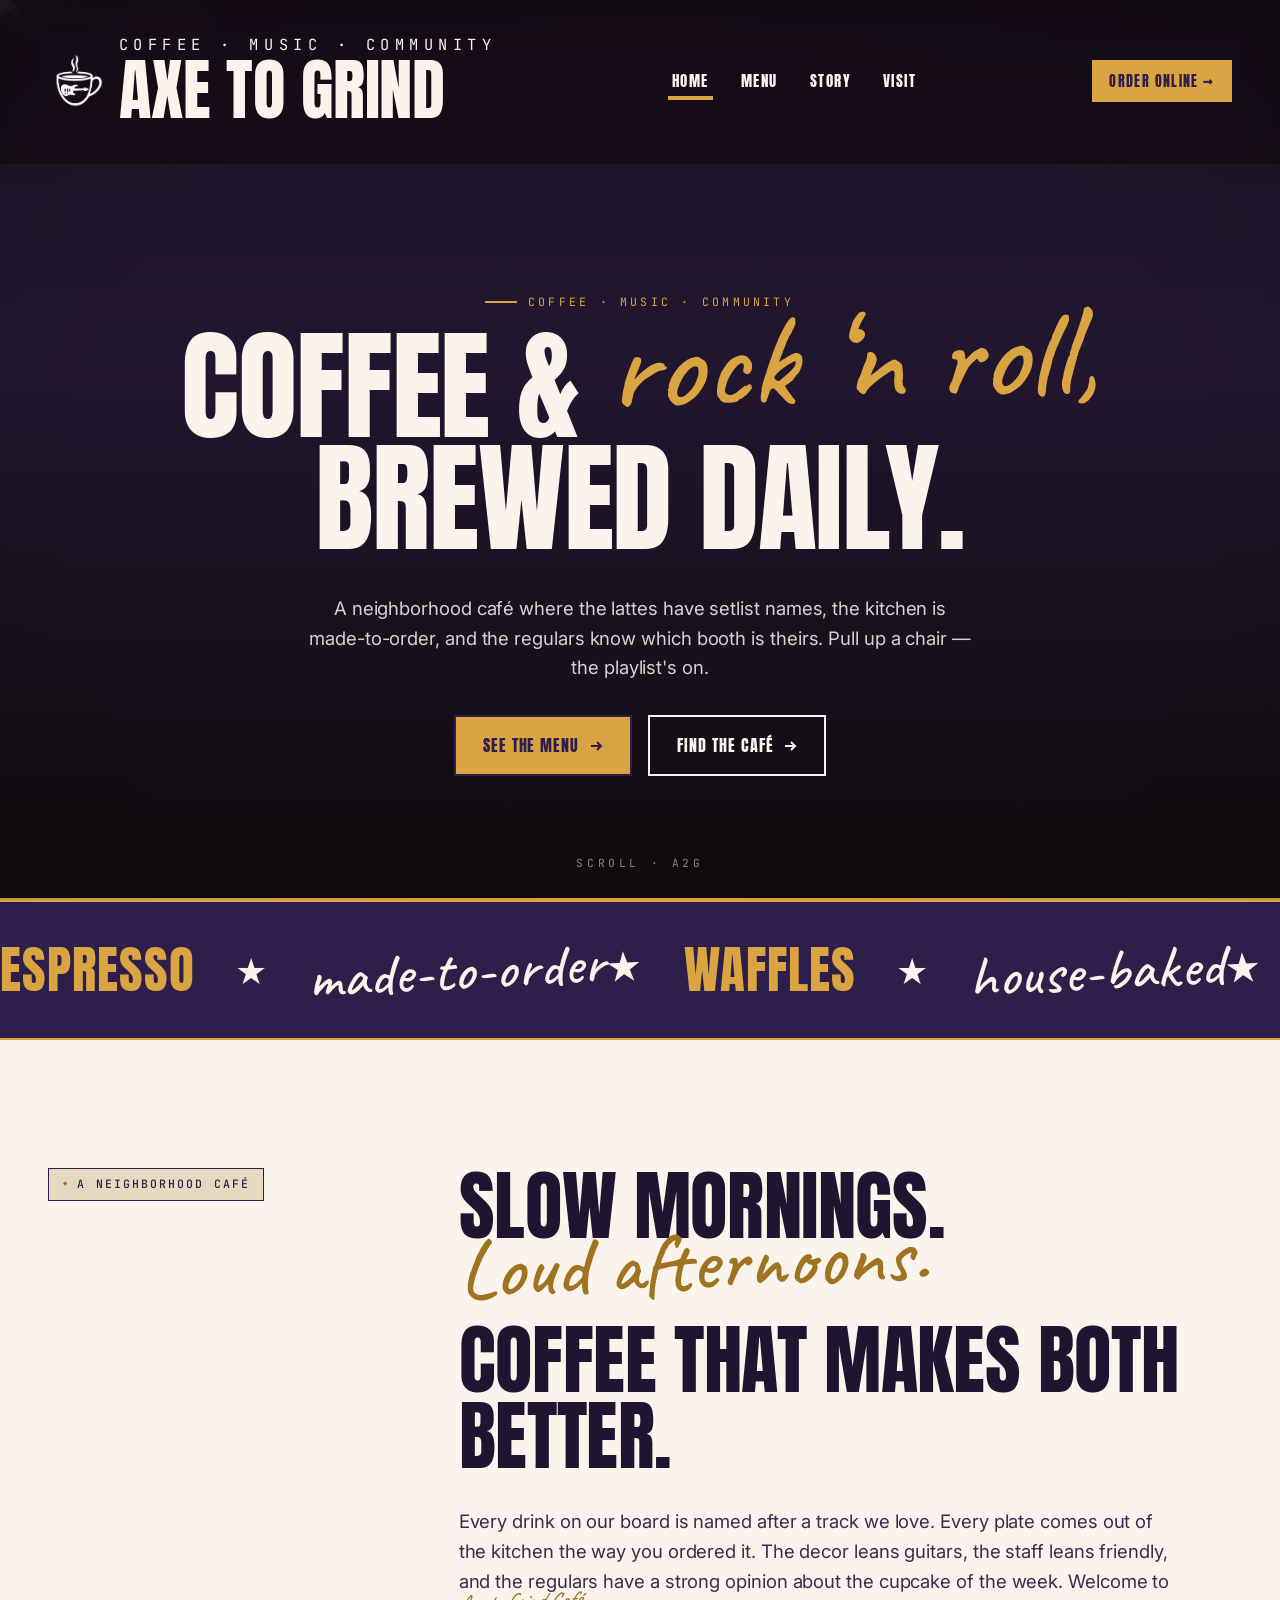
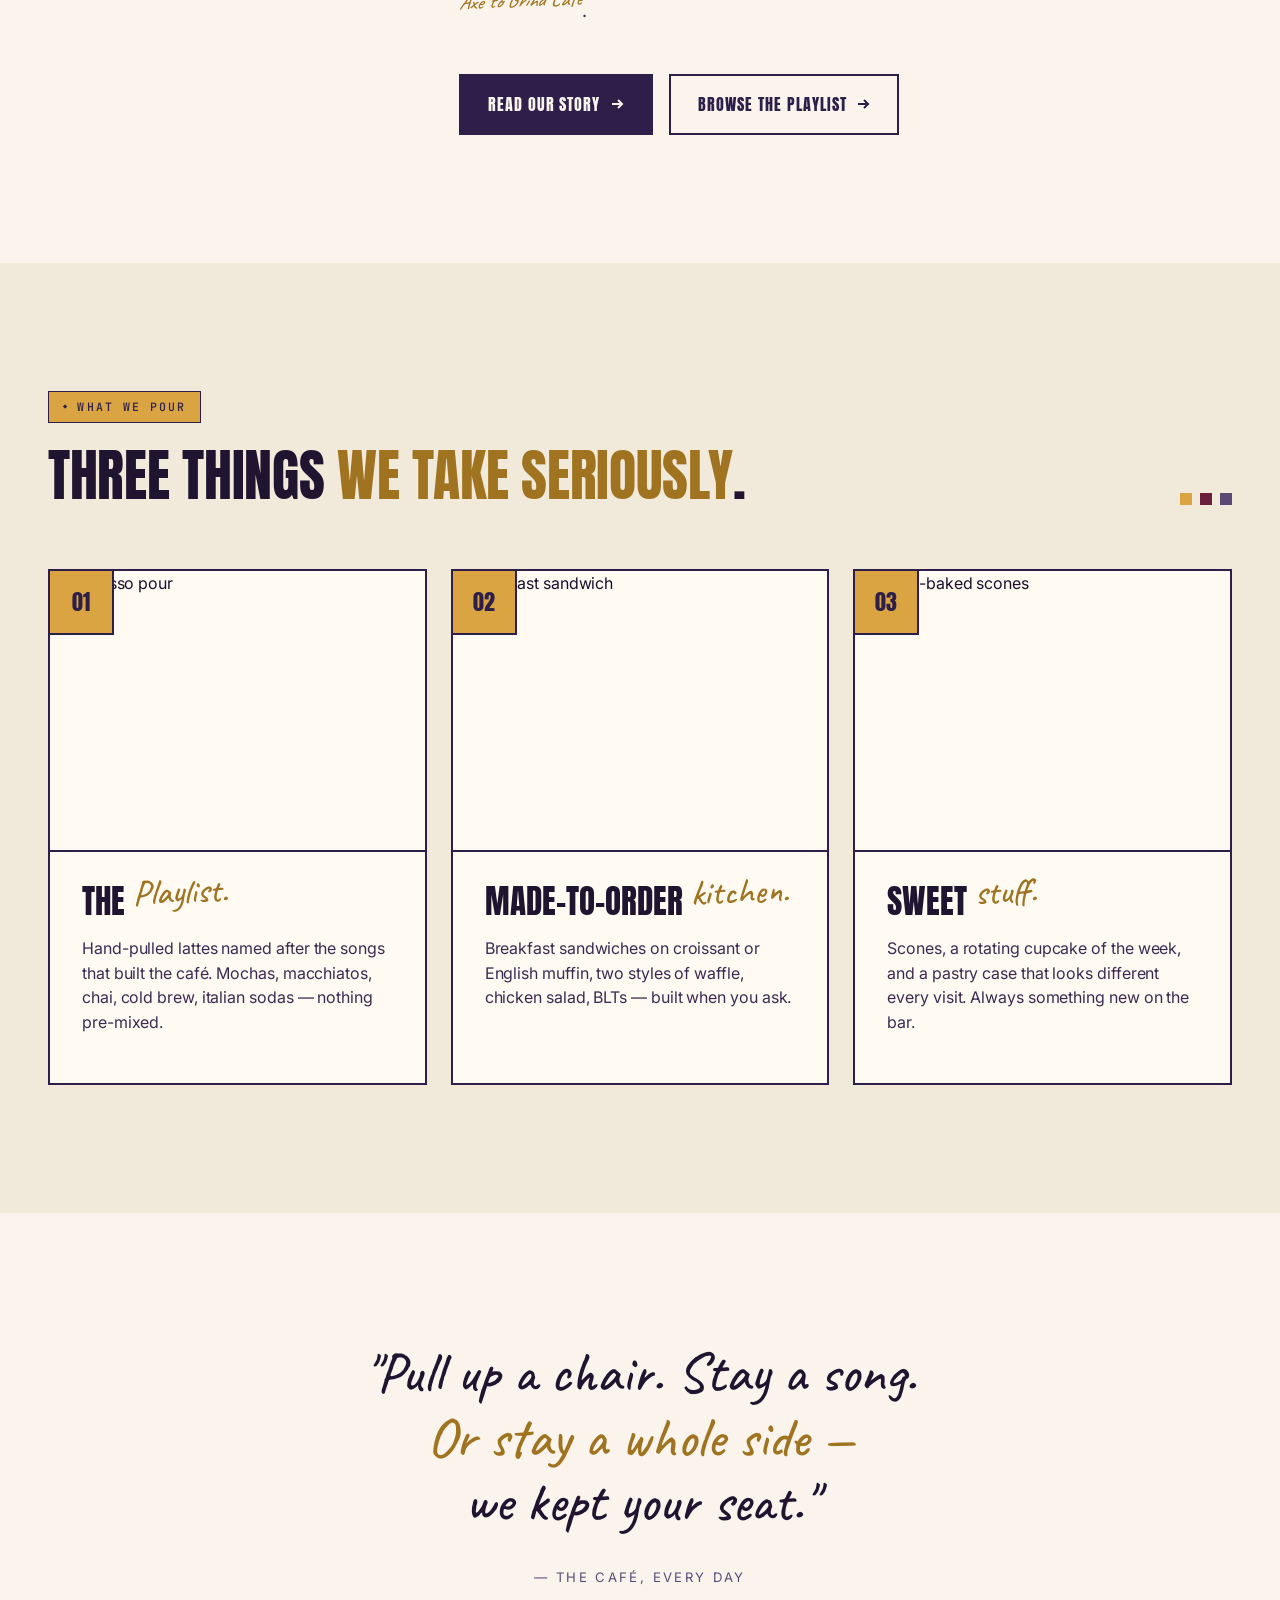
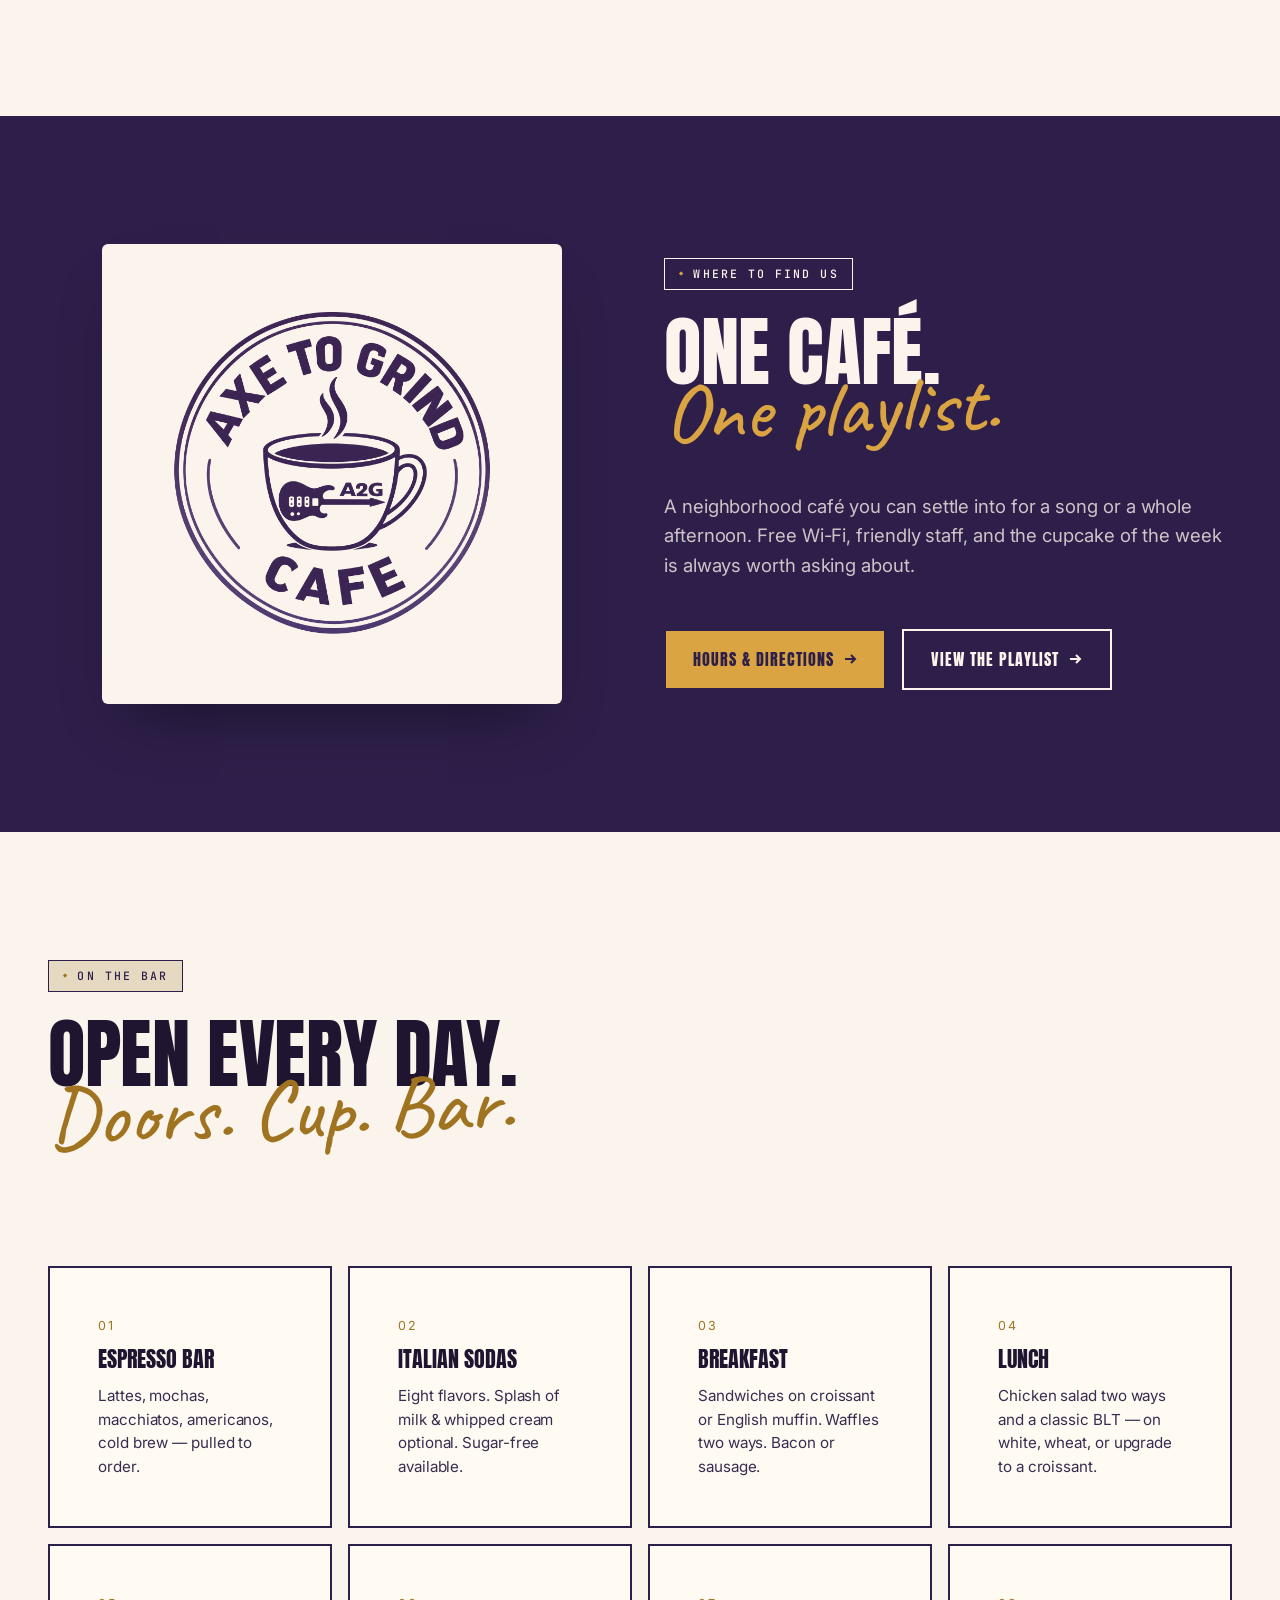
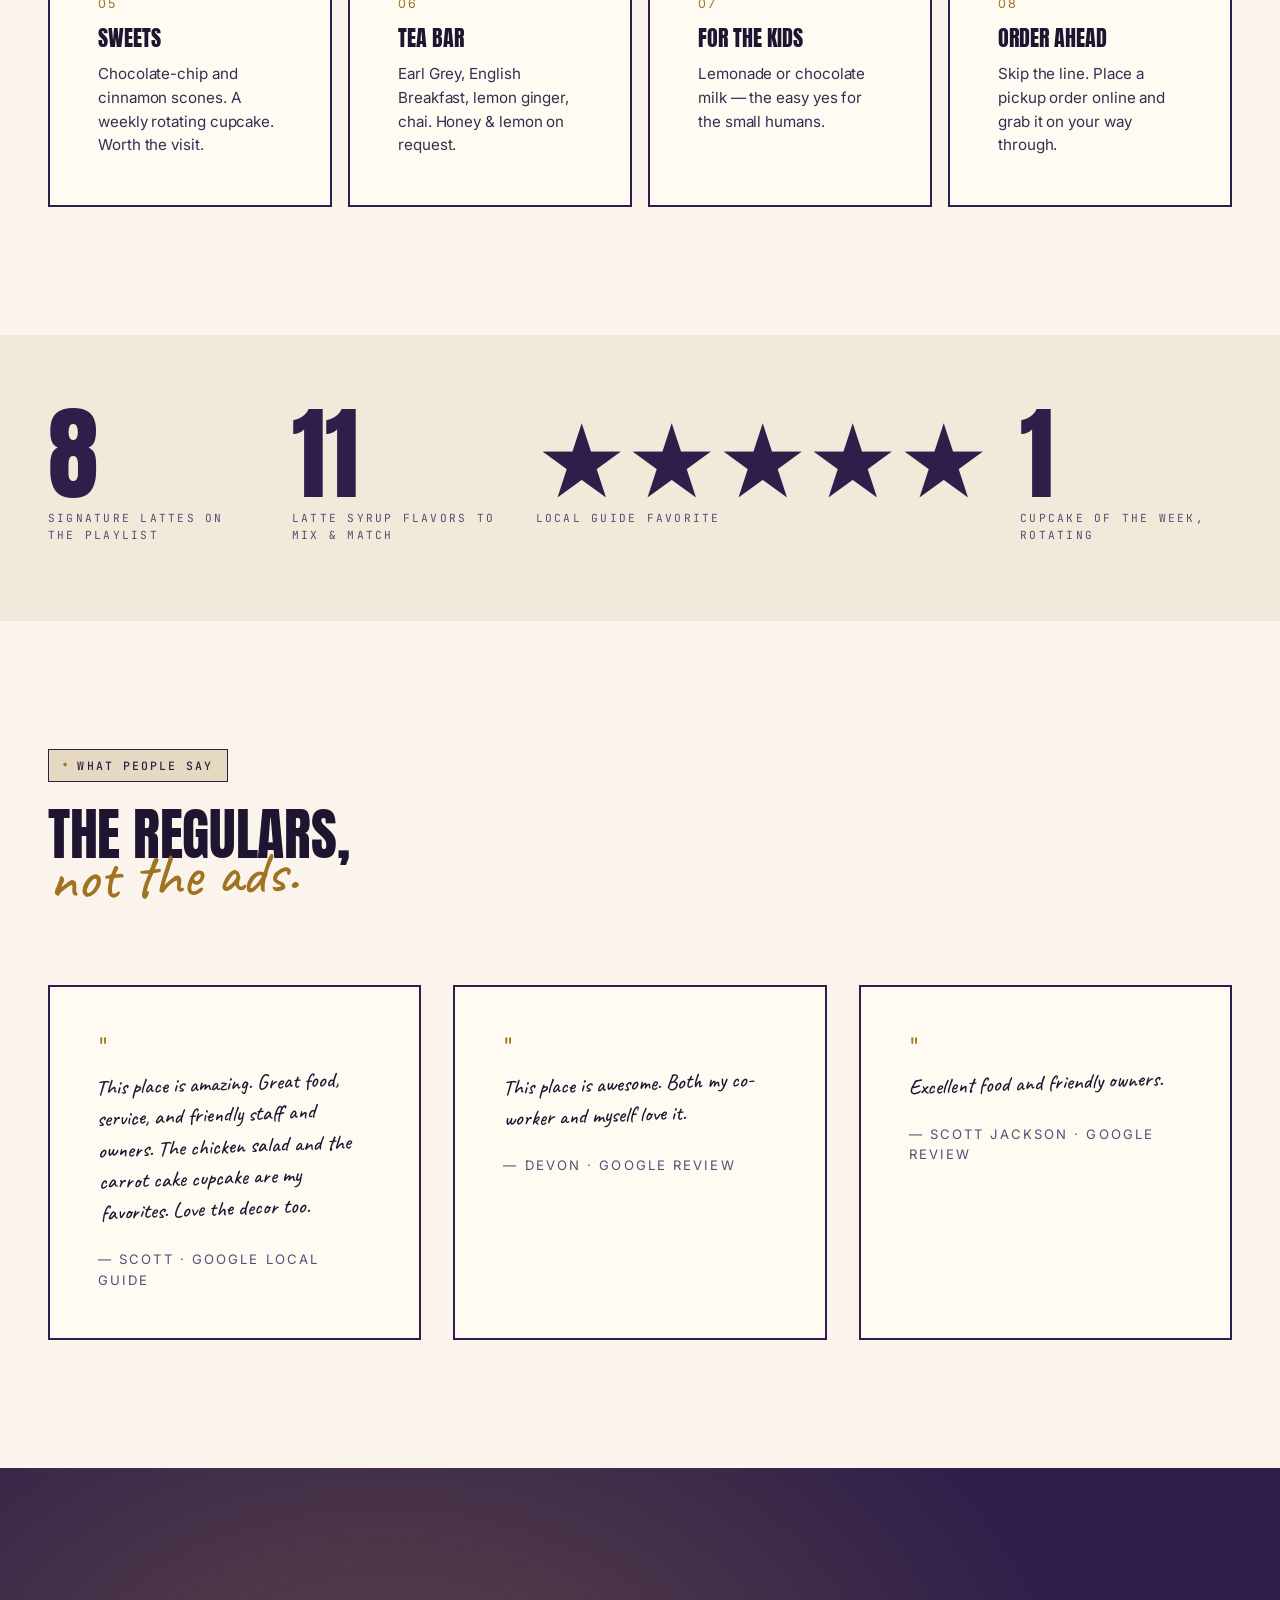
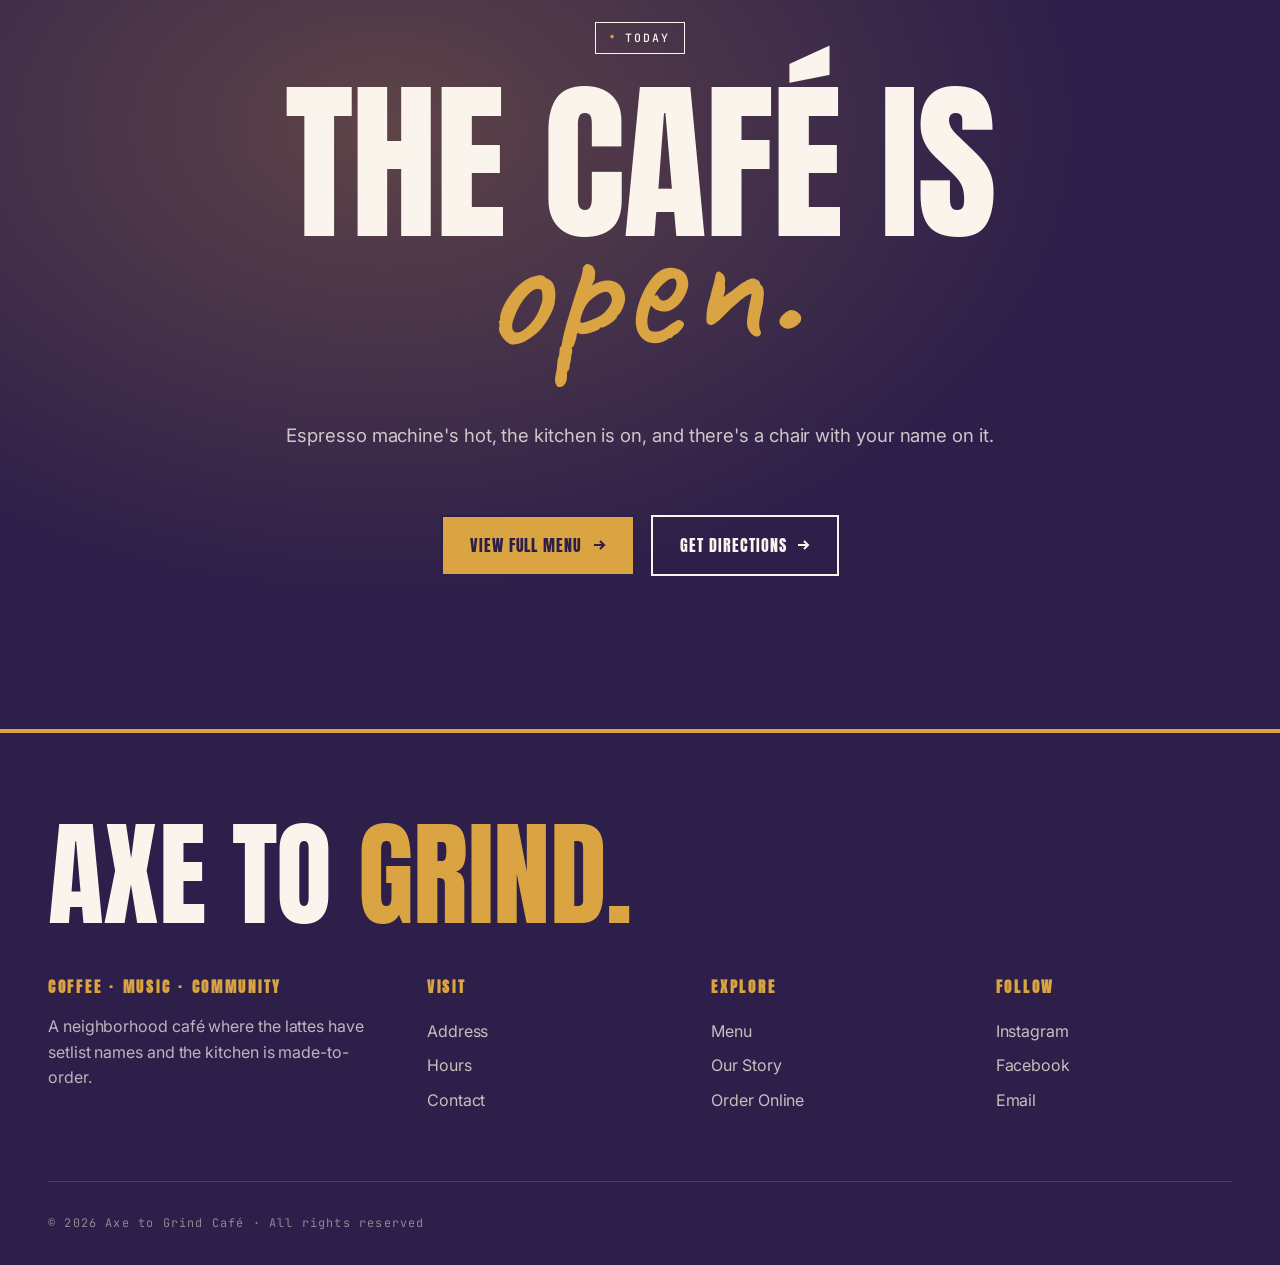
==== index.html @ 96c3f3e4 "Initial site for Axe to Grind Café — rebrand of Mocha Lounge template - Branded around the cafe's pu" ====
<!DOCTYPE html>
<html lang="en">
<head>
<meta charset="UTF-8" />
<meta name="viewport" content="width=device-width, initial-scale=1.0" />
<title>Axe to Grind Café — Coffee, Music & Community</title>
<meta name="description" content="A neighborhood café where the lattes have setlist names, the kitchen is made-to-order, and the playlist runs on rock 'n roll. Lattes, waffles, sandwiches, and house-baked sweets." />
<meta property="og:title" content="Axe to Grind Café — Coffee, Music & Community" />
<meta property="og:description" content="Coffee, Music & Community. Hand-crafted lattes named after your favorite tracks." />
<meta property="og:type" content="website" />
<meta property="og:image" content="assets/axetogrindlogo.png" />

<link rel="preconnect" href="https://fonts.googleapis.com" />
<link rel="preconnect" href="https://fonts.gstatic.com" crossorigin />
<link href="https://fonts.googleapis.com/css2?family=Anton&family=Caveat:wght@400;500;600;700&family=Inter:wght@300;400;500;600&family=JetBrains+Mono:wght@400;500&display=swap" rel="stylesheet" />
<link rel="stylesheet" href="styles/globals.css" />
<link rel="icon" type="image/png" href="assets/coffeecupAxeIcon.png" />
<link rel="apple-touch-icon" href="assets/coffeecupAxeIcon.png" />
</head>
<body>

<!-- Nav -->
<nav class="nav dark" id="nav">
  <a href="index.html" class="nav-brand">
    <img src="assets/coffeecupAxeIcon.png" alt="" class="nav-logo" width="44" height="44" />
    <span class="nav-brand-text">
      <span class="nav-tagline">Coffee · Music · Community</span>
      <span class="nav-wordmark">Axe to Grind</span>
    </span>
  </a>
  <div class="nav-links" id="navLinks">
    <a href="index.html" class="nav-link" aria-current="page">Home</a>
    <a href="menu.html" class="nav-link">Menu</a>
    <a href="story.html" class="nav-link">Story</a>
    <a href="visit.html" class="nav-link">Visit</a>
  </div>
  <a href="menu.html" class="nav-cta">Order Online &rarr;</a>
  <button class="nav-toggle" id="navToggle" aria-label="Toggle menu">
    <span></span><span></span><span></span>
  </button>
</nav>

<!-- HERO -->
<header class="hero">
  <div class="hero-bg">
    <img src="https://images.unsplash.com/photo-1509042239860-f550ce710b93?auto=format&fit=crop&w=2400&q=85" alt="Latte art on a wooden bar" loading="eager" />
  </div>
  <div class="wrap hero-content">
    <div>
      <div class="hero-tag fade-up" style="animation-delay: 0.15s;">Coffee · Music · Community</div>
      <h1 class="display fade-up" style="font-size: clamp(3rem, 9.5vw, 9rem); margin-top: 1.2rem; animation-delay: 0.3s; color: var(--bg);">
        <span class="nowrap">Coffee &amp; <span class="serif" style="color: var(--amber);">rock &lsquo;n roll,</span></span><br />
        <span class="nowrap">brewed daily.</span>
      </h1>
    </div>
    <div class="hero-bottom">
      <p class="lead fade-up" style="animation-delay: 0.55s; color: rgba(250,244,236,0.85); max-width: 56ch; text-align: center;">
        A neighborhood café where the lattes have setlist names, the kitchen is made-to-order, and the regulars know which booth is theirs. Pull up a chair &mdash; the playlist's on.
      </p>
      <div class="fade-up flex gap-4" style="animation-delay: 0.75s; flex-wrap: wrap; justify-content: center;">
        <a href="menu.html" class="btn btn-amber btn-arrow">See the Menu
          <svg viewBox="0 0 14 14" fill="none" stroke="currentColor" stroke-width="2"><path d="M2 7h10M8 3l4 4-4 4"/></svg>
        </a>
        <a href="visit.html" class="btn btn-ghost-light btn-arrow">Find the Café
          <svg viewBox="0 0 14 14" fill="none" stroke="currentColor" stroke-width="2"><path d="M2 7h10M8 3l4 4-4 4"/></svg>
        </a>
      </div>
    </div>
  </div>
  <div class="hero-mark">Scroll · A2G</div>
</header>

<!-- MARQUEE -->
<section class="marquee" aria-hidden="true">
  <div class="marquee-track">
    <span class="marquee-item">Espresso</span>
    <span class="marquee-item marquee-serif">made-to-order</span>
    <span class="marquee-item">Waffles</span>
    <span class="marquee-item marquee-serif">house-baked</span>
    <span class="marquee-item">Lattes</span>
    <span class="marquee-item marquee-serif">community</span>
    <span class="marquee-item">Espresso</span>
    <span class="marquee-item marquee-serif">made-to-order</span>
    <span class="marquee-item">Waffles</span>
    <span class="marquee-item marquee-serif">house-baked</span>
    <span class="marquee-item">Lattes</span>
    <span class="marquee-item marquee-serif">community</span>
  </div>
</section>

<!-- INTRO / EDITORIAL -->
<section class="section">
  <div class="wrap">
    <div class="grid-12">
      <div style="grid-column: 1 / span 4;" data-reveal>
        <span class="pill pill-dot">A neighborhood café</span>
      </div>
      <div style="grid-column: 5 / -1;">
        <h2 class="h-1" data-reveal>
          Slow mornings. <br /><span class="serif text-amber">Loud afternoons.</span> <br />Coffee that makes both better.
        </h2>
        <p class="lead mt-6" data-reveal data-delay="2">
          Every drink on our board is named after a track we love. Every plate comes out of the kitchen the way you ordered it. The decor leans guitars, the staff leans friendly, and the regulars have a strong opinion about the cupcake of the week. Welcome to <em class="serif text-amber">Axe to Grind Café</em>.
        </p>
        <div class="mt-7 flex gap-4" style="flex-wrap:wrap;" data-reveal data-delay="3">
          <a href="story.html" class="btn btn-primary btn-arrow">Read Our Story
            <svg viewBox="0 0 14 14" fill="none" stroke="currentColor" stroke-width="2"><path d="M2 7h10M8 3l4 4-4 4"/></svg>
          </a>
          <a href="menu.html" class="btn btn-arrow">Browse the Playlist
            <svg viewBox="0 0 14 14" fill="none" stroke="currentColor" stroke-width="2"><path d="M2 7h10M8 3l4 4-4 4"/></svg>
          </a>
        </div>
      </div>
    </div>
  </div>
</section>

<!-- THREE PILLARS -->
<section class="section" style="background: var(--bg-2);">
  <div class="wrap">
    <div class="flex justify-between items-end" style="margin-bottom: 4rem; flex-wrap: wrap; gap: 1.5rem;" data-reveal>
      <div>
        <span class="pill pill-amber">What We Pour</span>
        <h2 class="h-2 mt-5"><span class="nowrap">Three things <span class="text-amber">we take seriously</span>.</span></h2>
      </div>
      <div class="dot-row" aria-hidden="true"><span></span><span></span><span></span></div>
    </div>

    <div class="grid grid-3" style="gap: 1.5rem;">
      <article class="lounge-card" data-reveal>
        <span class="lounge-badge">01</span>
        <div class="lounge-card-img">
          <img src="https://images.unsplash.com/photo-1511920170033-f8396924c348?auto=format&fit=crop&w=900&q=85" alt="Espresso pour" loading="lazy" />
        </div>
        <div class="lounge-card-body">
          <h3 class="h-3">The <span class="serif text-amber">Playlist.</span></h3>
          <p class="text-soft mt-4">Hand-pulled lattes named after the songs that built the café. Mochas, macchiatos, chai, cold brew, italian sodas &mdash; nothing pre-mixed.</p>
        </div>
      </article>

      <article class="lounge-card shadow-sage" data-reveal data-delay="2">
        <span class="lounge-badge">02</span>
        <div class="lounge-card-img">
          <img src="https://images.unsplash.com/photo-1528735602780-2552fd46c7af?auto=format&fit=crop&w=900&q=85" alt="Breakfast sandwich" loading="lazy" />
        </div>
        <div class="lounge-card-body">
          <h3 class="h-3">Made-to-order <span class="serif text-amber">kitchen.</span></h3>
          <p class="text-soft mt-4">Breakfast sandwiches on croissant or English muffin, two styles of waffle, chicken salad, BLTs &mdash; built when you ask.</p>
        </div>
      </article>

      <article class="lounge-card shadow-wine" data-reveal data-delay="3">
        <span class="lounge-badge">03</span>
        <div class="lounge-card-img">
          <img src="https://images.unsplash.com/photo-1486427944299-d1955d23e34d?auto=format&fit=crop&w=900&q=85" alt="House-baked scones" loading="lazy" />
        </div>
        <div class="lounge-card-body">
          <h3 class="h-3">Sweet <span class="serif text-amber">stuff.</span></h3>
          <p class="text-soft mt-4">Scones, a rotating cupcake of the week, and a pastry case that looks different every visit. Always something new on the bar.</p>
        </div>
      </article>
    </div>
  </div>
</section>

<!-- PULL QUOTE -->
<section class="section center">
  <div class="wrap" style="max-width: 1000px;">
    <p class="pull-quote" data-reveal>
      "Pull up a chair. Stay a song. <br />
      <span class="text-amber">Or stay a whole side &mdash;</span> <br />we kept your seat."
    </p>
    <div class="mt-6 text-dim" style="font-size: 0.82rem; letter-spacing: 0.18em; text-transform: uppercase;" data-reveal data-delay="1">
      — The café, every day
    </div>
  </div>
</section>

<!-- LOCATION HIGHLIGHT -->
<section class="section section-dark">
  <div class="wrap">
    <div class="grid-12" style="gap: var(--gutter); align-items: center;">
      <div style="grid-column: 1 / span 6;" data-reveal>
        <div class="logo-mark-wrap">
          <img src="assets/axetogrindlogo.png" alt="Axe to Grind Café logo" class="logo-mark" />
        </div>
      </div>
      <div style="grid-column: 7 / -1;" data-reveal data-delay="2">
        <span class="pill pill-dark">Where to find us</span>
        <h2 class="h-1 mt-5" style="color: var(--bg);">One café.<br /><span class="serif" style="color: var(--amber);">One playlist.</span></h2>
        <p class="lead mt-5" style="color: rgba(250,244,236,0.78);">A neighborhood café you can settle into for a song or a whole afternoon. Free Wi-Fi, friendly staff, and the cupcake of the week is always worth asking about.</p>
        <div class="mt-7 flex gap-4" style="flex-wrap: wrap;">
          <a href="visit.html" class="btn btn-amber btn-arrow">Hours &amp; Directions
            <svg viewBox="0 0 14 14" fill="none" stroke="currentColor" stroke-width="2"><path d="M2 7h10M8 3l4 4-4 4"/></svg>
          </a>
          <a href="menu.html" class="btn btn-ghost-light btn-arrow">View the Playlist
            <svg viewBox="0 0 14 14" fill="none" stroke="currentColor" stroke-width="2"><path d="M2 7h10M8 3l4 4-4 4"/></svg>
          </a>
        </div>
      </div>
    </div>
  </div>
</section>

<!-- INSIDE / GRID -->
<section class="section">
  <div class="wrap">
    <div data-reveal>
      <span class="pill">On the bar</span>
      <h2 class="h-1 mt-5">Open every day.<br /><span class="serif text-amber">Doors. Cup. Bar.</span></h2>
    </div>

    <div class="grid grid-4 mt-9" style="gap: 1rem;">
      <div class="card" data-reveal>
        <div class="text-amber" style="font-size: 0.78rem; letter-spacing: 0.2em; text-transform: uppercase;">01</div>
        <h4 class="h-4 mt-3">Espresso Bar</h4>
        <p class="text-soft mt-3" style="font-size: 0.95rem;">Lattes, mochas, macchiatos, americanos, cold brew &mdash; pulled to order.</p>
      </div>
      <div class="card" data-reveal data-delay="1">
        <div class="text-amber" style="font-size: 0.78rem; letter-spacing: 0.2em; text-transform: uppercase;">02</div>
        <h4 class="h-4 mt-3">Italian Sodas</h4>
        <p class="text-soft mt-3" style="font-size: 0.95rem;">Eight flavors. Splash of milk &amp; whipped cream optional. Sugar-free available.</p>
      </div>
      <div class="card" data-reveal data-delay="2">
        <div class="text-amber" style="font-size: 0.78rem; letter-spacing: 0.2em; text-transform: uppercase;">03</div>
        <h4 class="h-4 mt-3">Breakfast</h4>
        <p class="text-soft mt-3" style="font-size: 0.95rem;">Sandwiches on croissant or English muffin. Waffles two ways. Bacon or sausage.</p>
      </div>
      <div class="card" data-reveal data-delay="3">
        <div class="text-amber" style="font-size: 0.78rem; letter-spacing: 0.2em; text-transform: uppercase;">04</div>
        <h4 class="h-4 mt-3">Lunch</h4>
        <p class="text-soft mt-3" style="font-size: 0.95rem;">Chicken salad two ways and a classic BLT &mdash; on white, wheat, or upgrade to a croissant.</p>
      </div>
      <div class="card" data-reveal>
        <div class="text-amber" style="font-size: 0.78rem; letter-spacing: 0.2em; text-transform: uppercase;">05</div>
        <h4 class="h-4 mt-3">Sweets</h4>
        <p class="text-soft mt-3" style="font-size: 0.95rem;">Chocolate-chip and cinnamon scones. A weekly rotating cupcake. Worth the visit.</p>
      </div>
      <div class="card" data-reveal data-delay="1">
        <div class="text-amber" style="font-size: 0.78rem; letter-spacing: 0.2em; text-transform: uppercase;">06</div>
        <h4 class="h-4 mt-3">Tea Bar</h4>
        <p class="text-soft mt-3" style="font-size: 0.95rem;">Earl Grey, English Breakfast, lemon ginger, chai. Honey &amp; lemon on request.</p>
      </div>
      <div class="card" data-reveal data-delay="2">
        <div class="text-amber" style="font-size: 0.78rem; letter-spacing: 0.2em; text-transform: uppercase;">07</div>
        <h4 class="h-4 mt-3">For the Kids</h4>
        <p class="text-soft mt-3" style="font-size: 0.95rem;">Lemonade or chocolate milk &mdash; the easy yes for the small humans.</p>
      </div>
      <div class="card" data-reveal data-delay="3">
        <div class="text-amber" style="font-size: 0.78rem; letter-spacing: 0.2em; text-transform: uppercase;">08</div>
        <h4 class="h-4 mt-3">Order Ahead</h4>
        <p class="text-soft mt-3" style="font-size: 0.95rem;">Skip the line. Place a pickup order online and grab it on your way through.</p>
      </div>
    </div>
  </div>
</section>

<!-- STATS -->
<section class="section section-tight" style="background: var(--bg-2);">
  <div class="wrap">
    <div class="grid grid-4">
      <div data-reveal>
        <div class="stat-num">8</div>
        <div class="stat-label">Signature lattes on the playlist</div>
      </div>
      <div data-reveal data-delay="1">
        <div class="stat-num">11</div>
        <div class="stat-label">Latte syrup flavors to mix &amp; match</div>
      </div>
      <div data-reveal data-delay="2">
        <div class="stat-num">★★★★★</div>
        <div class="stat-label">Local guide favorite</div>
      </div>
      <div data-reveal data-delay="3">
        <div class="stat-num">1</div>
        <div class="stat-label">Cupcake of the week, rotating</div>
      </div>
    </div>
  </div>
</section>

<!-- TESTIMONIALS -->
<section class="section">
  <div class="wrap">
    <div data-reveal>
      <span class="pill">What people say</span>
      <h2 class="h-2 mt-5">The regulars,<br /><span class="serif text-amber">not the ads.</span></h2>
    </div>
    <div class="grid grid-3 mt-8">
      <blockquote class="card" data-reveal>
        <div class="text-amber" style="font-size: 1.5rem; line-height: 1;">"</div>
        <p class="serif" style="font-size: 1.35rem; line-height: 1.45; margin-top: 0.5rem;">This place is amazing. Great food, service, and friendly staff and owners. The chicken salad and the carrot cake cupcake are my favorites. Love the decor too.</p>
        <footer class="mt-6" style="font-size: 0.82rem; letter-spacing: 0.16em; text-transform: uppercase; color: var(--text-dim);">— Scott · Google Local Guide</footer>
      </blockquote>
      <blockquote class="card" data-reveal data-delay="1">
        <div class="text-amber" style="font-size: 1.5rem; line-height: 1;">"</div>
        <p class="serif" style="font-size: 1.35rem; line-height: 1.45; margin-top: 0.5rem;">This place is awesome. Both my co-worker and myself love it.</p>
        <footer class="mt-6" style="font-size: 0.82rem; letter-spacing: 0.16em; text-transform: uppercase; color: var(--text-dim);">— Devon · Google Review</footer>
      </blockquote>
      <blockquote class="card" data-reveal data-delay="2">
        <div class="text-amber" style="font-size: 1.5rem; line-height: 1;">"</div>
        <p class="serif" style="font-size: 1.35rem; line-height: 1.45; margin-top: 0.5rem;">Excellent food and friendly owners.</p>
        <footer class="mt-6" style="font-size: 0.82rem; letter-spacing: 0.16em; text-transform: uppercase; color: var(--text-dim);">— Scott Jackson · Google Review</footer>
      </blockquote>
    </div>
  </div>
</section>

<!-- FINAL CTA -->
<section class="section section-dark" style="padding-block: clamp(6rem, 12vw, 11rem); position: relative; overflow: hidden;">
  <div style="position:absolute; inset: 0; background: radial-gradient(ellipse at 30% 30%, var(--amber-glow), transparent 55%); pointer-events: none;"></div>
  <div class="wrap center" style="position: relative;">
    <span class="pill pill-dark" data-reveal>Today</span>
    <h2 class="h-mega mt-6" style="color: var(--bg);" data-reveal data-delay="1">
      The café is<br /><span class="serif" style="color: var(--amber);">open.</span>
    </h2>
    <p class="lead mt-6" style="margin: 1.5rem auto 0; color: rgba(250,244,236,0.78);" data-reveal data-delay="2">
      Espresso machine's hot, the kitchen is on, and there's a chair with your name on it.
    </p>
    <div class="mt-8 flex gap-4" style="justify-content: center; flex-wrap: wrap;" data-reveal data-delay="3">
      <a href="menu.html" class="btn btn-amber btn-arrow">View Full Menu
        <svg viewBox="0 0 14 14" fill="none" stroke="currentColor" stroke-width="2"><path d="M2 7h10M8 3l4 4-4 4"/></svg>
      </a>
      <a href="visit.html" class="btn btn-ghost-light btn-arrow">Get Directions
        <svg viewBox="0 0 14 14" fill="none" stroke="currentColor" stroke-width="2"><path d="M2 7h10M8 3l4 4-4 4"/></svg>
      </a>
    </div>
  </div>
</section>

<!-- Footer -->
<footer class="footer">
  <div class="wrap">
    <div class="footer-brand">Axe to <span style="color: var(--amber);">Grind.</span></div>
    <div class="footer-grid">
      <div class="footer-col">
        <h4>Coffee · Music · Community</h4>
        <p style="color: rgba(250,244,236,0.7); line-height: 1.6; max-width: 32ch;">A neighborhood café where the lattes have setlist names and the kitchen is made-to-order.</p>
      </div>
      <div class="footer-col">
        <h4>Visit</h4>
        <ul>
          <li><a href="visit.html">Address</a></li>
          <li><a href="visit.html">Hours</a></li>
          <li><a href="visit.html">Contact</a></li>
        </ul>
      </div>
      <div class="footer-col">
        <h4>Explore</h4>
        <ul>
          <li><a href="menu.html">Menu</a></li>
          <li><a href="story.html">Our Story</a></li>
          <li><a href="order.html">Order Online</a></li>
        </ul>
      </div>
      <div class="footer-col">
        <h4>Follow</h4>
        <ul>
          <li><a href="https://www.instagram.com/axetogrindcafe/" target="_blank" rel="noopener">Instagram</a></li>
          <li><a href="https://www.facebook.com/axetogrindcafe/" target="_blank" rel="noopener">Facebook</a></li>
          <li><a href="mailto:hello@axetogrindcafe.com">Email</a></li>
        </ul>
      </div>
    </div>
    <div class="footer-bottom">
      <span>© <span data-year>2026</span> Axe to Grind Café · All rights reserved</span>
    </div>
  </div>
</footer>

<script src="scripts/main.js" defer></script>
</body>
</html>
---- styles/globals.css ----
/* ==========================================================================
   AXE TO GRIND CAFÉ — Design System
   Bold all-caps Anton wordmark × handwritten accents × rock-n-roll cafe feel
   PLACEHOLDER PALETTE — final colors & logo coming from client
   ========================================================================== */

*, *::before, *::after { box-sizing: border-box; margin: 0; padding: 0; }
html { -webkit-text-size-adjust: 100%; scroll-behavior: smooth; }
body { line-height: 1.55; -webkit-font-smoothing: antialiased; -moz-osx-font-smoothing: grayscale; }
img, picture, video, svg { display: block; max-width: 100%; }
input, button, textarea, select { font: inherit; color: inherit; background: none; border: none; }
button { cursor: pointer; }
a { color: inherit; text-decoration: none; }
ul, ol { list-style: none; }
::selection { background: var(--amber); color: var(--ink); }

/* ---------- Tokens ---------- */
:root {
  /* AXE TO GRIND CAFÉ — Brand palette derived from the deep-purple logo
     (eggplant guitar+cup mark on cream). Variable names kept stable for easy swaps. */
  --ink: #2E1F4A;            /* brand deep purple — primary dark (logo color) */
  --ink-2: #3D2B5C;          /* lifted purple — surfaces */
  --ink-3: #4F3B6E;          /* highlight purple */
  --bg: #FAF4EC;             /* warm cream — matches logo backdrop */
  --bg-2: #F1E9DA;           /* deeper cream */
  --bg-3: #E5D9C2;           /* toasted cream */
  --paper: #FFFBF3;
  --line: #DCCDB6;
  --line-2: #B59E80;

  --text: #1F1530;
  --text-soft: #3A2C50;
  --text-dim: #5C4A75;
  --text-faint: #8C7CA0;

  --amber: #D9A441;          /* guitar-string brass — accent on dark */
  --amber-deep: #9F7320;
  --amber-glow: rgba(217, 164, 65, 0.28);
  --wine: #6B1F3D;           /* burgundy stamp accent */
  --moss: #5C4A75;           /* secondary muted purple */

  /* Type — Anton wordmark + Caveat handwritten + Inter body */
  --font-display: 'Anton', 'Impact', 'Helvetica Neue', sans-serif;
  --font-script: 'Caveat', 'Comic Sans MS', cursive;
  --font-body: 'Inter', system-ui, sans-serif;
  --font-mono: 'JetBrains Mono', 'Courier New', monospace;

  --s-1: 0.25rem; --s-2: 0.5rem; --s-3: 0.75rem; --s-4: 1rem;
  --s-5: 1.5rem; --s-6: 2rem; --s-7: 3rem; --s-8: 4rem;
  --s-9: 6rem; --s-10: 8rem; --s-11: 12rem;

  --max-w: 1400px;
  --gutter: clamp(1.25rem, 4vw, 3rem);
  --radius: 4px;
  --radius-lg: 6px;
  --radius-pill: 999px;

  --ease: cubic-bezier(0.22, 1, 0.36, 1);
  --dur: 380ms;
}

/* ---------- Base ---------- */
body {
  background: var(--bg);
  color: var(--text);
  font-family: var(--font-body);
  font-size: 1rem;
  font-weight: 400;
  letter-spacing: -0.005em;
  overflow-x: hidden;
}

/* Subtle warm vignette at edges (different from United's paper-grain) */
body::after {
  content:''; position: fixed; inset: 0; pointer-events: none; z-index: 1;
  background: radial-gradient(ellipse at center, transparent 55%, rgba(20, 16, 12, 0.10) 100%);
  mix-blend-mode: multiply;
}

.wrap { max-width: var(--max-w); margin: 0 auto; padding-inline: var(--gutter); }
.section { padding-block: clamp(5rem, 10vw, 9rem); position: relative; }
.section-tight { padding-block: clamp(3rem, 6vw, 5rem); }
.section-dark { background: var(--ink); color: var(--bg); }
.section-dark .text-soft { color: rgba(244, 236, 221, 0.72); }
.section-dark .text-dim { color: rgba(244, 236, 221, 0.55); }

.center { text-align: center; }
.flex { display: flex; }
.items-center { align-items: center; }
.items-end { align-items: flex-end; }
.justify-between { justify-content: space-between; }
.justify-center { justify-content: center; }
.gap-2 { gap: var(--s-2); } .gap-3 { gap: var(--s-3); } .gap-4 { gap: var(--s-4); }
.gap-5 { gap: var(--s-5); } .gap-6 { gap: var(--s-6); } .gap-8 { gap: var(--s-8); }
.mt-2 { margin-top: var(--s-2); } .mt-3 { margin-top: var(--s-3); }
.mt-4 { margin-top: var(--s-4); } .mt-5 { margin-top: var(--s-5); }
.mt-6 { margin-top: var(--s-6); } .mt-7 { margin-top: var(--s-7); }
.mt-8 { margin-top: var(--s-8); } .mt-9 { margin-top: var(--s-9); }

.grid { display: grid; gap: var(--s-6); }
.grid-2 { grid-template-columns: repeat(2, 1fr); }
.grid-3 { grid-template-columns: repeat(3, 1fr); }
.grid-4 { grid-template-columns: repeat(4, 1fr); }
.grid-12 { display: grid; grid-template-columns: repeat(12, 1fr); gap: var(--gutter); }
@media (max-width: 920px) { .grid-2, .grid-3, .grid-4 { grid-template-columns: 1fr; } }

/* ---------- Typography — ALL-CAPS Anton + handwritten script accents ---------- */
.display, .h-mega, .h-1, .h-2, .h-3, .h-4 {
  font-family: var(--font-display);
  font-weight: 400; /* Anton is single-weight */
  text-transform: uppercase;
  letter-spacing: -0.005em;
  line-height: 0.94;
  text-wrap: balance;
}

.display { font-size: clamp(3.5rem, 11vw, 11rem); line-height: 0.92; letter-spacing: -0.01em; }
.h-mega { font-size: clamp(4.5rem, 13.5vw, 13rem); line-height: 0.9; letter-spacing: -0.012em; }
.h-1 { font-size: clamp(2.6rem, 6vw, 5.5rem); line-height: 1; }
.h-2 { font-size: clamp(2rem, 4.4vw, 3.8rem); line-height: 1.02; }
.h-3 { font-size: clamp(1.5rem, 2.6vw, 2.2rem); line-height: 1.08; letter-spacing: 0; }
.h-4 { font-size: 1.35rem; line-height: 1.15; letter-spacing: 0; }

/* The script accent — replaces United's italic serif move
   Pulled up tight against the Anton line above (Caveat baseline sits lower in its em-box) */
.serif, .script {
  font-family: var(--font-script);
  font-weight: 500;
  text-transform: none;
  letter-spacing: 0;
  font-size: 1.08em;
  line-height: 0.78;
  display: inline-block;
  transform: rotate(-2deg);
  margin-top: -0.18em;
  margin-bottom: -0.28em;
  vertical-align: top;
}
.script-tight { transform: rotate(-1deg); }
.nowrap { white-space: nowrap; }

.lead { font-size: clamp(1.05rem, 1.45vw, 1.2rem); line-height: 1.6; color: var(--text-soft); max-width: 60ch; font-weight: 400; }
.text-soft { color: var(--text-soft); }
.text-dim { color: var(--text-dim); }
.text-faint { color: var(--text-faint); }
.text-amber { color: var(--amber-deep); }
.text-wine { color: var(--wine); }
.text-moss { color: var(--moss); }
.section-dark .text-amber { color: var(--amber); }

/* Stamp-style eyebrow — ticker label vibe instead of pill */
.pill {
  display: inline-flex;
  align-items: center;
  gap: 0.55rem;
  padding: 0.4rem 0.85rem;
  font-family: var(--font-mono);
  font-size: 0.72rem;
  font-weight: 500;
  letter-spacing: 0.18em;
  text-transform: uppercase;
  color: var(--ink);
  background: var(--bg-3);
  border: 1px solid var(--ink);
  border-radius: 0;
  position: relative;
}
.pill::before { content: '◆'; font-size: 0.6em; color: var(--amber-deep); }
.pill-amber { background: var(--amber); border-color: var(--ink); color: var(--ink); }
.pill-amber::before { color: var(--ink); }
.pill-dark { background: transparent; border-color: var(--bg); color: var(--bg); }
.pill-dark::before { color: var(--amber); }
.pill-wine { background: var(--wine); border-color: var(--wine); color: var(--bg); }
.pill-wine::before { color: var(--amber); }
.pill-moss { background: var(--moss); border-color: var(--moss); color: var(--bg); }
.pill-moss::before { color: var(--amber); }

/* Stamp — rotated rectangular badge */
.stamp {
  display: inline-block;
  padding: 0.6rem 1rem;
  border: 2px solid var(--wine);
  color: var(--wine);
  font-family: var(--font-display);
  font-size: 0.95rem;
  letter-spacing: 0.12em;
  text-transform: uppercase;
  transform: rotate(-4deg);
  background: var(--paper);
}

/* ---------- Buttons ---------- */
.btn {
  display: inline-flex;
  align-items: center;
  gap: 0.6rem;
  padding: 1rem 1.7rem;
  border-radius: 0; /* sharp — no pills */
  font-family: var(--font-display);
  font-size: 1rem;
  letter-spacing: 0.06em;
  text-transform: uppercase;
  border: 2px solid var(--ink);
  color: var(--ink);
  background: transparent;
  transition: transform var(--dur) var(--ease), background var(--dur) var(--ease), color var(--dur) var(--ease), box-shadow var(--dur) var(--ease);
}
.btn:hover { transform: translate(-2px, -2px); box-shadow: 4px 4px 0 var(--ink); }
.btn-primary { background: var(--ink); color: var(--bg); }
.btn-primary:hover { background: var(--amber); border-color: var(--ink); color: var(--ink); box-shadow: 4px 4px 0 var(--ink); }
.btn-amber { background: var(--amber); color: var(--ink); border-color: var(--ink); }
.btn-amber:hover { box-shadow: 4px 4px 0 var(--ink); }
.btn-ghost-light { color: var(--bg); border-color: var(--bg); }
.btn-ghost-light:hover { background: var(--amber); color: var(--ink); border-color: var(--amber); box-shadow: 4px 4px 0 var(--bg); }
.btn-arrow svg { transition: transform var(--dur) var(--ease); width: 14px; height: 14px; }
.btn-arrow:hover svg { transform: translateX(4px); }

/* ---------- Nav ---------- */
.nav {
  position: fixed; inset: 0 0 auto 0; z-index: 50;
  display: flex; align-items: center; justify-content: space-between;
  padding: 2.4rem var(--gutter);
  background: rgba(244, 236, 221, 0.78);
  backdrop-filter: blur(14px) saturate(140%);
  border-bottom: 2px solid transparent;
  transition:
    padding 380ms var(--ease),
    background var(--dur) var(--ease),
    border-color var(--dur) var(--ease);
}
.nav.scrolled {
  padding: 0.85rem var(--gutter);
  background: rgba(244, 236, 221, 0.96);
  border-bottom-color: var(--ink);
}
.nav.dark { background: rgba(14, 9, 7, 0.55); color: var(--bg); }
.nav.dark.scrolled { background: rgba(14, 9, 7, 0.96); border-bottom-color: var(--amber); }
.nav.dark .nav-link, .nav.dark .nav-tagline, .nav.dark .nav-wordmark { color: var(--bg); }

/* Stacked wordmark — Axe to Grind brand identity
   Bigger on load, shrinks once user scrolls past 24px */
.nav-brand {
  display: flex; align-items: center; gap: 0.9rem;
  line-height: 0.85;
}
.nav-brand-text {
  display: flex; flex-direction: column; align-items: flex-start;
  line-height: 0.85;
}
.nav-logo {
  display: block;
  width: clamp(40px, 4.4vw, 58px);
  height: auto;
  flex-shrink: 0;
  transition: width 380ms var(--ease);
}
.nav.scrolled .nav-logo { width: 32px; }
.nav.dark .nav-logo {
  filter: brightness(0) invert(1);
}

/* Brand logo mark (centerpiece on dark sections) */
.logo-mark-wrap {
  display: flex;
  align-items: center;
  justify-content: center;
  padding: 2.5rem;
  background: var(--bg);
  border-radius: var(--radius-lg);
  aspect-ratio: 1;
  max-width: 460px;
  margin-inline: auto;
  box-shadow: 0 30px 60px -25px rgba(0,0,0,0.45);
}
.logo-mark {
  width: 100%; height: auto; display: block;
}
.nav-tagline {
  font-family: var(--font-mono);
  font-size: clamp(0.78rem, 1.2vw, 1rem);
  letter-spacing: 0.36em;
  text-transform: uppercase;
  color: var(--text-soft);
  margin-bottom: 6px;
  transition: font-size 380ms var(--ease), letter-spacing 380ms var(--ease), margin-bottom 380ms var(--ease);
}
.nav.scrolled .nav-tagline {
  font-size: 0.58rem;
  letter-spacing: 0.32em;
  margin-bottom: 2px;
}
.nav-wordmark {
  font-family: var(--font-display);
  font-size: clamp(2.2rem, 5.2vw, 4.4rem);
  letter-spacing: -0.005em;
  text-transform: uppercase;
  color: var(--ink);
  transition: font-size 380ms var(--ease);
  line-height: 1;
}
.nav.scrolled .nav-wordmark { font-size: 1.5rem; }

.nav-links { display: flex; gap: 2rem; }
.nav-link {
  font-family: var(--font-display);
  font-size: 0.92rem;
  letter-spacing: 0.1em;
  text-transform: uppercase;
  color: var(--text-soft);
  position: relative;
  padding: 0.3rem 0;
  transition: color var(--dur) var(--ease);
}
.nav-link:hover, .nav-link[aria-current="page"] { color: var(--ink); }
.nav-link[aria-current="page"]::after {
  content:''; position: absolute; left: -4px; right: -4px; bottom: -3px;
  height: 4px; background: var(--amber);
}
.nav.dark .nav-link[aria-current="page"]::after { background: var(--amber); }

.nav-cta {
  display: inline-flex; align-items: center; gap: 0.4rem;
  padding: 0.65rem 1.1rem;
  font-family: var(--font-display);
  font-size: 0.85rem;
  letter-spacing: 0.1em;
  text-transform: uppercase;
  background: var(--ink); color: var(--bg);
  transition: background var(--dur) var(--ease);
}
.nav-cta:hover { background: var(--amber); color: var(--ink); }
.nav.dark .nav-cta { background: var(--amber); color: var(--ink); }
.nav.dark .nav-cta:hover { background: var(--bg); }
.nav-toggle { display: none; flex-direction: column; gap: 5px; padding: 8px; }
.nav-toggle span { width: 22px; height: 2px; background: currentColor; }

@media (max-width: 820px) {
  .nav-links { display: none; position: absolute; top: 100%; left: 0; right: 0; flex-direction: column; gap: 0; background: var(--paper); padding: 1rem var(--gutter); border-bottom: 2px solid var(--ink); }
  .nav-links.open { display: flex; }
  .nav-links .nav-link { padding: 0.9rem 0; border-bottom: 1px solid var(--line); }
  .nav-toggle { display: flex; }
  .nav-cta { display: none; }
  .nav.dark .nav-links { background: var(--ink); border-bottom-color: var(--amber); }
}

/* ---------- Hero ---------- */
.hero {
  position: relative; min-height: 100vh;
  display: flex; flex-direction: column;
  background: var(--ink); color: var(--bg);
  overflow: hidden;
  padding-top: 9rem;
  border-bottom: 2px solid var(--amber);
}
.hero-bg { position: absolute; inset: 0; z-index: 0; }
.hero-bg img {
  width: 100%; height: 100%; object-fit: cover;
  opacity: 0.4;
  filter: saturate(0.5) contrast(1.15) sepia(0.25);
}
.hero-bg::after {
  content:''; position: absolute; inset: 0;
  background: linear-gradient(180deg, rgba(14,9,7,0.55) 0%, rgba(14,9,7,0.4) 40%, rgba(14,9,7,0.92) 100%);
}
.hero-content {
  position: relative; z-index: 2; flex: 1;
  display: flex; flex-direction: column;
  justify-content: center; align-items: center;
  text-align: center;
  padding-block: clamp(4rem, 8vw, 6rem) clamp(4rem, 6vw, 6rem);
}
.hero-content > * { max-width: 1100px; width: 100%; }
.hero-tag { justify-content: center; }
.hero-bottom {
  display: flex; flex-direction: column; align-items: center;
  gap: var(--s-6); margin-top: 2.5rem;
}
.hero-bottom .lead { margin-inline: auto; }

.hero-tag {
  display: inline-flex; align-items: center; gap: 0.7rem;
  font-family: var(--font-mono);
  font-size: 0.72rem; letter-spacing: 0.28em;
  text-transform: uppercase; color: var(--amber);
}
.hero-tag::before { content:''; width: 32px; height: 2px; background: var(--amber); }

.hero-mark {
  position: absolute; bottom: 1.6rem; left: 50%; transform: translateX(-50%);
  font-family: var(--font-mono);
  font-size: 0.7rem; letter-spacing: 0.32em; text-transform: uppercase;
  color: rgba(244,236,221,0.55);
}

/* ---------- Marquee — bold ticker tape ---------- */
.marquee {
  padding: 0; background: var(--ink); color: var(--amber);
  overflow: hidden; border-block: 2px solid var(--amber);
}
.marquee-track {
  display: flex; gap: 2.5rem; white-space: nowrap;
  animation: scroll 32s linear infinite;
  font-family: var(--font-display);
  font-size: clamp(2rem, 4vw, 3.5rem);
  text-transform: uppercase;
  padding: 1.4rem 0;
  letter-spacing: 0.02em;
}
.marquee-item { display: inline-flex; align-items: center; gap: 2.5rem; }
.marquee-item::after { content: '★'; color: var(--bg); font-size: 0.7em; }
.marquee-serif {
  font-family: var(--font-script);
  font-weight: 500;
  text-transform: none;
  font-size: 1.15em;
  color: var(--bg);
  transform: rotate(-3deg);
  display: inline-block;
}
@keyframes scroll { from { transform: translateX(0); } to { transform: translateX(-50%); } }

/* ---------- Cards — sharp menu-board cards w/ heavy borders ---------- */
.card {
  background: var(--paper);
  border: 2px solid var(--ink);
  border-radius: 0;
  padding: var(--s-7);
  transition: transform var(--dur) var(--ease), box-shadow var(--dur) var(--ease);
}
.card:hover { transform: translate(-3px, -3px); box-shadow: 6px 6px 0 var(--ink); }

.lounge-card {
  position: relative; overflow: hidden;
  background: var(--paper);
  border: 2px solid var(--ink);
  border-radius: 0;
  display: flex; flex-direction: column;
  transition: transform var(--dur) var(--ease), box-shadow var(--dur) var(--ease);
}
.lounge-card:hover { transform: translate(-4px, -4px); box-shadow: 8px 8px 0 var(--amber); }
.lounge-card.shadow-sage:hover { box-shadow: 8px 8px 0 var(--moss); }
.lounge-card.shadow-wine:hover { box-shadow: 8px 8px 0 var(--wine); }
.card.shadow-sage:hover { box-shadow: 6px 6px 0 var(--moss); }
.card.shadow-wine:hover { box-shadow: 6px 6px 0 var(--wine); }
.lounge-card-img { aspect-ratio: 4/3; overflow: hidden; border-bottom: 2px solid var(--ink); }
.lounge-card-img img { width: 100%; height: 100%; object-fit: cover; transition: transform 1.2s var(--ease); filter: contrast(1.05); }
.lounge-card:hover .lounge-card-img img { transform: scale(1.05); }
.lounge-card-body { padding: var(--s-6) var(--s-6) var(--s-7); }

/* Square stamp badge (was circular) */
.lounge-badge {
  position: absolute; top: 0; left: 0; z-index: 2;
  width: 64px; height: 64px;
  background: var(--amber); color: var(--ink);
  display: grid; place-items: center;
  font-family: var(--font-display);
  font-size: 1.4rem;
  border-right: 2px solid var(--ink);
  border-bottom: 2px solid var(--ink);
}

.menu-row {
  display: grid; grid-template-columns: 1fr auto auto; gap: var(--s-5);
  padding: var(--s-5) 0;
  border-bottom: 1px dashed var(--line-2);
  align-items: center;
}
.menu-add {
  width: 42px; height: 42px;
  background: transparent;
  border: 2px solid currentColor;
  font-family: var(--font-display);
  font-size: 1.5rem;
  line-height: 1;
  display: grid; place-items: center;
  transition: transform var(--dur) var(--ease), background var(--dur) var(--ease), color var(--dur) var(--ease), box-shadow var(--dur) var(--ease);
  position: relative;
}
.menu-add:hover { transform: translate(-2px, -2px); background: var(--amber); color: var(--ink); border-color: var(--ink); box-shadow: 3px 3px 0 var(--ink); }
.menu-add.added { background: var(--moss); color: var(--bg); border-color: var(--moss); animation: addPulse 380ms var(--ease); }
.section-dark .menu-add { color: var(--bg); }
.section-dark .menu-add:hover { background: var(--amber); color: var(--ink); border-color: var(--amber); box-shadow: 3px 3px 0 var(--bg); }
@keyframes addPulse { 0% { transform: scale(1); } 50% { transform: scale(1.15); } 100% { transform: scale(1); } }
.menu-row:last-child { border-bottom: none; }
.menu-row-name {
  font-family: var(--font-display);
  font-size: 1.3rem;
  text-transform: uppercase;
  letter-spacing: 0.005em;
}
.menu-row-desc { color: var(--text-dim); font-size: 0.92rem; margin-top: 0.3rem; max-width: 56ch; font-weight: 400; }
.menu-row-price {
  font-family: var(--font-display);
  font-size: 1.5rem;
  color: var(--amber-deep);
  letter-spacing: 0.005em;
}
.section-dark .menu-row-price { color: var(--amber); }
.section-dark .menu-row { border-color: rgba(244,236,221,0.18); }

.location-card {
  background: var(--paper);
  border: 2px solid var(--ink);
  border-radius: 0;
  overflow: hidden;
  display: flex; flex-direction: column;
}
.location-img { aspect-ratio: 16/10; overflow: hidden; position: relative; border-bottom: 2px solid var(--ink); }
.location-img img { width: 100%; height: 100%; object-fit: cover; filter: contrast(1.05); }
.location-tag { position: absolute; top: 1rem; left: 1rem; }
.location-body { padding: var(--s-6) var(--s-7) var(--s-7); display: flex; flex-direction: column; gap: var(--s-5); }
.location-meta {
  display: grid; grid-template-columns: 1fr 1fr; gap: var(--s-5);
  padding-top: var(--s-5); border-top: 2px solid var(--ink);
}
.location-label {
  font-family: var(--font-mono);
  font-size: 0.65rem;
  letter-spacing: 0.24em;
  text-transform: uppercase;
  color: var(--text-dim);
}

/* ---------- Reveal animation ---------- */
[data-reveal] { opacity: 0; transform: translateY(28px); transition: opacity 800ms var(--ease), transform 800ms var(--ease); }
[data-reveal].in { opacity: 1; transform: none; }
[data-reveal][data-delay="1"] { transition-delay: 80ms; }
[data-reveal][data-delay="2"] { transition-delay: 160ms; }
[data-reveal][data-delay="3"] { transition-delay: 240ms; }
[data-reveal][data-delay="4"] { transition-delay: 320ms; }
.fade-up { animation: fadeUp 1s var(--ease) both; }
@keyframes fadeUp { from { opacity:0; transform: translateY(24px); } to { opacity: 1; transform: none; } }

/* ---------- Footer ---------- */
.footer { background: var(--ink); color: var(--bg); padding: clamp(4rem, 7vw, 6rem) 0 2rem; position: relative; overflow: hidden; border-top: 4px solid var(--amber); }
.footer-brand {
  font-family: var(--font-display);
  font-size: clamp(4rem, 9vw, 8rem);
  letter-spacing: -0.005em;
  text-transform: uppercase;
  line-height: 0.9;
}
.footer-tagline {
  font-family: var(--font-script);
  font-size: clamp(1.6rem, 3vw, 2.4rem);
  color: var(--amber);
  transform: rotate(-3deg);
  display: inline-block;
  margin-top: 0.5rem;
}
.footer-grid { display: grid; grid-template-columns: 1.4fr 1fr 1fr 1fr; gap: var(--s-7); margin-top: 3rem; }
@media (max-width: 820px) { .footer-grid { grid-template-columns: 1fr 1fr; } }
.footer-col h4 {
  font-family: var(--font-display);
  font-size: 0.95rem;
  letter-spacing: 0.18em;
  text-transform: uppercase;
  color: var(--amber);
  margin-bottom: 1rem;
}
.footer-col ul li { padding: 0.3rem 0; }
.footer-col a { color: rgba(244,236,221,0.78); transition: color var(--dur) var(--ease); }
.footer-col a:hover { color: var(--amber); }
.footer-bottom {
  display: flex; justify-content: space-between; gap: 1rem; flex-wrap: wrap;
  margin-top: 4rem; padding-top: 2rem;
  border-top: 1px solid rgba(244,236,221,0.15);
  font-family: var(--font-mono);
  font-size: 0.74rem; letter-spacing: 0.1em;
  color: rgba(244,236,221,0.5);
}
.footer-bottom a { color: var(--amber); }

/* ---------- Pull quote — handwritten ---------- */
.pull-quote {
  font-family: var(--font-script);
  font-weight: 500;
  font-size: clamp(2rem, 4.4vw, 3.6rem);
  line-height: 1.15;
  letter-spacing: 0;
  color: var(--text);
  text-wrap: balance;
  transform: rotate(-1deg);
  display: inline-block;
}
.section-dark .pull-quote { color: var(--bg); }

/* ---------- Stats ---------- */
.stat-num {
  font-family: var(--font-display);
  font-size: clamp(4rem, 8vw, 7rem);
  line-height: 0.85;
  color: var(--ink);
  letter-spacing: -0.005em;
  text-transform: uppercase;
}
.section-dark .stat-num { color: var(--amber); }
.stat-label {
  font-family: var(--font-mono);
  font-size: 0.7rem; letter-spacing: 0.2em;
  text-transform: uppercase;
  color: var(--text-dim);
  margin-top: 0.7rem;
}
.section-dark .stat-label { color: rgba(244,236,221,0.6); }

/* ---------- Map block ---------- */
.map-frame { width: 100%; aspect-ratio: 16/9; border: 2px solid var(--ink); background: var(--bg-3); overflow: hidden; }
.map-frame iframe { width: 100%; height: 100%; border: 0; filter: contrast(0.95) saturate(0.85); }

/* ---------- Form ---------- */
.field { display: flex; flex-direction: column; gap: 0.4rem; }
.field label {
  font-family: var(--font-mono);
  font-size: 0.7rem;
  letter-spacing: 0.18em;
  text-transform: uppercase;
  color: var(--text-dim);
}
.section-dark .field label { color: rgba(244,236,221,0.6); }
.field input, .field textarea {
  background: var(--paper);
  border: 2px solid var(--ink);
  border-radius: 0;
  padding: 0.85rem 1rem;
  font-size: 0.96rem;
  transition: border-color var(--dur) var(--ease);
}
.field input:focus, .field textarea:focus, .field select:focus { outline: none; border-color: var(--amber-deep); }
.field select {
  background: var(--paper);
  border: 2px solid var(--ink);
  border-radius: 0;
  padding: 0.85rem 1rem;
  font-size: 0.96rem;
  font-family: var(--font-display);
  text-transform: uppercase;
  letter-spacing: 0.02em;
  appearance: none;
  background-image: linear-gradient(45deg, transparent 50%, var(--ink) 50%), linear-gradient(135deg, var(--ink) 50%, transparent 50%);
  background-position: calc(100% - 18px) 50%, calc(100% - 12px) 50%;
  background-size: 6px 6px;
  background-repeat: no-repeat;
  padding-right: 2.4rem;
  transition: border-color var(--dur) var(--ease);
}

/* ---------- Decoration: dot row, divider ---------- */
.dot-row { display: flex; gap: 0.5rem; align-items: center; }
.dot-row span { width: 12px; height: 12px; background: var(--amber); }
.dot-row span:nth-child(2) { background: var(--wine); }
.dot-row span:nth-child(3) { background: var(--moss); }

.divider { height: 2px; background: var(--ink); margin-block: var(--s-7); }
.section-dark .divider { background: var(--amber); }
hr.line { border: 0; border-top: 2px solid var(--ink); margin-block: 2rem; }
.section-dark hr.line { border-top-color: rgba(244,236,221,0.2); }

/* ---------- Underline accent ---------- */
.amber-underline {
  background: linear-gradient(transparent 75%, var(--amber-glow) 75%);
  padding-inline: 0.1em;
}

/* ---------- Cart FAB + Drawer ---------- */
.cart-fab {
  position: fixed; bottom: 1.5rem; right: 1.5rem; z-index: 55;
  width: 64px; height: 64px;
  background: var(--ink); color: var(--bg);
  border: 2px solid var(--ink);
  display: grid; place-items: center;
  font-family: var(--font-display); font-size: 1.4rem;
  cursor: pointer;
  transform: translateY(120px) scale(0.9); opacity: 0; pointer-events: none;
  transition: transform 320ms var(--ease), opacity 320ms var(--ease), background 280ms var(--ease);
  box-shadow: 4px 4px 0 var(--amber);
}
.cart-fab.visible { transform: none; opacity: 1; pointer-events: auto; }
.cart-fab:hover { background: var(--amber); color: var(--ink); box-shadow: 4px 4px 0 var(--ink); }
.cart-fab-count {
  position: absolute; top: -10px; right: -10px;
  min-width: 28px; height: 28px; padding: 0 6px;
  background: var(--amber); color: var(--ink);
  border: 2px solid var(--ink);
  border-radius: 999px;
  display: grid; place-items: center;
  font-family: var(--font-body); font-size: 0.8rem; font-weight: 600;
}
.cart-fab.bump { animation: fabBump 480ms var(--ease); }
@keyframes fabBump {
  0%, 100% { transform: none; }
  30% { transform: translate(-3px, -3px) rotate(-3deg); }
  60% { transform: translate(2px, 2px) rotate(2deg); }
}

.cart-overlay {
  position: fixed; inset: 0; background: rgba(14,9,7,0.55);
  z-index: 60; opacity: 0; pointer-events: none;
  transition: opacity 320ms var(--ease);
  backdrop-filter: blur(2px);
}
.cart-overlay.open { opacity: 1; pointer-events: auto; }

.cart-drawer {
  position: fixed; top: 0; right: 0; bottom: 0;
  width: 440px; max-width: 92vw;
  background: var(--paper);
  border-left: 2px solid var(--ink);
  z-index: 65;
  display: flex; flex-direction: column;
  transform: translateX(100%);
  transition: transform 380ms var(--ease);
}
.cart-drawer.open { transform: none; }

.cart-header {
  display: flex; justify-content: space-between; align-items: center;
  padding: 1.4rem 1.5rem;
  border-bottom: 2px solid var(--ink);
  background: var(--bg);
}
.cart-title { font-family: var(--font-display); font-size: 1.4rem; text-transform: uppercase; letter-spacing: 0; }
.cart-close {
  width: 36px; height: 36px;
  display: grid; place-items: center;
  font-family: var(--font-display); font-size: 1.2rem;
  border: 2px solid var(--ink);
  background: transparent;
  transition: background var(--dur) var(--ease), color var(--dur) var(--ease);
}
.cart-close:hover { background: var(--ink); color: var(--bg); }

.cart-body { flex: 1; overflow-y: auto; padding: 0.5rem 1.5rem; }
.cart-empty {
  text-align: center; padding: 4rem 1rem; color: var(--text-dim);
}
.cart-empty .display { font-size: 3rem; color: var(--line-2); margin-bottom: 1rem; }
.cart-item {
  display: grid; grid-template-columns: 1fr auto;
  gap: 1rem;
  padding: 1.1rem 0;
  border-bottom: 1px dashed var(--line-2);
}
.cart-item-name {
  font-family: var(--font-display);
  font-size: 1rem;
  text-transform: uppercase;
  line-height: 1.2;
}
.cart-item-price {
  font-family: var(--font-display);
  font-size: 1.05rem;
  color: var(--amber-deep);
  white-space: nowrap;
}
.qty-control {
  display: inline-flex; align-items: center; gap: 0.5rem;
  margin-top: 0.55rem;
}
.qty-btn {
  width: 26px; height: 26px;
  border: 1.5px solid var(--ink);
  background: transparent;
  display: grid; place-items: center;
  font-family: var(--font-display); font-size: 0.95rem; line-height: 1;
  transition: background var(--dur) var(--ease), color var(--dur) var(--ease);
}
.qty-btn:hover { background: var(--ink); color: var(--bg); }
.qty-val {
  min-width: 1.6rem; text-align: center;
  font-family: var(--font-display); font-size: 1rem;
}
.cart-remove {
  background: none; padding: 0; margin-left: 0.6rem;
  font-family: var(--font-mono);
  font-size: 0.65rem; letter-spacing: 0.2em;
  text-transform: uppercase;
  color: var(--text-dim);
  transition: color var(--dur) var(--ease);
}
.cart-remove:hover { color: var(--wine); }

.cart-footer {
  padding: 1.5rem;
  border-top: 2px solid var(--ink);
  background: var(--bg);
}
.cart-total {
  display: flex; justify-content: space-between; align-items: baseline;
  margin-bottom: 1.2rem;
}
.cart-total-label {
  font-family: var(--font-mono); font-size: 0.72rem;
  letter-spacing: 0.22em; text-transform: uppercase;
  color: var(--text-dim);
}
.cart-total-amount {
  font-family: var(--font-display); font-size: 2.2rem;
  color: var(--ink);
}
.cart-note {
  font-family: var(--font-mono);
  font-size: 0.65rem; letter-spacing: 0.16em; text-transform: uppercase;
  color: var(--text-faint);
  text-align: center; margin-top: 0.75rem;
}

@media (max-width: 600px) {
  .cart-drawer {
    top: auto; right: 0; left: 0; bottom: 0;
    width: 100%; max-width: none;
    height: min(90vh, 720px);
    border-left: 0;
    border-top: 2px solid var(--ink);
    transform: translateY(100%);
  }
  .cart-drawer.open { transform: none; }
  .cart-fab { bottom: 1rem; right: 1rem; width: 58px; height: 58px; font-size: 1.25rem; }
}

/* ---------- Customize sheet (per-item modifiers) ---------- */
.customize-overlay {
  position: fixed; inset: 0;
  background: rgba(14,9,7,0.6);
  z-index: 70; opacity: 0; pointer-events: none;
  transition: opacity 320ms var(--ease);
  backdrop-filter: blur(3px);
}
.customize-overlay.open { opacity: 1; pointer-events: auto; }

.customize-sheet {
  position: fixed; top: 0; right: 0; bottom: 0;
  width: 500px; max-width: 94vw;
  background: var(--paper);
  border-left: 2px solid var(--ink);
  z-index: 75;
  display: flex; flex-direction: column;
  transform: translateX(100%);
  transition: transform 400ms var(--ease);
}
.customize-sheet.open { transform: none; }

@media (max-width: 600px) {
  .customize-sheet {
    top: auto; right: 0; left: 0; bottom: 0;
    width: 100%; max-width: none;
    height: min(88vh, 720px);
    border-left: 0;
    border-top: 2px solid var(--ink);
    transform: translateY(100%);
  }
  .customize-sheet.open { transform: none; }
}

.customize-header {
  display: flex; justify-content: space-between; align-items: flex-start;
  padding: 1.4rem 1.5rem;
  border-bottom: 2px solid var(--ink);
  background: var(--bg);
  gap: 1rem;
}
.customize-name {
  font-family: var(--font-display);
  font-size: 1.7rem;
  text-transform: uppercase;
  line-height: 1;
}
.customize-base {
  font-family: var(--font-mono);
  font-size: 0.68rem;
  letter-spacing: 0.22em;
  text-transform: uppercase;
  color: var(--text-dim);
  margin-top: 0.45rem;
}
.customize-close {
  width: 36px; height: 36px;
  display: grid; place-items: center;
  font-family: var(--font-display); font-size: 1.2rem;
  border: 2px solid var(--ink);
  background: transparent;
  flex-shrink: 0;
  transition: background var(--dur) var(--ease), color var(--dur) var(--ease);
}
.customize-close:hover { background: var(--ink); color: var(--bg); }

.customize-body {
  flex: 1; overflow-y: auto;
  padding: 1.5rem;
  display: flex; flex-direction: column; gap: 1.6rem;
}

.mod-group-label {
  font-family: var(--font-mono);
  font-size: 0.72rem;
  letter-spacing: 0.22em;
  text-transform: uppercase;
  color: var(--text-dim);
  margin-bottom: 0.7rem;
  display: flex; justify-content: space-between;
}
.mod-group-label .req {
  color: var(--amber-deep);
}
.mod-options {
  display: grid; grid-template-columns: 1fr 1fr; gap: 0.6rem;
}
.mod-options.mod-options-3 { grid-template-columns: repeat(3, 1fr); }
@media (max-width: 480px) {
  .mod-options, .mod-options.mod-options-3 { grid-template-columns: 1fr 1fr; }
}
.mod-opt {
  display: flex; justify-content: space-between; align-items: center;
  gap: 0.6rem;
  padding: 0.8rem 0.9rem;
  border: 2px solid var(--ink);
  cursor: pointer;
  transition: background var(--dur) var(--ease), color var(--dur) var(--ease), transform var(--dur) var(--ease);
}
.mod-opt:hover { transform: translate(-1px, -1px); box-shadow: 2px 2px 0 var(--ink); }
.mod-opt input { display: none; }
.mod-opt.is-checked { background: var(--ink); color: var(--bg); }
.mod-opt.is-checked .mod-price { color: var(--amber); }
.mod-name {
  font-family: var(--font-display);
  font-size: 0.92rem;
  text-transform: uppercase;
  letter-spacing: 0;
  line-height: 1.1;
}
.mod-price {
  font-family: var(--font-mono);
  font-size: 0.7rem;
  letter-spacing: 0.1em;
  color: var(--amber-deep);
  white-space: nowrap;
}

.customize-footer {
  padding: 1.25rem 1.5rem;
  border-top: 2px solid var(--ink);
  background: var(--bg);
  display: flex; flex-direction: column; gap: 0.6rem;
}
.customize-add {
  display: flex; justify-content: space-between; align-items: center;
  width: 100%;
  padding: 1.1rem 1.5rem;
  background: var(--ink); color: var(--bg);
  border: 2px solid var(--ink);
  font-family: var(--font-display);
  font-size: 1.05rem;
  letter-spacing: 0.06em;
  text-transform: uppercase;
  transition: background var(--dur) var(--ease), color var(--dur) var(--ease), transform var(--dur) var(--ease), box-shadow var(--dur) var(--ease);
}
.customize-add:hover { background: var(--amber); color: var(--ink); transform: translate(-2px, -2px); box-shadow: 4px 4px 0 var(--ink); }
.customize-add-price { font-size: 1.2rem; }

.cart-item-mods {
  font-family: var(--font-mono);
  font-size: 0.66rem;
  letter-spacing: 0.08em;
  color: var(--text-dim);
  margin-top: 0.35rem;
  line-height: 1.6;
  text-transform: uppercase;
}
.summary-line .cart-item-mods { margin-left: 2rem; margin-top: 0.2rem; }

/* ---------- Order page (checkout) ---------- */
.checkout-grid { display: grid; grid-template-columns: 1.1fr 1fr; gap: 3rem; align-items: start; }
@media (max-width: 920px) { .checkout-grid { grid-template-columns: 1fr; } }

.checkout-panel {
  background: var(--paper);
  border: 2px solid var(--ink);
  padding: 2rem;
}
.checkout-panel h3 { margin-bottom: 1rem; }

.location-pick {
  display: grid; grid-template-columns: 1fr 1fr; gap: 1rem;
}
.location-pick label {
  display: flex; flex-direction: column; gap: 0.25rem;
  padding: 1.1rem 1rem;
  border: 2px solid var(--ink);
  cursor: pointer;
  transition: background var(--dur) var(--ease), color var(--dur) var(--ease);
}
.location-pick label:has(input:checked) { background: var(--ink); color: var(--bg); }
.location-pick input { display: none; }
.location-pick-name { font-family: var(--font-display); font-size: 1.1rem; text-transform: uppercase; }
.location-pick-detail { font-family: var(--font-mono); font-size: 0.7rem; letter-spacing: 0.16em; text-transform: uppercase; opacity: 0.7; }

.time-pick { display: grid; grid-template-columns: repeat(4, 1fr); gap: 0.6rem; }
.time-pick label {
  text-align: center;
  padding: 0.85rem 0.4rem;
  border: 2px solid var(--ink);
  font-family: var(--font-display);
  font-size: 0.95rem;
  text-transform: uppercase;
  cursor: pointer;
  transition: background var(--dur) var(--ease), color var(--dur) var(--ease);
}
.time-pick label:has(input:checked) { background: var(--amber); color: var(--ink); }
.time-pick input { display: none; }
@media (max-width: 600px) { .time-pick { grid-template-columns: 1fr 1fr; } }

.fake-card {
  background: linear-gradient(135deg, var(--ink) 0%, var(--ink-3) 100%);
  color: var(--bg); padding: 1.6rem; border: 2px solid var(--ink);
  position: relative; overflow: hidden;
}
.fake-card::after {
  content: 'DEMO'; position: absolute; top: 0.7rem; right: 0.9rem;
  font-family: var(--font-mono); font-size: 0.65rem; letter-spacing: 0.24em;
  color: var(--amber); border: 1px solid var(--amber); padding: 0.2rem 0.4rem;
}
.fake-card-row { display: grid; grid-template-columns: 1fr 100px 80px; gap: 0.8rem; margin-top: 1rem; }
.fake-card .field input { background: rgba(255,255,255,0.06); border: 1px solid rgba(244,236,221,0.25); color: var(--bg); }
.fake-card .field label { color: rgba(244,236,221,0.55); }
.fake-card .field input:focus { border-color: var(--amber); }

.summary-line {
  display: flex; justify-content: space-between;
  padding: 0.75rem 0;
  border-bottom: 1px dashed var(--line-2);
  font-family: var(--font-display);
  text-transform: uppercase;
  font-size: 1.05rem;
}
.summary-line:last-child { border-bottom: 0; }
.summary-line .qty-tag {
  font-family: var(--font-mono);
  font-size: 0.7rem;
  letter-spacing: 0.16em;
  color: var(--amber-deep);
  margin-right: 0.5rem;
}
.summary-total {
  display: flex; justify-content: space-between; align-items: baseline;
  margin-top: 1.5rem; padding-top: 1.5rem;
  border-top: 2px solid var(--ink);
}
.summary-total .label { font-family: var(--font-mono); font-size: 0.74rem; letter-spacing: 0.22em; text-transform: uppercase; color: var(--text-dim); }
.summary-total .amount { font-family: var(--font-display); font-size: 2.4rem; color: var(--ink); }

.order-success {
  text-align: center;
  padding: 4rem 2rem;
}
.order-success .check-mark {
  width: 96px; height: 96px;
  background: var(--moss); color: var(--bg);
  border: 2px solid var(--ink);
  display: grid; place-items: center;
  margin: 0 auto 2rem;
  font-family: var(--font-display); font-size: 3rem;
  box-shadow: 6px 6px 0 var(--ink);
}
.order-success-id {
  font-family: var(--font-mono); font-size: 0.85rem;
  letter-spacing: 0.22em; text-transform: uppercase;
  color: var(--text-dim); margin-top: 1rem;
}

@media (prefers-reduced-motion: reduce) {
  *, *::before, *::after { animation-duration: 0.01ms !important; transition-duration: 0.01ms !important; }
  .marquee-track { animation: none; }
}
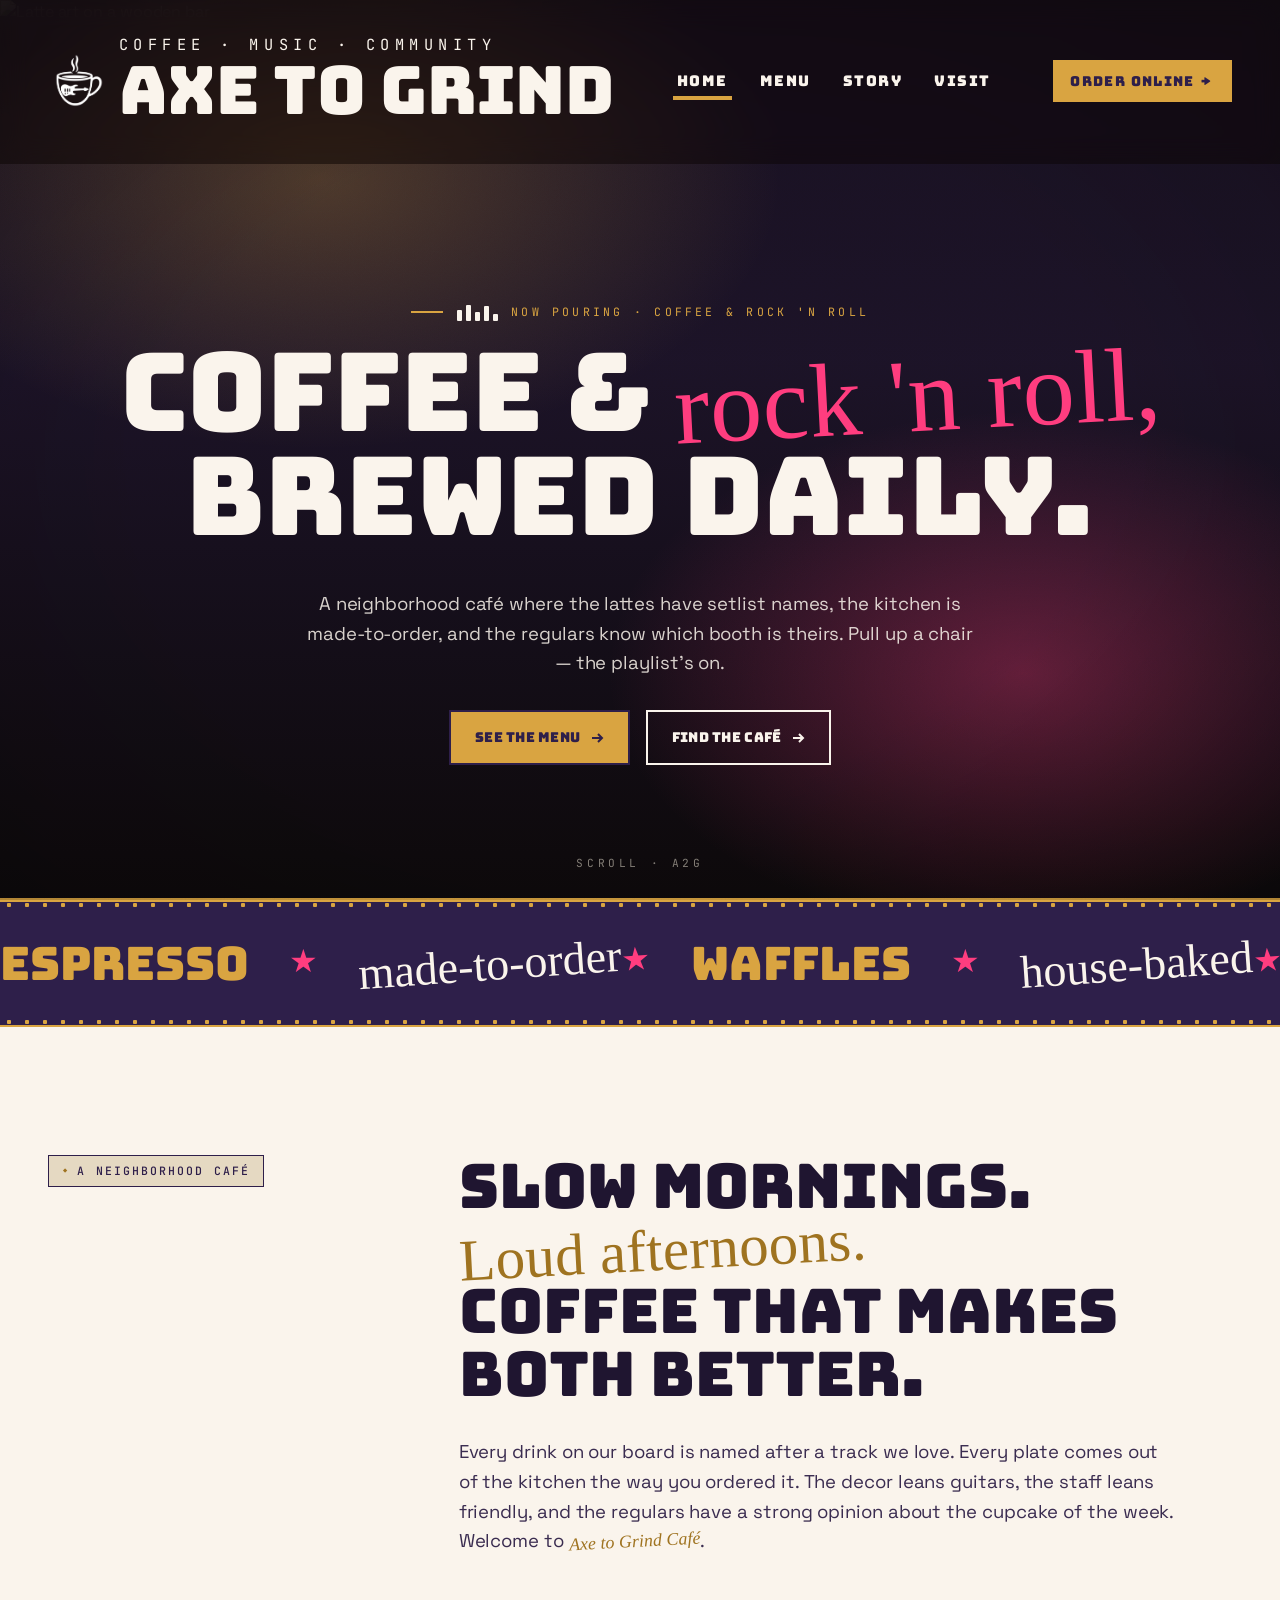
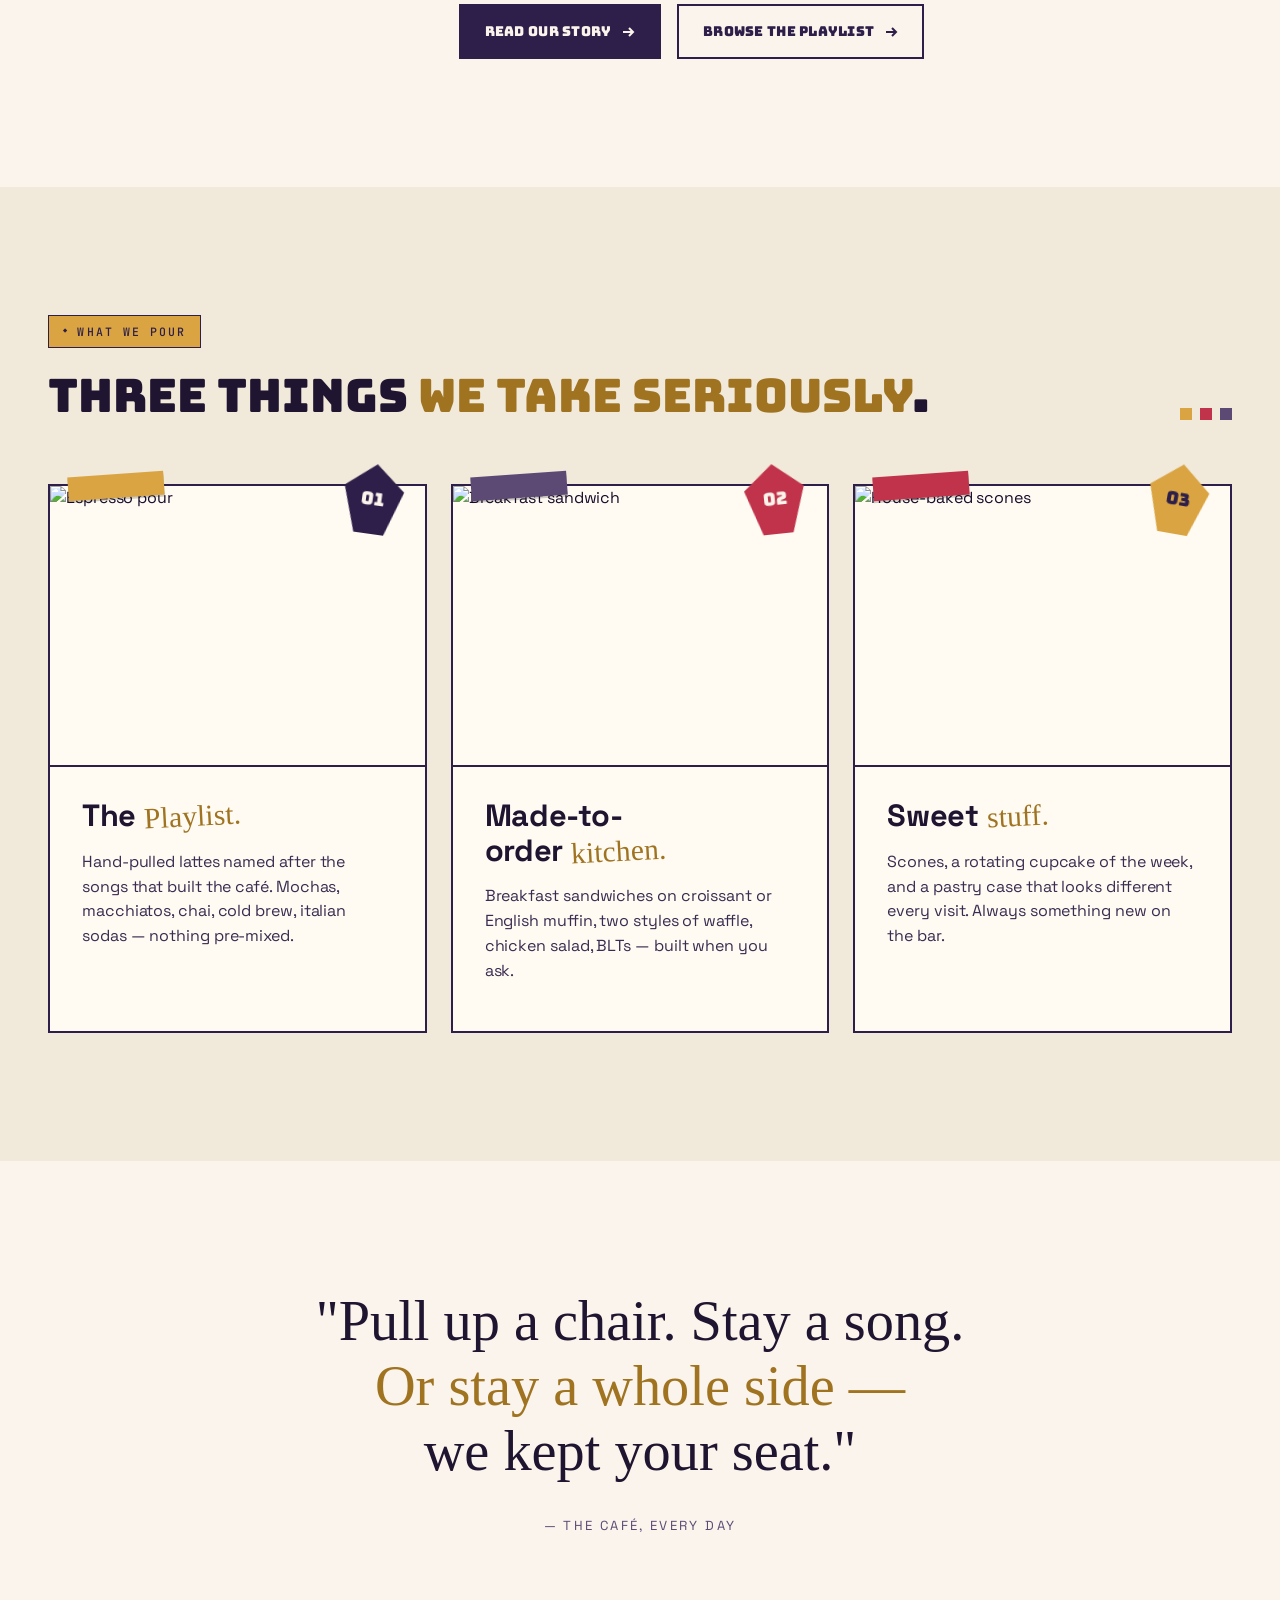
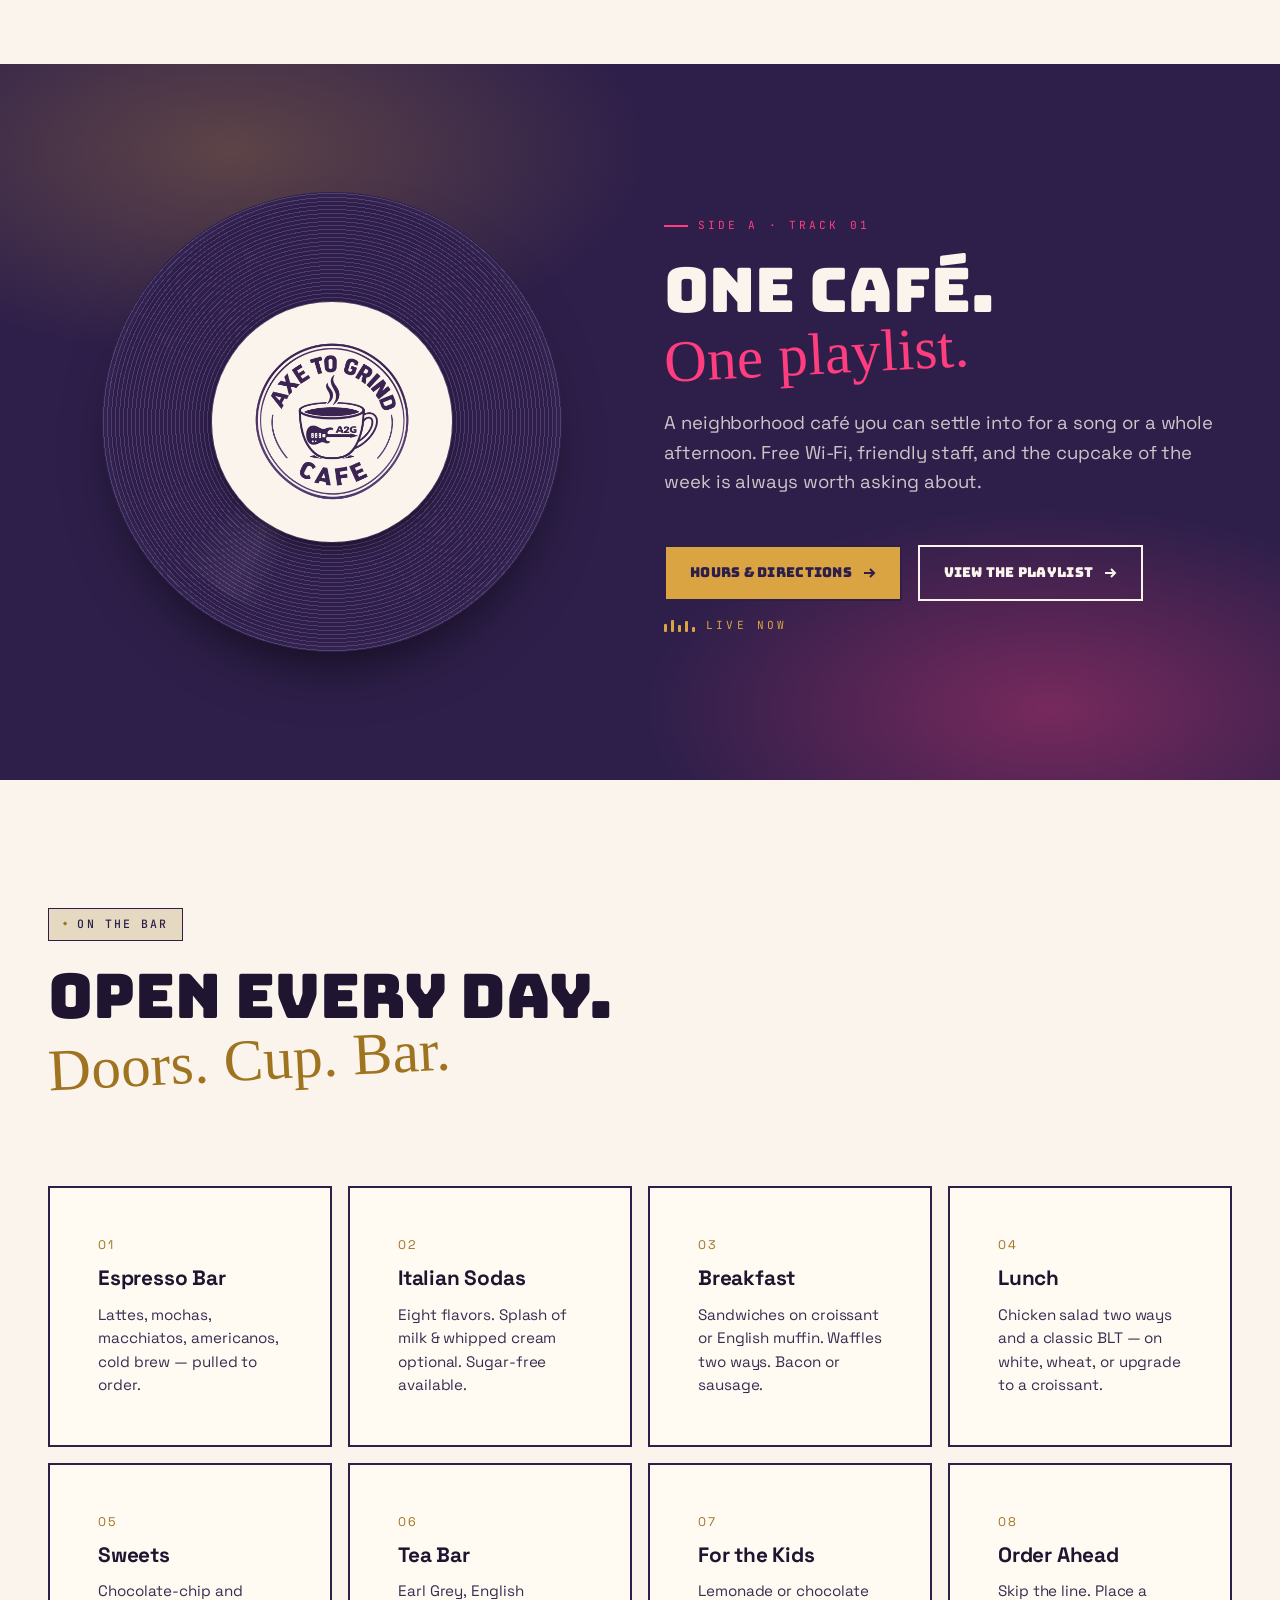
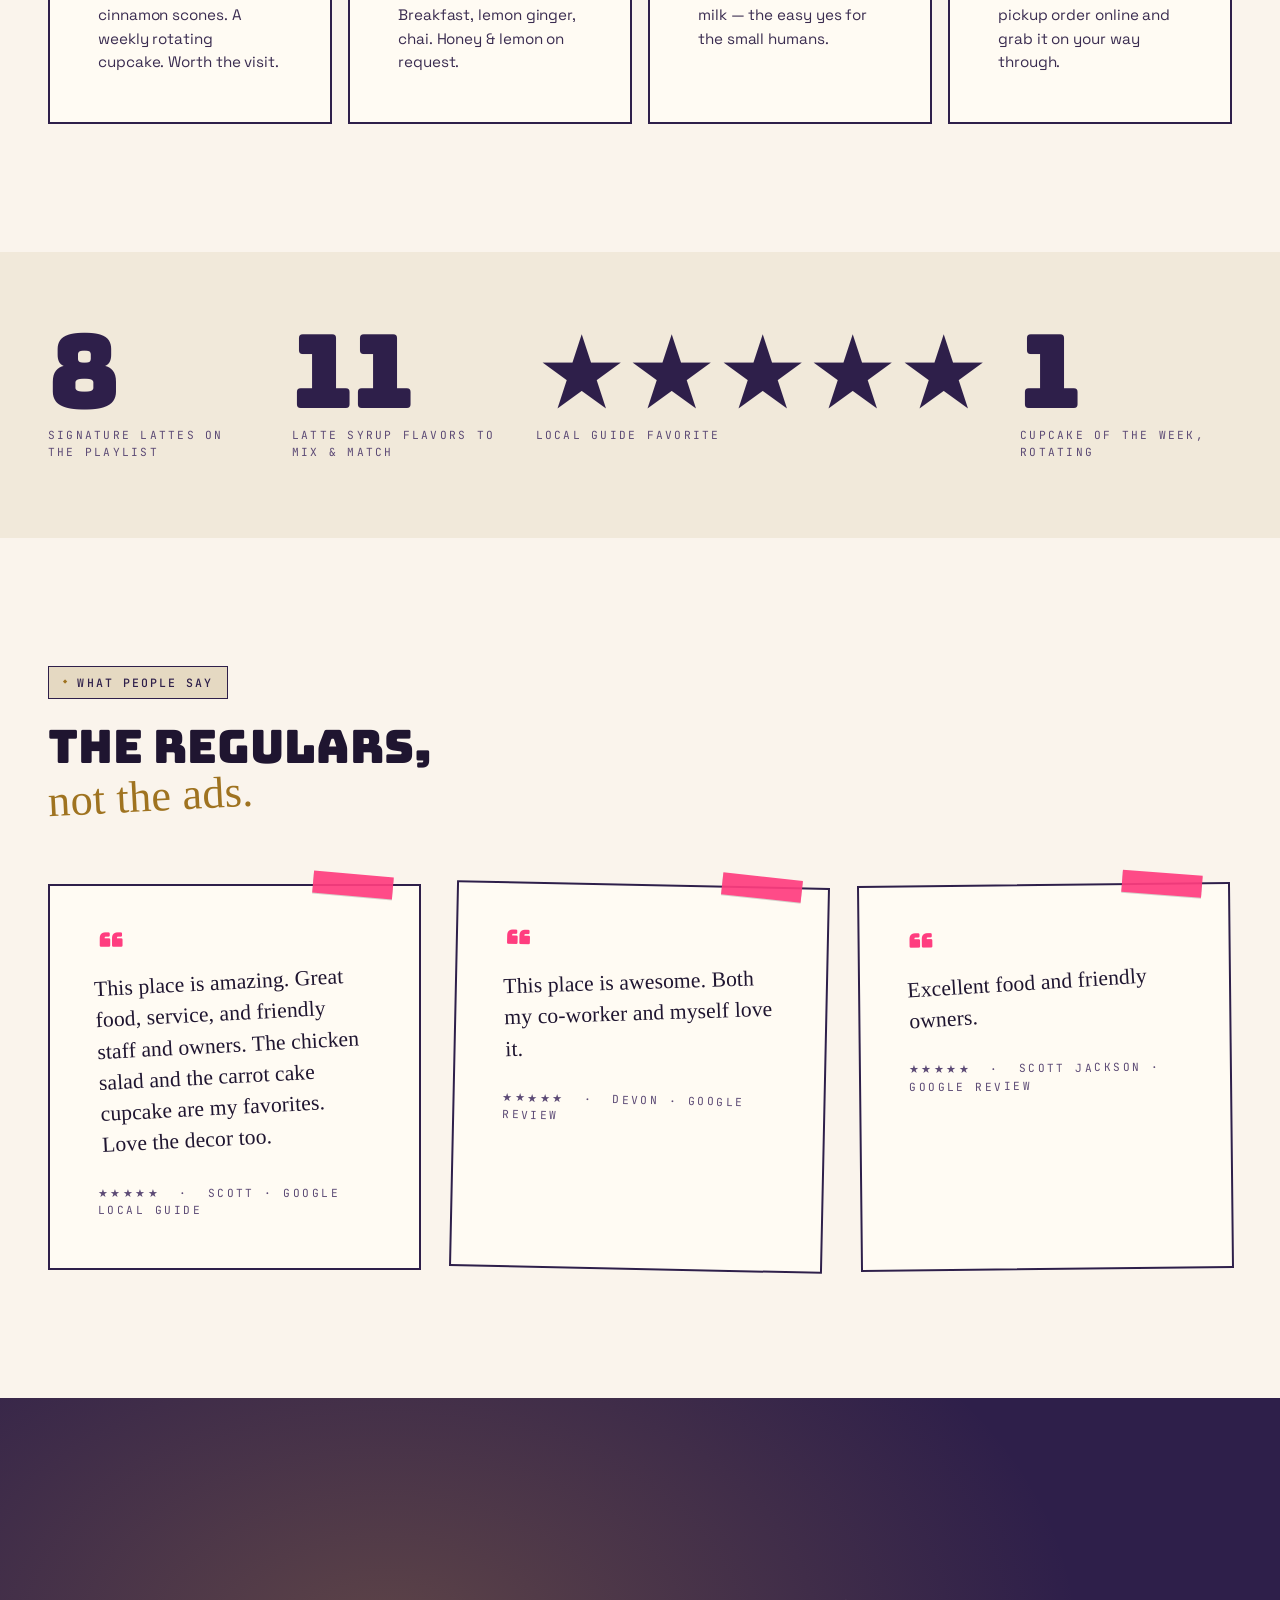
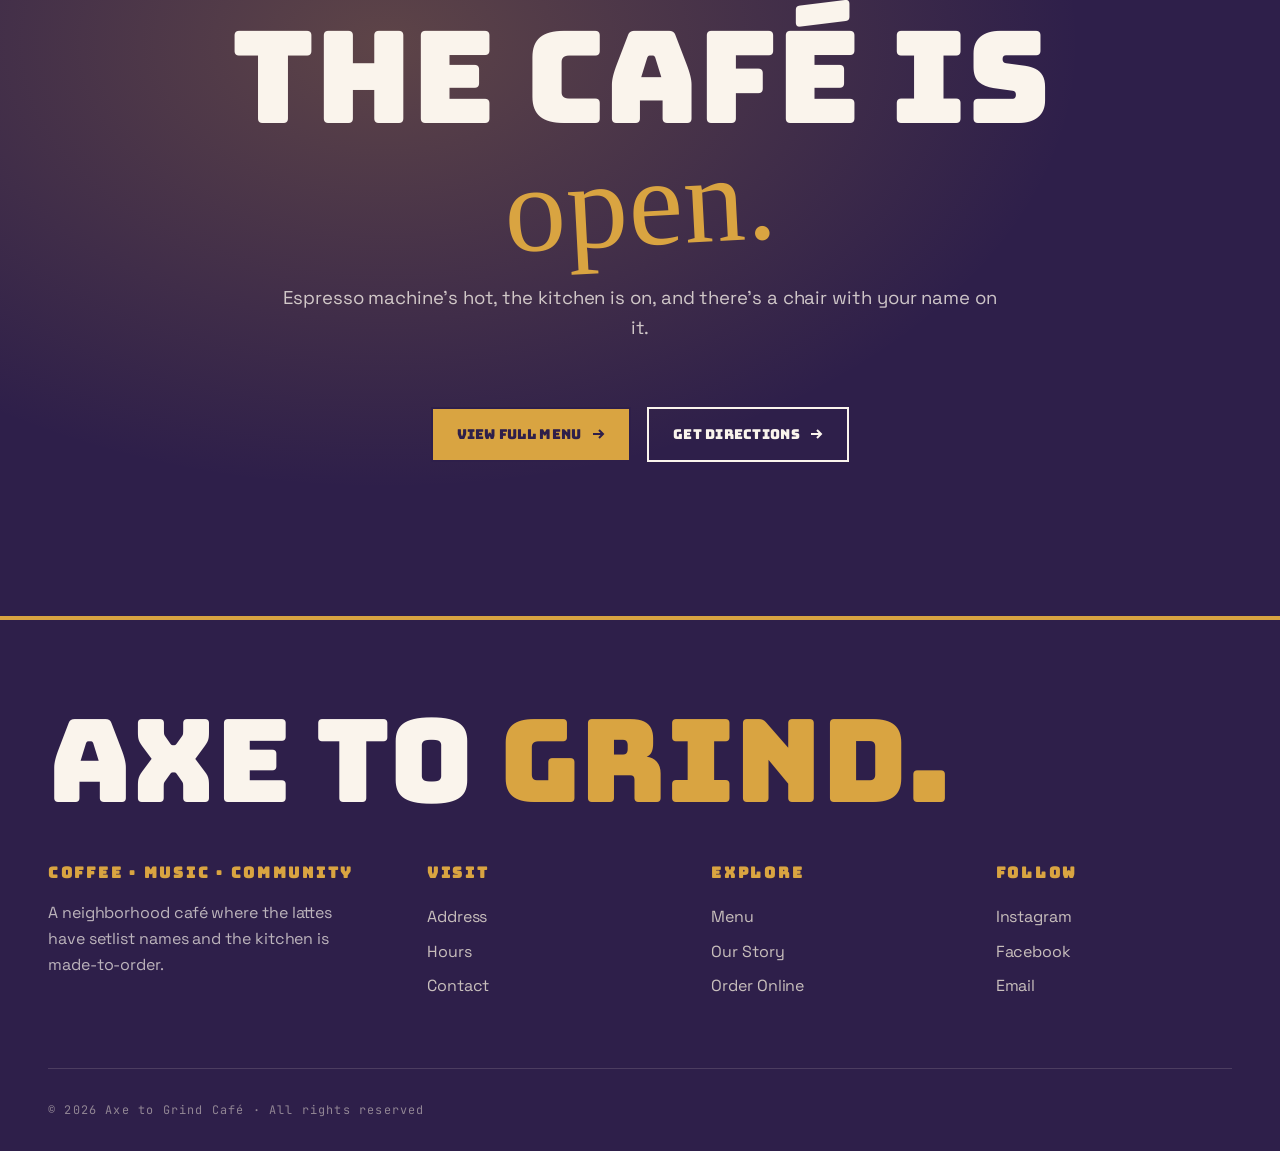
==== commit 7501781f: "Rock-n-roll restyle: Bungee + Permanent Marker, vinyl, EQ bars, neon Visual + typographic overhaul t" ====
--- a/index.html
+++ b/index.html
@@ -12,7 +12,7 @@
 
 <link rel="preconnect" href="https://fonts.googleapis.com" />
 <link rel="preconnect" href="https://fonts.gstatic.com" crossorigin />
-<link href="https://fonts.googleapis.com/css2?family=Anton&family=Caveat:wght@400;500;600;700&family=Inter:wght@300;400;500;600&family=JetBrains+Mono:wght@400;500&display=swap" rel="stylesheet" />
+<link href="https://fonts.googleapis.com/css2?family=Bungee&family=Permanent+Marker&family=Space+Grotesk:wght@300;400;500;600;700&family=JetBrains+Mono:wght@400;500&display=swap" rel="stylesheet" />
 <link rel="stylesheet" href="styles/globals.css" />
 <link rel="icon" type="image/png" href="assets/coffeecupAxeIcon.png" />
 <link rel="apple-touch-icon" href="assets/coffeecupAxeIcon.png" />
@@ -47,9 +47,12 @@
   </div>
   <div class="wrap hero-content">
     <div>
-      <div class="hero-tag fade-up" style="animation-delay: 0.15s;">Coffee · Music · Community</div>
-      <h1 class="display fade-up" style="font-size: clamp(3rem, 9.5vw, 9rem); margin-top: 1.2rem; animation-delay: 0.3s; color: var(--bg);">
-        <span class="nowrap">Coffee &amp; <span class="serif" style="color: var(--amber);">rock &lsquo;n roll,</span></span><br />
+      <div class="hero-tag fade-up" style="animation-delay: 0.15s; gap: 0.85rem;">
+        <span class="eq-bars eq-bg" aria-hidden="true" style="height: 18px;"><span></span><span></span><span></span><span></span><span></span></span>
+        Now Pouring · Coffee &amp; Rock 'n Roll
+      </div>
+      <h1 class="display fade-up" style="font-size: clamp(2.6rem, 8.5vw, 8.4rem); margin-top: 1.2rem; animation-delay: 0.3s; color: var(--bg);">
+        <span class="nowrap">Coffee &amp; <span class="serif" style="color: var(--neon);">rock 'n roll,</span></span><br />
         <span class="nowrap">brewed daily.</span>
       </h1>
     </div>
@@ -177,25 +180,31 @@
 </section>
 
 <!-- LOCATION HIGHLIGHT -->
-<section class="section section-dark">
+<section class="section section-dark spotlight">
   <div class="wrap">
     <div class="grid-12" style="gap: var(--gutter); align-items: center;">
       <div style="grid-column: 1 / span 6;" data-reveal>
-        <div class="logo-mark-wrap">
-          <img src="assets/axetogrindlogo.png" alt="Axe to Grind Café logo" class="logo-mark" />
+        <!-- Vinyl record with the logo as the center label -->
+        <div class="vinyl-stage">
+          <div class="vinyl"></div>
+          <img src="assets/axetogrindlogo.png" alt="Axe to Grind Café logo" class="vinyl-label" />
         </div>
       </div>
       <div style="grid-column: 7 / -1;" data-reveal data-delay="2">
-        <span class="pill pill-dark">Where to find us</span>
-        <h2 class="h-1 mt-5" style="color: var(--bg);">One café.<br /><span class="serif" style="color: var(--amber);">One playlist.</span></h2>
+        <span class="setlist-tag">Side A · Track 01</span>
+        <h2 class="h-1 mt-5" style="color: var(--bg);">One café.<br /><span class="serif" style="color: var(--neon);">One playlist.</span></h2>
         <p class="lead mt-5" style="color: rgba(250,244,236,0.78);">A neighborhood café you can settle into for a song or a whole afternoon. Free Wi-Fi, friendly staff, and the cupcake of the week is always worth asking about.</p>
-        <div class="mt-7 flex gap-4" style="flex-wrap: wrap;">
+        <div class="mt-7 flex gap-4" style="flex-wrap: wrap; align-items: center;">
           <a href="visit.html" class="btn btn-amber btn-arrow">Hours &amp; Directions
             <svg viewBox="0 0 14 14" fill="none" stroke="currentColor" stroke-width="2"><path d="M2 7h10M8 3l4 4-4 4"/></svg>
           </a>
           <a href="menu.html" class="btn btn-ghost-light btn-arrow">View the Playlist
             <svg viewBox="0 0 14 14" fill="none" stroke="currentColor" stroke-width="2"><path d="M2 7h10M8 3l4 4-4 4"/></svg>
           </a>
+          <span class="now-playing">
+            <span class="eq-bars" aria-hidden="true"><span></span><span></span><span></span><span></span><span></span></span>
+            Live now
+          </span>
         </div>
       </div>
     </div>
@@ -286,21 +295,21 @@
       <span class="pill">What people say</span>
       <h2 class="h-2 mt-5">The regulars,<br /><span class="serif text-amber">not the ads.</span></h2>
     </div>
-    <div class="grid grid-3 mt-8">
-      <blockquote class="card" data-reveal>
-        <div class="text-amber" style="font-size: 1.5rem; line-height: 1;">"</div>
-        <p class="serif" style="font-size: 1.35rem; line-height: 1.45; margin-top: 0.5rem;">This place is amazing. Great food, service, and friendly staff and owners. The chicken salad and the carrot cake cupcake are my favorites. Love the decor too.</p>
-        <footer class="mt-6" style="font-size: 0.82rem; letter-spacing: 0.16em; text-transform: uppercase; color: var(--text-dim);">— Scott · Google Local Guide</footer>
+    <div class="grid grid-3 mt-8" style="gap: 2rem;">
+      <blockquote class="poster-card" data-reveal>
+        <div class="text-neon" style="font-family: var(--font-display); font-size: 2.4rem; line-height: 0.7;">&ldquo;</div>
+        <p class="serif" style="font-size: 1.35rem; line-height: 1.45; margin-top: 0.4rem; color: var(--text);">This place is amazing. Great food, service, and friendly staff and owners. The chicken salad and the carrot cake cupcake are my favorites. Love the decor too.</p>
+        <footer class="mt-6" style="font-family: var(--font-mono); font-size: 0.7rem; letter-spacing: 0.22em; text-transform: uppercase; color: var(--text-dim);">★★★★★ &nbsp;·&nbsp; Scott · Google Local Guide</footer>
       </blockquote>
-      <blockquote class="card" data-reveal data-delay="1">
-        <div class="text-amber" style="font-size: 1.5rem; line-height: 1;">"</div>
-        <p class="serif" style="font-size: 1.35rem; line-height: 1.45; margin-top: 0.5rem;">This place is awesome. Both my co-worker and myself love it.</p>
-        <footer class="mt-6" style="font-size: 0.82rem; letter-spacing: 0.16em; text-transform: uppercase; color: var(--text-dim);">— Devon · Google Review</footer>
+      <blockquote class="poster-card" data-reveal data-delay="1">
+        <div class="text-neon" style="font-family: var(--font-display); font-size: 2.4rem; line-height: 0.7;">&ldquo;</div>
+        <p class="serif" style="font-size: 1.35rem; line-height: 1.45; margin-top: 0.4rem; color: var(--text);">This place is awesome. Both my co-worker and myself love it.</p>
+        <footer class="mt-6" style="font-family: var(--font-mono); font-size: 0.7rem; letter-spacing: 0.22em; text-transform: uppercase; color: var(--text-dim);">★★★★★ &nbsp;·&nbsp; Devon · Google Review</footer>
       </blockquote>
-      <blockquote class="card" data-reveal data-delay="2">
-        <div class="text-amber" style="font-size: 1.5rem; line-height: 1;">"</div>
-        <p class="serif" style="font-size: 1.35rem; line-height: 1.45; margin-top: 0.5rem;">Excellent food and friendly owners.</p>
-        <footer class="mt-6" style="font-size: 0.82rem; letter-spacing: 0.16em; text-transform: uppercase; color: var(--text-dim);">— Scott Jackson · Google Review</footer>
+      <blockquote class="poster-card" data-reveal data-delay="2">
+        <div class="text-neon" style="font-family: var(--font-display); font-size: 2.4rem; line-height: 0.7;">&ldquo;</div>
+        <p class="serif" style="font-size: 1.35rem; line-height: 1.45; margin-top: 0.4rem; color: var(--text);">Excellent food and friendly owners.</p>
+        <footer class="mt-6" style="font-family: var(--font-mono); font-size: 0.7rem; letter-spacing: 0.22em; text-transform: uppercase; color: var(--text-dim);">★★★★★ &nbsp;·&nbsp; Scott Jackson · Google Review</footer>
       </blockquote>
     </div>
   </div>
--- a/styles/globals.css
+++ b/styles/globals.css
@@ -36,13 +36,16 @@
   --amber: #D9A441;          /* guitar-string brass — accent on dark */
   --amber-deep: #9F7320;
   --amber-glow: rgba(217, 164, 65, 0.28);
-  --wine: #6B1F3D;           /* burgundy stamp accent */
+  --wine: #C0334A;           /* stage-curtain red — punctuates rock moments */
+  --wine-deep: #8A1F30;
   --moss: #5C4A75;           /* secondary muted purple */
-
-  /* Type — Anton wordmark + Caveat handwritten + Inter body */
-  --font-display: 'Anton', 'Impact', 'Helvetica Neue', sans-serif;
-  --font-script: 'Caveat', 'Comic Sans MS', cursive;
-  --font-body: 'Inter', system-ui, sans-serif;
+  --neon: #FF3D7F;           /* poster-magenta — used VERY sparingly */
+  --neon-glow: rgba(255, 61, 127, 0.35);
+
+  /* Type — Bungee display (rock-poster) + Permanent Marker accent + Space Grotesk body */
+  --font-display: 'Bungee', 'Impact', 'Helvetica Neue', sans-serif;
+  --font-script: 'Permanent Marker', 'Caveat', 'Comic Sans MS', cursive;
+  --font-body: 'Space Grotesk', 'Inter', system-ui, sans-serif;
   --font-mono: 'JetBrains Mono', 'Courier New', monospace;
 
   --s-1: 0.25rem; --s-2: 0.5rem; --s-3: 0.75rem; --s-4: 1rem;
@@ -70,10 +73,17 @@
   overflow-x: hidden;
 }
 
-/* Subtle warm vignette at edges (different from United's paper-grain) */
+/* Noise grain — concert-poster paper texture (SVG fractal noise) */
+body::before {
+  content:''; position: fixed; inset: 0; pointer-events: none; z-index: 1;
+  background-image: url("data:image/svg+xml;utf8,<svg xmlns='http://www.w3.org/2000/svg' width='180' height='180'><filter id='n'><feTurbulence type='fractalNoise' baseFrequency='0.92' numOctaves='2' stitchTiles='stitch'/><feColorMatrix values='0 0 0 0 0  0 0 0 0 0  0 0 0 0 0  0 0 0 0.55 0'/></filter><rect width='100%25' height='100%25' filter='url(%23n)'/></svg>");
+  opacity: 0.07;
+  mix-blend-mode: multiply;
+}
+/* Vignette at edges (sits above the grain) */
 body::after {
   content:''; position: fixed; inset: 0; pointer-events: none; z-index: 1;
-  background: radial-gradient(ellipse at center, transparent 55%, rgba(20, 16, 12, 0.10) 100%);
+  background: radial-gradient(ellipse at center, transparent 50%, rgba(20, 16, 12, 0.18) 100%);
   mix-blend-mode: multiply;
 }
 
@@ -104,37 +114,48 @@
 .grid-12 { display: grid; grid-template-columns: repeat(12, 1fr); gap: var(--gutter); }
 @media (max-width: 920px) { .grid-2, .grid-3, .grid-4 { grid-template-columns: 1fr; } }
 
-/* ---------- Typography — ALL-CAPS Anton + handwritten script accents ---------- */
-.display, .h-mega, .h-1, .h-2, .h-3, .h-4 {
-  font-family: var(--font-display);
-  font-weight: 400; /* Anton is single-weight */
-  text-transform: uppercase;
-  letter-spacing: -0.005em;
-  line-height: 0.94;
+/* ---------- Typography — Bungee display (rock poster) + Permanent Marker accent ---------- */
+.display, .h-mega, .h-1, .h-2 {
+  font-family: var(--font-display);
+  font-weight: 400; /* Bungee is single-weight */
+  text-transform: uppercase;
+  letter-spacing: 0;
+  line-height: 0.98;
   text-wrap: balance;
 }
-
-.display { font-size: clamp(3.5rem, 11vw, 11rem); line-height: 0.92; letter-spacing: -0.01em; }
-.h-mega { font-size: clamp(4.5rem, 13.5vw, 13rem); line-height: 0.9; letter-spacing: -0.012em; }
-.h-1 { font-size: clamp(2.6rem, 6vw, 5.5rem); line-height: 1; }
-.h-2 { font-size: clamp(2rem, 4.4vw, 3.8rem); line-height: 1.02; }
-.h-3 { font-size: clamp(1.5rem, 2.6vw, 2.2rem); line-height: 1.08; letter-spacing: 0; }
-.h-4 { font-size: 1.35rem; line-height: 1.15; letter-spacing: 0; }
-
-/* The script accent — replaces United's italic serif move
-   Pulled up tight against the Anton line above (Caveat baseline sits lower in its em-box) */
+/* h-3, h-4 use Space Grotesk Bold so smaller subheadings stay readable
+   (Bungee at small sizes feels overbearing) */
+.h-3, .h-4 {
+  font-family: var(--font-body);
+  font-weight: 700;
+  text-transform: none;
+  letter-spacing: -0.01em;
+  line-height: 1.12;
+  text-wrap: balance;
+}
+
+/* Sizes pulled down a touch — Bungee runs visually larger than Anton at the same px */
+.display { font-size: clamp(2.8rem, 8.4vw, 8rem); line-height: 0.96; letter-spacing: 0; }
+.h-mega { font-size: clamp(3.4rem, 10vw, 9.5rem); line-height: 0.95; letter-spacing: 0; }
+.h-1 { font-size: clamp(2.1rem, 4.8vw, 4.4rem); line-height: 1.02; }
+.h-2 { font-size: clamp(1.7rem, 3.6vw, 3rem); line-height: 1.05; }
+.h-3 { font-size: clamp(1.5rem, 2.4vw, 2rem); }
+.h-4 { font-size: 1.3rem; }
+
+/* Script accent — Permanent Marker has heavier weight & lower baseline than Caveat,
+   so we ease the rotation and tighten margins. */
 .serif, .script {
   font-family: var(--font-script);
-  font-weight: 500;
+  font-weight: 400;
   text-transform: none;
-  letter-spacing: 0;
-  font-size: 1.08em;
-  line-height: 0.78;
+  letter-spacing: 0.005em;
+  font-size: 0.96em;
+  line-height: 0.92;
   display: inline-block;
-  transform: rotate(-2deg);
-  margin-top: -0.18em;
-  margin-bottom: -0.28em;
-  vertical-align: top;
+  transform: rotate(-3deg);
+  margin-top: -0.04em;
+  margin-bottom: -0.12em;
+  vertical-align: baseline;
 }
 .script-tight { transform: rotate(-1deg); }
 .nowrap { white-space: nowrap; }
@@ -189,29 +210,33 @@
   background: var(--paper);
 }
 
-/* ---------- Buttons ---------- */
+/* ---------- Buttons — concert ticket stub feel (notched corners on hover) ---------- */
 .btn {
   display: inline-flex;
   align-items: center;
   gap: 0.6rem;
-  padding: 1rem 1.7rem;
-  border-radius: 0; /* sharp — no pills */
-  font-family: var(--font-display);
-  font-size: 1rem;
-  letter-spacing: 0.06em;
+  padding: 0.95rem 1.5rem;
+  border-radius: 0;
+  font-family: var(--font-display);
+  font-size: 0.85rem;
+  letter-spacing: 0.02em;
   text-transform: uppercase;
   border: 2px solid var(--ink);
   color: var(--ink);
   background: transparent;
+  position: relative;
   transition: transform var(--dur) var(--ease), background var(--dur) var(--ease), color var(--dur) var(--ease), box-shadow var(--dur) var(--ease);
 }
-.btn:hover { transform: translate(-2px, -2px); box-shadow: 4px 4px 0 var(--ink); }
+.btn:hover { transform: translate(-2px, -2px) rotate(-0.6deg); box-shadow: 4px 4px 0 var(--ink); }
 .btn-primary { background: var(--ink); color: var(--bg); }
 .btn-primary:hover { background: var(--amber); border-color: var(--ink); color: var(--ink); box-shadow: 4px 4px 0 var(--ink); }
 .btn-amber { background: var(--amber); color: var(--ink); border-color: var(--ink); }
 .btn-amber:hover { box-shadow: 4px 4px 0 var(--ink); }
 .btn-ghost-light { color: var(--bg); border-color: var(--bg); }
 .btn-ghost-light:hover { background: var(--amber); color: var(--ink); border-color: var(--amber); box-shadow: 4px 4px 0 var(--bg); }
+/* Hot-pink poster CTA — use sparingly */
+.btn-neon { background: var(--neon); color: var(--bg); border-color: var(--ink); }
+.btn-neon:hover { box-shadow: 4px 4px 0 var(--ink); transform: translate(-2px, -2px) rotate(-1deg); }
 .btn-arrow svg { transition: transform var(--dur) var(--ease); width: 14px; height: 14px; }
 .btn-arrow:hover svg { transform: translateX(4px); }
 
@@ -360,7 +385,13 @@
 }
 .hero-bg::after {
   content:''; position: absolute; inset: 0;
-  background: linear-gradient(180deg, rgba(14,9,7,0.55) 0%, rgba(14,9,7,0.4) 40%, rgba(14,9,7,0.92) 100%);
+  background:
+    /* stage spotlight pool from upper-left */
+    radial-gradient(ellipse 60% 50% at 25% 20%, var(--amber-glow), transparent 60%),
+    /* opposing magenta stage wash */
+    radial-gradient(ellipse 50% 45% at 80% 75%, var(--neon-glow), transparent 65%),
+    /* base darkening */
+    linear-gradient(180deg, rgba(11,8,7,0.6) 0%, rgba(11,8,7,0.5) 40%, rgba(11,8,7,0.95) 100%);
 }
 .hero-content {
   position: relative; z-index: 2; flex: 1;
@@ -392,72 +423,107 @@
   color: rgba(244,236,221,0.55);
 }
 
-/* ---------- Marquee — bold ticker tape ---------- */
+/* ---------- Marquee — stage ticker w/ amber bulbs above and below ---------- */
 .marquee {
   padding: 0; background: var(--ink); color: var(--amber);
-  overflow: hidden; border-block: 2px solid var(--amber);
-}
+  overflow: hidden;
+  border-block: 2px solid var(--amber);
+  position: relative;
+}
+/* "marquee bulbs" — repeating amber dots top + bottom, like a theater sign */
+.marquee::before,
+.marquee::after {
+  content: ''; position: absolute; left: 0; right: 0; height: 6px;
+  background-image: radial-gradient(circle, var(--amber) 0 2px, transparent 2.5px);
+  background-size: 18px 6px;
+  background-position: 0 50%;
+  pointer-events: none;
+}
+.marquee::before { top: 0; }
+.marquee::after { bottom: 0; }
 .marquee-track {
   display: flex; gap: 2.5rem; white-space: nowrap;
   animation: scroll 32s linear infinite;
   font-family: var(--font-display);
-  font-size: clamp(2rem, 4vw, 3.5rem);
-  text-transform: uppercase;
-  padding: 1.4rem 0;
-  letter-spacing: 0.02em;
+  font-size: clamp(1.8rem, 3.6vw, 3rem);
+  text-transform: uppercase;
+  padding: 1.6rem 0;
+  letter-spacing: 0;
 }
 .marquee-item { display: inline-flex; align-items: center; gap: 2.5rem; }
-.marquee-item::after { content: '★'; color: var(--bg); font-size: 0.7em; }
+.marquee-item::after {
+  content: '★';
+  color: var(--neon);
+  font-size: 0.7em;
+  transform: translateY(-2px);
+}
 .marquee-serif {
   font-family: var(--font-script);
-  font-weight: 500;
+  font-weight: 400;
   text-transform: none;
-  font-size: 1.15em;
+  font-size: 1em;
   color: var(--bg);
-  transform: rotate(-3deg);
+  transform: rotate(-4deg);
   display: inline-block;
 }
 @keyframes scroll { from { transform: translateX(0); } to { transform: translateX(-50%); } }
 
-/* ---------- Cards — sharp menu-board cards w/ heavy borders ---------- */
+/* ---------- Cards — concert-poster card w/ subtle hover tilt ---------- */
 .card {
   background: var(--paper);
   border: 2px solid var(--ink);
   border-radius: 0;
   padding: var(--s-7);
+  position: relative;
   transition: transform var(--dur) var(--ease), box-shadow var(--dur) var(--ease);
 }
-.card:hover { transform: translate(-3px, -3px); box-shadow: 6px 6px 0 var(--ink); }
+.card:hover { transform: translate(-3px, -3px) rotate(-0.3deg); box-shadow: 6px 6px 0 var(--ink); }
 
 .lounge-card {
-  position: relative; overflow: hidden;
+  position: relative; overflow: visible;
   background: var(--paper);
   border: 2px solid var(--ink);
   border-radius: 0;
   display: flex; flex-direction: column;
   transition: transform var(--dur) var(--ease), box-shadow var(--dur) var(--ease);
 }
-.lounge-card:hover { transform: translate(-4px, -4px); box-shadow: 8px 8px 0 var(--amber); }
+/* Each pillar card gets a different tape color for poster-collage vibe */
+.lounge-card::before {
+  content: ''; position: absolute; top: -12px; left: 18px;
+  width: 96px; height: 24px;
+  background: var(--amber);
+  transform: rotate(-4deg);
+  box-shadow: 0 2px 0 rgba(0,0,0,0.2);
+  z-index: 3;
+}
+.lounge-card.shadow-sage::before { background: var(--moss); }
+.lounge-card.shadow-wine::before { background: var(--wine); }
+.lounge-card:hover { transform: translate(-4px, -4px) rotate(-0.5deg); box-shadow: 8px 8px 0 var(--amber); }
 .lounge-card.shadow-sage:hover { box-shadow: 8px 8px 0 var(--moss); }
 .lounge-card.shadow-wine:hover { box-shadow: 8px 8px 0 var(--wine); }
 .card.shadow-sage:hover { box-shadow: 6px 6px 0 var(--moss); }
 .card.shadow-wine:hover { box-shadow: 6px 6px 0 var(--wine); }
 .lounge-card-img { aspect-ratio: 4/3; overflow: hidden; border-bottom: 2px solid var(--ink); }
-.lounge-card-img img { width: 100%; height: 100%; object-fit: cover; transition: transform 1.2s var(--ease); filter: contrast(1.05); }
+.lounge-card-img img { width: 100%; height: 100%; object-fit: cover; transition: transform 1.2s var(--ease); filter: contrast(1.08) saturate(1.05); }
 .lounge-card:hover .lounge-card-img img { transform: scale(1.05); }
 .lounge-card-body { padding: var(--s-6) var(--s-6) var(--s-7); }
 
-/* Square stamp badge (was circular) */
+/* Guitar-pick badge — replaces square stamp, drawn in pure CSS */
 .lounge-badge {
-  position: absolute; top: 0; left: 0; z-index: 2;
-  width: 64px; height: 64px;
-  background: var(--amber); color: var(--ink);
+  position: absolute; top: -22px; right: 22px; z-index: 4;
+  width: 60px; height: 70px;
+  background: var(--ink);
+  color: var(--bg);
   display: grid; place-items: center;
   font-family: var(--font-display);
-  font-size: 1.4rem;
-  border-right: 2px solid var(--ink);
-  border-bottom: 2px solid var(--ink);
-}
+  font-size: 1.1rem;
+  /* pick shape: rounded triangle */
+  clip-path: polygon(50% 0%, 100% 35%, 75% 100%, 25% 100%, 0% 35%);
+  transform: rotate(8deg);
+  letter-spacing: 0;
+}
+.lounge-card:nth-child(2) .lounge-badge { background: var(--wine); transform: rotate(-6deg); }
+.lounge-card:nth-child(3) .lounge-badge { background: var(--amber); color: var(--ink); transform: rotate(10deg); }
 
 .menu-row {
   display: grid; grid-template-columns: 1fr auto auto; gap: var(--s-5);
@@ -1070,4 +1136,207 @@
 @media (prefers-reduced-motion: reduce) {
   *, *::before, *::after { animation-duration: 0.01ms !important; transition-duration: 0.01ms !important; }
   .marquee-track { animation: none; }
-}
+  .vinyl, .eq-bars span { animation: none !important; }
+}
+
+/* ==========================================================================
+   ROCK-N-ROLL UTILITIES
+   ========================================================================== */
+
+/* Color/text helpers */
+.text-neon { color: var(--neon); }
+.bg-neon { background: var(--neon); color: var(--bg); }
+
+/* Micro-tilt — for poster-collage layouts */
+.tilt-l { transform: rotate(-1.4deg); }
+.tilt-r { transform: rotate(1.4deg); }
+
+/* Marker scribble underline — uses an SVG drawn in Permanent-Marker style */
+.scribble {
+  background-image: url("data:image/svg+xml;utf8,<svg xmlns='http://www.w3.org/2000/svg' viewBox='0 0 240 18' preserveAspectRatio='none'><path d='M2 11 C 40 4, 90 14, 130 8 S 220 12, 238 7' fill='none' stroke='%23FF3D7F' stroke-width='4' stroke-linecap='round'/></svg>");
+  background-repeat: no-repeat;
+  background-position: 0 100%;
+  background-size: 100% 0.55em;
+  padding-bottom: 0.18em;
+}
+
+/* "LIVE" badge — pulses softly */
+.live-badge {
+  display: inline-flex; align-items: center; gap: 0.5rem;
+  padding: 0.35rem 0.75rem;
+  font-family: var(--font-display);
+  font-size: 0.78rem;
+  letter-spacing: 0.05em;
+  background: var(--neon); color: var(--bg);
+  border: 2px solid var(--ink);
+  text-transform: uppercase;
+}
+.live-badge::before {
+  content: ''; width: 8px; height: 8px;
+  background: var(--bg);
+  border-radius: 50%;
+  animation: livePulse 1.4s ease-in-out infinite;
+}
+@keyframes livePulse {
+  0%, 100% { opacity: 1; transform: scale(1); }
+  50% { opacity: 0.4; transform: scale(0.6); }
+}
+
+/* Equalizer bars — 5 bouncing vertical bars */
+.eq-bars {
+  display: inline-flex;
+  align-items: flex-end;
+  gap: 4px;
+  height: 28px;
+}
+.eq-bars span {
+  display: block;
+  width: 5px;
+  background: var(--amber);
+  border-radius: 1px;
+  animation: eqBounce 0.9s ease-in-out infinite;
+}
+.eq-bars span:nth-child(1) { animation-delay: 0s;    height: 60%; }
+.eq-bars span:nth-child(2) { animation-delay: 0.15s; height: 90%; }
+.eq-bars span:nth-child(3) { animation-delay: 0.3s;  height: 50%; }
+.eq-bars span:nth-child(4) { animation-delay: 0.45s; height: 80%; }
+.eq-bars span:nth-child(5) { animation-delay: 0.6s;  height: 40%; }
+@keyframes eqBounce {
+  0%, 100% { transform: scaleY(0.4); }
+  50% { transform: scaleY(1); }
+}
+.eq-bars.eq-neon span { background: var(--neon); }
+.eq-bars.eq-bg span { background: var(--bg); }
+
+/* Vinyl record — pure CSS concentric circles, used as decorative bg */
+.vinyl {
+  width: 320px; height: 320px;
+  border-radius: 50%;
+  background:
+    radial-gradient(circle at 50% 50%, var(--neon) 0 4%, var(--ink-2) 4.1% 7%, transparent 7.1%),
+    /* concentric grooves */
+    repeating-radial-gradient(circle at 50% 50%,
+      var(--ink-3) 0 1px,
+      var(--ink) 1px 4px),
+    var(--ink);
+  box-shadow:
+    inset 0 0 0 8px rgba(255,255,255,0.02),
+    0 30px 60px -25px rgba(0,0,0,0.7);
+  position: relative;
+  animation: vinylSpin 14s linear infinite;
+}
+.vinyl::after {
+  /* white reflection arc */
+  content: ''; position: absolute; inset: 6%;
+  border-radius: 50%;
+  background: conic-gradient(from 200deg, transparent 0deg, rgba(255,255,255,0.06) 12deg, transparent 30deg);
+  pointer-events: none;
+}
+@keyframes vinylSpin { to { transform: rotate(360deg); } }
+
+/* Vinyl-stage — wraps a .vinyl record + a .vinyl-label image (logo) at center */
+.vinyl-stage {
+  position: relative;
+  width: 100%;
+  max-width: 460px;
+  margin-inline: auto;
+  aspect-ratio: 1;
+  display: grid;
+  place-items: center;
+}
+.vinyl-stage .vinyl {
+  width: 100%; height: 100%;
+}
+.vinyl-label {
+  position: absolute;
+  width: 52%;
+  aspect-ratio: 1;
+  border-radius: 50%;
+  background: var(--bg);
+  padding: 6%;
+  box-shadow: 0 8px 24px -8px rgba(0,0,0,0.6);
+  pointer-events: none;
+}
+
+/* Spotlight overlay — drop on any dark section for stage glow */
+.spotlight {
+  position: relative;
+}
+.spotlight::before {
+  content: ''; position: absolute; inset: 0; pointer-events: none;
+  background:
+    radial-gradient(ellipse 50% 45% at 18% 12%, var(--amber-glow), transparent 65%),
+    radial-gradient(ellipse 45% 40% at 82% 90%, var(--neon-glow), transparent 70%);
+  z-index: 0;
+}
+.spotlight > * { position: relative; z-index: 1; }
+
+/* Sticker corner — yellow tape pinning an element from the top */
+.sticker-corner {
+  position: relative;
+}
+.sticker-corner::before {
+  content: ''; position: absolute; top: -10px; left: 24px;
+  width: 92px; height: 22px;
+  background: var(--amber);
+  transform: rotate(-3deg);
+  box-shadow: 0 1px 0 rgba(0,0,0,0.18);
+  z-index: 4;
+}
+
+/* "Set list" framing for the menu page section labels */
+.setlist-tag {
+  display: inline-flex; align-items: center; gap: 0.6rem;
+  font-family: var(--font-mono);
+  font-size: 0.7rem;
+  letter-spacing: 0.28em;
+  text-transform: uppercase;
+  color: var(--neon);
+}
+.setlist-tag::before {
+  content: '';
+  width: 24px; height: 2px;
+  background: var(--neon);
+}
+
+/* Big amber star burst — punctuation mark for headers */
+.starburst {
+  display: inline-block;
+  font-family: var(--font-display);
+  font-size: 0.7em;
+  color: var(--neon);
+  transform: rotate(-12deg);
+  margin: 0 0.15em;
+  vertical-align: super;
+}
+
+/* Tour-poster card — bigger gesture for testimonials */
+.poster-card {
+  background: var(--paper);
+  border: 2px solid var(--ink);
+  padding: var(--s-7);
+  position: relative;
+  transform: rotate(-1deg);
+  transition: transform var(--dur) var(--ease), box-shadow var(--dur) var(--ease);
+}
+.poster-card:nth-child(2n) { transform: rotate(1.2deg); }
+.poster-card:nth-child(3n) { transform: rotate(-0.6deg); }
+.poster-card::before {
+  content: ''; position: absolute; top: -12px; right: 26px;
+  width: 80px; height: 22px;
+  background: var(--neon);
+  transform: rotate(5deg);
+  box-shadow: 0 1px 0 rgba(0,0,0,0.18);
+  opacity: 0.92;
+}
+.poster-card:hover { transform: rotate(0) translate(-3px, -3px); box-shadow: 6px 6px 0 var(--ink); }
+
+/* Page header / hero "ticket" wordmark */
+.now-playing {
+  display: inline-flex; align-items: center; gap: 0.7rem;
+  font-family: var(--font-mono); font-size: 0.7rem;
+  letter-spacing: 0.28em; text-transform: uppercase; color: var(--amber);
+}
+.now-playing .eq-bars { height: 14px; }
+.now-playing .eq-bars span { width: 3px; }
+
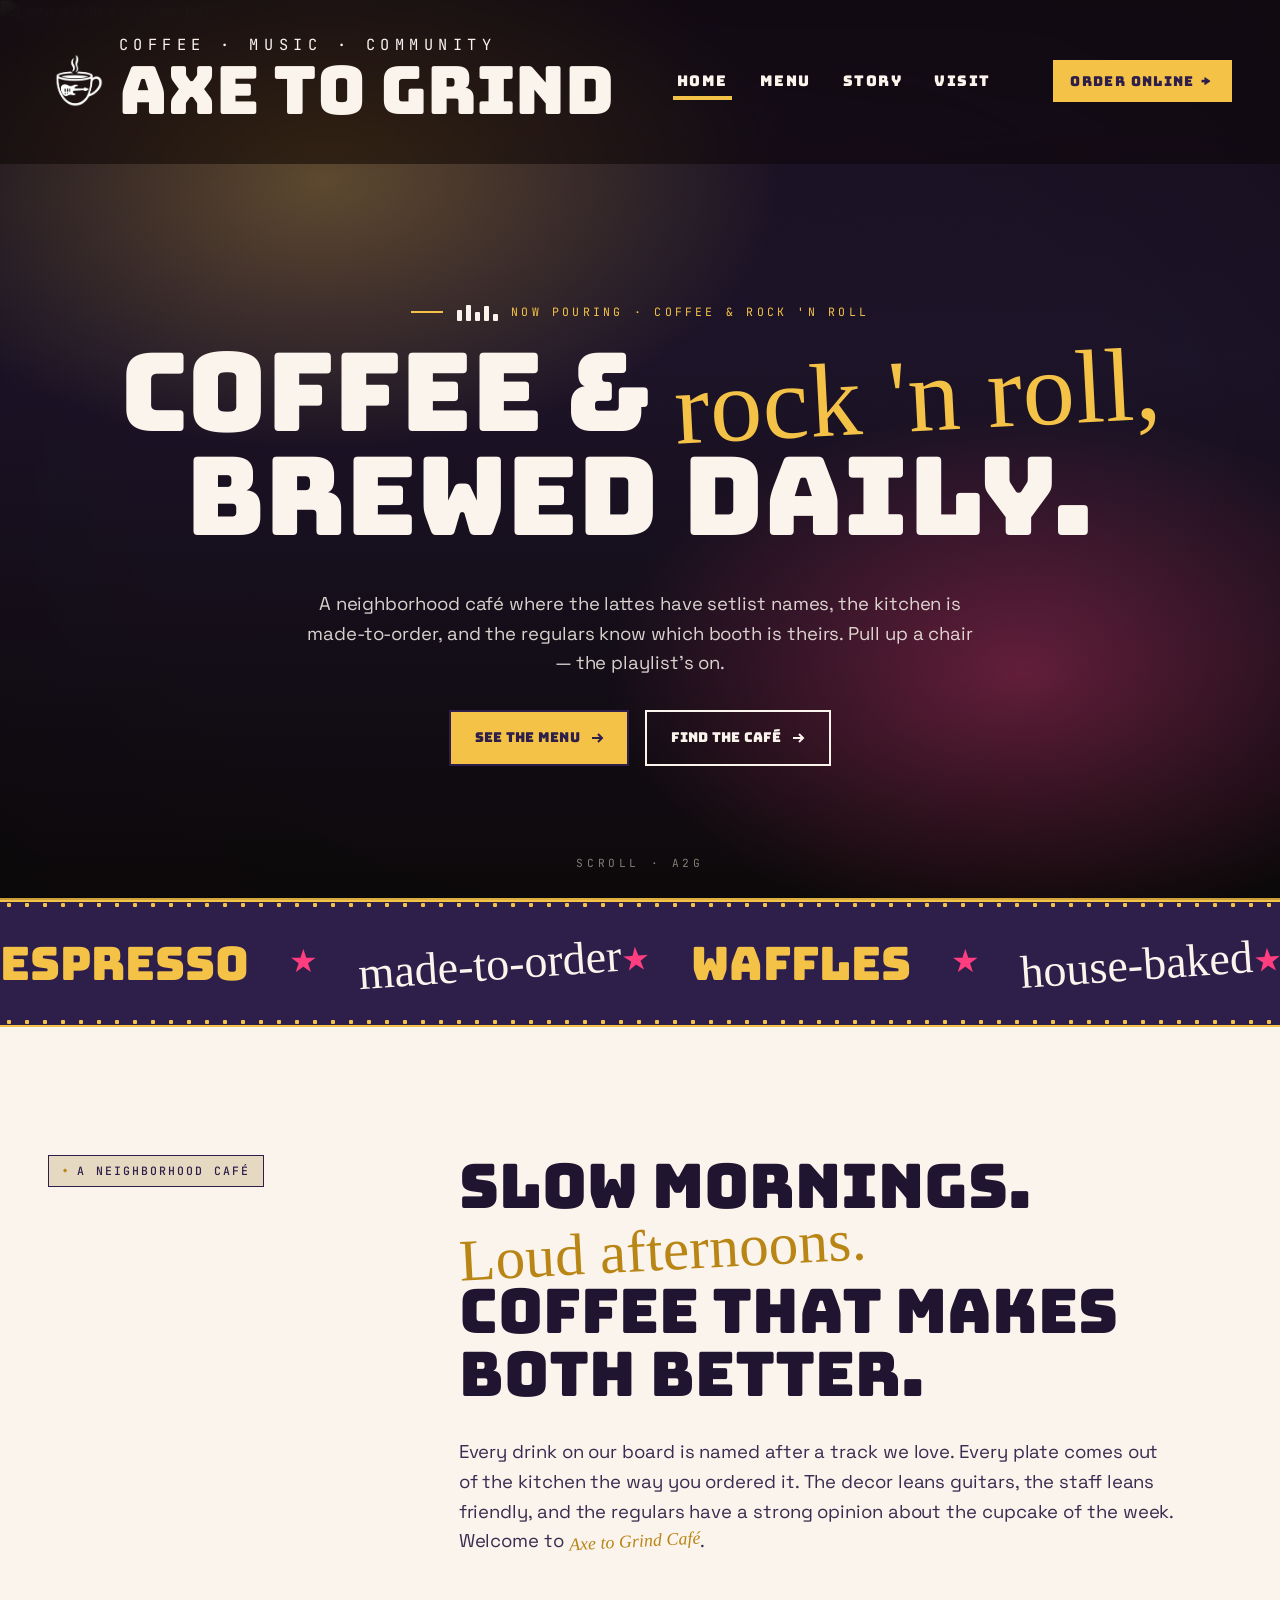
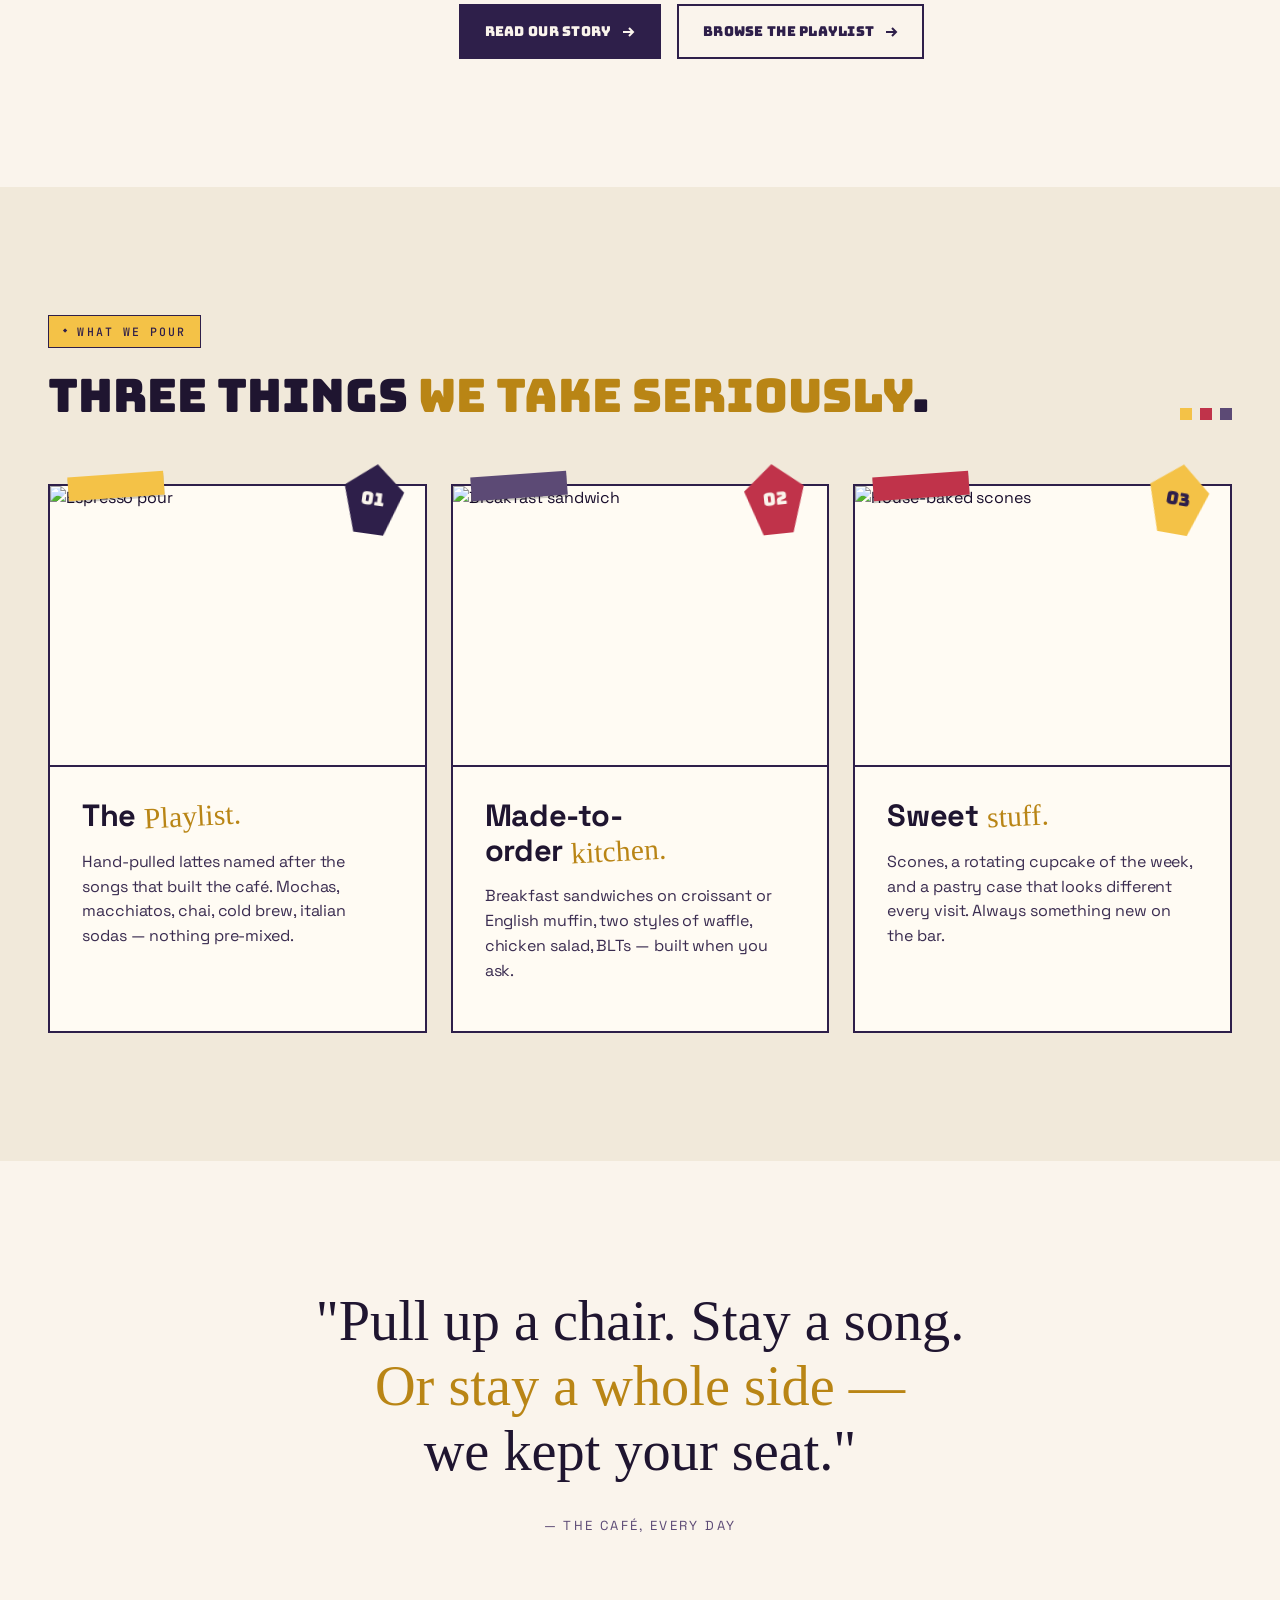
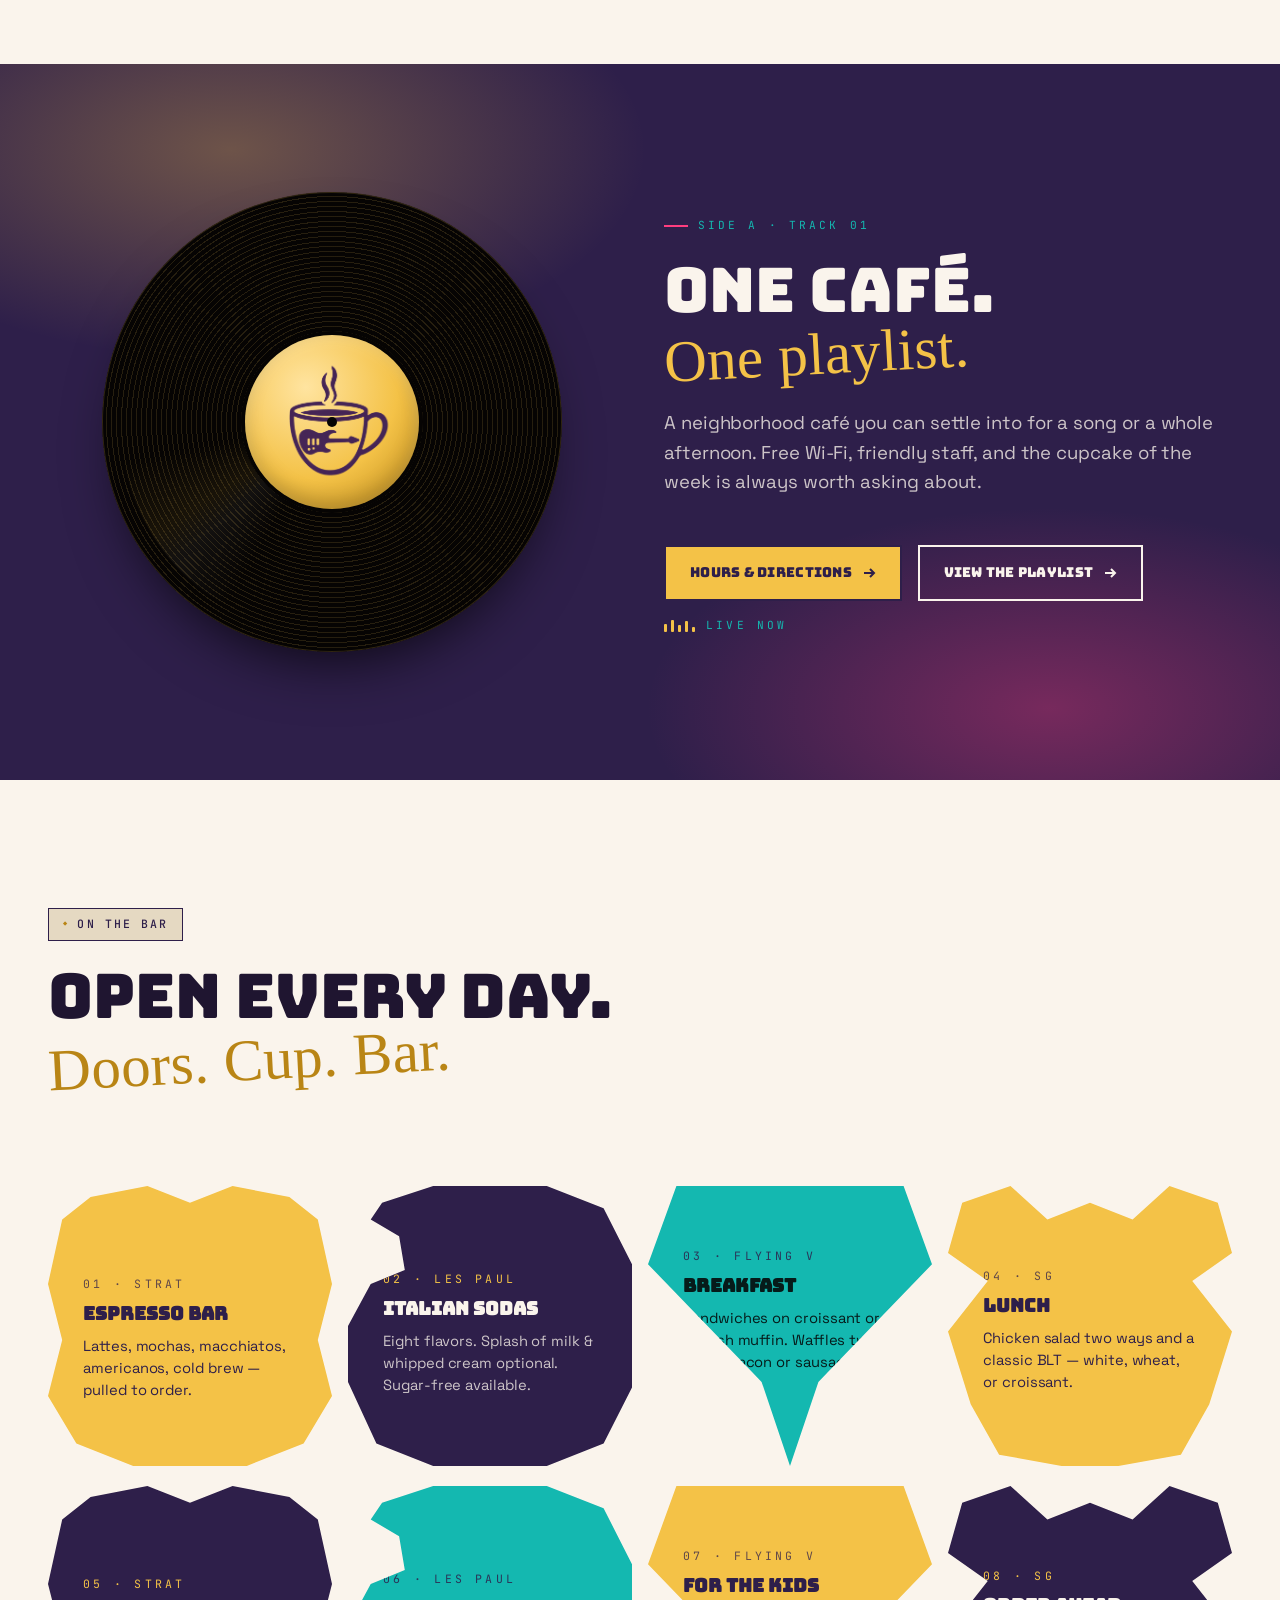
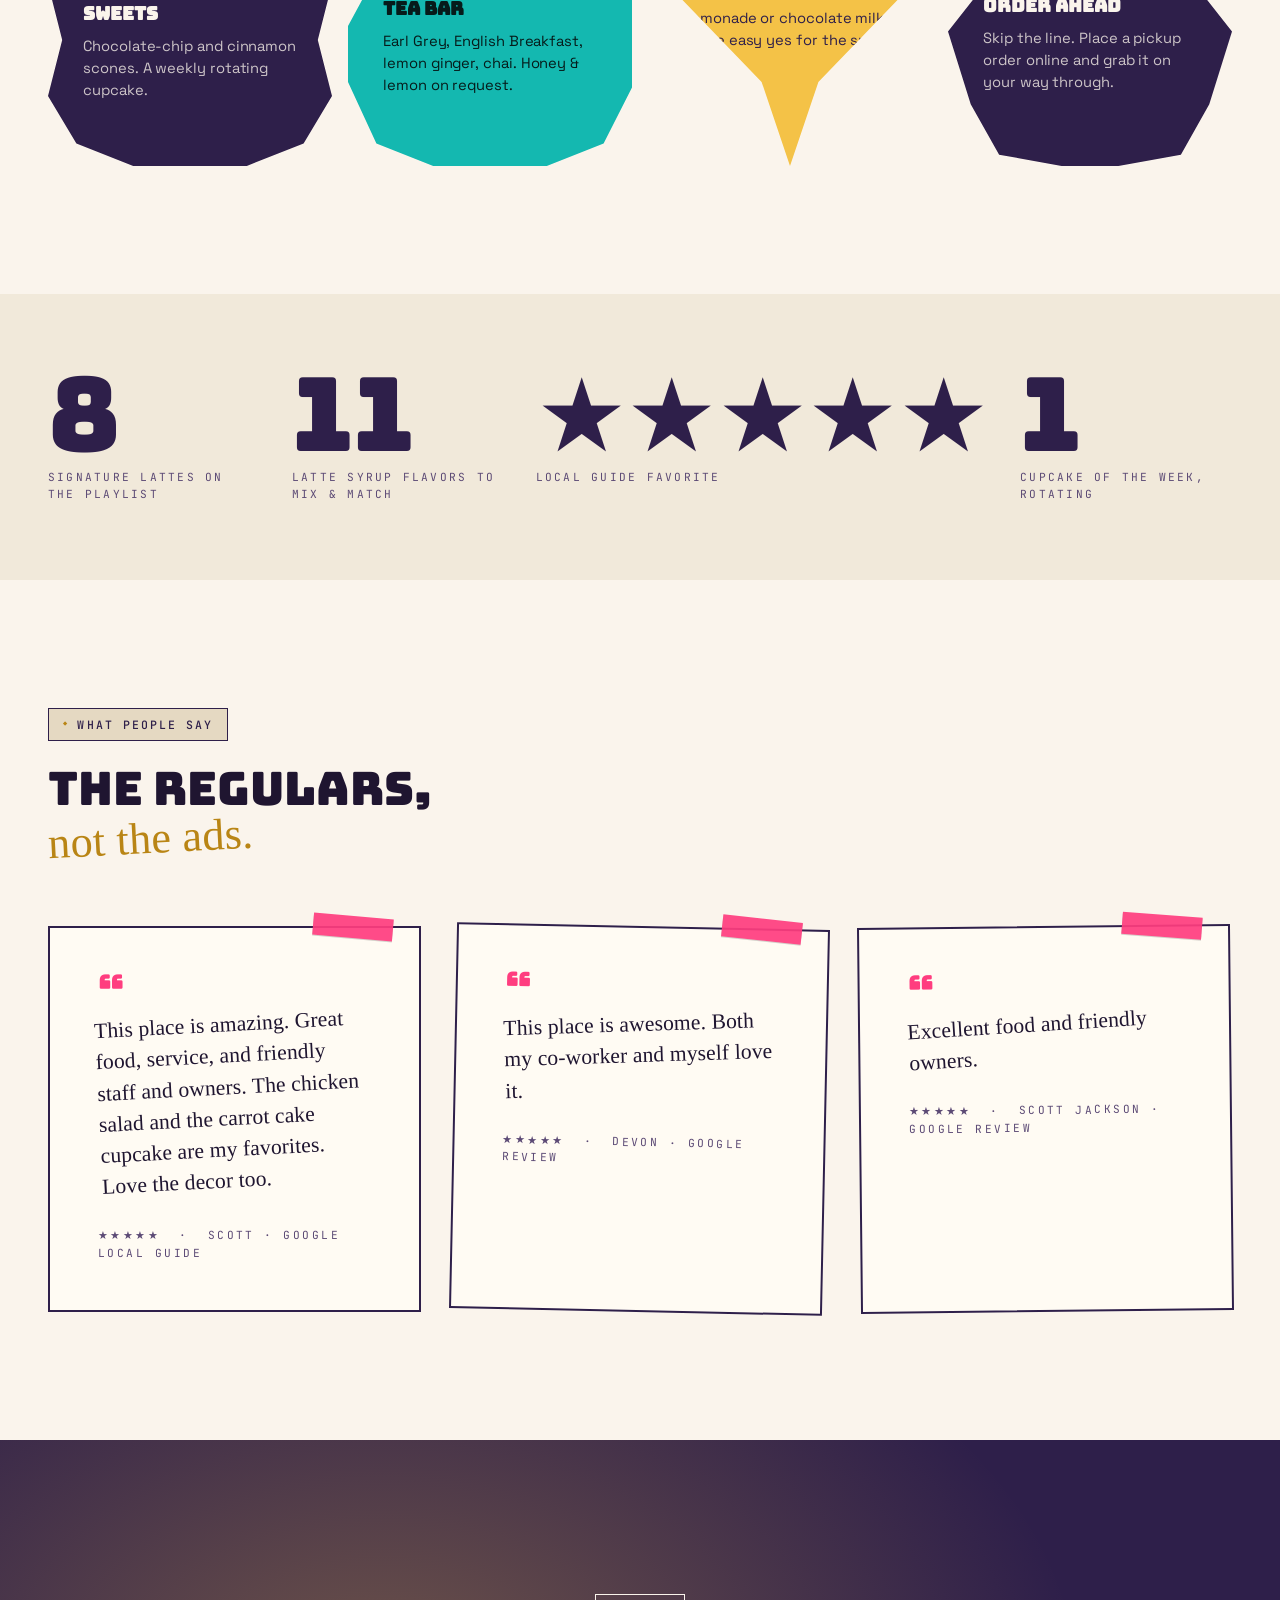
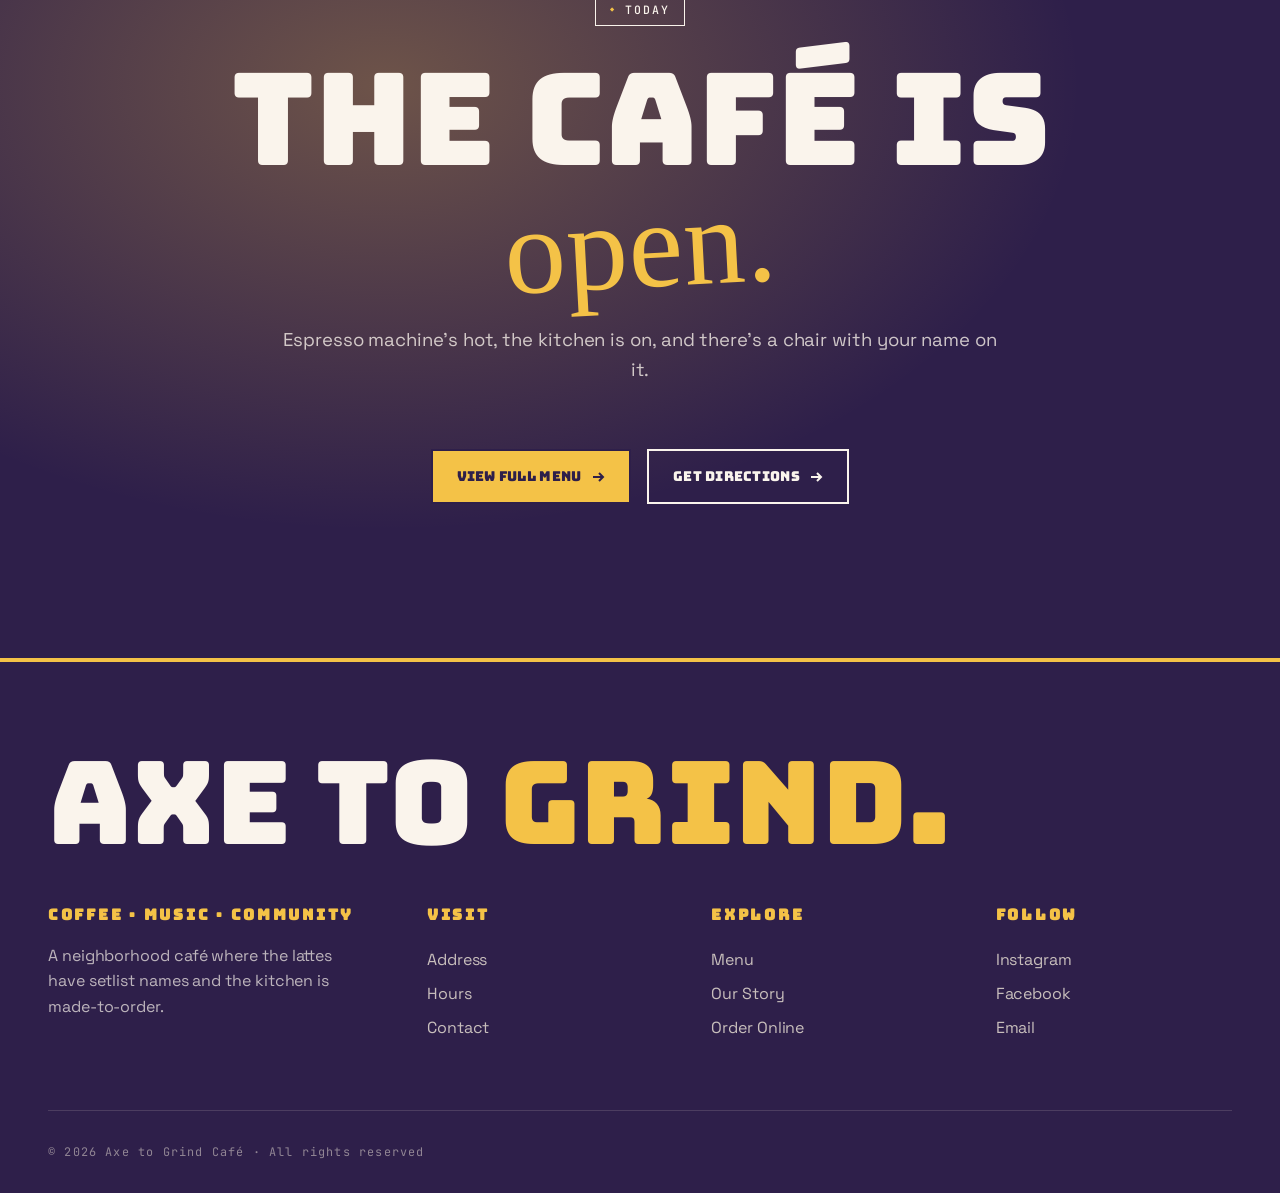
==== commit d8629b68: "Yellow back, teal added, vinyl fixed, info cards become guitar bodies Palette - --amber bumped to a " ====
--- a/index.html
+++ b/index.html
@@ -52,7 +52,7 @@
         Now Pouring · Coffee &amp; Rock 'n Roll
       </div>
       <h1 class="display fade-up" style="font-size: clamp(2.6rem, 8.5vw, 8.4rem); margin-top: 1.2rem; animation-delay: 0.3s; color: var(--bg);">
-        <span class="nowrap">Coffee &amp; <span class="serif" style="color: var(--neon);">rock 'n roll,</span></span><br />
+        <span class="nowrap">Coffee &amp; <span class="serif" style="color: var(--amber);">rock 'n roll,</span></span><br />
         <span class="nowrap">brewed daily.</span>
       </h1>
     </div>
@@ -184,15 +184,17 @@
   <div class="wrap">
     <div class="grid-12" style="gap: var(--gutter); align-items: center;">
       <div style="grid-column: 1 / span 6;" data-reveal>
-        <!-- Vinyl record with the logo as the center label -->
+        <!-- Spinning gold-record with the brand icon as the center label -->
         <div class="vinyl-stage">
           <div class="vinyl"></div>
-          <img src="assets/axetogrindlogo.png" alt="Axe to Grind Café logo" class="vinyl-label" />
+          <div class="vinyl-label">
+            <img src="assets/coffeecupAxeIcon.png" alt="Axe to Grind Café icon" />
+          </div>
         </div>
       </div>
       <div style="grid-column: 7 / -1;" data-reveal data-delay="2">
-        <span class="setlist-tag">Side A · Track 01</span>
-        <h2 class="h-1 mt-5" style="color: var(--bg);">One café.<br /><span class="serif" style="color: var(--neon);">One playlist.</span></h2>
+        <span class="setlist-tag" style="color: var(--teal);">Side A · Track 01</span>
+        <h2 class="h-1 mt-5" style="color: var(--bg);">One café.<br /><span class="serif" style="color: var(--amber);">One playlist.</span></h2>
         <p class="lead mt-5" style="color: rgba(250,244,236,0.78);">A neighborhood café you can settle into for a song or a whole afternoon. Free Wi-Fi, friendly staff, and the cupcake of the week is always worth asking about.</p>
         <div class="mt-7 flex gap-4" style="flex-wrap: wrap; align-items: center;">
           <a href="visit.html" class="btn btn-amber btn-arrow">Hours &amp; Directions
@@ -201,8 +203,8 @@
           <a href="menu.html" class="btn btn-ghost-light btn-arrow">View the Playlist
             <svg viewBox="0 0 14 14" fill="none" stroke="currentColor" stroke-width="2"><path d="M2 7h10M8 3l4 4-4 4"/></svg>
           </a>
-          <span class="now-playing">
-            <span class="eq-bars" aria-hidden="true"><span></span><span></span><span></span><span></span><span></span></span>
+          <span class="now-playing" style="color: var(--teal);">
+            <span class="eq-bars" aria-hidden="true" style="--eq-c: var(--teal);"><span></span><span></span><span></span><span></span><span></span></span>
             Live now
           </span>
         </div>
@@ -219,46 +221,46 @@
       <h2 class="h-1 mt-5">Open every day.<br /><span class="serif text-amber">Doors. Cup. Bar.</span></h2>
     </div>
 
-    <div class="grid grid-4 mt-9" style="gap: 1rem;">
-      <div class="card" data-reveal>
-        <div class="text-amber" style="font-size: 0.78rem; letter-spacing: 0.2em; text-transform: uppercase;">01</div>
-        <h4 class="h-4 mt-3">Espresso Bar</h4>
-        <p class="text-soft mt-3" style="font-size: 0.95rem;">Lattes, mochas, macchiatos, americanos, cold brew &mdash; pulled to order.</p>
-      </div>
-      <div class="card" data-reveal data-delay="1">
-        <div class="text-amber" style="font-size: 0.78rem; letter-spacing: 0.2em; text-transform: uppercase;">02</div>
-        <h4 class="h-4 mt-3">Italian Sodas</h4>
-        <p class="text-soft mt-3" style="font-size: 0.95rem;">Eight flavors. Splash of milk &amp; whipped cream optional. Sugar-free available.</p>
-      </div>
-      <div class="card" data-reveal data-delay="2">
-        <div class="text-amber" style="font-size: 0.78rem; letter-spacing: 0.2em; text-transform: uppercase;">03</div>
-        <h4 class="h-4 mt-3">Breakfast</h4>
-        <p class="text-soft mt-3" style="font-size: 0.95rem;">Sandwiches on croissant or English muffin. Waffles two ways. Bacon or sausage.</p>
-      </div>
-      <div class="card" data-reveal data-delay="3">
-        <div class="text-amber" style="font-size: 0.78rem; letter-spacing: 0.2em; text-transform: uppercase;">04</div>
-        <h4 class="h-4 mt-3">Lunch</h4>
-        <p class="text-soft mt-3" style="font-size: 0.95rem;">Chicken salad two ways and a classic BLT &mdash; on white, wheat, or upgrade to a croissant.</p>
-      </div>
-      <div class="card" data-reveal>
-        <div class="text-amber" style="font-size: 0.78rem; letter-spacing: 0.2em; text-transform: uppercase;">05</div>
-        <h4 class="h-4 mt-3">Sweets</h4>
-        <p class="text-soft mt-3" style="font-size: 0.95rem;">Chocolate-chip and cinnamon scones. A weekly rotating cupcake. Worth the visit.</p>
-      </div>
-      <div class="card" data-reveal data-delay="1">
-        <div class="text-amber" style="font-size: 0.78rem; letter-spacing: 0.2em; text-transform: uppercase;">06</div>
-        <h4 class="h-4 mt-3">Tea Bar</h4>
-        <p class="text-soft mt-3" style="font-size: 0.95rem;">Earl Grey, English Breakfast, lemon ginger, chai. Honey &amp; lemon on request.</p>
-      </div>
-      <div class="card" data-reveal data-delay="2">
-        <div class="text-amber" style="font-size: 0.78rem; letter-spacing: 0.2em; text-transform: uppercase;">07</div>
-        <h4 class="h-4 mt-3">For the Kids</h4>
-        <p class="text-soft mt-3" style="font-size: 0.95rem;">Lemonade or chocolate milk &mdash; the easy yes for the small humans.</p>
-      </div>
-      <div class="card" data-reveal data-delay="3">
-        <div class="text-amber" style="font-size: 0.78rem; letter-spacing: 0.2em; text-transform: uppercase;">08</div>
-        <h4 class="h-4 mt-3">Order Ahead</h4>
-        <p class="text-soft mt-3" style="font-size: 0.95rem;">Skip the line. Place a pickup order online and grab it on your way through.</p>
+    <div class="grid grid-4 mt-9" style="gap: 1.25rem 1rem;">
+      <div class="guitar-card guitar-strat gc-yellow" data-reveal>
+        <div class="gc-num">01 · Strat</div>
+        <h4>Espresso Bar</h4>
+        <p>Lattes, mochas, macchiatos, americanos, cold brew &mdash; pulled to order.</p>
+      </div>
+      <div class="guitar-card guitar-lp gc-purple" data-reveal data-delay="1">
+        <div class="gc-num">02 · Les Paul</div>
+        <h4>Italian Sodas</h4>
+        <p>Eight flavors. Splash of milk &amp; whipped cream optional. Sugar-free available.</p>
+      </div>
+      <div class="guitar-card guitar-v gc-teal" data-reveal data-delay="2">
+        <div class="gc-num">03 · Flying V</div>
+        <h4>Breakfast</h4>
+        <p>Sandwiches on croissant or English muffin. Waffles two ways. Bacon or sausage.</p>
+      </div>
+      <div class="guitar-card guitar-sg gc-yellow" data-reveal data-delay="3">
+        <div class="gc-num">04 · SG</div>
+        <h4>Lunch</h4>
+        <p>Chicken salad two ways and a classic BLT &mdash; white, wheat, or croissant.</p>
+      </div>
+      <div class="guitar-card guitar-strat gc-purple" data-reveal>
+        <div class="gc-num">05 · Strat</div>
+        <h4>Sweets</h4>
+        <p>Chocolate-chip and cinnamon scones. A weekly rotating cupcake.</p>
+      </div>
+      <div class="guitar-card guitar-lp gc-teal" data-reveal data-delay="1">
+        <div class="gc-num">06 · Les Paul</div>
+        <h4>Tea Bar</h4>
+        <p>Earl Grey, English Breakfast, lemon ginger, chai. Honey &amp; lemon on request.</p>
+      </div>
+      <div class="guitar-card guitar-v gc-yellow" data-reveal data-delay="2">
+        <div class="gc-num">07 · Flying V</div>
+        <h4>For the Kids</h4>
+        <p>Lemonade or chocolate milk &mdash; the easy yes for the small humans.</p>
+      </div>
+      <div class="guitar-card guitar-sg gc-purple" data-reveal data-delay="3">
+        <div class="gc-num">08 · SG</div>
+        <h4>Order Ahead</h4>
+        <p>Skip the line. Place a pickup order online and grab it on your way through.</p>
       </div>
     </div>
   </div>
--- a/styles/globals.css
+++ b/styles/globals.css
@@ -33,9 +33,12 @@
   --text-dim: #5C4A75;
   --text-faint: #8C7CA0;
 
-  --amber: #D9A441;          /* guitar-string brass — accent on dark */
-  --amber-deep: #9F7320;
-  --amber-glow: rgba(217, 164, 65, 0.28);
+  --amber: #F4C247;          /* RICH yellow/gold — primary rock accent */
+  --amber-deep: #B98515;
+  --amber-glow: rgba(244, 194, 71, 0.32);
+  --teal: #14B8B0;           /* electric teal — third pillar of the palette */
+  --teal-deep: #0E8C86;
+  --teal-glow: rgba(20, 184, 176, 0.32);
   --wine: #C0334A;           /* stage-curtain red — punctuates rock moments */
   --wine-deep: #8A1F30;
   --moss: #5C4A75;           /* secondary muted purple */
@@ -1208,33 +1211,36 @@
 .eq-bars.eq-neon span { background: var(--neon); }
 .eq-bars.eq-bg span { background: var(--bg); }
 
-/* Vinyl record — pure CSS concentric circles, used as decorative bg */
+/* Vinyl record — black record w/ gold groove highlights (gold-record award vibe) */
 .vinyl {
-  width: 320px; height: 320px;
+  width: 100%; height: 100%;
   border-radius: 50%;
   background:
-    radial-gradient(circle at 50% 50%, var(--neon) 0 4%, var(--ink-2) 4.1% 7%, transparent 7.1%),
-    /* concentric grooves */
+    /* concentric groove highlights — subtle gold reflections every few mm */
     repeating-radial-gradient(circle at 50% 50%,
-      var(--ink-3) 0 1px,
-      var(--ink) 1px 4px),
-    var(--ink);
+      rgba(244, 194, 71, 0.12) 0 1px,
+      #060403 1px 5px),
+    #0A0807;
   box-shadow:
-    inset 0 0 0 8px rgba(255,255,255,0.02),
-    0 30px 60px -25px rgba(0,0,0,0.7);
+    inset 0 0 0 1px rgba(244, 194, 71, 0.18),
+    0 30px 60px -25px rgba(0,0,0,0.8);
   position: relative;
-  animation: vinylSpin 14s linear infinite;
+  animation: vinylSpin 18s linear infinite;
 }
 .vinyl::after {
-  /* white reflection arc */
-  content: ''; position: absolute; inset: 6%;
+  /* light reflection arc */
+  content: ''; position: absolute; inset: 4%;
   border-radius: 50%;
-  background: conic-gradient(from 200deg, transparent 0deg, rgba(255,255,255,0.06) 12deg, transparent 30deg);
+  background: conic-gradient(from 210deg,
+    transparent 0deg,
+    rgba(255,255,255,0.05) 18deg,
+    rgba(244, 194, 71, 0.08) 28deg,
+    transparent 50deg);
   pointer-events: none;
 }
 @keyframes vinylSpin { to { transform: rotate(360deg); } }
 
-/* Vinyl-stage — wraps a .vinyl record + a .vinyl-label image (logo) at center */
+/* Vinyl-stage — wraps a .vinyl record + a .vinyl-label center label */
 .vinyl-stage {
   position: relative;
   width: 100%;
@@ -1244,18 +1250,34 @@
   display: grid;
   place-items: center;
 }
-.vinyl-stage .vinyl {
-  width: 100%; height: 100%;
-}
+/* Gold center label — the "record award" hub with the brand icon */
 .vinyl-label {
   position: absolute;
-  width: 52%;
+  width: 38%;
   aspect-ratio: 1;
   border-radius: 50%;
-  background: var(--bg);
-  padding: 6%;
-  box-shadow: 0 8px 24px -8px rgba(0,0,0,0.6);
-  pointer-events: none;
+  background:
+    radial-gradient(circle at 35% 30%, #FFE4A0 0%, var(--amber) 55%, var(--amber-deep) 100%);
+  box-shadow:
+    0 0 0 4px #060403,
+    inset 0 -8px 18px rgba(0,0,0,0.18),
+    inset 0 6px 14px rgba(255,255,255,0.18);
+  display: grid;
+  place-items: center;
+  z-index: 2;
+}
+/* Center pin hole */
+.vinyl-label::after {
+  content: ''; position: absolute; top: 50%; left: 50%;
+  width: 10px; height: 10px;
+  background: #060403;
+  border-radius: 50%;
+  transform: translate(-50%, -50%);
+  z-index: 3;
+}
+.vinyl-label img {
+  width: 70%; height: auto; display: block;
+  position: relative; z-index: 1;
 }
 
 /* Spotlight overlay — drop on any dark section for stage glow */
@@ -1340,3 +1362,111 @@
 .now-playing .eq-bars { height: 14px; }
 .now-playing .eq-bars span { width: 3px; }
 
+/* ==========================================================================
+   GUITAR-BODY CARDS
+   Each card is clipped into a different rock-guitar silhouette
+   (Stratocaster, Les Paul, Flying V, SG-style) and gets a poster-color bg.
+   ========================================================================== */
+.guitar-card {
+  position: relative;
+  min-height: 280px;
+  padding: 3rem 2.2rem 2.5rem;
+  border: none;
+  border-radius: 0;
+  display: flex;
+  flex-direction: column;
+  justify-content: center;
+  align-items: flex-start;
+  text-align: left;
+  transition: transform var(--dur) var(--ease), filter var(--dur) var(--ease);
+}
+.guitar-card:hover { transform: translateY(-6px) rotate(-0.6deg); filter: drop-shadow(6px 6px 0 var(--ink)); }
+.guitar-card .gc-num {
+  font-family: var(--font-mono);
+  font-size: 0.72rem;
+  letter-spacing: 0.28em;
+  text-transform: uppercase;
+  margin-bottom: 0.7rem;
+  opacity: 0.75;
+}
+.guitar-card h4 {
+  font-family: var(--font-display);
+  text-transform: uppercase;
+  letter-spacing: 0;
+  font-size: 1.15rem;
+  line-height: 1.1;
+  margin-bottom: 0.7rem;
+}
+.guitar-card p {
+  font-size: 0.92rem;
+  line-height: 1.5;
+  font-weight: 400;
+}
+
+/* --- Shape 1: Stratocaster — double cutaway, two upper horns --- */
+.guitar-strat {
+  clip-path: polygon(
+    35% 0%, 50% 6%, 65% 0%,
+    85% 4%, 95% 12%,
+    100% 35%, 95% 55%, 100% 75%,
+    90% 92%, 70% 100%,
+    30% 100%, 10% 92%,
+    0% 75%, 5% 55%, 0% 35%,
+    5% 12%, 15% 4%
+  );
+  padding-top: 4rem;
+}
+/* --- Shape 2: Les Paul — single cutaway upper-left --- */
+.guitar-lp {
+  clip-path: polygon(
+    30% 0%, 70% 0%,
+    90% 8%, 100% 28%, 100% 72%, 90% 92%,
+    70% 100%, 30% 100%,
+    10% 92%, 0% 70%, 0% 50%, 8% 35%,
+    20% 30%, 18% 18%, 8% 12%, 12% 6%
+  );
+  padding-top: 3.4rem;
+}
+/* --- Shape 3: Flying V — pointed V at the bottom --- */
+.guitar-v {
+  clip-path: polygon(
+    10% 0%, 90% 0%,
+    100% 28%,
+    60% 70%, 50% 100%, 40% 70%,
+    0% 28%
+  );
+  padding-bottom: 5rem;
+}
+/* --- Shape 4: SG — sharper twin horns at the top --- */
+.guitar-sg {
+  clip-path: polygon(
+    35% 12%, 50% 6%, 65% 12%,
+    78% 0%, 95% 6%, 100% 24%, 86% 34%,
+    100% 52%, 92% 78%,
+    82% 96%, 60% 100%, 40% 100%, 18% 96%,
+    8% 78%, 0% 52%,
+    14% 34%, 0% 24%, 5% 6%, 22% 0%
+  );
+  padding-top: 4rem;
+  padding-bottom: 3.5rem;
+}
+
+/* --- Color variants --- */
+.gc-yellow { background: var(--amber); color: var(--ink); }
+.gc-purple { background: var(--ink); color: var(--bg); }
+.gc-teal   { background: var(--teal); color: #061B1A; }
+.gc-cream  { background: var(--paper); color: var(--ink); box-shadow: inset 0 0 0 2px var(--ink); }
+
+.gc-purple .gc-num { color: var(--amber); opacity: 1; }
+.gc-purple h4 { color: var(--bg); }
+.gc-purple p  { color: rgba(250,244,236,0.78); }
+.gc-teal   .gc-num { color: var(--ink); opacity: 0.85; }
+.gc-yellow .gc-num { color: var(--ink); opacity: 0.75; }
+
+/* Below 920px the grid collapses to 1col and the clip-paths distort — fall back
+   to plain bordered cards (still keep the bg colors so the rock energy stays). */
+@media (max-width: 920px) {
+  .guitar-card { clip-path: none !important; box-shadow: inset 0 0 0 2px var(--ink); padding: 2rem 1.6rem; min-height: 0; }
+  .gc-purple { box-shadow: inset 0 0 0 2px var(--amber); }
+}
+
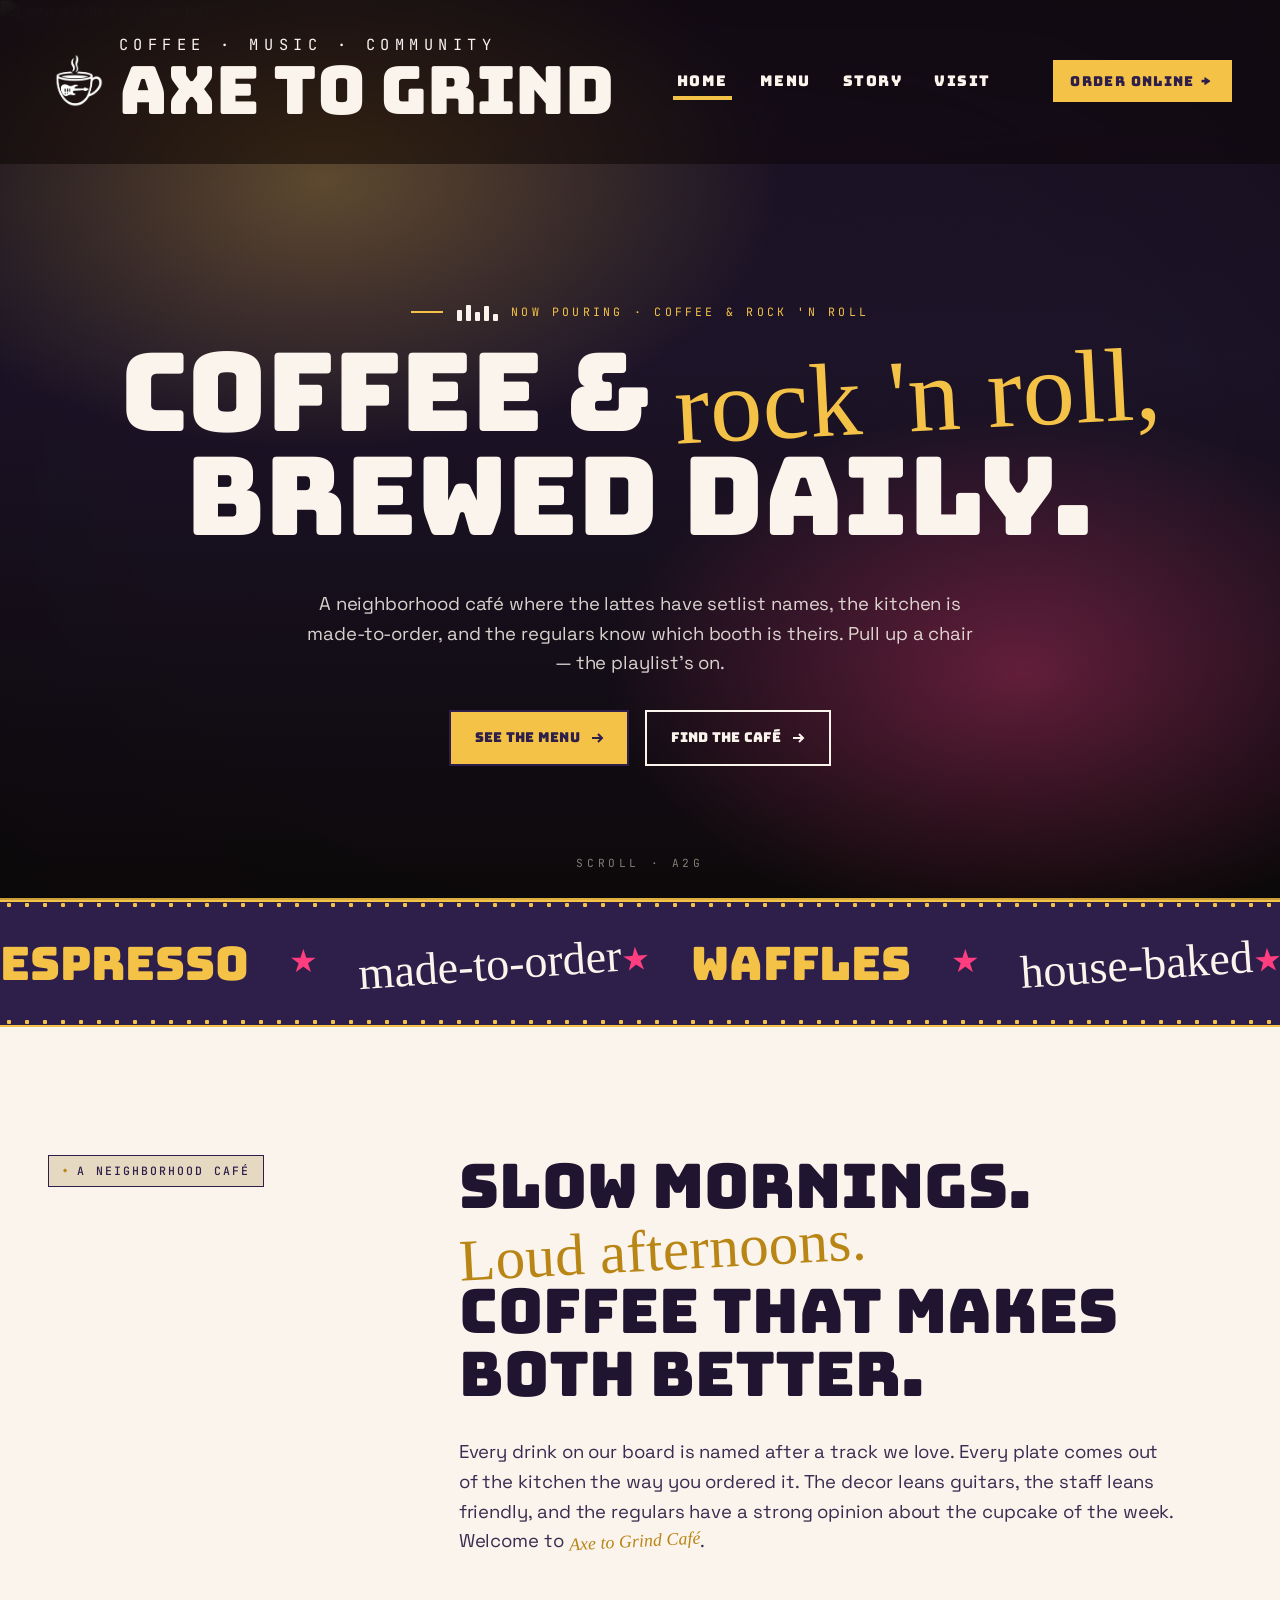
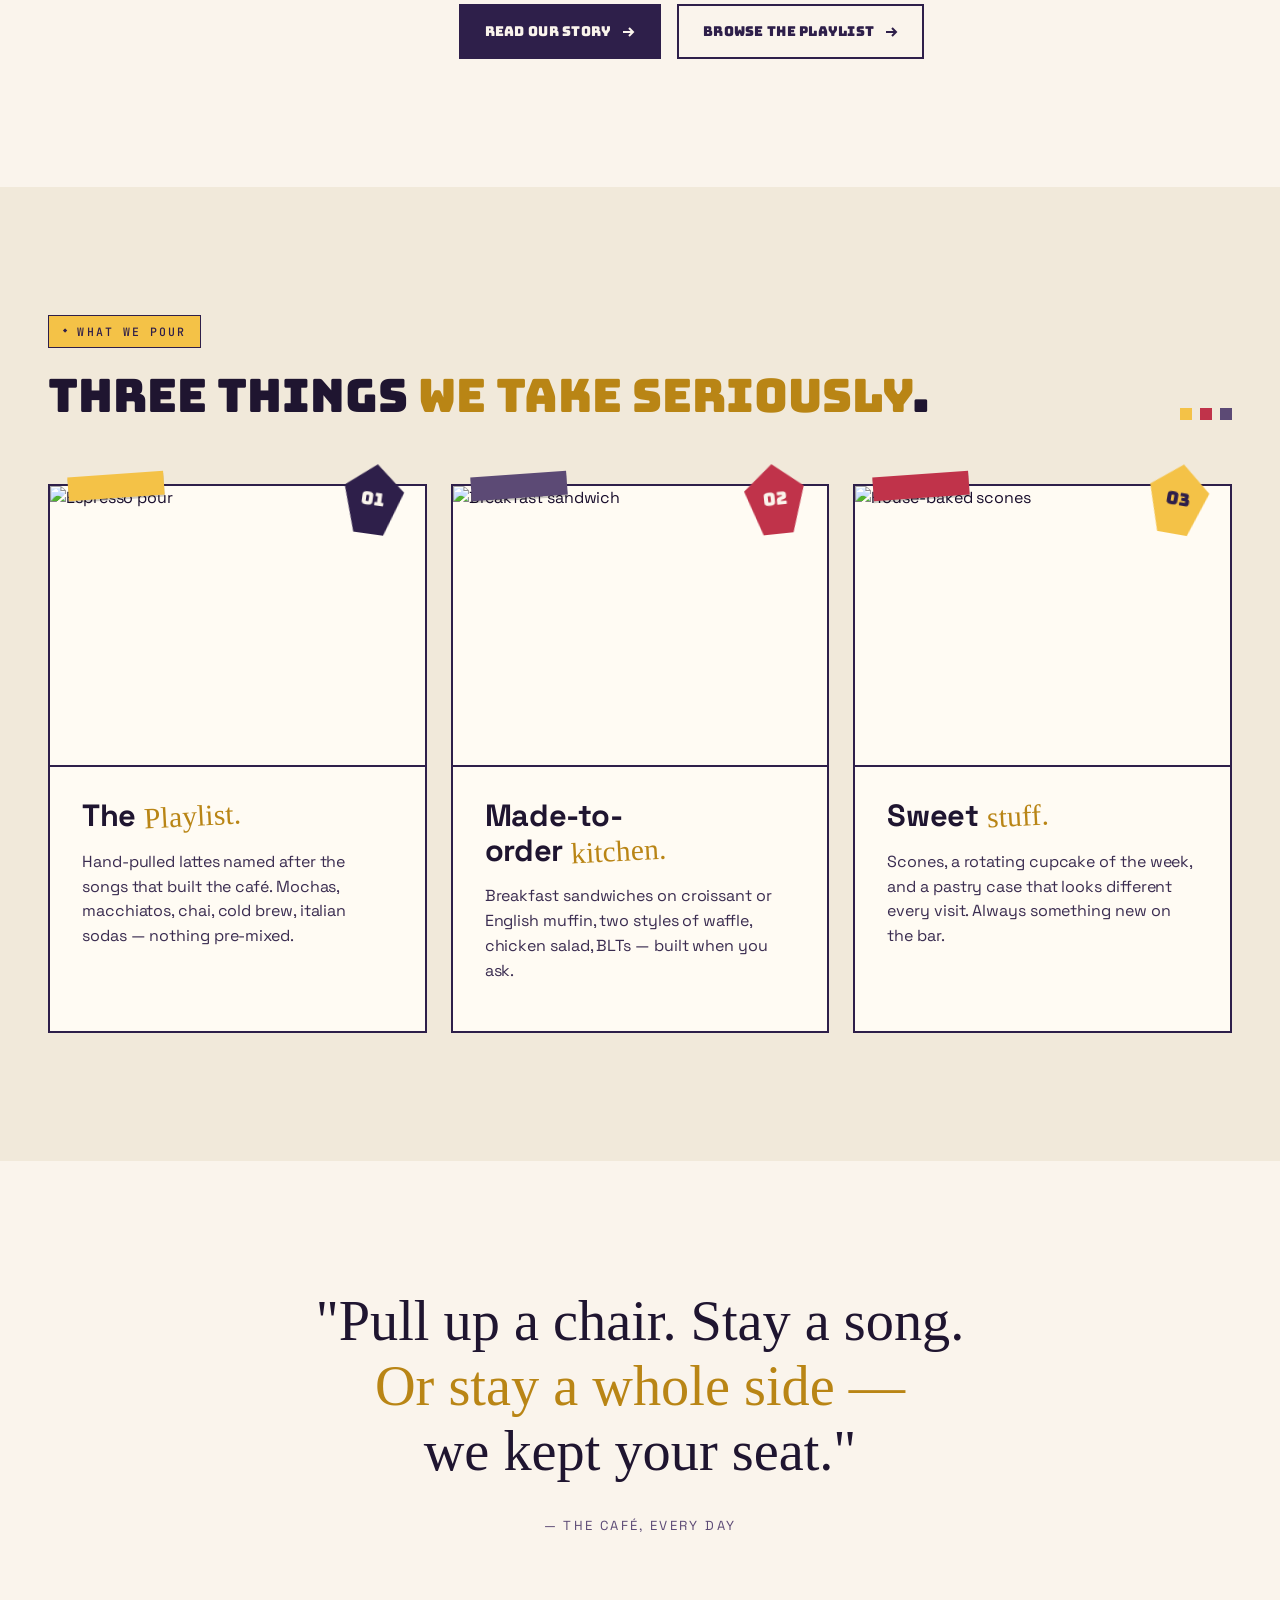
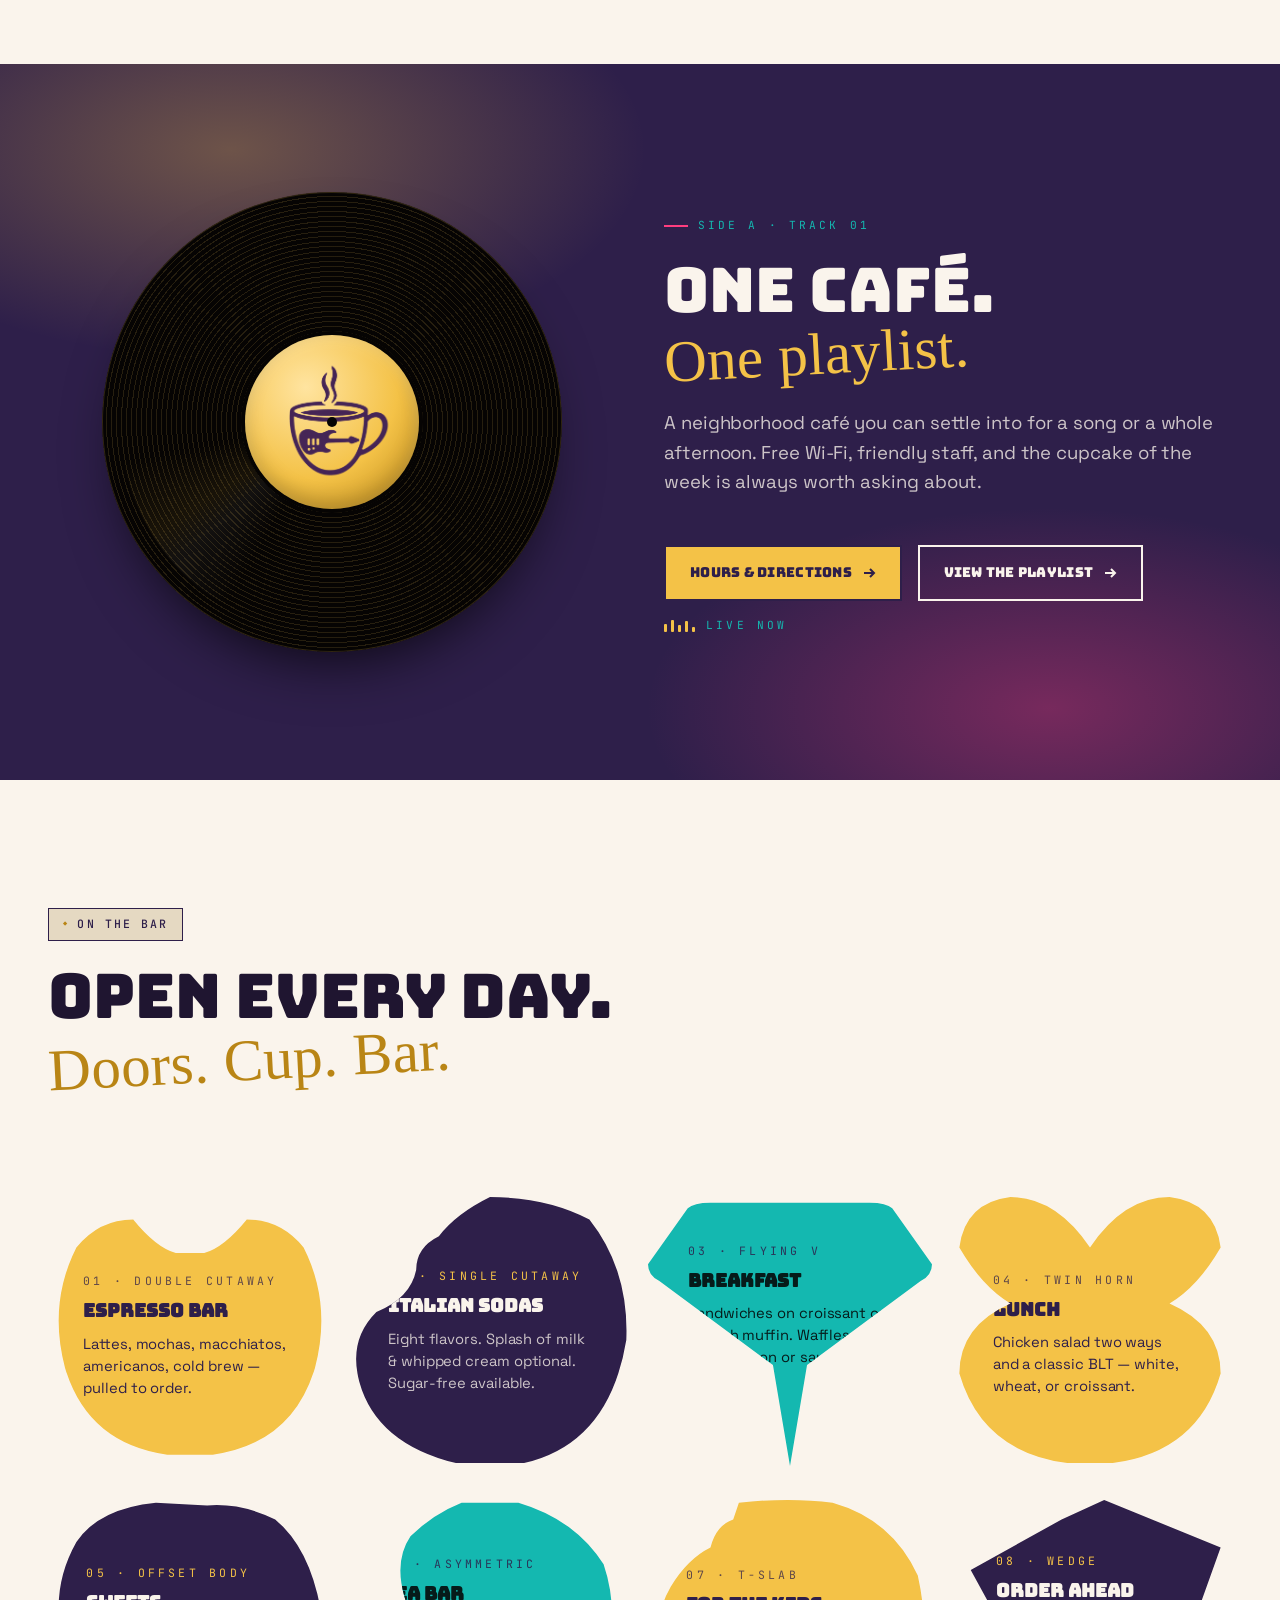
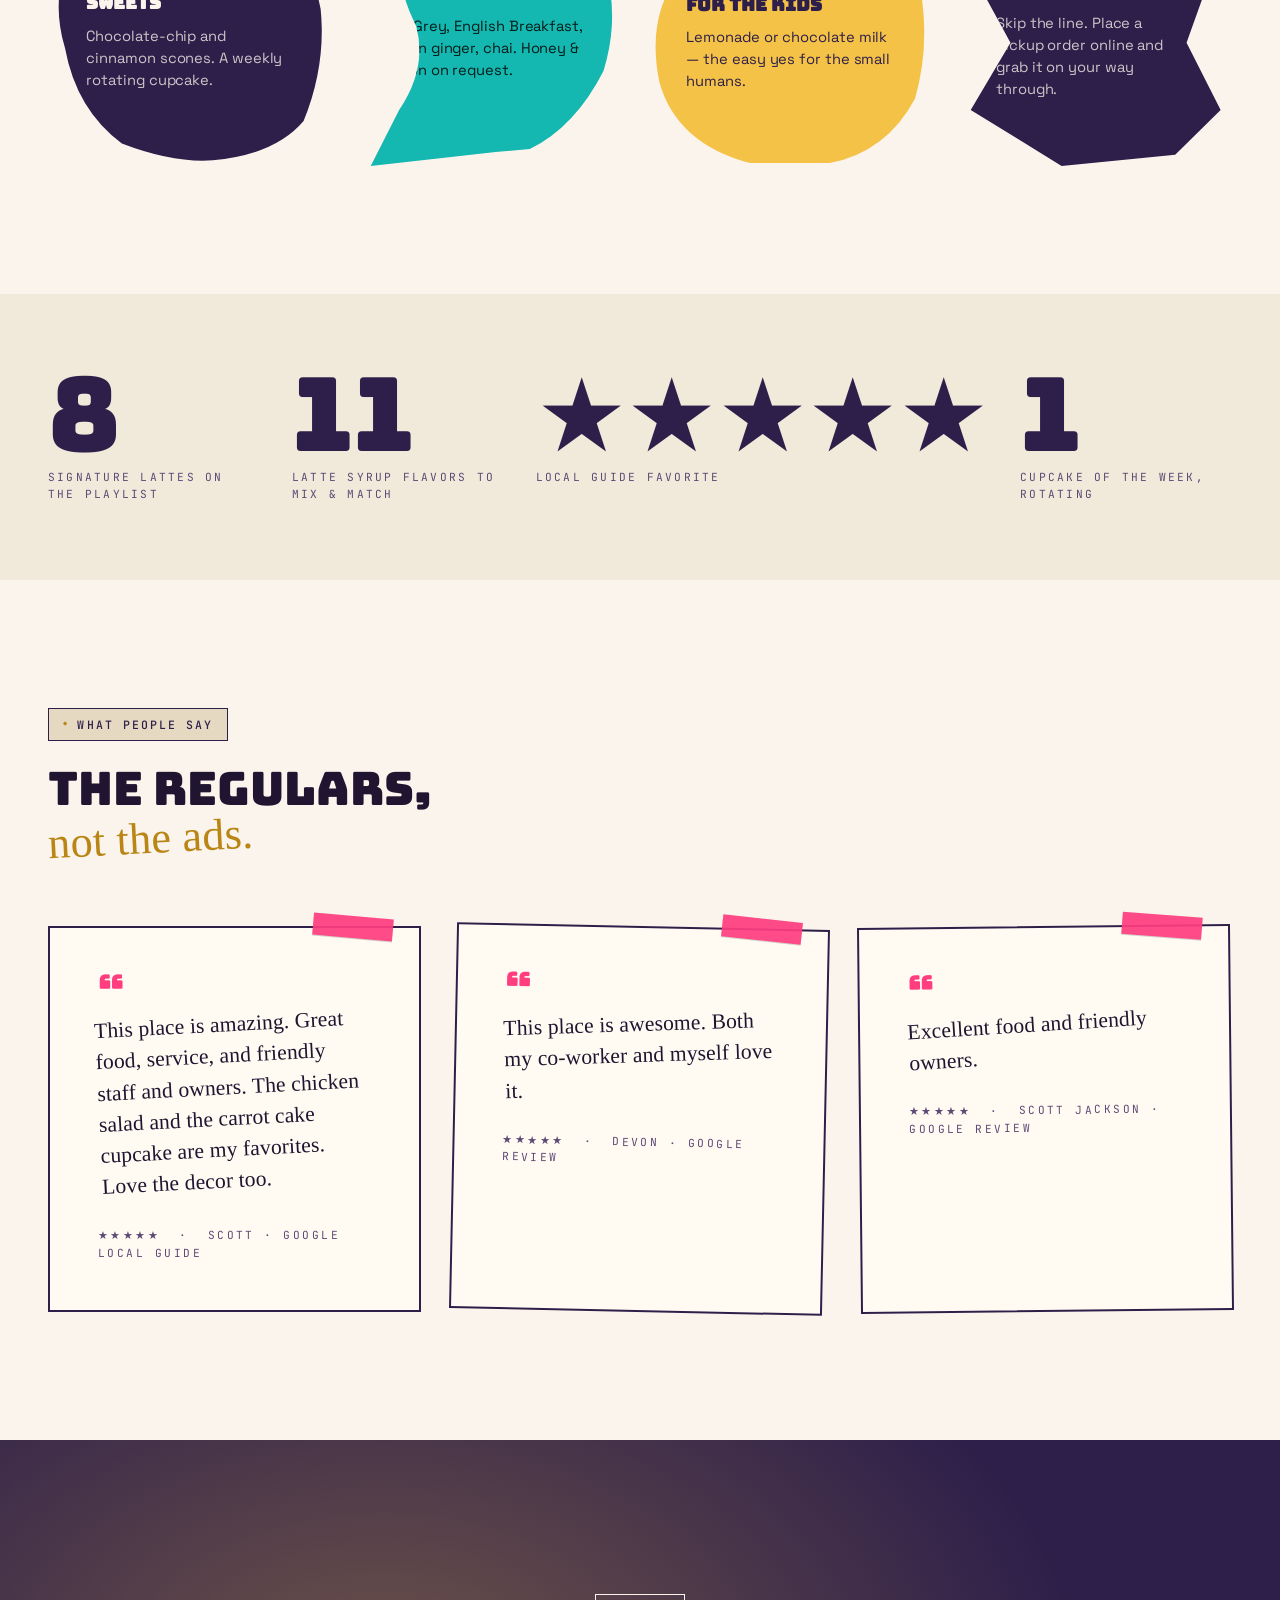
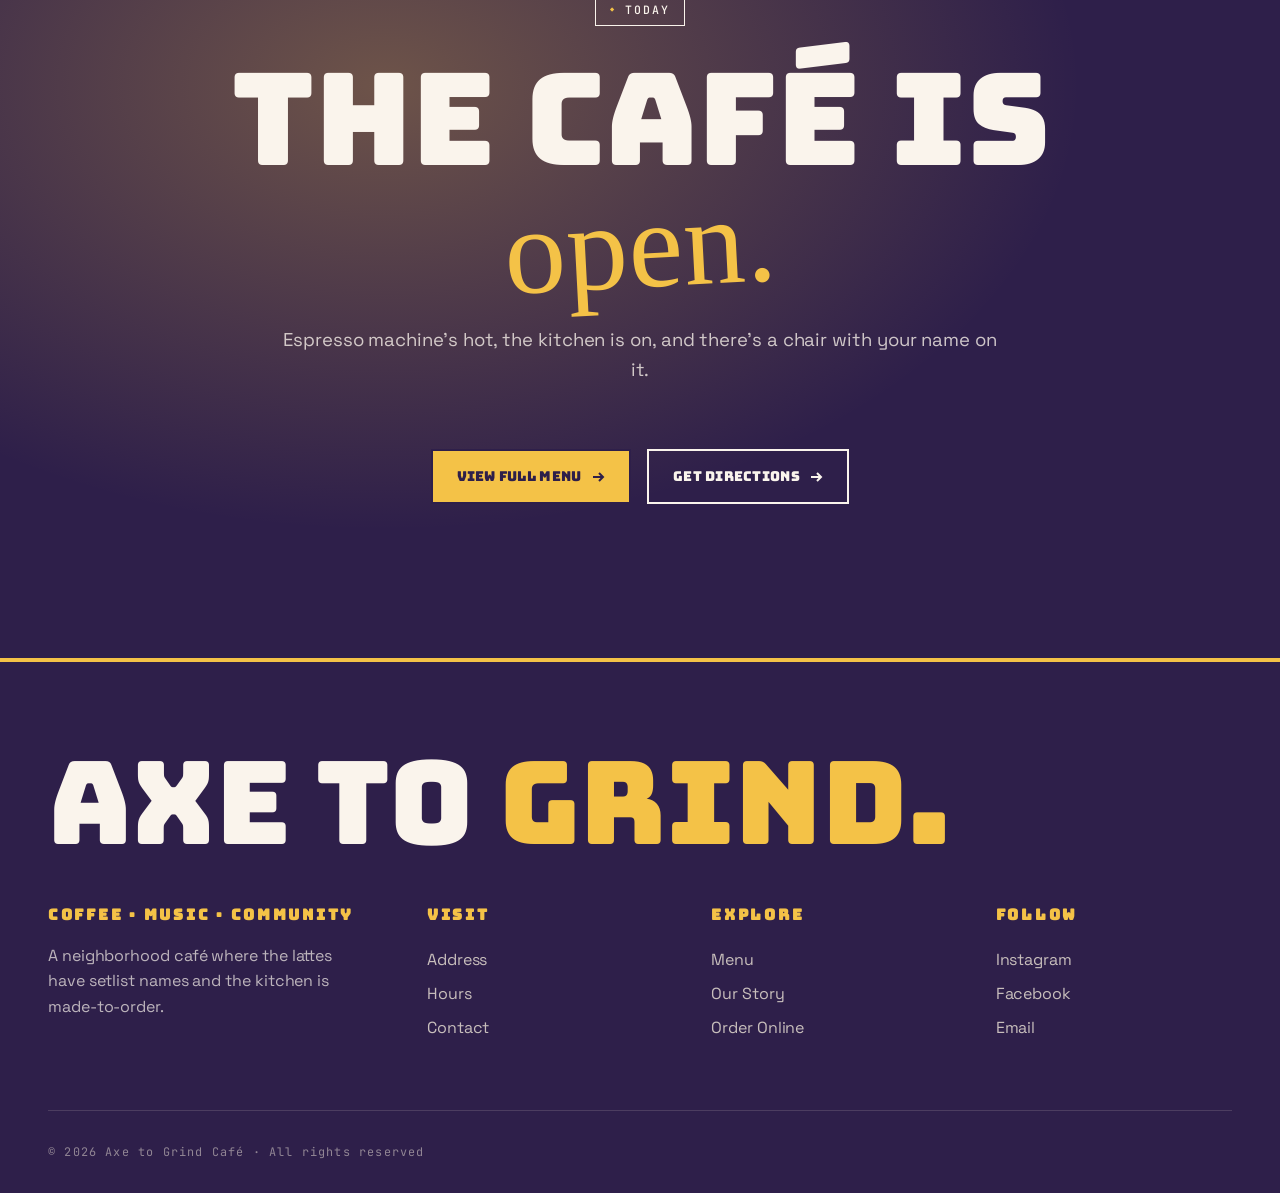
==== commit 6efeaa65: "Real SVG guitar silhouettes — 8 unique body shapes (smooth bezier curves) Replaced the polygon clip-" ====
--- a/index.html
+++ b/index.html
@@ -213,6 +213,45 @@
   </div>
 </section>
 
+<!-- SVG clip-path defs for the guitar-body cards (hand-drawn bezier silhouettes,
+     paths drawn in 0-100 space then scaled into objectBoundingBox via transform) -->
+<svg width="0" height="0" style="position:absolute" aria-hidden="true">
+  <defs>
+    <!-- Double Cutaway — two horns at top, contoured waist, full lower bout -->
+    <clipPath id="g-strat" clipPathUnits="objectBoundingBox">
+      <path transform="scale(0.01)" d="M 30 12 Q 18 12 10 22 Q 0 42 6 65 Q 14 92 42 96 L 58 96 Q 86 92 94 65 Q 100 42 90 22 Q 82 12 70 12 Q 62 22 55 24 L 45 24 Q 38 22 30 12 Z"/>
+    </clipPath>
+    <!-- Single Cutaway — smooth oval body, one notch upper-left -->
+    <clipPath id="g-lp" clipPathUnits="objectBoundingBox">
+      <path transform="scale(0.01)" d="M 50 4 Q 70 4 85 12 Q 99 30 98 55 Q 92 92 62 99 L 38 99 Q 10 92 4 70 Q 0 55 10 45 Q 22 40 24 30 Q 24 22 32 18 Q 38 10 50 4 Z"/>
+    </clipPath>
+    <!-- Flying V — sharp V cut at the bottom -->
+    <clipPath id="g-v" clipPathUnits="objectBoundingBox">
+      <path transform="scale(0.01)" d="M 22 6 L 78 6 Q 84 6 86 8 L 100 28 Q 100 32 96 34 L 56 64 L 50 100 L 44 64 L 4 34 Q 0 32 0 28 L 14 8 Q 16 6 22 6 Z"/>
+    </clipPath>
+    <!-- Twin Horn — sharper, more pronounced horns than the Double Cutaway -->
+    <clipPath id="g-sg" clipPathUnits="objectBoundingBox">
+      <path transform="scale(0.01)" d="M 50 22 Q 38 4 22 4 Q 6 6 4 22 Q 12 36 22 42 Q 4 50 4 67 Q 12 95 42 99 L 58 99 Q 88 95 96 67 Q 96 50 78 42 Q 88 36 96 22 Q 94 6 78 4 Q 62 4 50 22 Z"/>
+    </clipPath>
+    <!-- Offset Body — asymmetric, upper bout shifted, lower bout fuller -->
+    <clipPath id="g-jaz" clipPathUnits="objectBoundingBox">
+      <path transform="scale(0.01)" d="M 38 6 Q 18 8 10 20 Q 0 38 6 58 Q 10 80 26 92 Q 44 99 58 98 Q 80 96 90 84 Q 98 64 96 44 Q 92 22 80 12 Q 68 6 56 7 L 38 6 Z"/>
+    </clipPath>
+    <!-- Asymmetric — long pointed lower wing on one side -->
+    <clipPath id="g-mb" clipPathUnits="objectBoundingBox">
+      <path transform="scale(0.01)" d="M 40 6 L 60 6 Q 80 12 90 28 Q 96 46 90 66 Q 80 86 64 94 L 52 95 L 8 100 L 18 80 Q 28 65 24 50 Q 14 30 22 18 Q 30 10 40 6 Z"/>
+    </clipPath>
+    <!-- T-Slab — single cutaway, gentler curves, slabby -->
+    <clipPath id="g-tele" clipPathUnits="objectBoundingBox">
+      <path transform="scale(0.01)" d="M 32 6 Q 50 4 65 6 Q 86 12 95 32 Q 100 55 94 76 Q 84 95 64 99 L 36 99 Q 10 92 4 70 Q 0 50 8 36 Q 14 26 22 22 Q 24 14 30 12 L 32 6 Z"/>
+    </clipPath>
+    <!-- Wedge — angular asymmetric explorer-style slab -->
+    <clipPath id="g-exp" clipPathUnits="objectBoundingBox">
+      <path transform="scale(0.01)" d="M 55 5 L 96 22 L 84 56 L 96 80 L 80 96 L 40 100 L 8 80 L 22 56 L 8 30 L 40 12 L 55 5 Z"/>
+    </clipPath>
+  </defs>
+</svg>
+
 <!-- INSIDE / GRID -->
 <section class="section">
   <div class="wrap">
@@ -223,12 +262,12 @@
 
     <div class="grid grid-4 mt-9" style="gap: 1.25rem 1rem;">
       <div class="guitar-card guitar-strat gc-yellow" data-reveal>
-        <div class="gc-num">01 · Strat</div>
+        <div class="gc-num">01 · Double Cutaway</div>
         <h4>Espresso Bar</h4>
         <p>Lattes, mochas, macchiatos, americanos, cold brew &mdash; pulled to order.</p>
       </div>
       <div class="guitar-card guitar-lp gc-purple" data-reveal data-delay="1">
-        <div class="gc-num">02 · Les Paul</div>
+        <div class="gc-num">02 · Single Cutaway</div>
         <h4>Italian Sodas</h4>
         <p>Eight flavors. Splash of milk &amp; whipped cream optional. Sugar-free available.</p>
       </div>
@@ -238,27 +277,27 @@
         <p>Sandwiches on croissant or English muffin. Waffles two ways. Bacon or sausage.</p>
       </div>
       <div class="guitar-card guitar-sg gc-yellow" data-reveal data-delay="3">
-        <div class="gc-num">04 · SG</div>
+        <div class="gc-num">04 · Twin Horn</div>
         <h4>Lunch</h4>
         <p>Chicken salad two ways and a classic BLT &mdash; white, wheat, or croissant.</p>
       </div>
-      <div class="guitar-card guitar-strat gc-purple" data-reveal>
-        <div class="gc-num">05 · Strat</div>
+      <div class="guitar-card guitar-jaz gc-purple" data-reveal>
+        <div class="gc-num">05 · Offset Body</div>
         <h4>Sweets</h4>
         <p>Chocolate-chip and cinnamon scones. A weekly rotating cupcake.</p>
       </div>
-      <div class="guitar-card guitar-lp gc-teal" data-reveal data-delay="1">
-        <div class="gc-num">06 · Les Paul</div>
+      <div class="guitar-card guitar-mb gc-teal" data-reveal data-delay="1">
+        <div class="gc-num">06 · Asymmetric</div>
         <h4>Tea Bar</h4>
         <p>Earl Grey, English Breakfast, lemon ginger, chai. Honey &amp; lemon on request.</p>
       </div>
-      <div class="guitar-card guitar-v gc-yellow" data-reveal data-delay="2">
-        <div class="gc-num">07 · Flying V</div>
+      <div class="guitar-card guitar-tele gc-yellow" data-reveal data-delay="2">
+        <div class="gc-num">07 · T-Slab</div>
         <h4>For the Kids</h4>
         <p>Lemonade or chocolate milk &mdash; the easy yes for the small humans.</p>
       </div>
-      <div class="guitar-card guitar-sg gc-purple" data-reveal data-delay="3">
-        <div class="gc-num">08 · SG</div>
+      <div class="guitar-card guitar-exp gc-purple" data-reveal data-delay="3">
+        <div class="gc-num">08 · Wedge</div>
         <h4>Order Ahead</h4>
         <p>Skip the line. Place a pickup order online and grab it on your way through.</p>
       </div>
--- a/styles/globals.css
+++ b/styles/globals.css
@@ -1403,53 +1403,17 @@
   font-weight: 400;
 }
 
-/* --- Shape 1: Stratocaster — double cutaway, two upper horns --- */
-.guitar-strat {
-  clip-path: polygon(
-    35% 0%, 50% 6%, 65% 0%,
-    85% 4%, 95% 12%,
-    100% 35%, 95% 55%, 100% 75%,
-    90% 92%, 70% 100%,
-    30% 100%, 10% 92%,
-    0% 75%, 5% 55%, 0% 35%,
-    5% 12%, 15% 4%
-  );
-  padding-top: 4rem;
-}
-/* --- Shape 2: Les Paul — single cutaway upper-left --- */
-.guitar-lp {
-  clip-path: polygon(
-    30% 0%, 70% 0%,
-    90% 8%, 100% 28%, 100% 72%, 90% 92%,
-    70% 100%, 30% 100%,
-    10% 92%, 0% 70%, 0% 50%, 8% 35%,
-    20% 30%, 18% 18%, 8% 12%, 12% 6%
-  );
-  padding-top: 3.4rem;
-}
-/* --- Shape 3: Flying V — pointed V at the bottom --- */
-.guitar-v {
-  clip-path: polygon(
-    10% 0%, 90% 0%,
-    100% 28%,
-    60% 70%, 50% 100%, 40% 70%,
-    0% 28%
-  );
-  padding-bottom: 5rem;
-}
-/* --- Shape 4: SG — sharper twin horns at the top --- */
-.guitar-sg {
-  clip-path: polygon(
-    35% 12%, 50% 6%, 65% 12%,
-    78% 0%, 95% 6%, 100% 24%, 86% 34%,
-    100% 52%, 92% 78%,
-    82% 96%, 60% 100%, 40% 100%, 18% 96%,
-    8% 78%, 0% 52%,
-    14% 34%, 0% 24%, 5% 6%, 22% 0%
-  );
-  padding-top: 4rem;
-  padding-bottom: 3.5rem;
-}
+/* Each shape references an SVG <clipPath> defined in index.html (#defs-guitar).
+   SVG paths use bezier curves for true guitar-body silhouettes (smooth, ~6-9
+   anchor points each — far fewer "corners" than the previous polygons). */
+.guitar-strat { clip-path: url(#g-strat); padding: 3.6rem 2.2rem 2.4rem; }
+.guitar-lp    { clip-path: url(#g-lp);    padding: 3.2rem 2.5rem 2.6rem; }
+.guitar-v     { clip-path: url(#g-v);     padding: 2rem 2.5rem 4.6rem; }
+.guitar-sg    { clip-path: url(#g-sg);    padding: 3.6rem 2.8rem 2.6rem; }
+.guitar-jaz   { clip-path: url(#g-jaz);   padding: 2.8rem 2.4rem 2.6rem; }
+.guitar-mb    { clip-path: url(#g-mb);    padding: 2.6rem 3rem 3.6rem 2.2rem; }
+.guitar-tele  { clip-path: url(#g-tele);  padding: 2.8rem 2.4rem 2.4rem; }
+.guitar-exp   { clip-path: url(#g-exp);   padding: 2.4rem 3rem; }
 
 /* --- Color variants --- */
 .gc-yellow { background: var(--amber); color: var(--ink); }
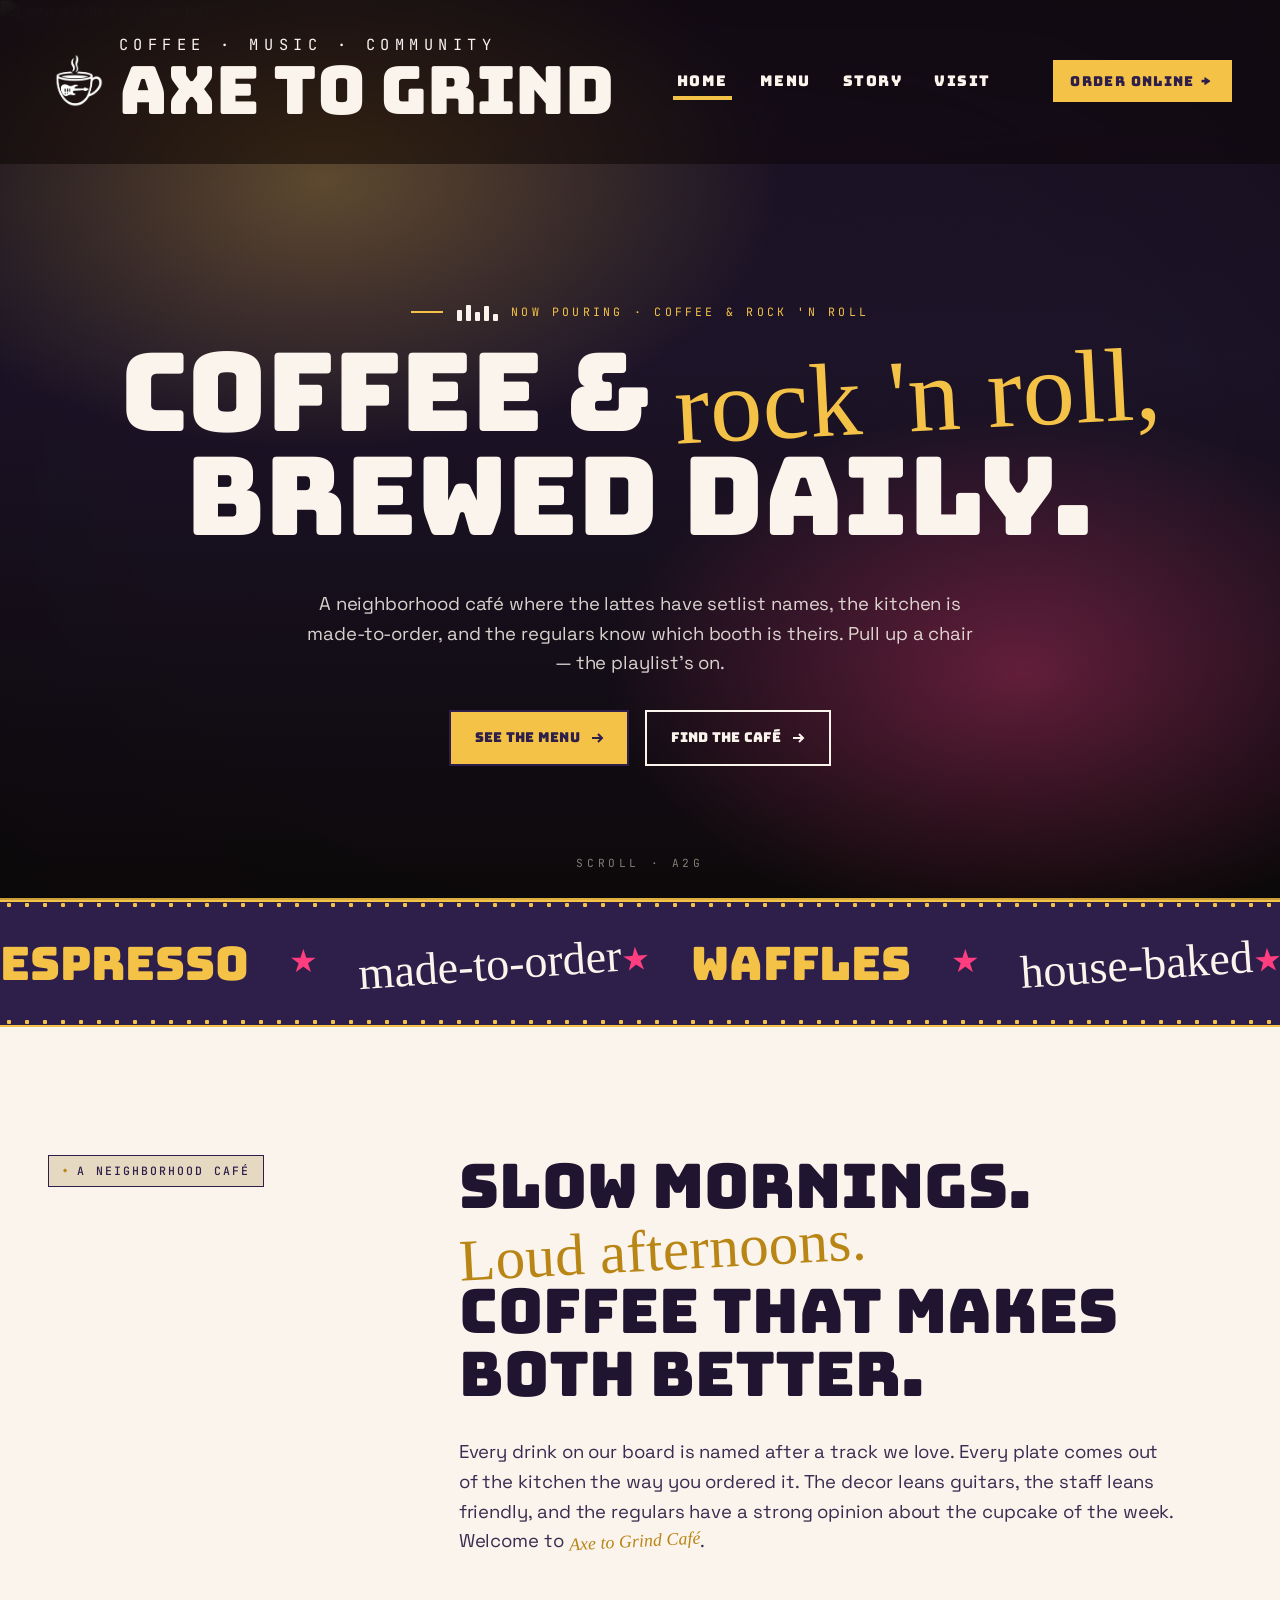
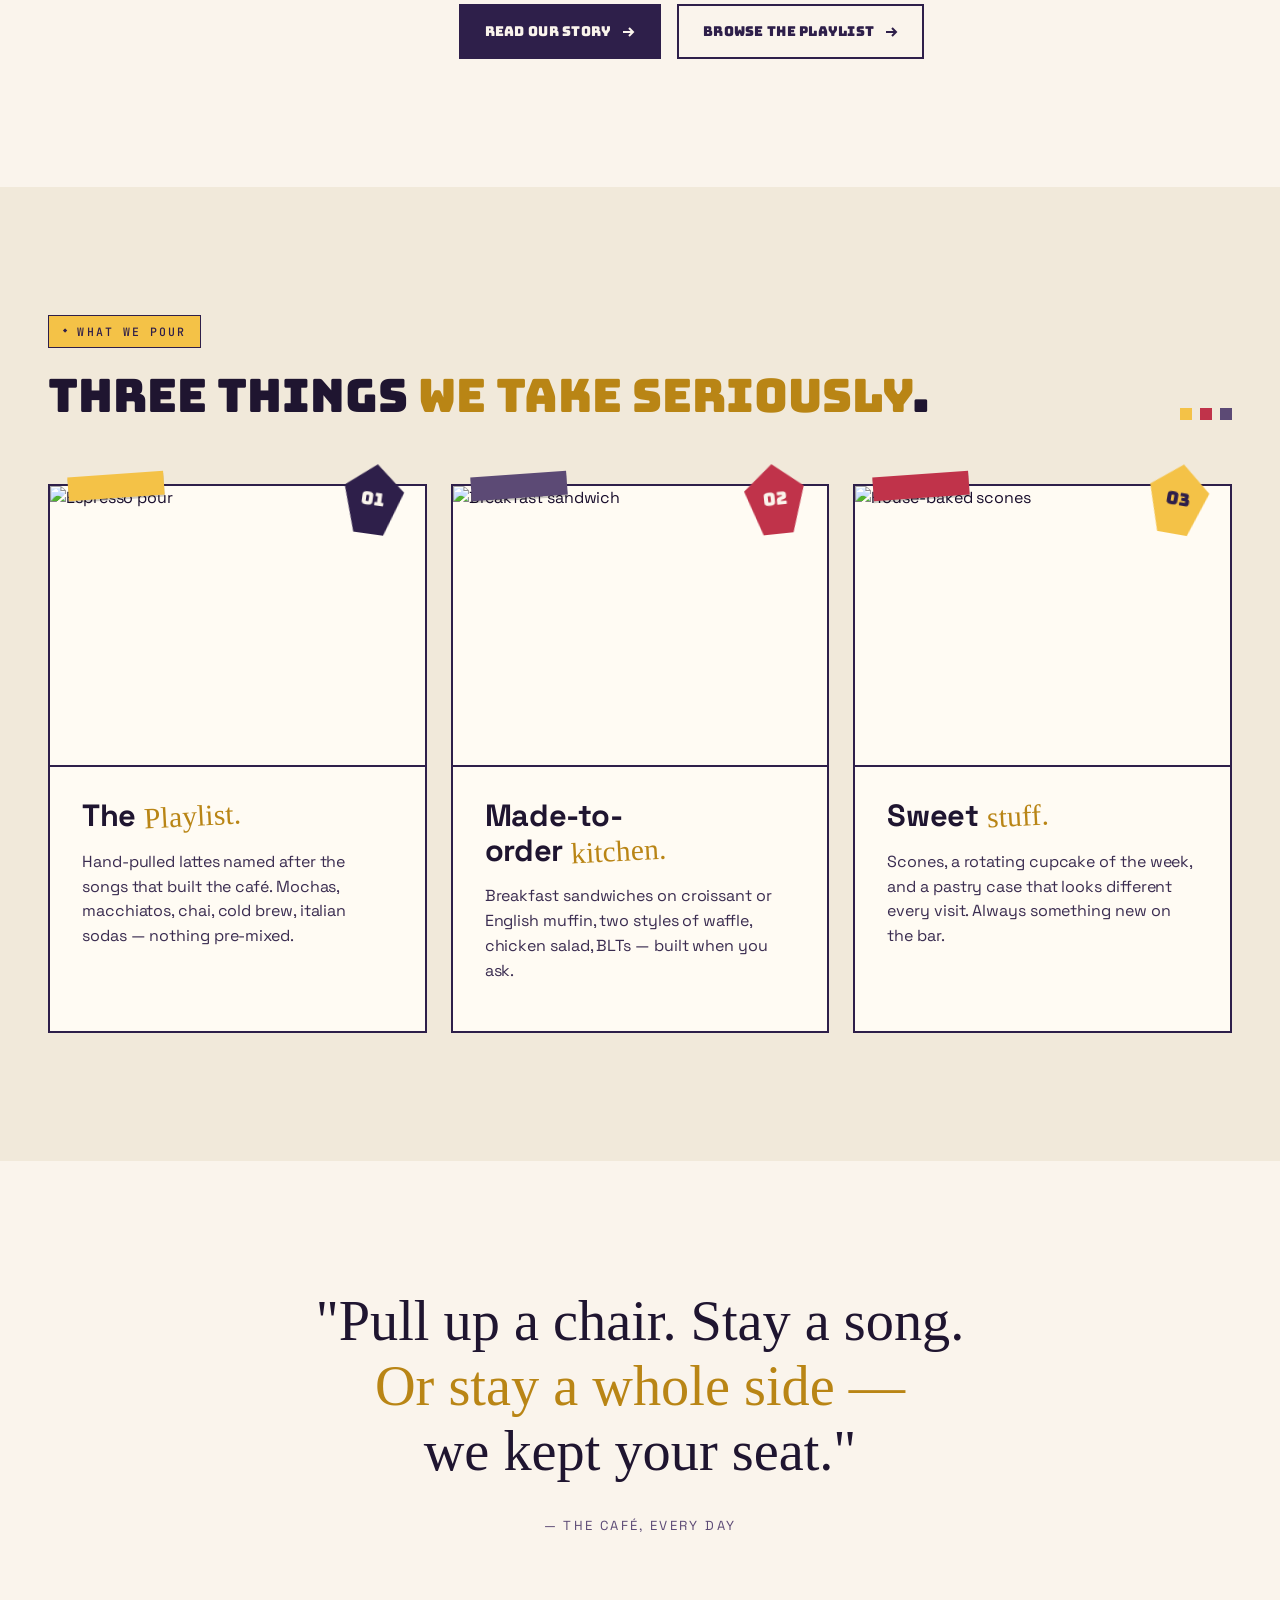
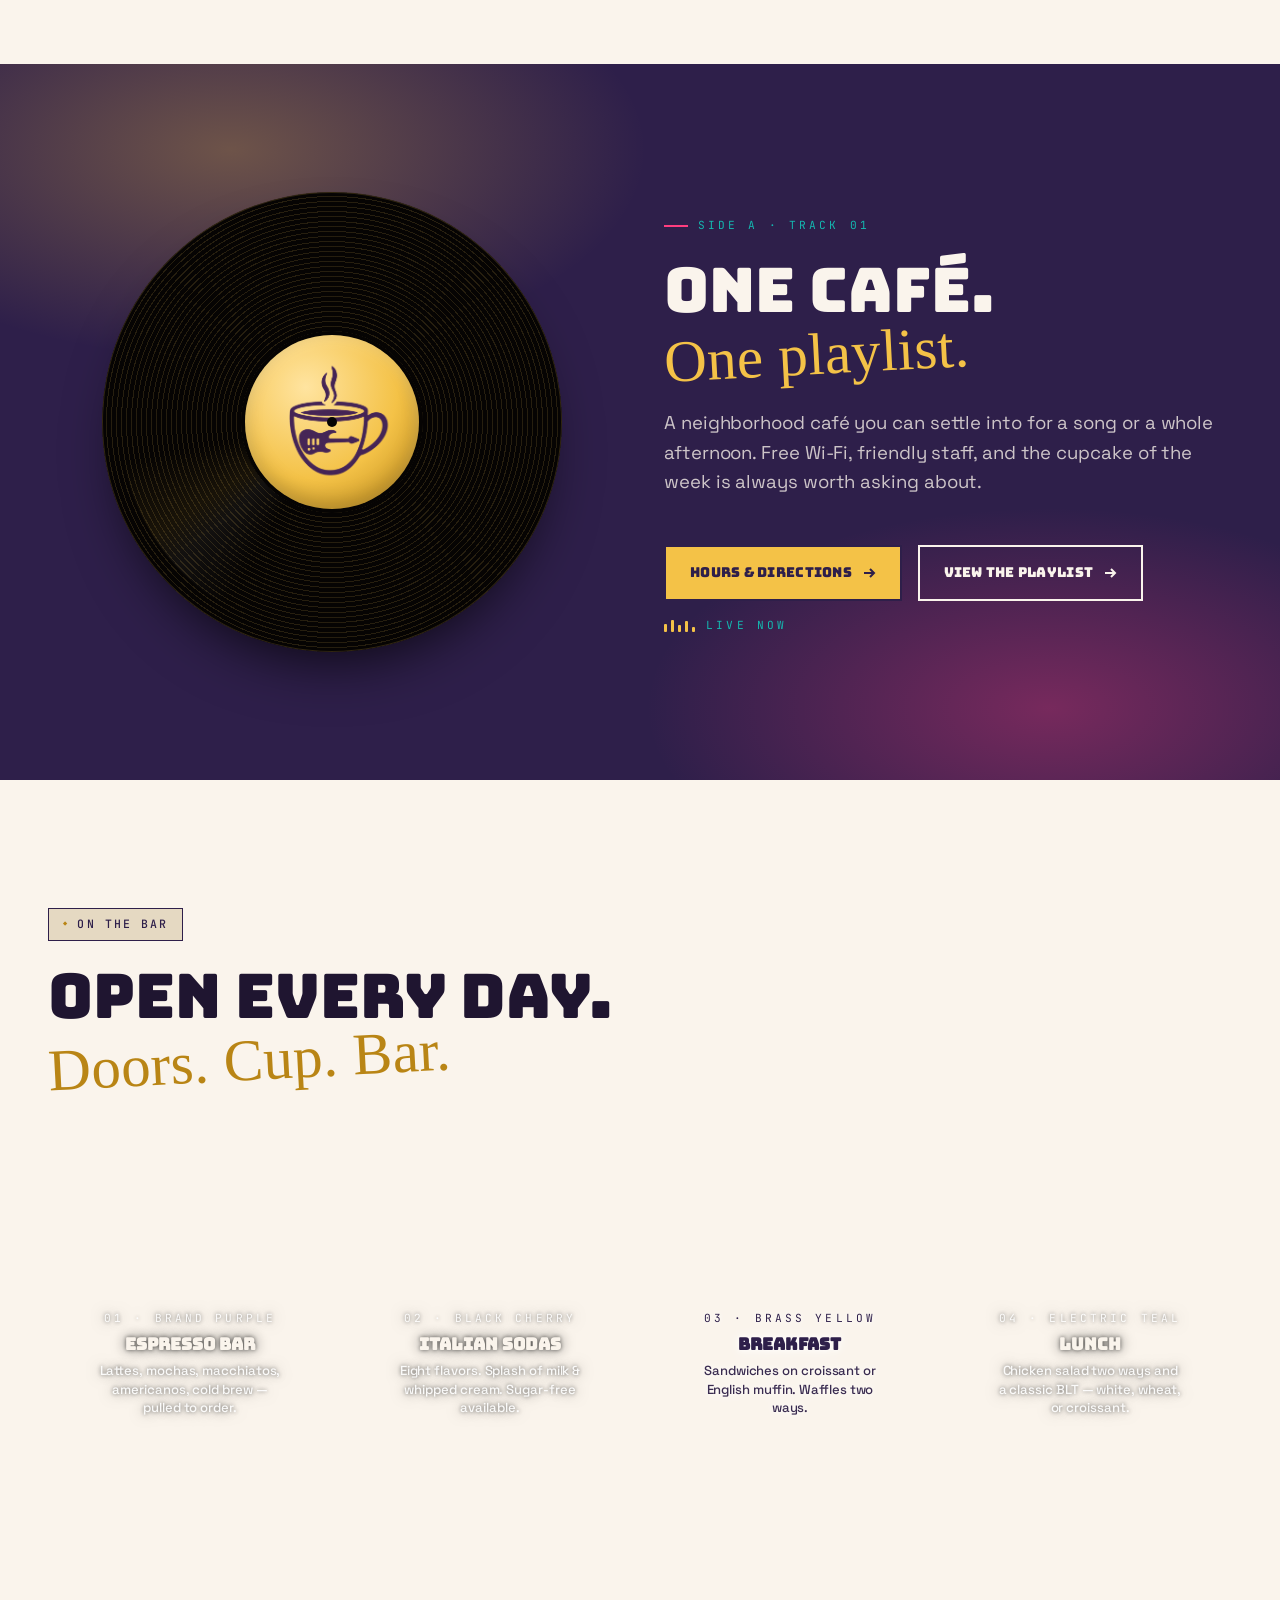
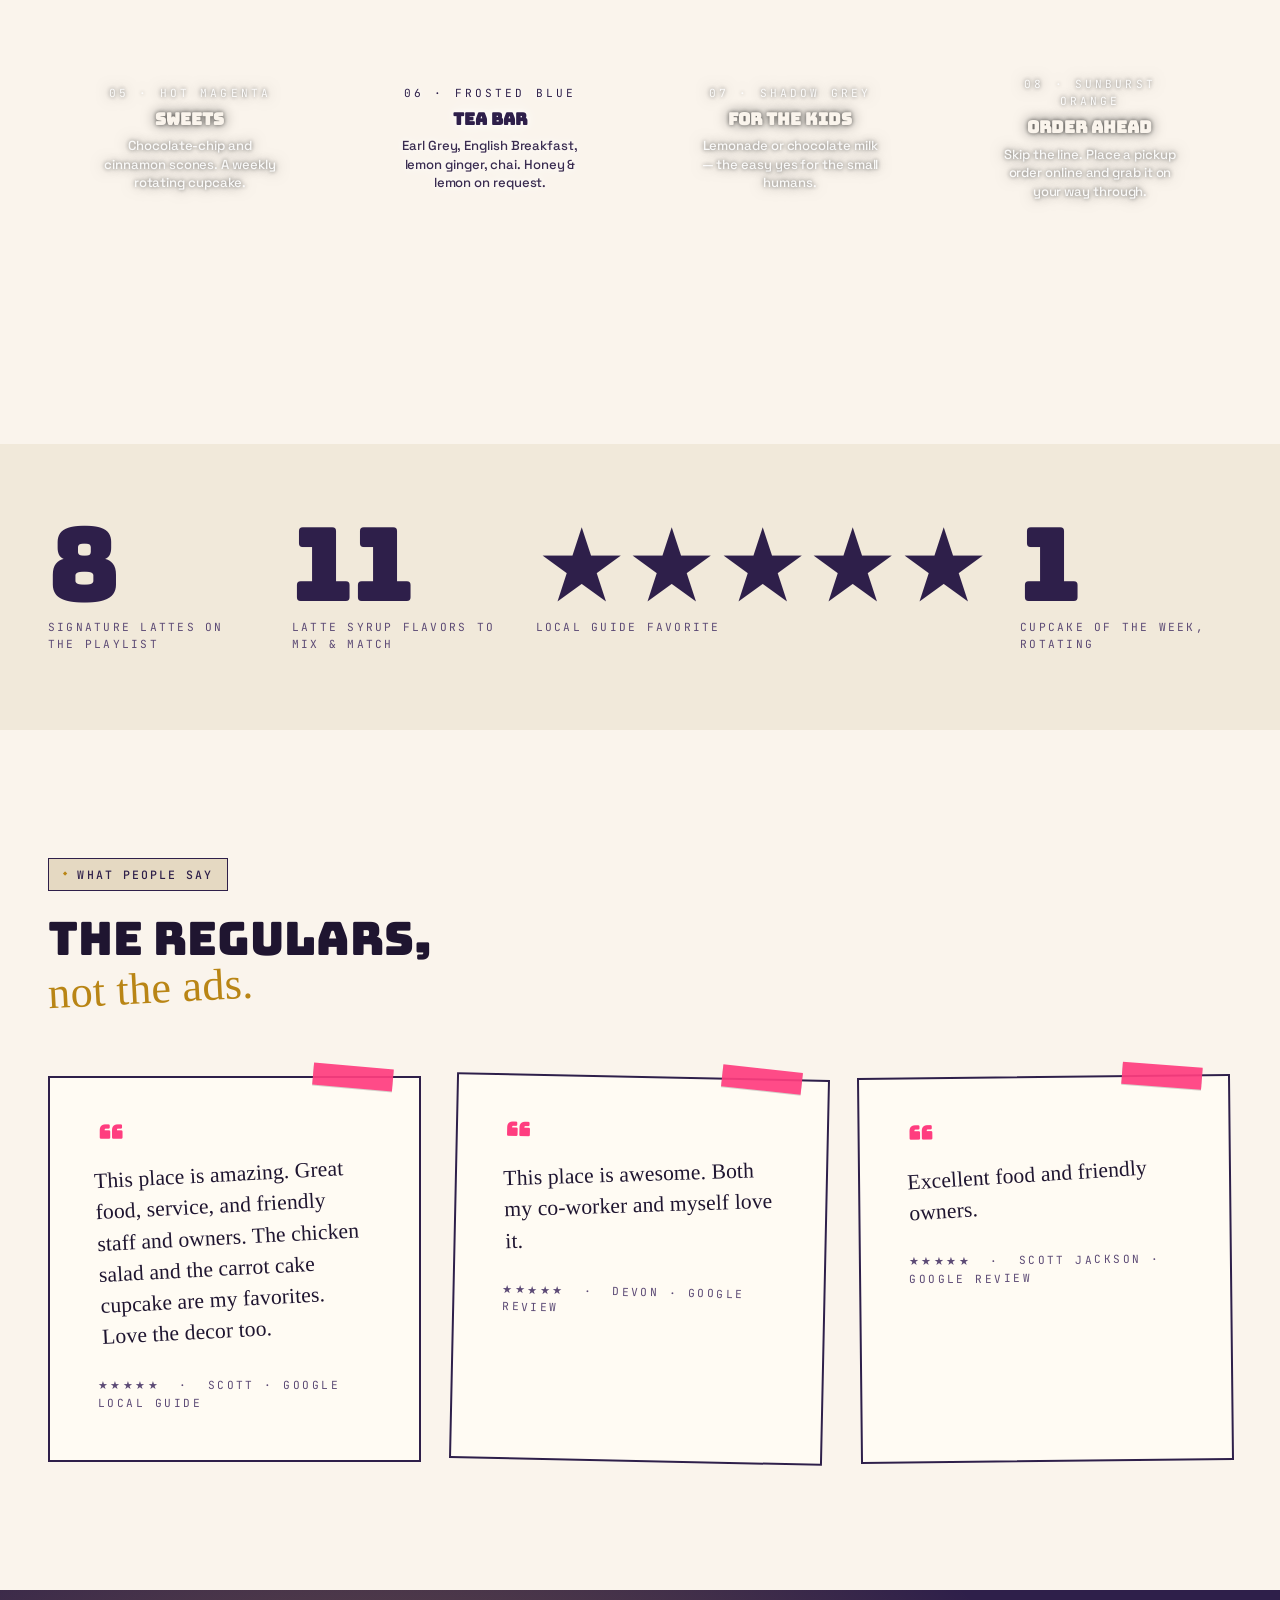
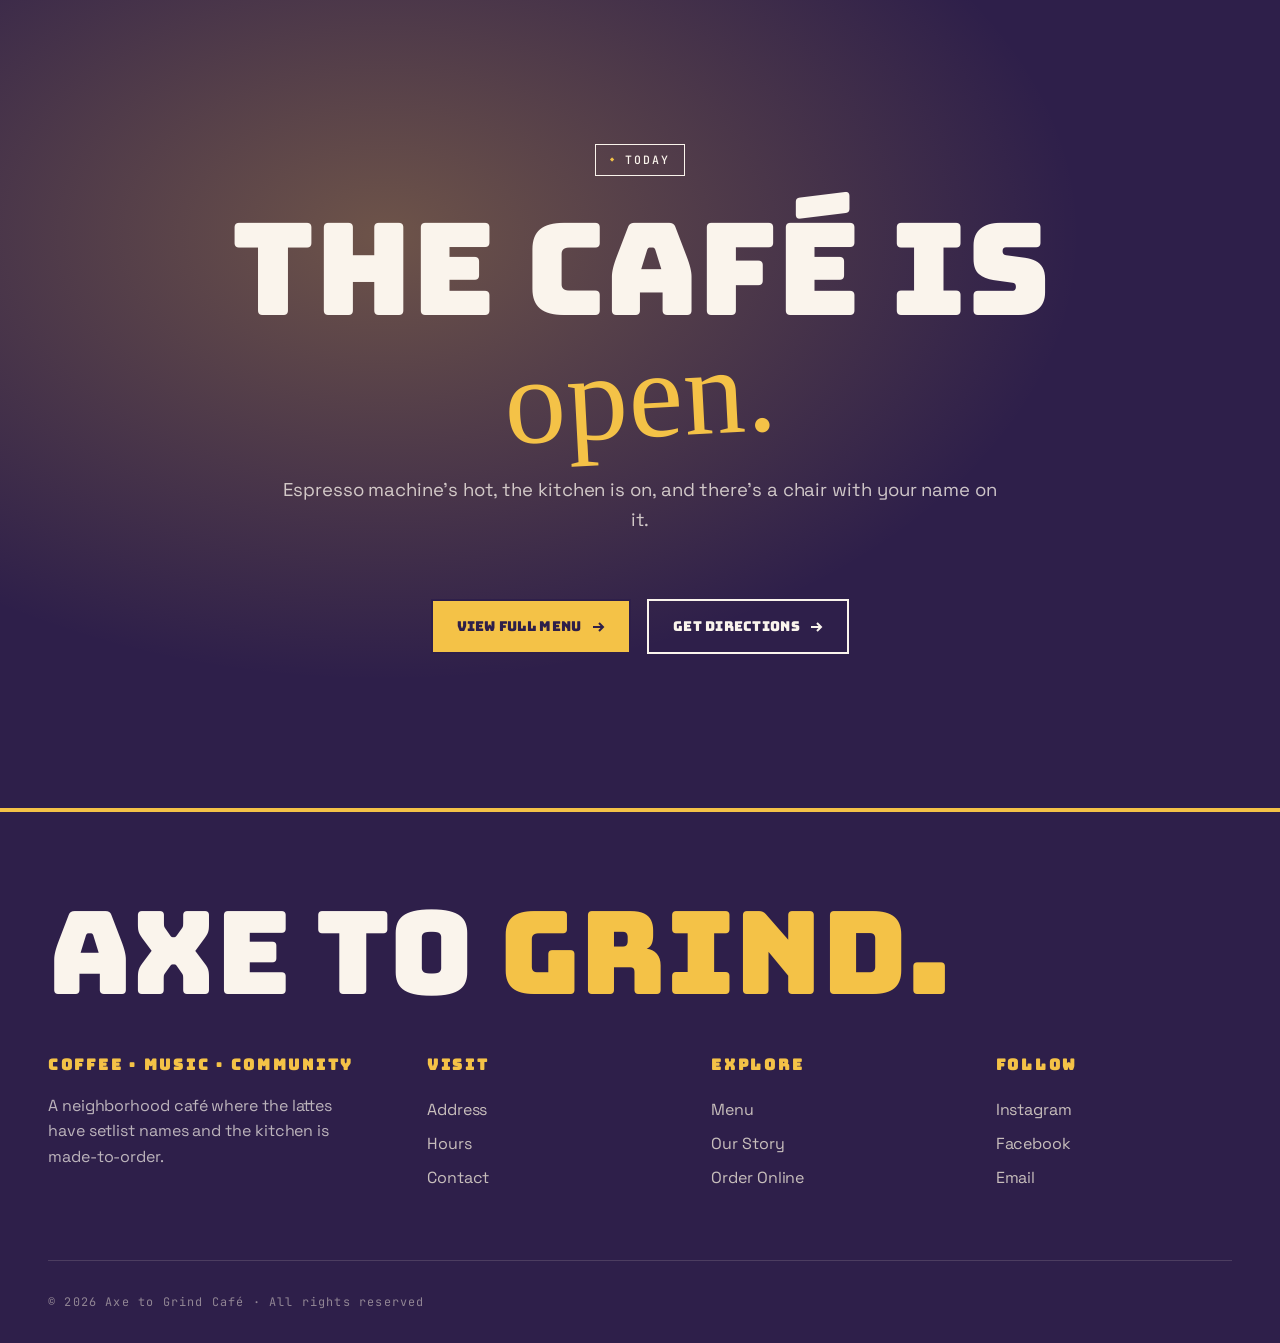
==== commit 9c60c271: "Switch info cards from clip-path silhouettes to actual guitar PNGs Drops the SVG clip-path approach " ====
--- a/index.html
+++ b/index.html
@@ -213,45 +213,6 @@
   </div>
 </section>
 
-<!-- SVG clip-path defs for the guitar-body cards (hand-drawn bezier silhouettes,
-     paths drawn in 0-100 space then scaled into objectBoundingBox via transform) -->
-<svg width="0" height="0" style="position:absolute" aria-hidden="true">
-  <defs>
-    <!-- Double Cutaway — two horns at top, contoured waist, full lower bout -->
-    <clipPath id="g-strat" clipPathUnits="objectBoundingBox">
-      <path transform="scale(0.01)" d="M 30 12 Q 18 12 10 22 Q 0 42 6 65 Q 14 92 42 96 L 58 96 Q 86 92 94 65 Q 100 42 90 22 Q 82 12 70 12 Q 62 22 55 24 L 45 24 Q 38 22 30 12 Z"/>
-    </clipPath>
-    <!-- Single Cutaway — smooth oval body, one notch upper-left -->
-    <clipPath id="g-lp" clipPathUnits="objectBoundingBox">
-      <path transform="scale(0.01)" d="M 50 4 Q 70 4 85 12 Q 99 30 98 55 Q 92 92 62 99 L 38 99 Q 10 92 4 70 Q 0 55 10 45 Q 22 40 24 30 Q 24 22 32 18 Q 38 10 50 4 Z"/>
-    </clipPath>
-    <!-- Flying V — sharp V cut at the bottom -->
-    <clipPath id="g-v" clipPathUnits="objectBoundingBox">
-      <path transform="scale(0.01)" d="M 22 6 L 78 6 Q 84 6 86 8 L 100 28 Q 100 32 96 34 L 56 64 L 50 100 L 44 64 L 4 34 Q 0 32 0 28 L 14 8 Q 16 6 22 6 Z"/>
-    </clipPath>
-    <!-- Twin Horn — sharper, more pronounced horns than the Double Cutaway -->
-    <clipPath id="g-sg" clipPathUnits="objectBoundingBox">
-      <path transform="scale(0.01)" d="M 50 22 Q 38 4 22 4 Q 6 6 4 22 Q 12 36 22 42 Q 4 50 4 67 Q 12 95 42 99 L 58 99 Q 88 95 96 67 Q 96 50 78 42 Q 88 36 96 22 Q 94 6 78 4 Q 62 4 50 22 Z"/>
-    </clipPath>
-    <!-- Offset Body — asymmetric, upper bout shifted, lower bout fuller -->
-    <clipPath id="g-jaz" clipPathUnits="objectBoundingBox">
-      <path transform="scale(0.01)" d="M 38 6 Q 18 8 10 20 Q 0 38 6 58 Q 10 80 26 92 Q 44 99 58 98 Q 80 96 90 84 Q 98 64 96 44 Q 92 22 80 12 Q 68 6 56 7 L 38 6 Z"/>
-    </clipPath>
-    <!-- Asymmetric — long pointed lower wing on one side -->
-    <clipPath id="g-mb" clipPathUnits="objectBoundingBox">
-      <path transform="scale(0.01)" d="M 40 6 L 60 6 Q 80 12 90 28 Q 96 46 90 66 Q 80 86 64 94 L 52 95 L 8 100 L 18 80 Q 28 65 24 50 Q 14 30 22 18 Q 30 10 40 6 Z"/>
-    </clipPath>
-    <!-- T-Slab — single cutaway, gentler curves, slabby -->
-    <clipPath id="g-tele" clipPathUnits="objectBoundingBox">
-      <path transform="scale(0.01)" d="M 32 6 Q 50 4 65 6 Q 86 12 95 32 Q 100 55 94 76 Q 84 95 64 99 L 36 99 Q 10 92 4 70 Q 0 50 8 36 Q 14 26 22 22 Q 24 14 30 12 L 32 6 Z"/>
-    </clipPath>
-    <!-- Wedge — angular asymmetric explorer-style slab -->
-    <clipPath id="g-exp" clipPathUnits="objectBoundingBox">
-      <path transform="scale(0.01)" d="M 55 5 L 96 22 L 84 56 L 96 80 L 80 96 L 40 100 L 8 80 L 22 56 L 8 30 L 40 12 L 55 5 Z"/>
-    </clipPath>
-  </defs>
-</svg>
-
 <!-- INSIDE / GRID -->
 <section class="section">
   <div class="wrap">
@@ -261,45 +222,64 @@
     </div>
 
     <div class="grid grid-4 mt-9" style="gap: 1.25rem 1rem;">
-      <div class="guitar-card guitar-strat gc-yellow" data-reveal>
-        <div class="gc-num">01 · Double Cutaway</div>
-        <h4>Espresso Bar</h4>
-        <p>Lattes, mochas, macchiatos, americanos, cold brew &mdash; pulled to order.</p>
-      </div>
-      <div class="guitar-card guitar-lp gc-purple" data-reveal data-delay="1">
-        <div class="gc-num">02 · Single Cutaway</div>
-        <h4>Italian Sodas</h4>
-        <p>Eight flavors. Splash of milk &amp; whipped cream optional. Sugar-free available.</p>
-      </div>
-      <div class="guitar-card guitar-v gc-teal" data-reveal data-delay="2">
-        <div class="gc-num">03 · Flying V</div>
-        <h4>Breakfast</h4>
-        <p>Sandwiches on croissant or English muffin. Waffles two ways. Bacon or sausage.</p>
-      </div>
-      <div class="guitar-card guitar-sg gc-yellow" data-reveal data-delay="3">
-        <div class="gc-num">04 · Twin Horn</div>
-        <h4>Lunch</h4>
-        <p>Chicken salad two ways and a classic BLT &mdash; white, wheat, or croissant.</p>
-      </div>
-      <div class="guitar-card guitar-jaz gc-purple" data-reveal>
-        <div class="gc-num">05 · Offset Body</div>
-        <h4>Sweets</h4>
-        <p>Chocolate-chip and cinnamon scones. A weekly rotating cupcake.</p>
-      </div>
-      <div class="guitar-card guitar-mb gc-teal" data-reveal data-delay="1">
-        <div class="gc-num">06 · Asymmetric</div>
-        <h4>Tea Bar</h4>
-        <p>Earl Grey, English Breakfast, lemon ginger, chai. Honey &amp; lemon on request.</p>
-      </div>
-      <div class="guitar-card guitar-tele gc-yellow" data-reveal data-delay="2">
-        <div class="gc-num">07 · T-Slab</div>
-        <h4>For the Kids</h4>
-        <p>Lemonade or chocolate milk &mdash; the easy yes for the small humans.</p>
-      </div>
-      <div class="guitar-card guitar-exp gc-purple" data-reveal data-delay="3">
-        <div class="gc-num">08 · Wedge</div>
-        <h4>Order Ahead</h4>
-        <p>Skip the line. Place a pickup order online and grab it on your way through.</p>
+      <!-- Each card overlays text on a guitar PNG (set by .gc-1..gc-8 in CSS).
+           Add .gc-light on cards whose silhouette is yellow or frosted-blue
+           so the text flips to dark with a light halo. -->
+      <div class="guitar-card gc-1" data-reveal>
+        <div class="gc-content">
+          <div class="gc-num">01 · Brand Purple</div>
+          <h4>Espresso Bar</h4>
+          <p>Lattes, mochas, macchiatos, americanos, cold brew &mdash; pulled to order.</p>
+        </div>
+      </div>
+      <div class="guitar-card gc-2" data-reveal data-delay="1">
+        <div class="gc-content">
+          <div class="gc-num">02 · Black Cherry</div>
+          <h4>Italian Sodas</h4>
+          <p>Eight flavors. Splash of milk &amp; whipped cream. Sugar-free available.</p>
+        </div>
+      </div>
+      <div class="guitar-card gc-3 gc-light" data-reveal data-delay="2">
+        <div class="gc-content">
+          <div class="gc-num">03 · Brass Yellow</div>
+          <h4>Breakfast</h4>
+          <p>Sandwiches on croissant or English muffin. Waffles two ways.</p>
+        </div>
+      </div>
+      <div class="guitar-card gc-4" data-reveal data-delay="3">
+        <div class="gc-content">
+          <div class="gc-num">04 · Electric Teal</div>
+          <h4>Lunch</h4>
+          <p>Chicken salad two ways and a classic BLT &mdash; white, wheat, or croissant.</p>
+        </div>
+      </div>
+      <div class="guitar-card gc-5" data-reveal>
+        <div class="gc-content">
+          <div class="gc-num">05 · Hot Magenta</div>
+          <h4>Sweets</h4>
+          <p>Chocolate-chip and cinnamon scones. A weekly rotating cupcake.</p>
+        </div>
+      </div>
+      <div class="guitar-card gc-6 gc-light" data-reveal data-delay="1">
+        <div class="gc-content">
+          <div class="gc-num">06 · Frosted Blue</div>
+          <h4>Tea Bar</h4>
+          <p>Earl Grey, English Breakfast, lemon ginger, chai. Honey &amp; lemon on request.</p>
+        </div>
+      </div>
+      <div class="guitar-card gc-7" data-reveal data-delay="2">
+        <div class="gc-content">
+          <div class="gc-num">07 · Shadow Grey</div>
+          <h4>For the Kids</h4>
+          <p>Lemonade or chocolate milk &mdash; the easy yes for the small humans.</p>
+        </div>
+      </div>
+      <div class="guitar-card gc-8" data-reveal data-delay="3">
+        <div class="gc-content">
+          <div class="gc-num">08 · Sunburst Orange</div>
+          <h4>Order Ahead</h4>
+          <p>Skip the line. Place a pickup order online and grab it on your way through.</p>
+        </div>
       </div>
     </div>
   </div>
--- a/styles/globals.css
+++ b/styles/globals.css
@@ -1364,73 +1364,80 @@
 
 /* ==========================================================================
    GUITAR-BODY CARDS
-   Each card is clipped into a different rock-guitar silhouette
-   (Stratocaster, Les Paul, Flying V, SG-style) and gets a poster-color bg.
+   Each card has a guitar-silhouette PNG as its background and the card
+   text overlaid on top. Eight slots, eight different guitar PNGs.
    ========================================================================== */
 .guitar-card {
   position: relative;
-  min-height: 280px;
-  padding: 3rem 2.2rem 2.5rem;
-  border: none;
-  border-radius: 0;
-  display: flex;
-  flex-direction: column;
-  justify-content: center;
-  align-items: flex-start;
-  text-align: left;
+  aspect-ratio: 4 / 5;
+  min-height: 320px;
+  display: grid;
+  place-items: center;
+  text-align: center;
+  padding: 1.5rem;
+  background-color: transparent;
+  background-position: center;
+  background-repeat: no-repeat;
+  background-size: 100% auto;
   transition: transform var(--dur) var(--ease), filter var(--dur) var(--ease);
 }
-.guitar-card:hover { transform: translateY(-6px) rotate(-0.6deg); filter: drop-shadow(6px 6px 0 var(--ink)); }
+.guitar-card:hover { transform: translateY(-6px) rotate(-1deg); filter: drop-shadow(0 14px 18px rgba(0,0,0,0.25)); }
+
+.guitar-card .gc-content {
+  position: relative;
+  z-index: 2;
+  max-width: 78%;
+  /* halo for readability over varied silhouette colors */
+  text-shadow:
+    0 0 14px rgba(0,0,0,0.55),
+    0 0 4px rgba(0,0,0,0.55);
+}
 .guitar-card .gc-num {
   font-family: var(--font-mono);
-  font-size: 0.72rem;
+  font-size: 0.7rem;
   letter-spacing: 0.28em;
   text-transform: uppercase;
-  margin-bottom: 0.7rem;
-  opacity: 0.75;
+  color: rgba(255,255,255,0.92);
+  margin-bottom: 0.55rem;
 }
 .guitar-card h4 {
   font-family: var(--font-display);
   text-transform: uppercase;
   letter-spacing: 0;
-  font-size: 1.15rem;
-  line-height: 1.1;
-  margin-bottom: 0.7rem;
+  font-size: 1.05rem;
+  line-height: 1.05;
+  color: var(--bg);
+  margin-bottom: 0.55rem;
 }
 .guitar-card p {
-  font-size: 0.92rem;
-  line-height: 1.5;
-  font-weight: 400;
-}
-
-/* Each shape references an SVG <clipPath> defined in index.html (#defs-guitar).
-   SVG paths use bezier curves for true guitar-body silhouettes (smooth, ~6-9
-   anchor points each — far fewer "corners" than the previous polygons). */
-.guitar-strat { clip-path: url(#g-strat); padding: 3.6rem 2.2rem 2.4rem; }
-.guitar-lp    { clip-path: url(#g-lp);    padding: 3.2rem 2.5rem 2.6rem; }
-.guitar-v     { clip-path: url(#g-v);     padding: 2rem 2.5rem 4.6rem; }
-.guitar-sg    { clip-path: url(#g-sg);    padding: 3.6rem 2.8rem 2.6rem; }
-.guitar-jaz   { clip-path: url(#g-jaz);   padding: 2.8rem 2.4rem 2.6rem; }
-.guitar-mb    { clip-path: url(#g-mb);    padding: 2.6rem 3rem 3.6rem 2.2rem; }
-.guitar-tele  { clip-path: url(#g-tele);  padding: 2.8rem 2.4rem 2.4rem; }
-.guitar-exp   { clip-path: url(#g-exp);   padding: 2.4rem 3rem; }
-
-/* --- Color variants --- */
-.gc-yellow { background: var(--amber); color: var(--ink); }
-.gc-purple { background: var(--ink); color: var(--bg); }
-.gc-teal   { background: var(--teal); color: #061B1A; }
-.gc-cream  { background: var(--paper); color: var(--ink); box-shadow: inset 0 0 0 2px var(--ink); }
-
-.gc-purple .gc-num { color: var(--amber); opacity: 1; }
-.gc-purple h4 { color: var(--bg); }
-.gc-purple p  { color: rgba(250,244,236,0.78); }
-.gc-teal   .gc-num { color: var(--ink); opacity: 0.85; }
-.gc-yellow .gc-num { color: var(--ink); opacity: 0.75; }
-
-/* Below 920px the grid collapses to 1col and the clip-paths distort — fall back
-   to plain bordered cards (still keep the bg colors so the rock energy stays). */
+  font-size: 0.82rem;
+  line-height: 1.4;
+  font-weight: 500;
+  color: rgba(255,255,255,0.92);
+}
+
+/* Light-color silhouettes (yellow + frosted-blue) — flip to dark text + light halo */
+.guitar-card.gc-light .gc-num { color: var(--ink); }
+.guitar-card.gc-light h4 { color: var(--ink); }
+.guitar-card.gc-light p { color: var(--text-soft); }
+.guitar-card.gc-light .gc-content {
+  text-shadow:
+    0 0 14px rgba(255,255,255,0.85),
+    0 0 4px rgba(255,255,255,0.85);
+}
+
+/* --- Eight slots, each pointing at one PNG. Replace the file at the path to
+       recolor a slot — the card picks up the new image automatically. --- */
+.gc-1 { background-image: url('assets/blackguitar1.png');   } /* slot: Brand Purple   */
+.gc-2 { background-image: url('assets/guitarmaroon.png');   } /* slot: Black Cherry   */
+.gc-3 { background-image: url('assets/blackguitar2.png');   } /* slot: Brass Yellow   */
+.gc-4 { background-image: url('assets/blueguitar1.png');    } /* slot: Electric Teal  */
+.gc-5 { background-image: url('assets/blackguitar3.png');   } /* slot: Hot Magenta    */
+.gc-6 { background-image: url('assets/blueguitar2.png');    } /* slot: Frosted Blue   */
+.gc-7 { background-image: url('assets/maroonguitar2.png');  } /* slot: Shadow Grey    */
+.gc-8 { background-image: url('assets/blueguitar3.png');    } /* slot: Sunburst Orange */
+
 @media (max-width: 920px) {
-  .guitar-card { clip-path: none !important; box-shadow: inset 0 0 0 2px var(--ink); padding: 2rem 1.6rem; min-height: 0; }
-  .gc-purple { box-shadow: inset 0 0 0 2px var(--amber); }
-}
-
+  .guitar-card { aspect-ratio: 5 / 4; min-height: 0; padding: 2.5rem 1.6rem; }
+}
+
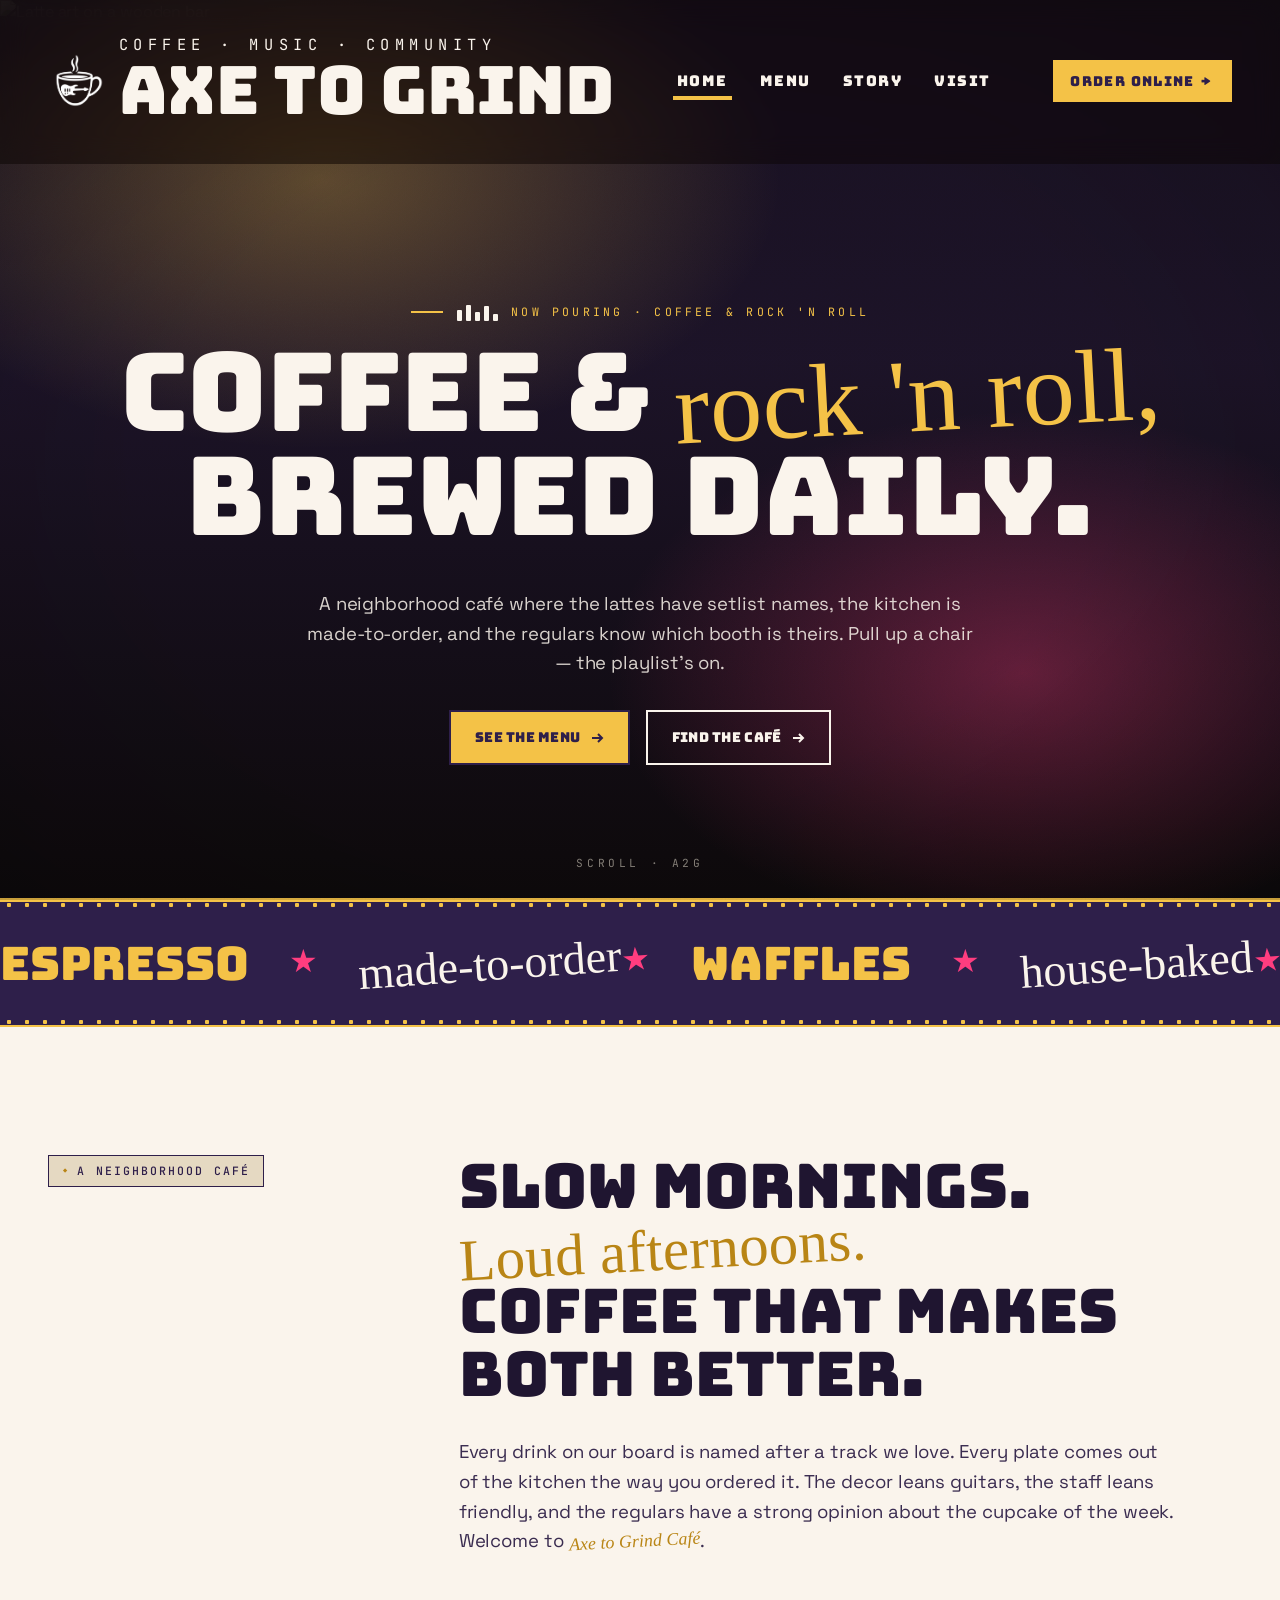
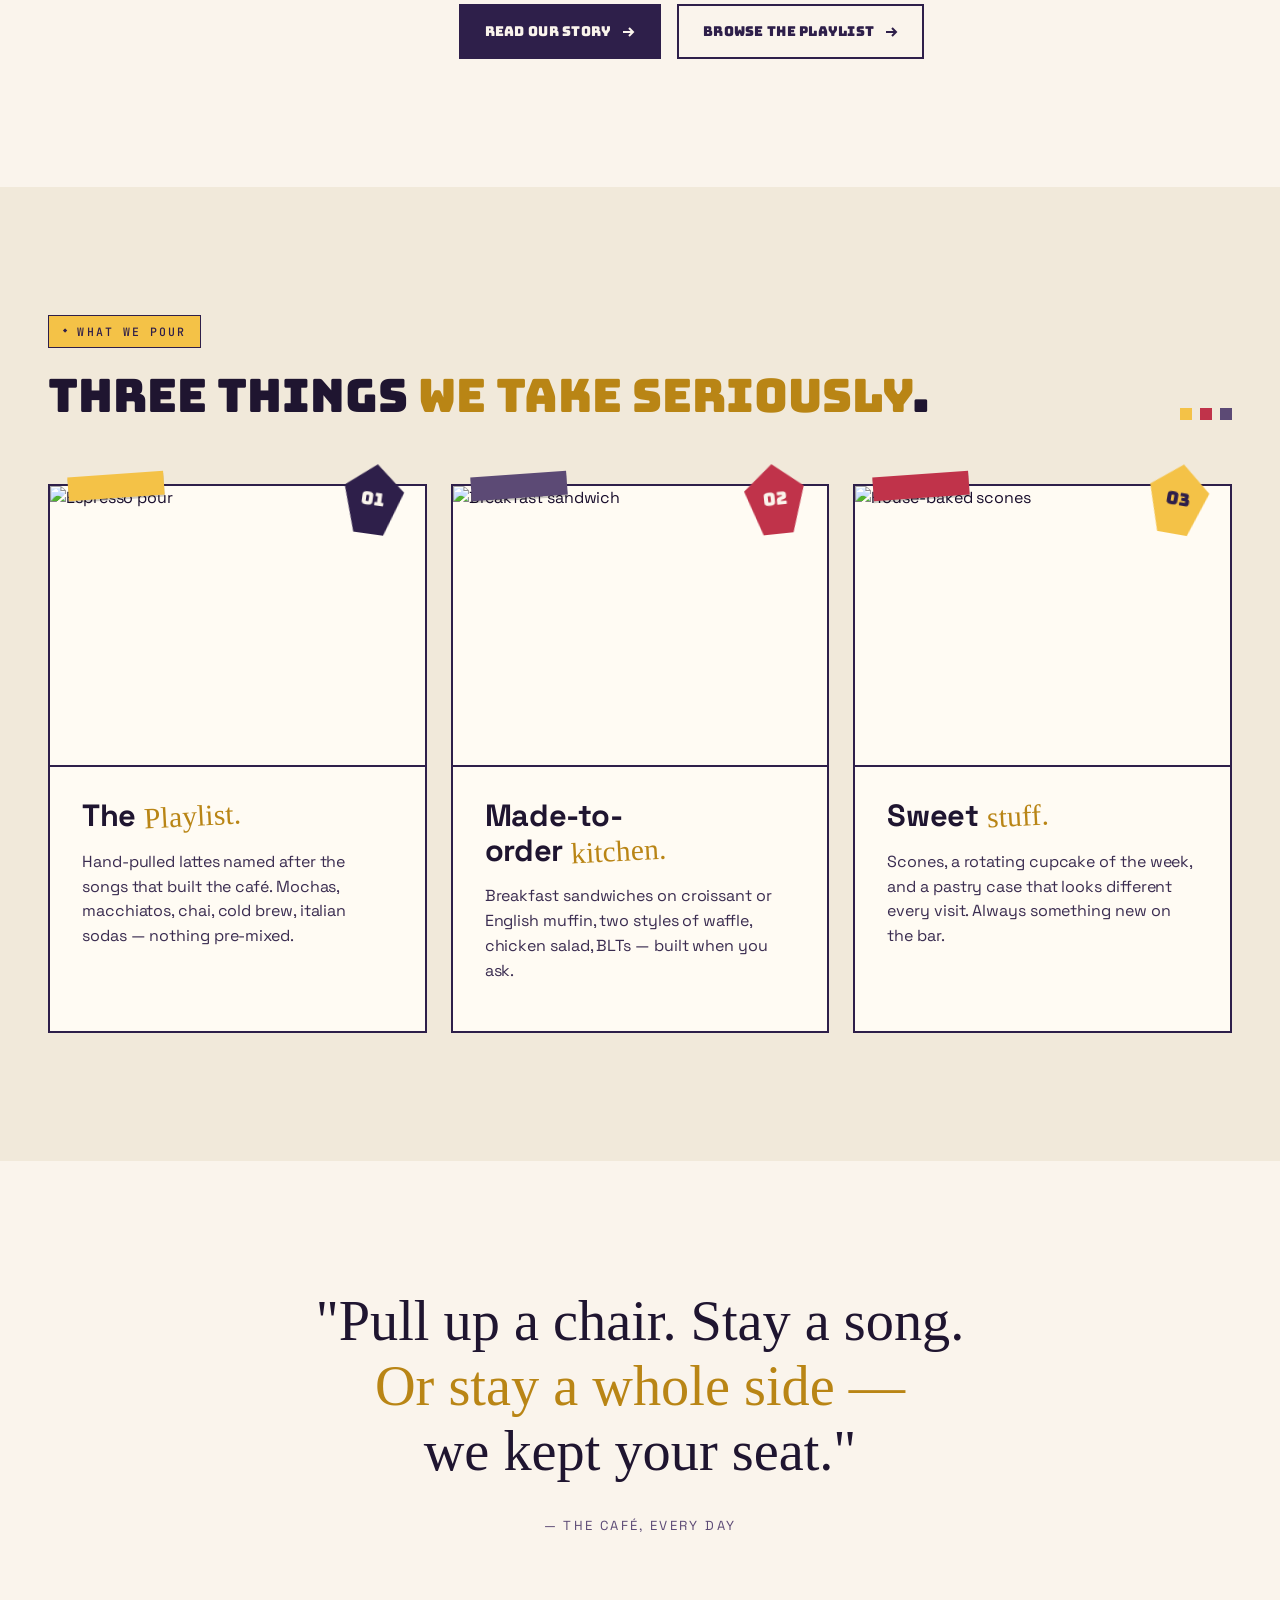
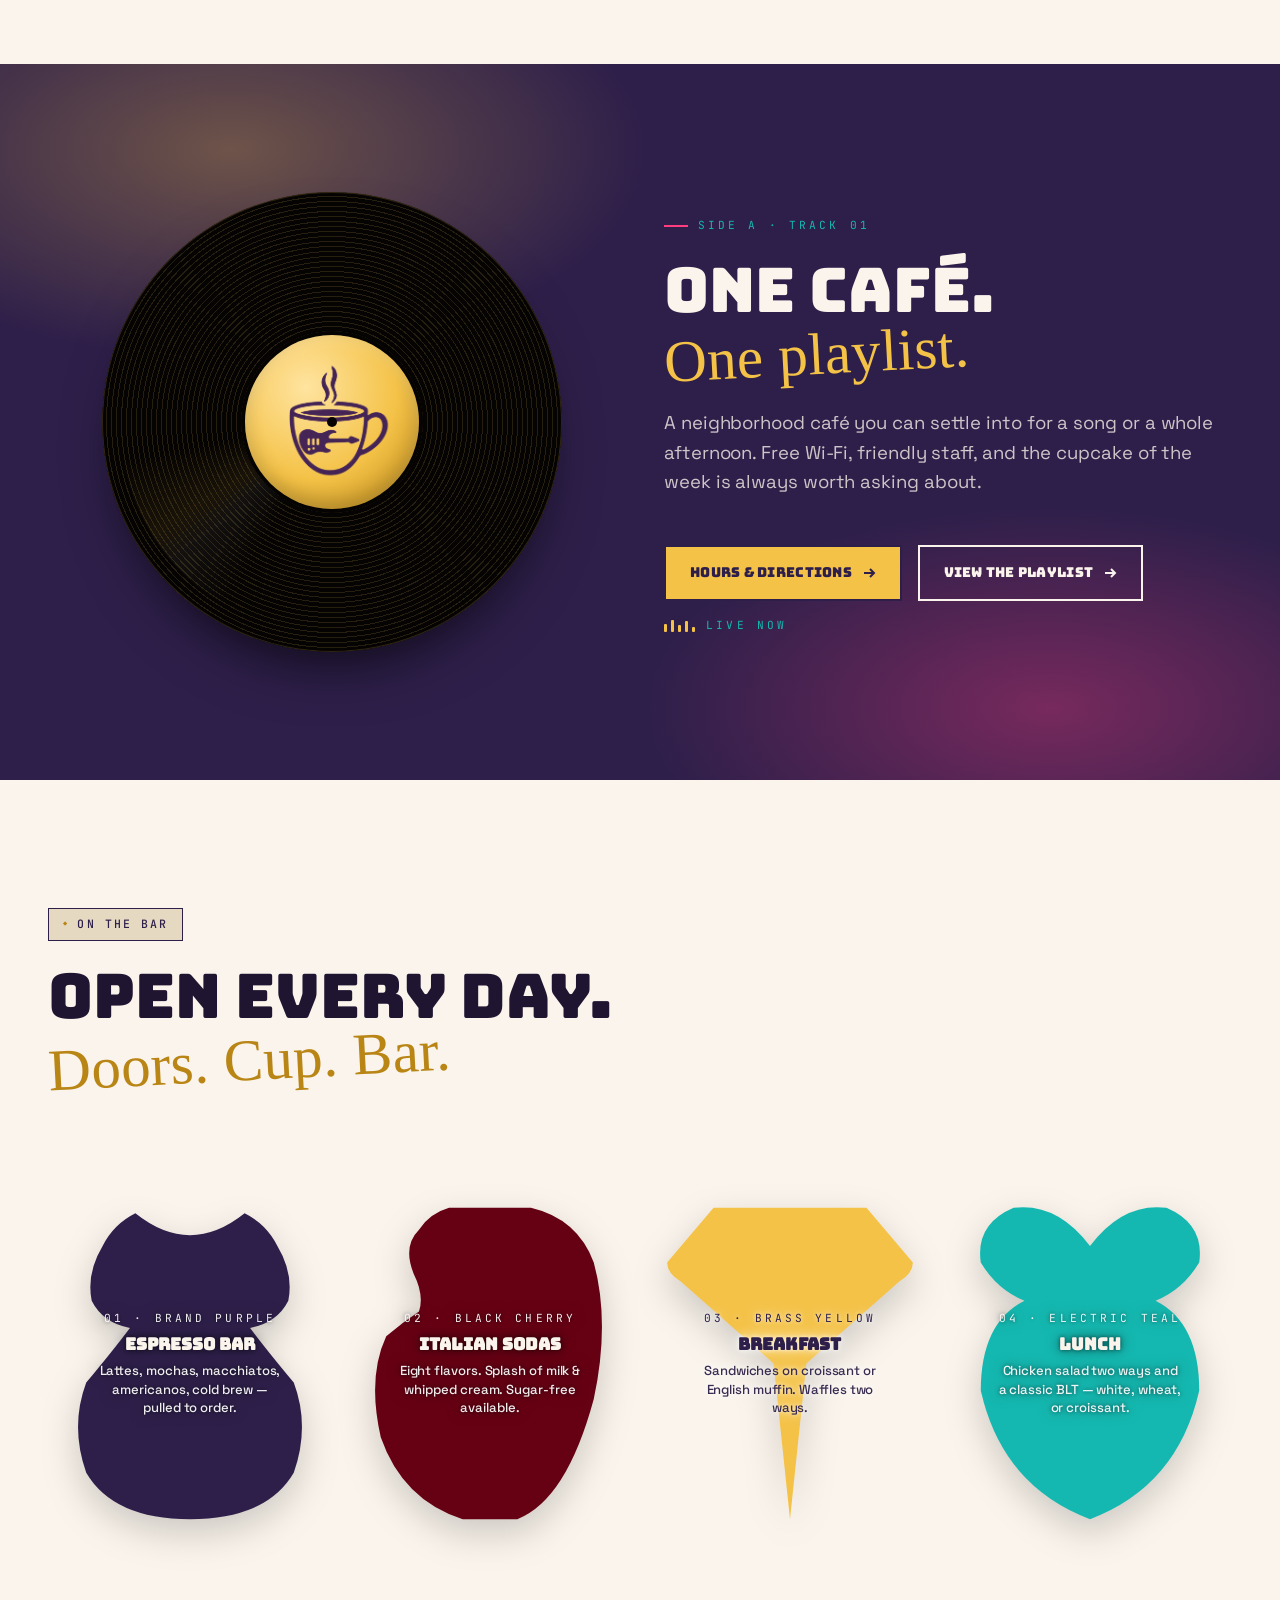
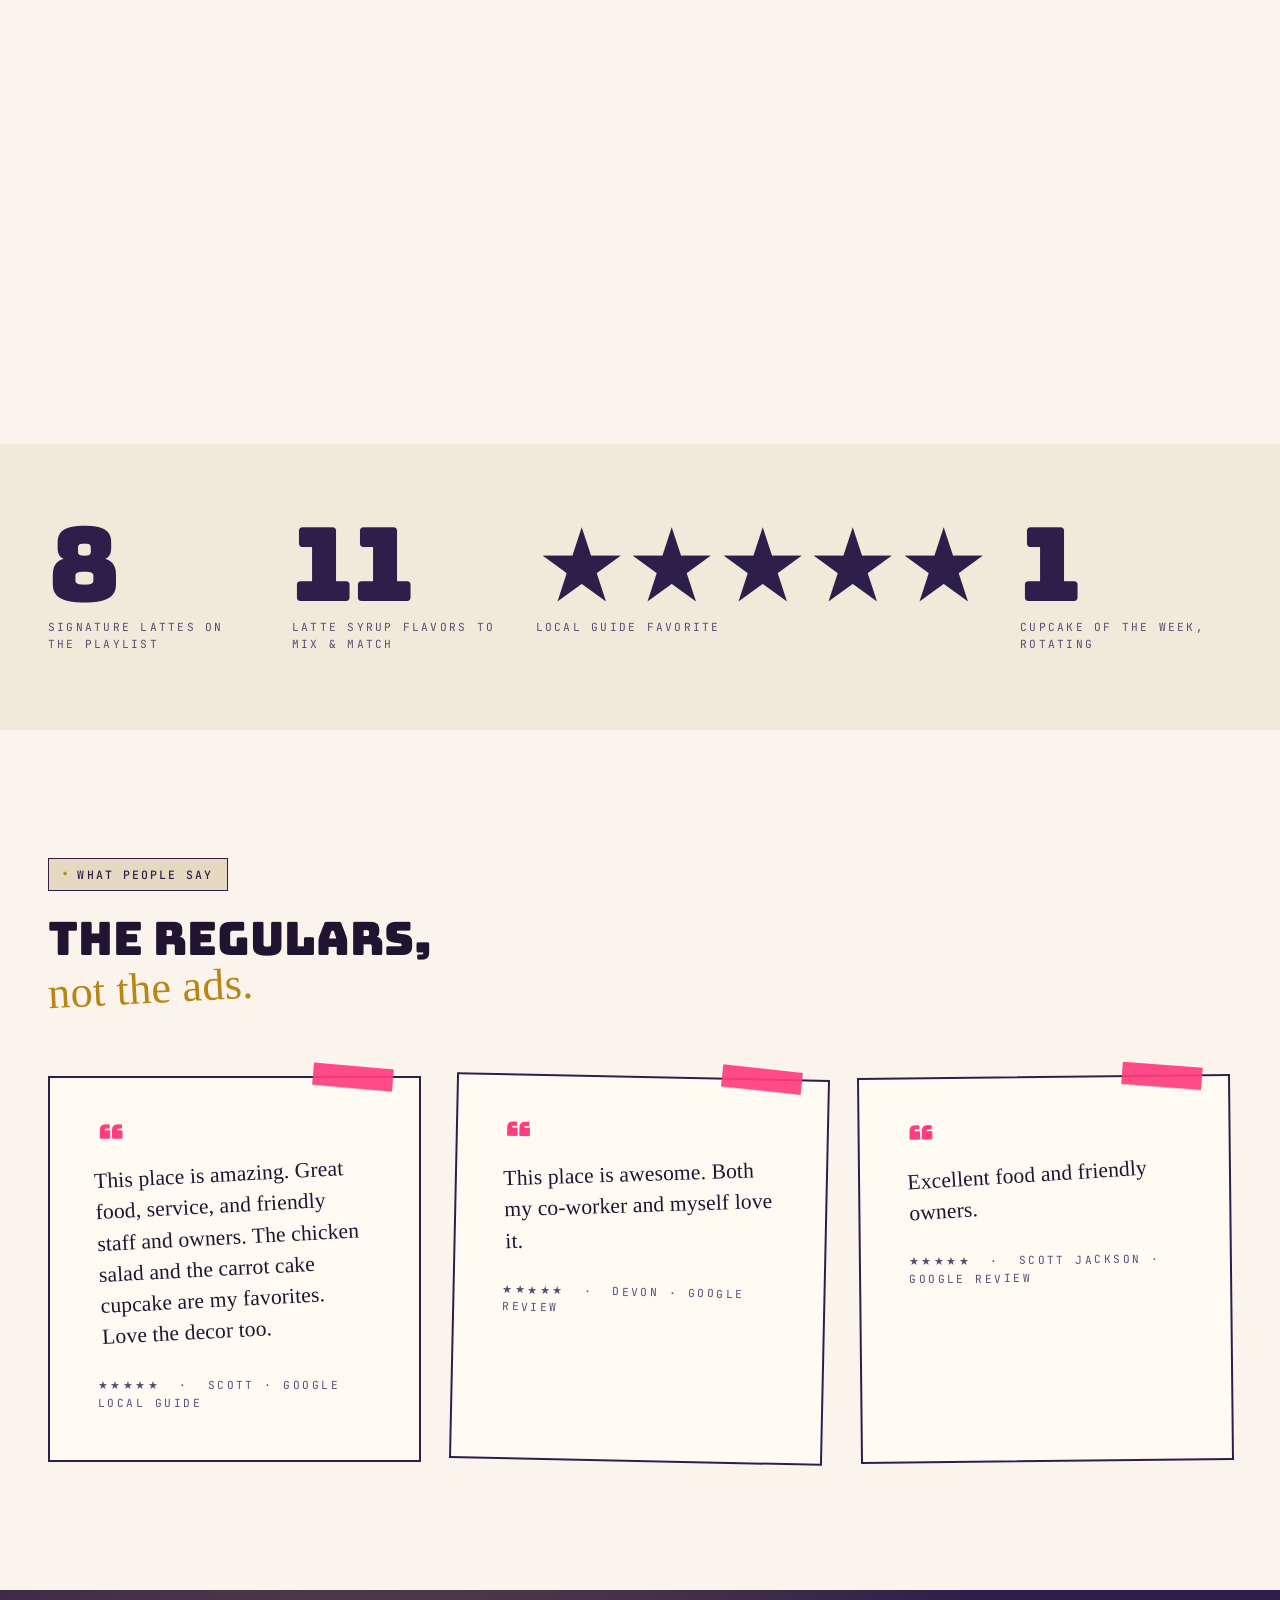
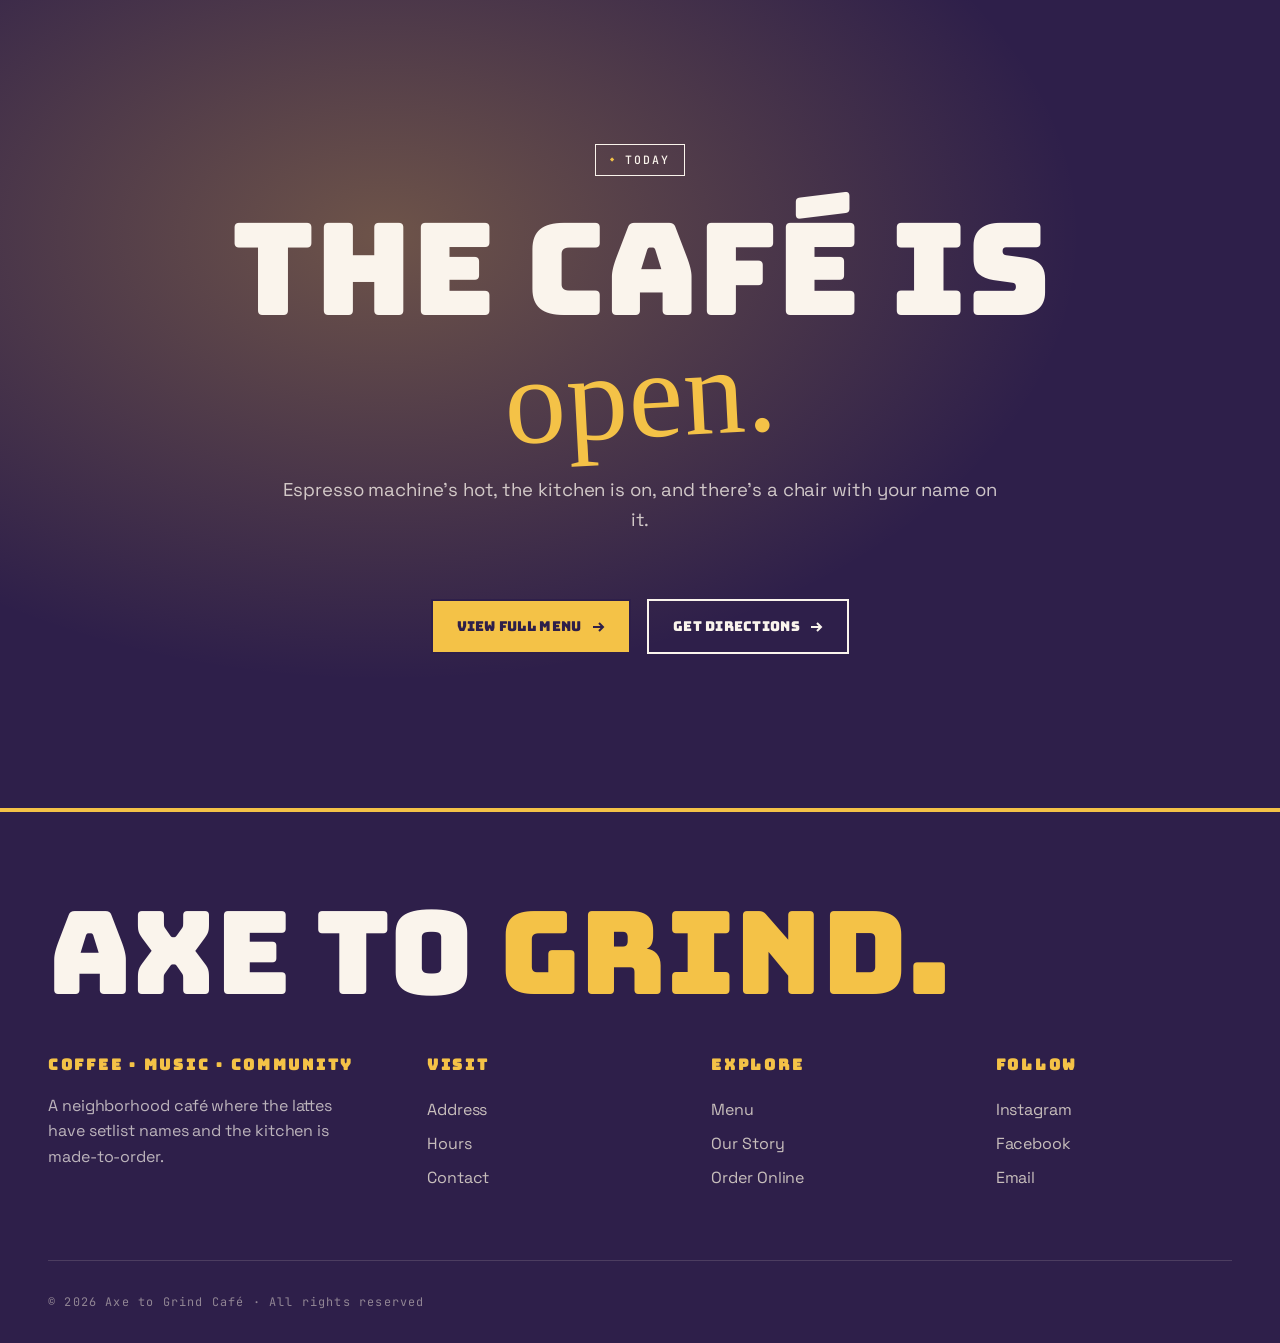
==== commit a6ea3e09: "Inline SVG guitar silhouettes — drop PNG dependency, ship the colors Each card now has its silhouett" ====
--- a/index.html
+++ b/index.html
@@ -222,10 +222,10 @@
     </div>
 
     <div class="grid grid-4 mt-9" style="gap: 1.25rem 1rem;">
-      <!-- Each card overlays text on a guitar PNG (set by .gc-1..gc-8 in CSS).
-           Add .gc-light on cards whose silhouette is yellow or frosted-blue
-           so the text flips to dark with a light halo. -->
+      <!-- 8 cards, each with an inline SVG guitar silhouette in its slot color.
+           .gc-light flips text dark on the bright (yellow / frosted-blue) ones. -->
       <div class="guitar-card gc-1" data-reveal>
+        <svg class="gc-svg" viewBox="0 0 100 130" preserveAspectRatio="xMidYMid meet" aria-hidden="true"><path fill="#2E1F4A" d="M 30 10 Q 22 14 18 22 Q 12 32 14 42 Q 18 50 28 52 Q 22 60 12 72 Q 6 88 12 105 Q 22 122 50 122 Q 78 122 88 105 Q 94 88 88 72 Q 78 60 72 52 Q 82 50 86 42 Q 88 32 82 22 Q 78 14 70 10 Q 60 18 50 18 Q 40 18 30 10 Z"/></svg>
         <div class="gc-content">
           <div class="gc-num">01 · Brand Purple</div>
           <h4>Espresso Bar</h4>
@@ -233,6 +233,7 @@
         </div>
       </div>
       <div class="guitar-card gc-2" data-reveal data-delay="1">
+        <svg class="gc-svg" viewBox="0 0 100 130" preserveAspectRatio="xMidYMid meet" aria-hidden="true"><path fill="#660013" d="M 35 8 L 65 8 Q 82 12 88 28 Q 94 50 88 78 Q 78 115 60 122 L 40 122 Q 18 115 10 92 Q 5 70 12 55 Q 18 50 24 46 Q 26 40 22 32 Q 18 22 24 16 Q 28 10 35 8 Z"/></svg>
         <div class="gc-content">
           <div class="gc-num">02 · Black Cherry</div>
           <h4>Italian Sodas</h4>
@@ -240,6 +241,7 @@
         </div>
       </div>
       <div class="guitar-card gc-3 gc-light" data-reveal data-delay="2">
+        <svg class="gc-svg" viewBox="0 0 100 130" preserveAspectRatio="xMidYMid meet" aria-hidden="true"><path fill="#F4C247" d="M 22 8 L 78 8 L 95 28 Q 95 32 90 35 L 56 65 L 50 122 L 44 65 L 10 35 Q 5 32 5 28 L 22 8 Z"/></svg>
         <div class="gc-content">
           <div class="gc-num">03 · Brass Yellow</div>
           <h4>Breakfast</h4>
@@ -247,6 +249,7 @@
         </div>
       </div>
       <div class="guitar-card gc-4" data-reveal data-delay="3">
+        <svg class="gc-svg" viewBox="0 0 100 130" preserveAspectRatio="xMidYMid meet" aria-hidden="true"><path fill="#14B8B0" d="M 50 22 Q 38 6 22 8 Q 8 14 10 28 Q 16 38 26 42 Q 10 50 10 75 Q 18 110 50 122 Q 82 110 90 75 Q 90 50 74 42 Q 84 38 90 28 Q 92 14 78 8 Q 62 6 50 22 Z"/></svg>
         <div class="gc-content">
           <div class="gc-num">04 · Electric Teal</div>
           <h4>Lunch</h4>
@@ -254,6 +257,7 @@
         </div>
       </div>
       <div class="guitar-card gc-5" data-reveal>
+        <svg class="gc-svg" viewBox="0 0 100 130" preserveAspectRatio="xMidYMid meet" aria-hidden="true"><path fill="#FF3D7F" d="M 35 10 Q 18 14 10 30 Q 4 55 10 78 Q 18 105 35 118 Q 50 122 58 122 Q 80 118 88 102 Q 95 75 92 48 Q 86 22 72 14 Q 62 10 50 12 L 35 10 Z"/></svg>
         <div class="gc-content">
           <div class="gc-num">05 · Hot Magenta</div>
           <h4>Sweets</h4>
@@ -261,6 +265,7 @@
         </div>
       </div>
       <div class="guitar-card gc-6 gc-light" data-reveal data-delay="1">
+        <svg class="gc-svg" viewBox="0 0 100 130" preserveAspectRatio="xMidYMid meet" aria-hidden="true"><path fill="#63E5FF" d="M 38 8 L 62 8 Q 82 14 90 32 Q 96 55 86 75 Q 76 95 56 98 L 46 100 L 6 122 L 18 96 Q 28 76 22 55 Q 12 30 22 18 Q 30 10 38 8 Z"/></svg>
         <div class="gc-content">
           <div class="gc-num">06 · Frosted Blue</div>
           <h4>Tea Bar</h4>
@@ -268,6 +273,7 @@
         </div>
       </div>
       <div class="guitar-card gc-7" data-reveal data-delay="2">
+        <svg class="gc-svg" viewBox="0 0 100 130" preserveAspectRatio="xMidYMid meet" aria-hidden="true"><path fill="#1F1E22" d="M 35 8 Q 55 6 70 10 Q 88 18 92 38 Q 95 65 88 88 Q 78 115 60 122 L 40 122 Q 18 110 12 88 Q 8 62 14 44 Q 20 32 26 26 L 28 14 Q 30 10 35 8 Z"/></svg>
         <div class="gc-content">
           <div class="gc-num">07 · Shadow Grey</div>
           <h4>For the Kids</h4>
@@ -275,6 +281,7 @@
         </div>
       </div>
       <div class="guitar-card gc-8" data-reveal data-delay="3">
+        <svg class="gc-svg" viewBox="0 0 100 130" preserveAspectRatio="xMidYMid meet" aria-hidden="true"><path fill="#D6661E" d="M 58 8 L 92 22 L 80 55 L 92 78 L 75 105 L 38 122 L 10 100 L 22 60 L 10 35 L 38 18 L 58 8 Z"/></svg>
         <div class="gc-content">
           <div class="gc-num">08 · Sunburst Orange</div>
           <h4>Order Ahead</h4>
--- a/styles/globals.css
+++ b/styles/globals.css
@@ -1426,16 +1426,16 @@
     0 0 4px rgba(255,255,255,0.85);
 }
 
-/* --- Eight slots, each pointing at one PNG. Replace the file at the path to
-       recolor a slot — the card picks up the new image automatically. --- */
-.gc-1 { background-image: url('assets/blackguitar1.png');   } /* slot: Brand Purple   */
-.gc-2 { background-image: url('assets/guitarmaroon.png');   } /* slot: Black Cherry   */
-.gc-3 { background-image: url('assets/blackguitar2.png');   } /* slot: Brass Yellow   */
-.gc-4 { background-image: url('assets/blueguitar1.png');    } /* slot: Electric Teal  */
-.gc-5 { background-image: url('assets/blackguitar3.png');   } /* slot: Hot Magenta    */
-.gc-6 { background-image: url('assets/blueguitar2.png');    } /* slot: Frosted Blue   */
-.gc-7 { background-image: url('assets/maroonguitar2.png');  } /* slot: Shadow Grey    */
-.gc-8 { background-image: url('assets/blueguitar3.png');    } /* slot: Sunburst Orange */
+/* Inline SVG silhouettes — child of each .guitar-card, fills behind text */
+.guitar-card .gc-svg {
+  position: absolute; inset: 0;
+  width: 100%; height: 100%;
+  z-index: 1;
+  filter: drop-shadow(0 14px 18px rgba(0,0,0,0.18));
+  transition: transform var(--dur) var(--ease);
+}
+.guitar-card:hover .gc-svg { transform: scale(1.04) rotate(-1.5deg); }
+.guitar-card .gc-content { z-index: 2; }
 
 @media (max-width: 920px) {
   .guitar-card { aspect-ratio: 5 / 4; min-height: 0; padding: 2.5rem 1.6rem; }
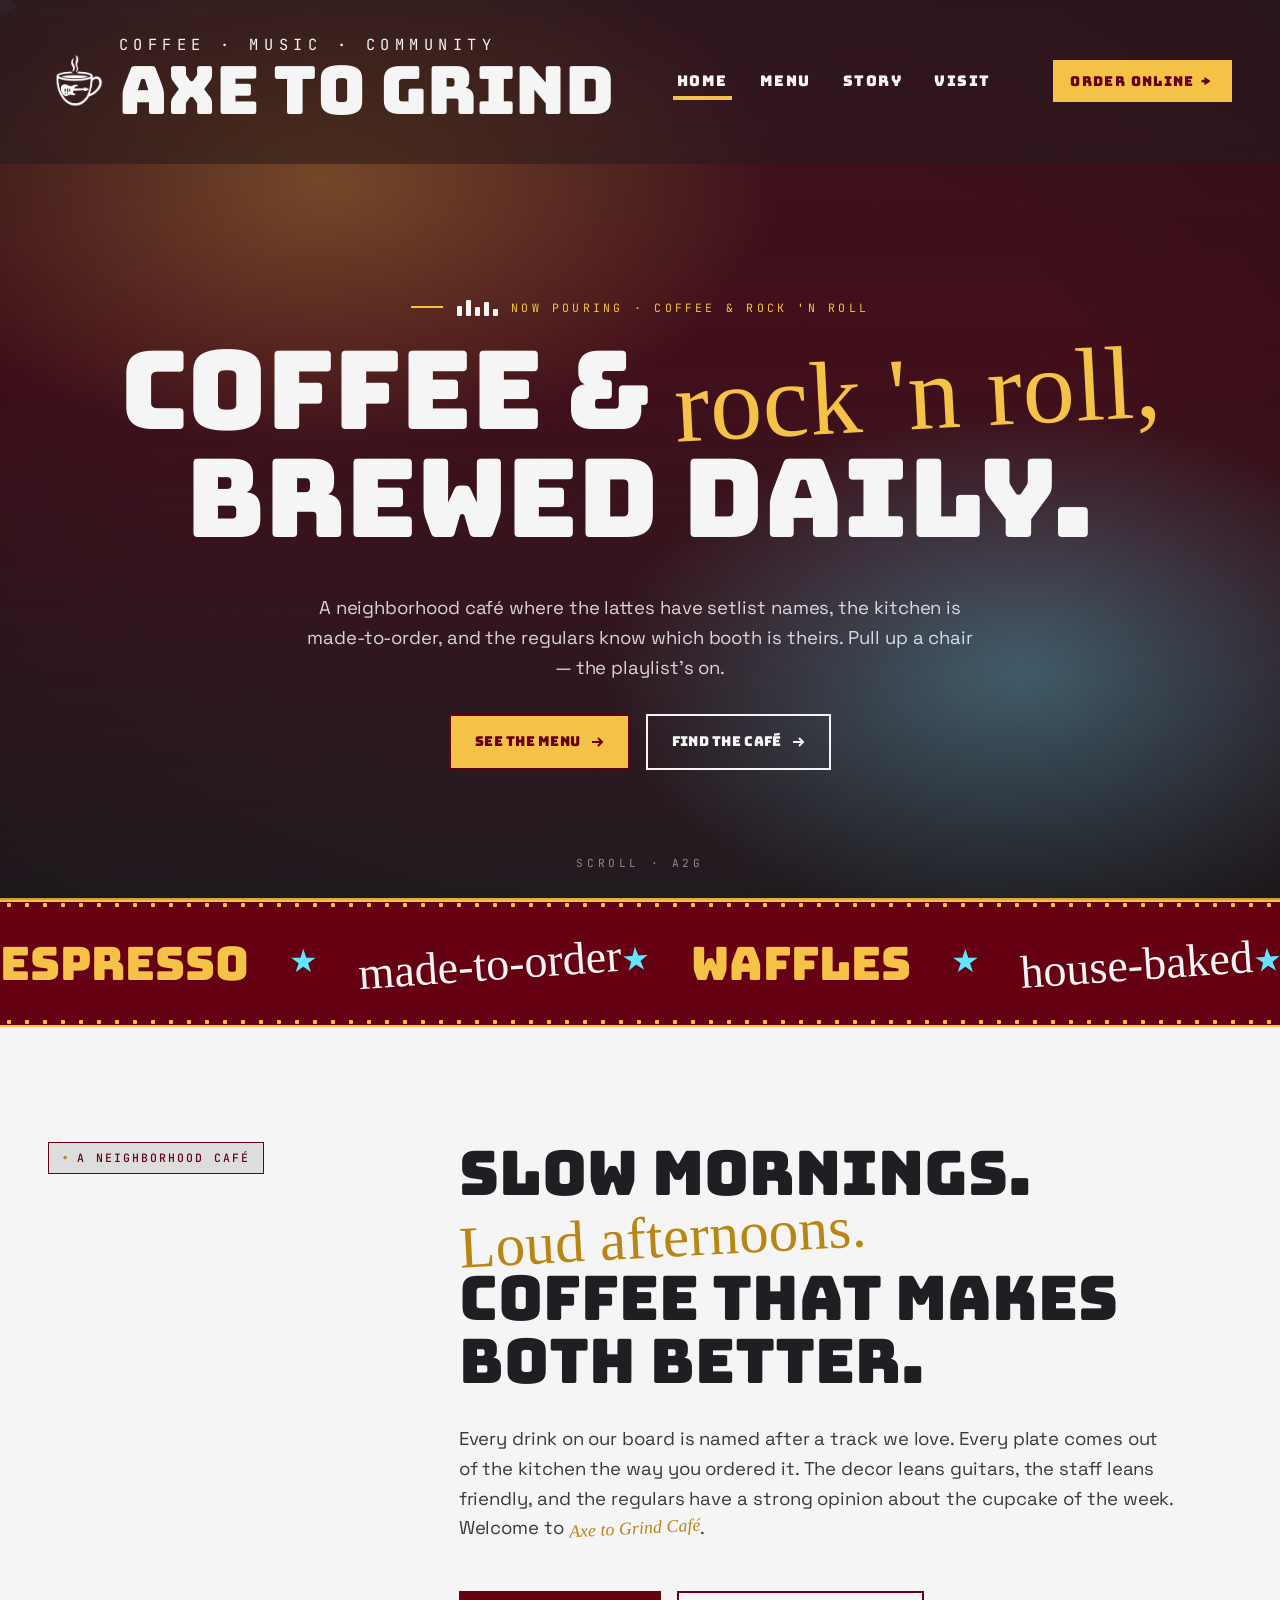
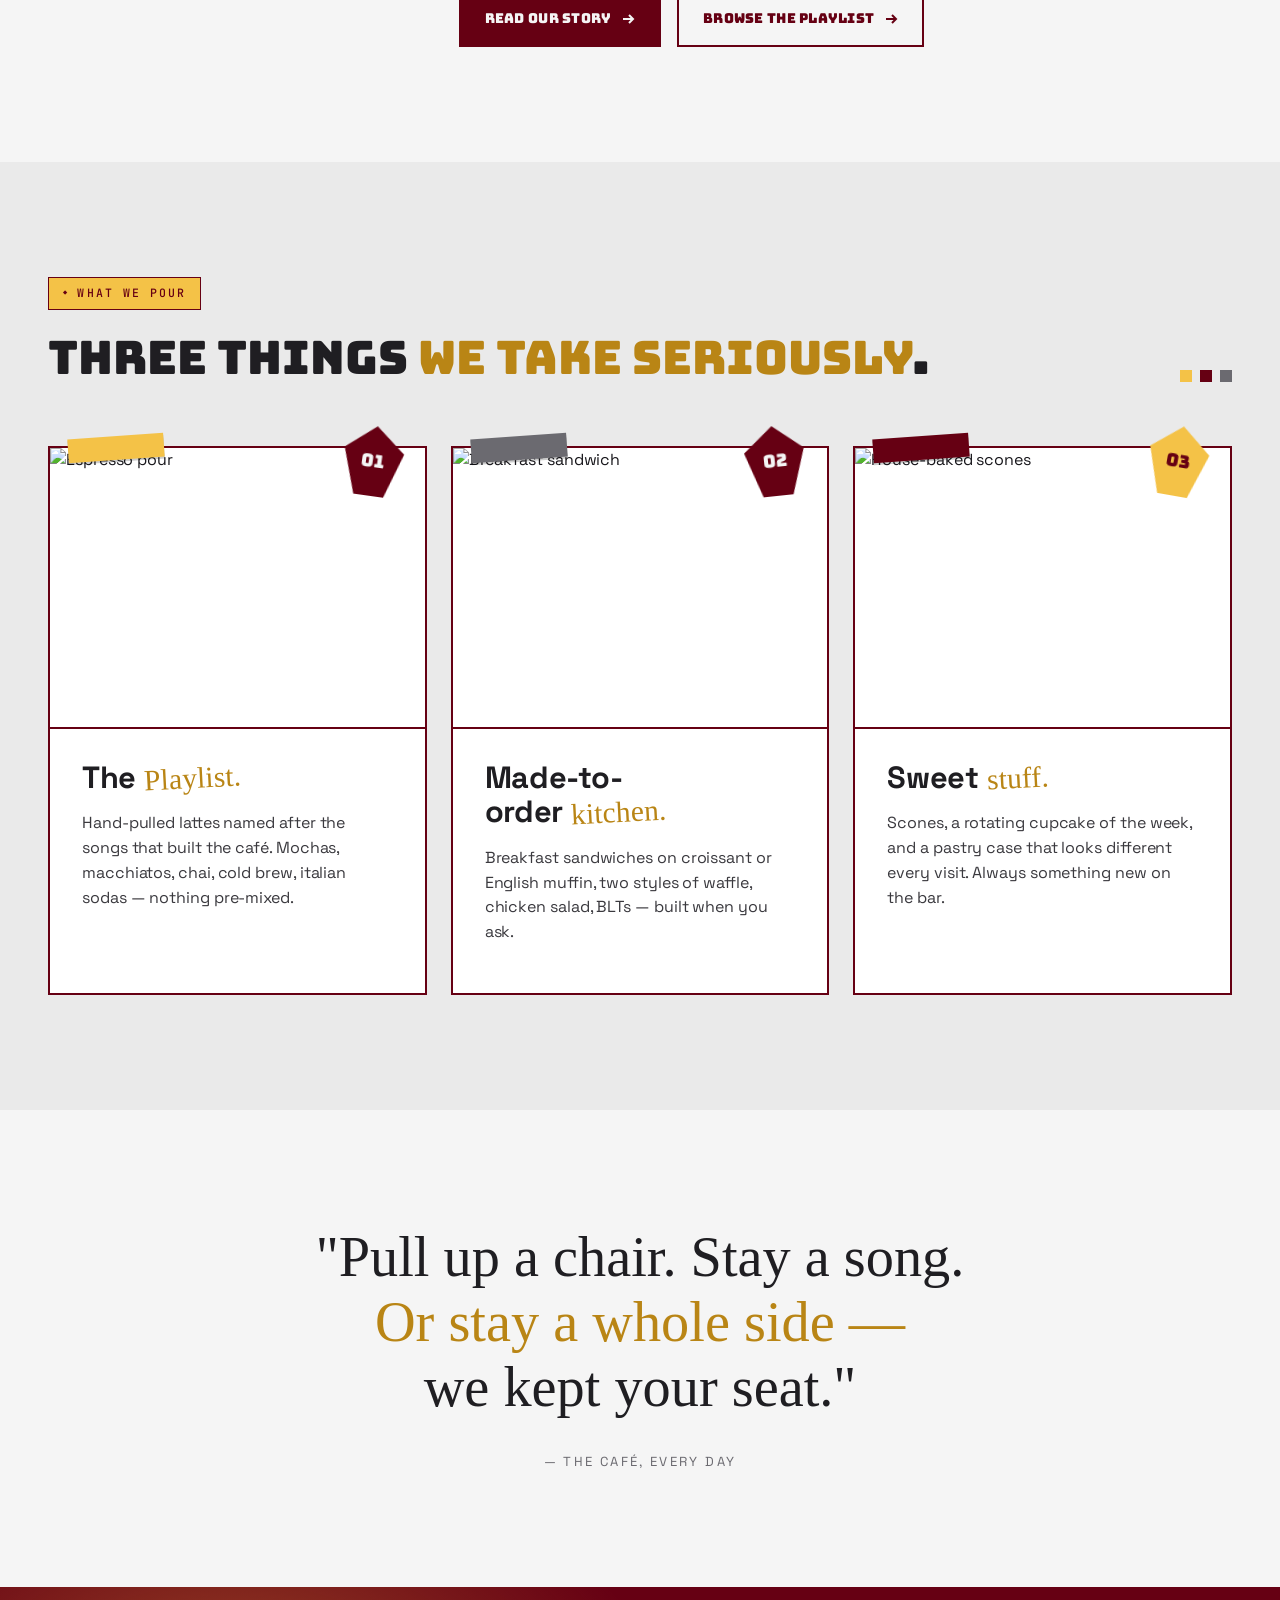
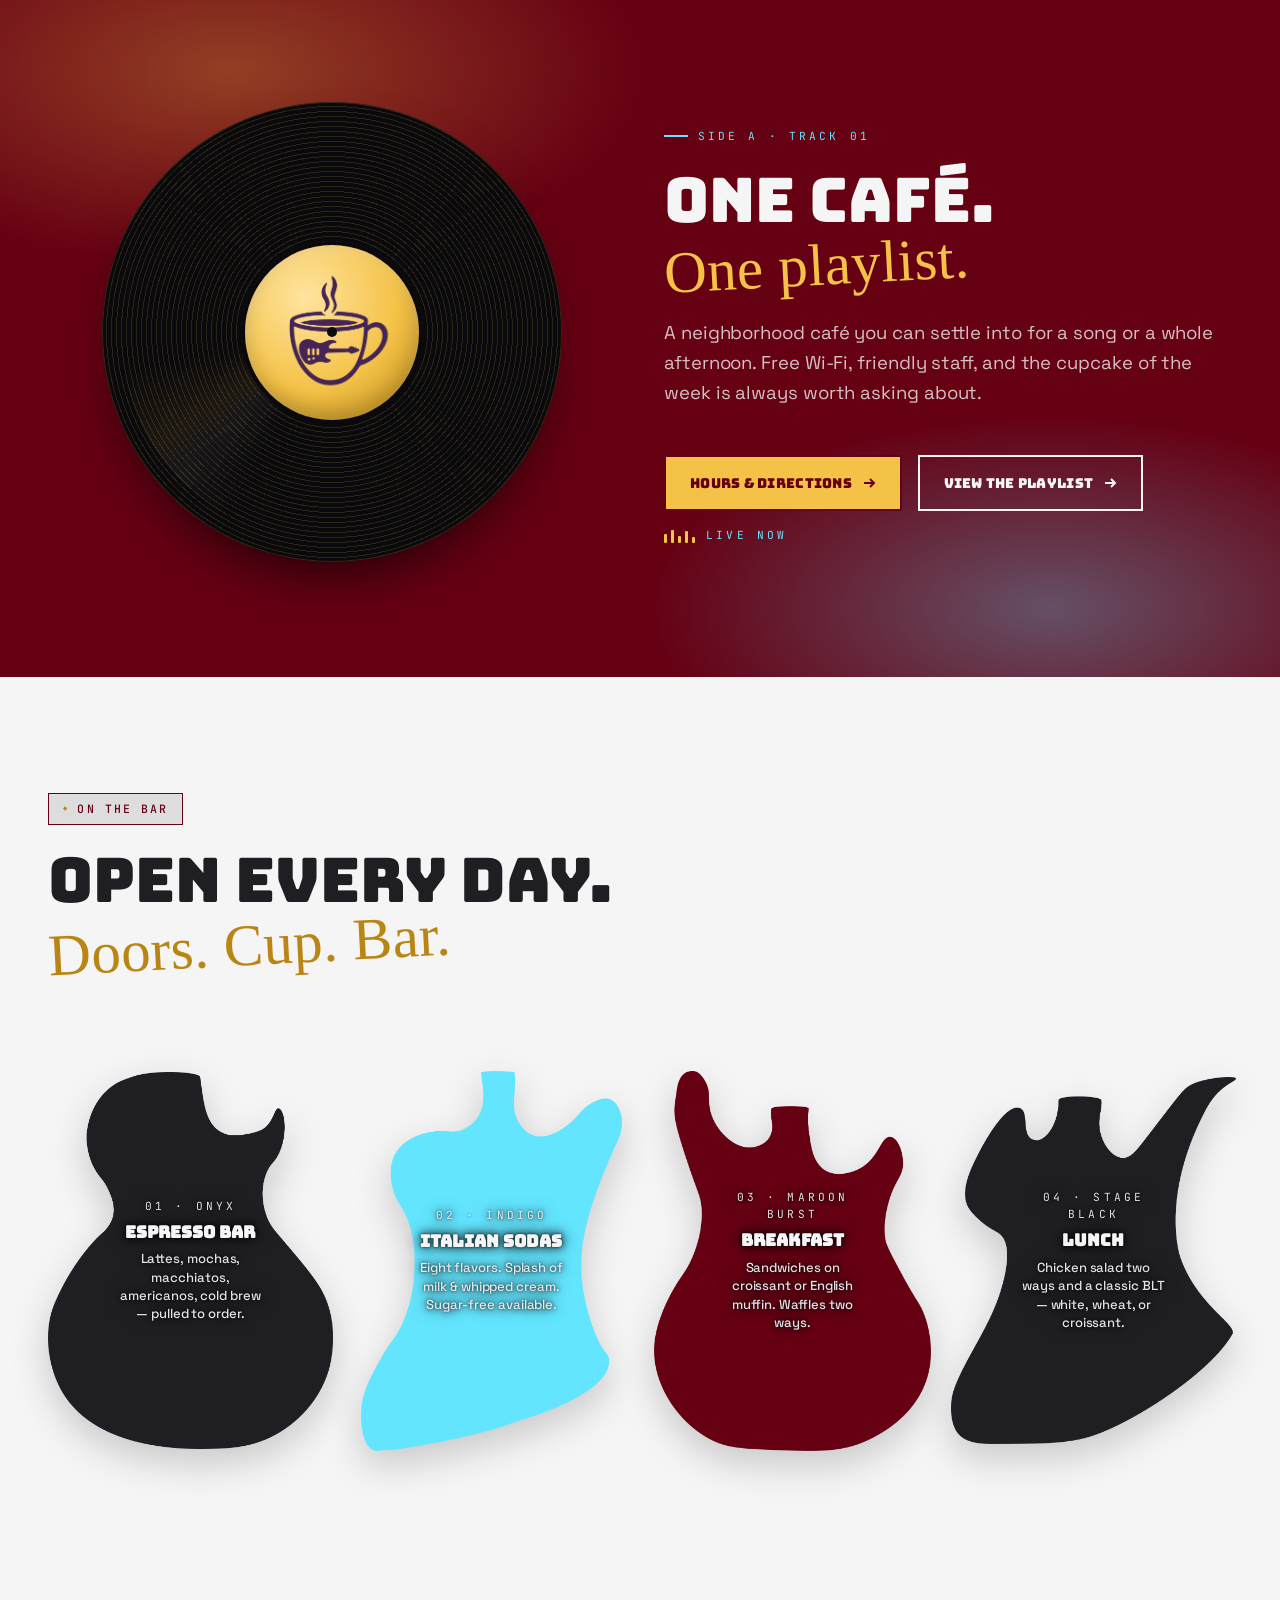
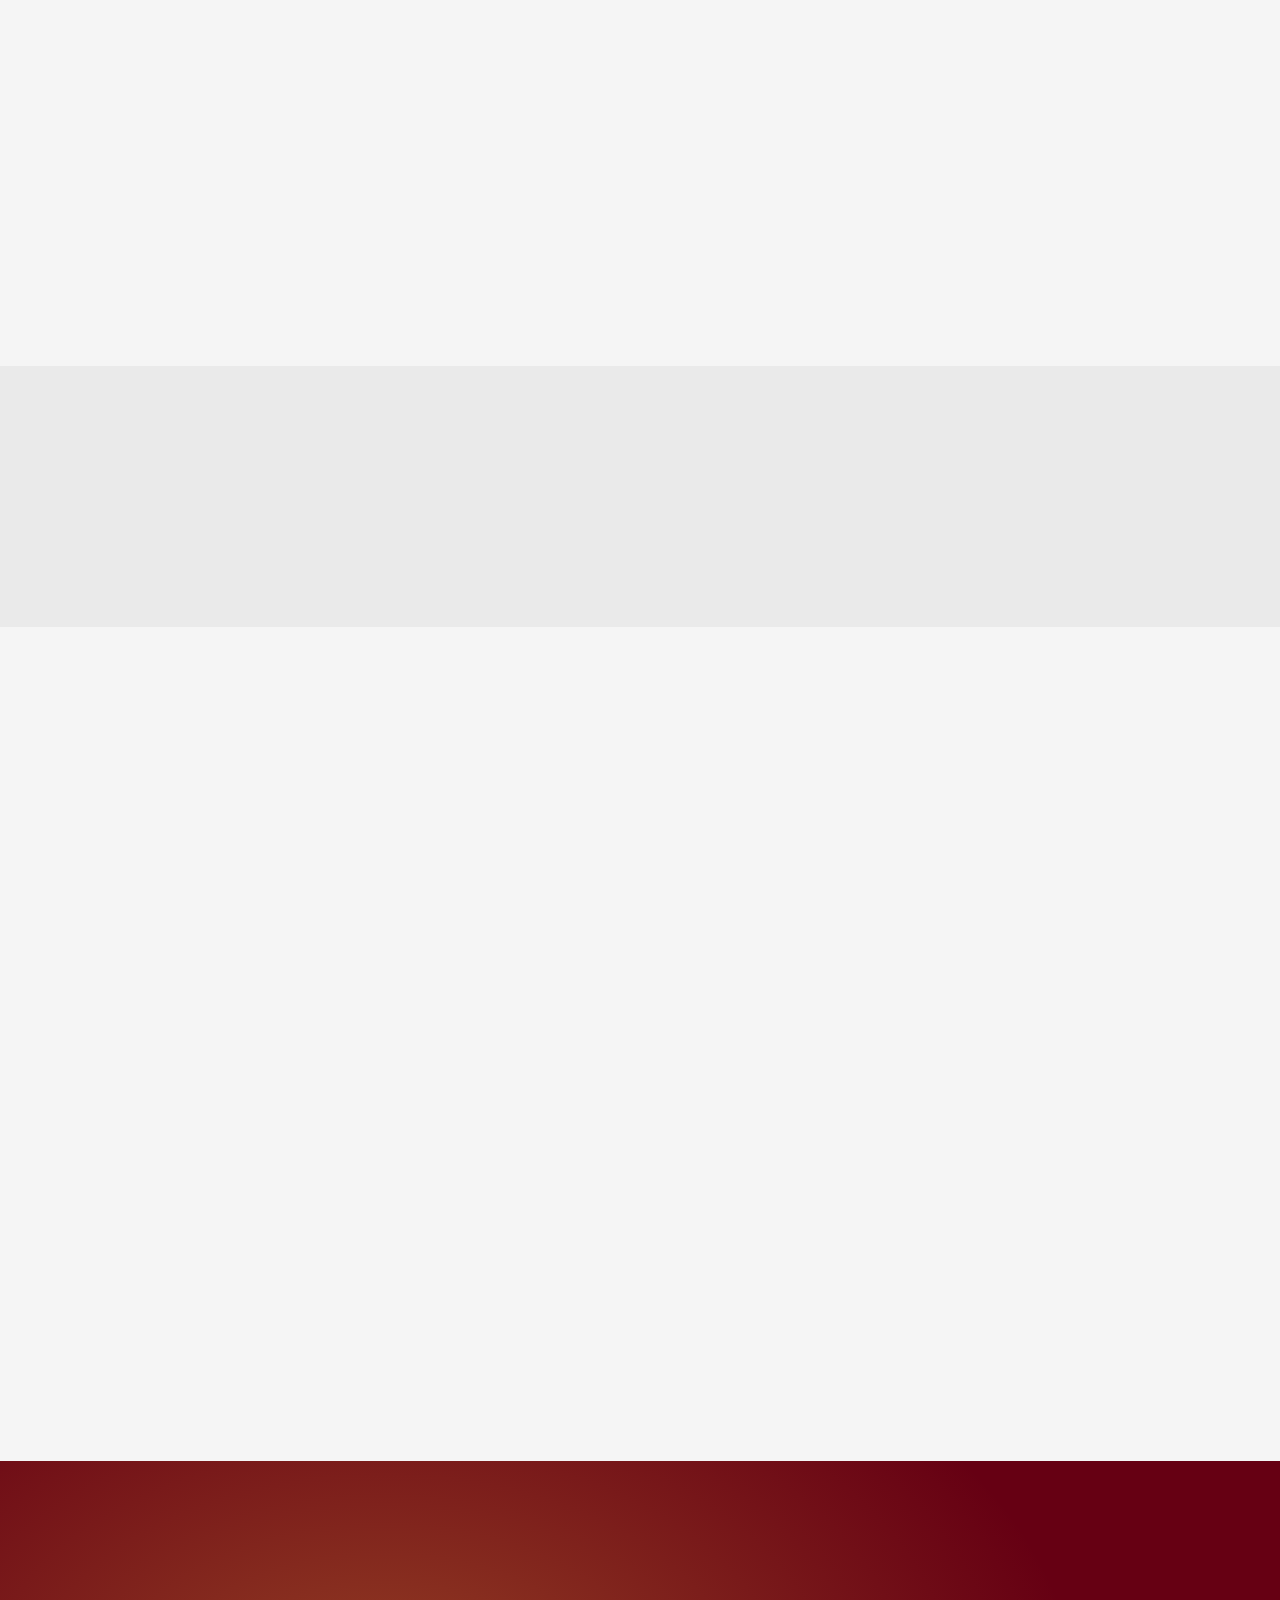
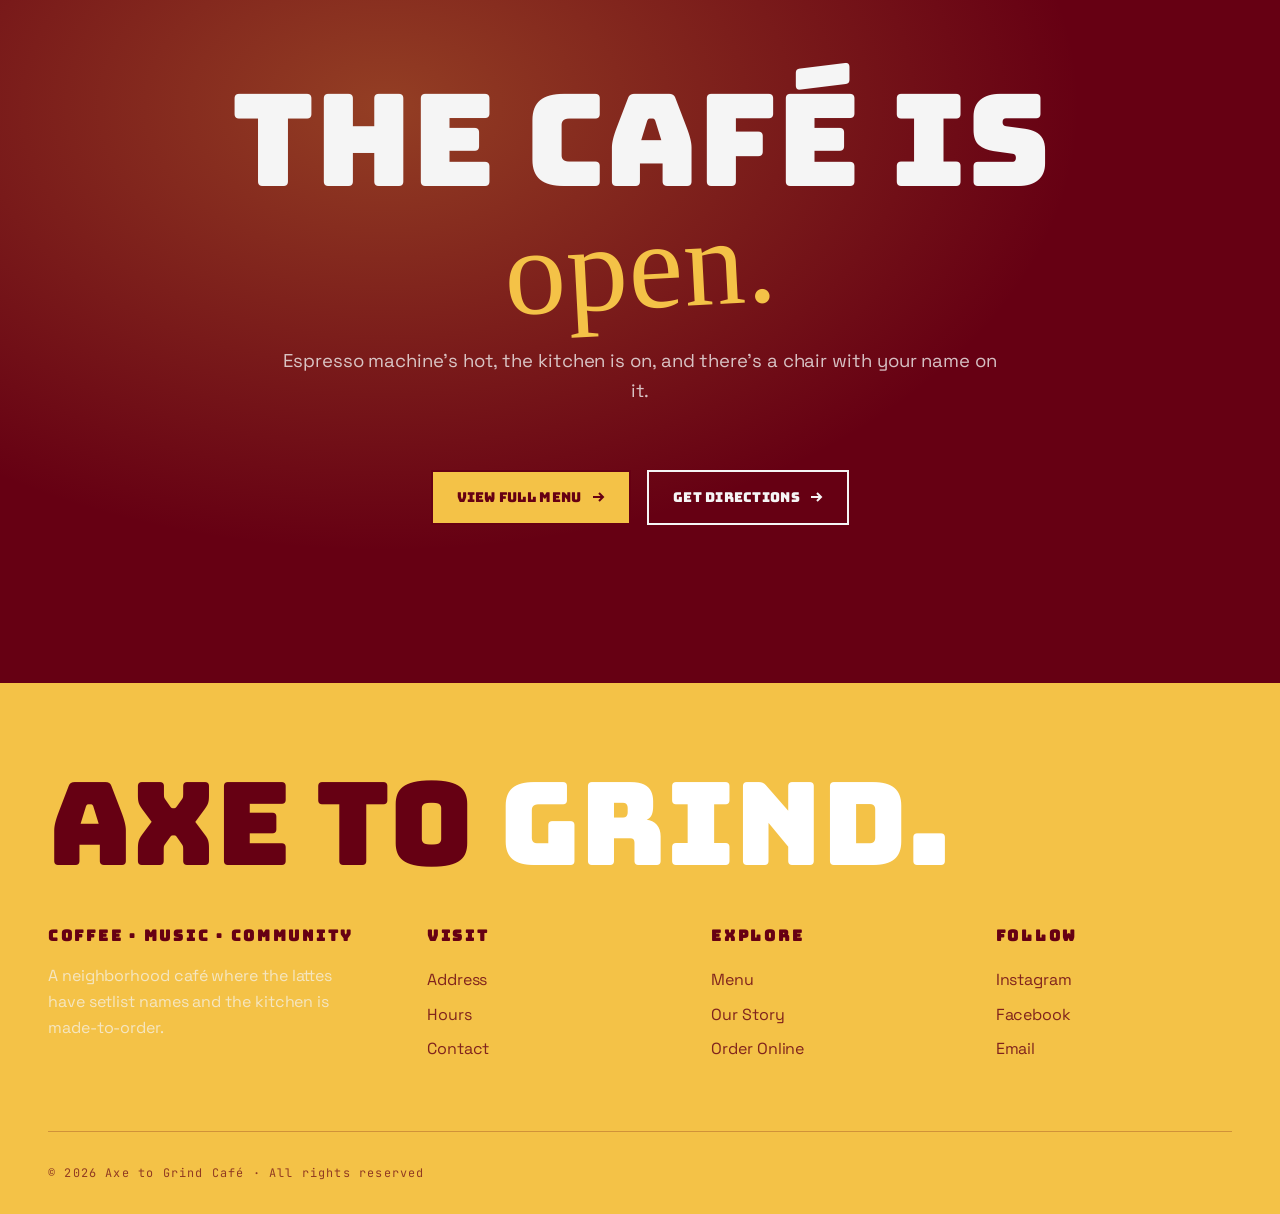
==== commit fd2b132e: "Brand repaint, guitar PNGs, mobile-first responsive overhaul Palette swap: deep purple → black cherr" ====
--- a/index.html
+++ b/index.html
@@ -51,13 +51,13 @@
         <span class="eq-bars eq-bg" aria-hidden="true" style="height: 18px;"><span></span><span></span><span></span><span></span><span></span></span>
         Now Pouring · Coffee &amp; Rock 'n Roll
       </div>
-      <h1 class="display fade-up" style="font-size: clamp(2.6rem, 8.5vw, 8.4rem); margin-top: 1.2rem; animation-delay: 0.3s; color: var(--bg);">
-        <span class="nowrap">Coffee &amp; <span class="serif" style="color: var(--amber);">rock 'n roll,</span></span><br />
-        <span class="nowrap">brewed daily.</span>
+      <h1 class="display fade-up" style="font-size: clamp(2rem, 8.5vw, 8.4rem); margin-top: 1.2rem; animation-delay: 0.3s; color: var(--bg); line-height: 1;">
+        Coffee &amp; <span class="serif" style="color: var(--amber);">rock 'n roll,</span><br />
+        brewed daily.
       </h1>
     </div>
     <div class="hero-bottom">
-      <p class="lead fade-up" style="animation-delay: 0.55s; color: rgba(250,244,236,0.85); max-width: 56ch; text-align: center;">
+      <p class="lead fade-up" style="animation-delay: 0.55s; color: rgba(245,245,245,0.85); max-width: 56ch; text-align: center;">
         A neighborhood café where the lattes have setlist names, the kitchen is made-to-order, and the regulars know which booth is theirs. Pull up a chair &mdash; the playlist's on.
       </p>
       <div class="fade-up flex gap-4" style="animation-delay: 0.75s; flex-wrap: wrap; justify-content: center;">
@@ -195,7 +195,7 @@
       <div style="grid-column: 7 / -1;" data-reveal data-delay="2">
         <span class="setlist-tag" style="color: var(--teal);">Side A · Track 01</span>
         <h2 class="h-1 mt-5" style="color: var(--bg);">One café.<br /><span class="serif" style="color: var(--amber);">One playlist.</span></h2>
-        <p class="lead mt-5" style="color: rgba(250,244,236,0.78);">A neighborhood café you can settle into for a song or a whole afternoon. Free Wi-Fi, friendly staff, and the cupcake of the week is always worth asking about.</p>
+        <p class="lead mt-5" style="color: rgba(245,245,245,0.78);">A neighborhood café you can settle into for a song or a whole afternoon. Free Wi-Fi, friendly staff, and the cupcake of the week is always worth asking about.</p>
         <div class="mt-7 flex gap-4" style="flex-wrap: wrap; align-items: center;">
           <a href="visit.html" class="btn btn-amber btn-arrow">Hours &amp; Directions
             <svg viewBox="0 0 14 14" fill="none" stroke="currentColor" stroke-width="2"><path d="M2 7h10M8 3l4 4-4 4"/></svg>
@@ -222,68 +222,67 @@
     </div>
 
     <div class="grid grid-4 mt-9" style="gap: 1.25rem 1rem;">
-      <!-- 8 cards, each with an inline SVG guitar silhouette in its slot color.
-           .gc-light flips text dark on the bright (yellow / frosted-blue) ones. -->
+      <!-- 8 cards, each with a guitar PNG behind the text. -->
       <div class="guitar-card gc-1" data-reveal>
-        <svg class="gc-svg" viewBox="0 0 100 130" preserveAspectRatio="xMidYMid meet" aria-hidden="true"><path fill="#2E1F4A" d="M 30 10 Q 22 14 18 22 Q 12 32 14 42 Q 18 50 28 52 Q 22 60 12 72 Q 6 88 12 105 Q 22 122 50 122 Q 78 122 88 105 Q 94 88 88 72 Q 78 60 72 52 Q 82 50 86 42 Q 88 32 82 22 Q 78 14 70 10 Q 60 18 50 18 Q 40 18 30 10 Z"/></svg>
-        <div class="gc-content">
-          <div class="gc-num">01 · Brand Purple</div>
+        <img class="gc-svg" src="assets/BlackGuitar1.png" alt="" loading="lazy" />
+        <div class="gc-content">
+          <div class="gc-num">01 · Onyx</div>
           <h4>Espresso Bar</h4>
           <p>Lattes, mochas, macchiatos, americanos, cold brew &mdash; pulled to order.</p>
         </div>
       </div>
       <div class="guitar-card gc-2" data-reveal data-delay="1">
-        <svg class="gc-svg" viewBox="0 0 100 130" preserveAspectRatio="xMidYMid meet" aria-hidden="true"><path fill="#660013" d="M 35 8 L 65 8 Q 82 12 88 28 Q 94 50 88 78 Q 78 115 60 122 L 40 122 Q 18 115 10 92 Q 5 70 12 55 Q 18 50 24 46 Q 26 40 22 32 Q 18 22 24 16 Q 28 10 35 8 Z"/></svg>
-        <div class="gc-content">
-          <div class="gc-num">02 · Black Cherry</div>
+        <img class="gc-svg" src="assets/BlueGuitar1.png" alt="" loading="lazy" />
+        <div class="gc-content">
+          <div class="gc-num">02 · Indigo</div>
           <h4>Italian Sodas</h4>
           <p>Eight flavors. Splash of milk &amp; whipped cream. Sugar-free available.</p>
         </div>
       </div>
-      <div class="guitar-card gc-3 gc-light" data-reveal data-delay="2">
-        <svg class="gc-svg" viewBox="0 0 100 130" preserveAspectRatio="xMidYMid meet" aria-hidden="true"><path fill="#F4C247" d="M 22 8 L 78 8 L 95 28 Q 95 32 90 35 L 56 65 L 50 122 L 44 65 L 10 35 Q 5 32 5 28 L 22 8 Z"/></svg>
-        <div class="gc-content">
-          <div class="gc-num">03 · Brass Yellow</div>
+      <div class="guitar-card gc-3" data-reveal data-delay="2">
+        <img class="gc-svg" src="assets/MaroonGuitar1.png" alt="" loading="lazy" />
+        <div class="gc-content">
+          <div class="gc-num">03 · Maroon Burst</div>
           <h4>Breakfast</h4>
           <p>Sandwiches on croissant or English muffin. Waffles two ways.</p>
         </div>
       </div>
       <div class="guitar-card gc-4" data-reveal data-delay="3">
-        <svg class="gc-svg" viewBox="0 0 100 130" preserveAspectRatio="xMidYMid meet" aria-hidden="true"><path fill="#14B8B0" d="M 50 22 Q 38 6 22 8 Q 8 14 10 28 Q 16 38 26 42 Q 10 50 10 75 Q 18 110 50 122 Q 82 110 90 75 Q 90 50 74 42 Q 84 38 90 28 Q 92 14 78 8 Q 62 6 50 22 Z"/></svg>
-        <div class="gc-content">
-          <div class="gc-num">04 · Electric Teal</div>
+        <img class="gc-svg" src="assets/BlackGuitar2.png" alt="" loading="lazy" />
+        <div class="gc-content">
+          <div class="gc-num">04 · Stage Black</div>
           <h4>Lunch</h4>
           <p>Chicken salad two ways and a classic BLT &mdash; white, wheat, or croissant.</p>
         </div>
       </div>
       <div class="guitar-card gc-5" data-reveal>
-        <svg class="gc-svg" viewBox="0 0 100 130" preserveAspectRatio="xMidYMid meet" aria-hidden="true"><path fill="#FF3D7F" d="M 35 10 Q 18 14 10 30 Q 4 55 10 78 Q 18 105 35 118 Q 50 122 58 122 Q 80 118 88 102 Q 95 75 92 48 Q 86 22 72 14 Q 62 10 50 12 L 35 10 Z"/></svg>
-        <div class="gc-content">
-          <div class="gc-num">05 · Hot Magenta</div>
+        <img class="gc-svg" src="assets/BlueGuitar2.png" alt="" loading="lazy" />
+        <div class="gc-content">
+          <div class="gc-num">05 · Midnight Blue</div>
           <h4>Sweets</h4>
           <p>Chocolate-chip and cinnamon scones. A weekly rotating cupcake.</p>
         </div>
       </div>
-      <div class="guitar-card gc-6 gc-light" data-reveal data-delay="1">
-        <svg class="gc-svg" viewBox="0 0 100 130" preserveAspectRatio="xMidYMid meet" aria-hidden="true"><path fill="#63E5FF" d="M 38 8 L 62 8 Q 82 14 90 32 Q 96 55 86 75 Q 76 95 56 98 L 46 100 L 6 122 L 18 96 Q 28 76 22 55 Q 12 30 22 18 Q 30 10 38 8 Z"/></svg>
-        <div class="gc-content">
-          <div class="gc-num">06 · Frosted Blue</div>
+      <div class="guitar-card gc-6" data-reveal data-delay="1">
+        <img class="gc-svg" src="assets/MaroonGuitar2.png" alt="" loading="lazy" />
+        <div class="gc-content">
+          <div class="gc-num">06 · Wine</div>
           <h4>Tea Bar</h4>
           <p>Earl Grey, English Breakfast, lemon ginger, chai. Honey &amp; lemon on request.</p>
         </div>
       </div>
       <div class="guitar-card gc-7" data-reveal data-delay="2">
-        <svg class="gc-svg" viewBox="0 0 100 130" preserveAspectRatio="xMidYMid meet" aria-hidden="true"><path fill="#1F1E22" d="M 35 8 Q 55 6 70 10 Q 88 18 92 38 Q 95 65 88 88 Q 78 115 60 122 L 40 122 Q 18 110 12 88 Q 8 62 14 44 Q 20 32 26 26 L 28 14 Q 30 10 35 8 Z"/></svg>
-        <div class="gc-content">
-          <div class="gc-num">07 · Shadow Grey</div>
+        <img class="gc-svg" src="assets/BlackGuitar3.png" alt="" loading="lazy" />
+        <div class="gc-content">
+          <div class="gc-num">07 · Shadow Black</div>
           <h4>For the Kids</h4>
           <p>Lemonade or chocolate milk &mdash; the easy yes for the small humans.</p>
         </div>
       </div>
       <div class="guitar-card gc-8" data-reveal data-delay="3">
-        <svg class="gc-svg" viewBox="0 0 100 130" preserveAspectRatio="xMidYMid meet" aria-hidden="true"><path fill="#D6661E" d="M 58 8 L 92 22 L 80 55 L 92 78 L 75 105 L 38 122 L 10 100 L 22 60 L 10 35 L 38 18 L 58 8 Z"/></svg>
-        <div class="gc-content">
-          <div class="gc-num">08 · Sunburst Orange</div>
+        <img class="gc-svg" src="assets/BlueGuitar3.png" alt="" loading="lazy" />
+        <div class="gc-content">
+          <div class="gc-num">08 · Frost Blue</div>
           <h4>Order Ahead</h4>
           <p>Skip the line. Place a pickup order online and grab it on your way through.</p>
         </div>
@@ -351,7 +350,7 @@
     <h2 class="h-mega mt-6" style="color: var(--bg);" data-reveal data-delay="1">
       The café is<br /><span class="serif" style="color: var(--amber);">open.</span>
     </h2>
-    <p class="lead mt-6" style="margin: 1.5rem auto 0; color: rgba(250,244,236,0.78);" data-reveal data-delay="2">
+    <p class="lead mt-6" style="margin: 1.5rem auto 0; color: rgba(245,245,245,0.78);" data-reveal data-delay="2">
       Espresso machine's hot, the kitchen is on, and there's a chair with your name on it.
     </p>
     <div class="mt-8 flex gap-4" style="justify-content: center; flex-wrap: wrap;" data-reveal data-delay="3">
@@ -368,11 +367,11 @@
 <!-- Footer -->
 <footer class="footer">
   <div class="wrap">
-    <div class="footer-brand">Axe to <span style="color: var(--amber);">Grind.</span></div>
+    <div class="footer-brand">Axe to <span style="color: var(--paper);">Grind.</span></div>
     <div class="footer-grid">
       <div class="footer-col">
         <h4>Coffee · Music · Community</h4>
-        <p style="color: rgba(250,244,236,0.7); line-height: 1.6; max-width: 32ch;">A neighborhood café where the lattes have setlist names and the kitchen is made-to-order.</p>
+        <p style="color: rgba(245,245,245,0.7); line-height: 1.6; max-width: 32ch;">A neighborhood café where the lattes have setlist names and the kitchen is made-to-order.</p>
       </div>
       <div class="footer-col">
         <h4>Visit</h4>
--- a/styles/globals.css
+++ b/styles/globals.css
@@ -16,34 +16,45 @@
 
 /* ---------- Tokens ---------- */
 :root {
-  /* AXE TO GRIND CAFÉ — Brand palette derived from the deep-purple logo
-     (eggplant guitar+cup mark on cream). Variable names kept stable for easy swaps. */
-  --ink: #2E1F4A;            /* brand deep purple — primary dark (logo color) */
-  --ink-2: #3D2B5C;          /* lifted purple — surfaces */
-  --ink-3: #4F3B6E;          /* highlight purple */
-  --bg: #FAF4EC;             /* warm cream — matches logo backdrop */
-  --bg-2: #F1E9DA;           /* deeper cream */
-  --bg-3: #E5D9C2;           /* toasted cream */
-  --paper: #FFFBF3;
-  --line: #DCCDB6;
-  --line-2: #B59E80;
-
-  --text: #1F1530;
-  --text-soft: #3A2C50;
-  --text-dim: #5C4A75;
-  --text-faint: #8C7CA0;
-
-  --amber: #F4C247;          /* RICH yellow/gold — primary rock accent */
+  /* AXE TO GRIND CAFÉ — Brand palette: black cherry × frosted blue × gold,
+     on white smoke with shadow grey text and silver utilities.
+     Legacy variable names (--ink, --teal, --wine, --neon, --moss) repointed
+     so all consumer rules continue to work. */
+  --ink: #660013;            /* black cherry — primary brand dark */
+  --ink-2: #4F000E;          /* deeper cherry — surfaces */
+  --ink-3: #80001A;          /* lifted cherry — highlights */
+  --bg: #F5F5F5;             /* white smoke — page background */
+  --bg-2: #EAEAEA;           /* deeper smoke */
+  --bg-3: #DDDDDD;           /* deepest smoke */
+  --paper: #FFFFFF;
+  --line: #C9C9C9;
+  --line-2: #A5A5A5;         /* silver */
+
+  --text: #1F1E22;           /* shadow grey — body text */
+  --text-soft: #3A393E;
+  --text-dim: #6B6A70;
+  --text-faint: #A5A5A5;     /* silver */
+
+  --amber: #F4C247;          /* GOLD — kept */
   --amber-deep: #B98515;
   --amber-glow: rgba(244, 194, 71, 0.32);
-  --teal: #14B8B0;           /* electric teal — third pillar of the palette */
-  --teal-deep: #0E8C86;
-  --teal-glow: rgba(20, 184, 176, 0.32);
-  --wine: #C0334A;           /* stage-curtain red — punctuates rock moments */
-  --wine-deep: #8A1F30;
-  --moss: #5C4A75;           /* secondary muted purple */
-  --neon: #FF3D7F;           /* poster-magenta — used VERY sparingly */
-  --neon-glow: rgba(255, 61, 127, 0.35);
+  --teal: #63E5FF;           /* frosted blue — repointed from teal */
+  --teal-deep: #2BB8D6;
+  --teal-glow: rgba(99, 229, 255, 0.32);
+  --wine: #660013;           /* repointed to cherry — single brand dark */
+  --wine-deep: #4F000E;
+  --moss: #6B6A70;           /* repointed to mid grey */
+  --neon: #63E5FF;           /* repointed to frosted blue */
+  --neon-glow: rgba(99, 229, 255, 0.35);
+
+  /* Semantic aliases for the new palette */
+  --cherry: #660013;
+  --cherry-deep: #4F000E;
+  --frost: #63E5FF;
+  --frost-deep: #2BB8D6;
+  --shadow: #1F1E22;
+  --smoke: #F5F5F5;
+  --silver: #A5A5A5;
 
   /* Type — Bungee display (rock-poster) + Permanent Marker accent + Space Grotesk body */
   --font-display: 'Bungee', 'Impact', 'Helvetica Neue', sans-serif;
@@ -86,16 +97,16 @@
 /* Vignette at edges (sits above the grain) */
 body::after {
   content:''; position: fixed; inset: 0; pointer-events: none; z-index: 1;
-  background: radial-gradient(ellipse at center, transparent 50%, rgba(20, 16, 12, 0.18) 100%);
+  background: radial-gradient(ellipse at center, transparent 50%, rgba(31, 30, 34, 0.18) 100%);
   mix-blend-mode: multiply;
 }
 
 .wrap { max-width: var(--max-w); margin: 0 auto; padding-inline: var(--gutter); }
-.section { padding-block: clamp(5rem, 10vw, 9rem); position: relative; }
-.section-tight { padding-block: clamp(3rem, 6vw, 5rem); }
+.section { padding-block: clamp(3rem, 9vw, 9rem); position: relative; }
+.section-tight { padding-block: clamp(2rem, 5vw, 5rem); }
 .section-dark { background: var(--ink); color: var(--bg); }
-.section-dark .text-soft { color: rgba(244, 236, 221, 0.72); }
-.section-dark .text-dim { color: rgba(244, 236, 221, 0.55); }
+.section-dark .text-soft { color: rgba(245, 245, 245, 0.72); }
+.section-dark .text-dim { color: rgba(245, 245, 245, 0.55); }
 
 .center { text-align: center; }
 .flex { display: flex; }
@@ -115,7 +126,17 @@
 .grid-3 { grid-template-columns: repeat(3, 1fr); }
 .grid-4 { grid-template-columns: repeat(4, 1fr); }
 .grid-12 { display: grid; grid-template-columns: repeat(12, 1fr); gap: var(--gutter); }
-@media (max-width: 920px) { .grid-2, .grid-3, .grid-4 { grid-template-columns: 1fr; } }
+/* Tablet: keep 4-col grids at 2 across so sets-of-things stay readable as a set.
+   Use minmax(0, 1fr) so wide content (★★★★★ in stats) can't push columns out of balance. */
+@media (max-width: 920px) {
+  .grid-3 { grid-template-columns: minmax(0, 1fr); }
+  .grid-4 { grid-template-columns: repeat(2, minmax(0, 1fr)); }
+}
+/* Phone: collapse 2-col grids; stack 12-col children even when they have inline grid-column. */
+@media (max-width: 600px) {
+  .grid-2 { grid-template-columns: minmax(0, 1fr); }
+  .grid-12 > * { grid-column: 1 / -1 !important; }
+}
 
 /* ---------- Typography — Bungee display (rock poster) + Permanent Marker accent ---------- */
 .display, .h-mega, .h-1, .h-2 {
@@ -162,6 +183,10 @@
 }
 .script-tight { transform: rotate(-1deg); }
 .nowrap { white-space: nowrap; }
+/* On phones, never let .nowrap force horizontal overflow — let the line break naturally. */
+@media (max-width: 640px) {
+  .nowrap { white-space: normal; }
+}
 
 .lead { font-size: clamp(1.05rem, 1.45vw, 1.2rem); line-height: 1.6; color: var(--text-soft); max-width: 60ch; font-weight: 400; }
 .text-soft { color: var(--text-soft); }
@@ -248,7 +273,7 @@
   position: fixed; inset: 0 0 auto 0; z-index: 50;
   display: flex; align-items: center; justify-content: space-between;
   padding: 2.4rem var(--gutter);
-  background: rgba(244, 236, 221, 0.78);
+  background: rgba(245, 245, 245, 0.78);
   backdrop-filter: blur(14px) saturate(140%);
   border-bottom: 2px solid transparent;
   transition:
@@ -258,11 +283,11 @@
 }
 .nav.scrolled {
   padding: 0.85rem var(--gutter);
-  background: rgba(244, 236, 221, 0.96);
+  background: rgba(245, 245, 245, 0.96);
   border-bottom-color: var(--ink);
 }
-.nav.dark { background: rgba(14, 9, 7, 0.55); color: var(--bg); }
-.nav.dark.scrolled { background: rgba(14, 9, 7, 0.96); border-bottom-color: var(--amber); }
+.nav.dark { background: rgba(31, 30, 34, 0.55); color: var(--bg); }
+.nav.dark.scrolled { background: rgba(31, 30, 34, 0.96); border-bottom-color: var(--amber); }
 .nav.dark .nav-link, .nav.dark .nav-tagline, .nav.dark .nav-wordmark { color: var(--bg); }
 
 /* Stacked wordmark — Axe to Grind brand identity
@@ -373,11 +398,15 @@
 
 /* ---------- Hero ---------- */
 .hero {
-  position: relative; min-height: 100vh;
+  position: relative;
+  min-height: 100vh;
+  /* svh = small viewport height — ignores mobile browser chrome bars so hero
+     never feels like "almost two screens" on iOS Safari / Chrome Mobile. */
+  min-height: 100svh;
   display: flex; flex-direction: column;
   background: var(--ink); color: var(--bg);
   overflow: hidden;
-  padding-top: 9rem;
+  padding-top: clamp(6rem, 16vw, 9rem);
   border-bottom: 2px solid var(--amber);
 }
 .hero-bg { position: absolute; inset: 0; z-index: 0; }
@@ -394,7 +423,7 @@
     /* opposing magenta stage wash */
     radial-gradient(ellipse 50% 45% at 80% 75%, var(--neon-glow), transparent 65%),
     /* base darkening */
-    linear-gradient(180deg, rgba(11,8,7,0.6) 0%, rgba(11,8,7,0.5) 40%, rgba(11,8,7,0.95) 100%);
+    linear-gradient(180deg, rgba(31,30,34,0.6) 0%, rgba(31,30,34,0.5) 40%, rgba(31,30,34,0.95) 100%);
 }
 .hero-content {
   position: relative; z-index: 2; flex: 1;
@@ -423,7 +452,7 @@
   position: absolute; bottom: 1.6rem; left: 50%; transform: translateX(-50%);
   font-family: var(--font-mono);
   font-size: 0.7rem; letter-spacing: 0.32em; text-transform: uppercase;
-  color: rgba(244,236,221,0.55);
+  color: rgba(245,245,245,0.55);
 }
 
 /* ---------- Marquee — stage ticker w/ amber bulbs above and below ---------- */
@@ -510,6 +539,11 @@
 .lounge-card-img img { width: 100%; height: 100%; object-fit: cover; transition: transform 1.2s var(--ease); filter: contrast(1.08) saturate(1.05); }
 .lounge-card:hover .lounge-card-img img { transform: scale(1.05); }
 .lounge-card-body { padding: var(--s-6) var(--s-6) var(--s-7); }
+@media (max-width: 600px) {
+  /* Shorter image area on phones so the card feels less endless */
+  .lounge-card-img { aspect-ratio: 16/9; }
+  .lounge-card-body { padding: var(--s-5) var(--s-5) var(--s-6); }
+}
 
 /* Guitar-pick badge — replaces square stamp, drawn in pure CSS */
 .lounge-badge {
@@ -565,7 +599,7 @@
   letter-spacing: 0.005em;
 }
 .section-dark .menu-row-price { color: var(--amber); }
-.section-dark .menu-row { border-color: rgba(244,236,221,0.18); }
+.section-dark .menu-row { border-color: rgba(245,245,245,0.18); }
 
 .location-card {
   background: var(--paper);
@@ -601,7 +635,7 @@
 @keyframes fadeUp { from { opacity:0; transform: translateY(24px); } to { opacity: 1; transform: none; } }
 
 /* ---------- Footer ---------- */
-.footer { background: var(--ink); color: var(--bg); padding: clamp(4rem, 7vw, 6rem) 0 2rem; position: relative; overflow: hidden; border-top: 4px solid var(--amber); }
+.footer { background: var(--amber); color: var(--ink); padding: clamp(4rem, 7vw, 6rem) 0 2rem; position: relative; overflow: hidden; border-top: 4px solid var(--ink); }
 .footer-brand {
   font-family: var(--font-display);
   font-size: clamp(4rem, 9vw, 8rem);
@@ -612,7 +646,7 @@
 .footer-tagline {
   font-family: var(--font-script);
   font-size: clamp(1.6rem, 3vw, 2.4rem);
-  color: var(--amber);
+  color: var(--ink);
   transform: rotate(-3deg);
   display: inline-block;
   margin-top: 0.5rem;
@@ -624,21 +658,21 @@
   font-size: 0.95rem;
   letter-spacing: 0.18em;
   text-transform: uppercase;
-  color: var(--amber);
+  color: var(--ink);
   margin-bottom: 1rem;
 }
 .footer-col ul li { padding: 0.3rem 0; }
-.footer-col a { color: rgba(244,236,221,0.78); transition: color var(--dur) var(--ease); }
-.footer-col a:hover { color: var(--amber); }
+.footer-col a { color: rgba(102,0,19,0.82); transition: color var(--dur) var(--ease); }
+.footer-col a:hover { color: var(--ink); }
 .footer-bottom {
   display: flex; justify-content: space-between; gap: 1rem; flex-wrap: wrap;
   margin-top: 4rem; padding-top: 2rem;
-  border-top: 1px solid rgba(244,236,221,0.15);
+  border-top: 1px solid rgba(102,0,19,0.25);
   font-family: var(--font-mono);
   font-size: 0.74rem; letter-spacing: 0.1em;
-  color: rgba(244,236,221,0.5);
-}
-.footer-bottom a { color: var(--amber); }
+  color: rgba(102,0,19,0.7);
+}
+.footer-bottom a { color: var(--ink); }
 
 /* ---------- Pull quote — handwritten ---------- */
 .pull-quote {
@@ -671,7 +705,7 @@
   color: var(--text-dim);
   margin-top: 0.7rem;
 }
-.section-dark .stat-label { color: rgba(244,236,221,0.6); }
+.section-dark .stat-label { color: rgba(245,245,245,0.6); }
 
 /* ---------- Map block ---------- */
 .map-frame { width: 100%; aspect-ratio: 16/9; border: 2px solid var(--ink); background: var(--bg-3); overflow: hidden; }
@@ -686,7 +720,7 @@
   text-transform: uppercase;
   color: var(--text-dim);
 }
-.section-dark .field label { color: rgba(244,236,221,0.6); }
+.section-dark .field label { color: rgba(245,245,245,0.6); }
 .field input, .field textarea {
   background: var(--paper);
   border: 2px solid var(--ink);
@@ -723,7 +757,7 @@
 .divider { height: 2px; background: var(--ink); margin-block: var(--s-7); }
 .section-dark .divider { background: var(--amber); }
 hr.line { border: 0; border-top: 2px solid var(--ink); margin-block: 2rem; }
-.section-dark hr.line { border-top-color: rgba(244,236,221,0.2); }
+.section-dark hr.line { border-top-color: rgba(245,245,245,0.2); }
 
 /* ---------- Underline accent ---------- */
 .amber-underline {
@@ -763,7 +797,7 @@
 }
 
 .cart-overlay {
-  position: fixed; inset: 0; background: rgba(14,9,7,0.55);
+  position: fixed; inset: 0; background: rgba(31,30,34,0.55);
   z-index: 60; opacity: 0; pointer-events: none;
   transition: opacity 320ms var(--ease);
   backdrop-filter: blur(2px);
@@ -890,7 +924,7 @@
 /* ---------- Customize sheet (per-item modifiers) ---------- */
 .customize-overlay {
   position: fixed; inset: 0;
-  background: rgba(14,9,7,0.6);
+  background: rgba(31,30,34,0.6);
   z-index: 70; opacity: 0; pointer-events: none;
   transition: opacity 320ms var(--ease);
   backdrop-filter: blur(3px);
@@ -1089,8 +1123,8 @@
   color: var(--amber); border: 1px solid var(--amber); padding: 0.2rem 0.4rem;
 }
 .fake-card-row { display: grid; grid-template-columns: 1fr 100px 80px; gap: 0.8rem; margin-top: 1rem; }
-.fake-card .field input { background: rgba(255,255,255,0.06); border: 1px solid rgba(244,236,221,0.25); color: var(--bg); }
-.fake-card .field label { color: rgba(244,236,221,0.55); }
+.fake-card .field input { background: rgba(245,245,245,0.06); border: 1px solid rgba(245,245,245,0.25); color: var(--bg); }
+.fake-card .field label { color: rgba(245,245,245,0.55); }
 .fake-card .field input:focus { border-color: var(--amber); }
 
 .summary-line {
@@ -1219,8 +1253,8 @@
     /* concentric groove highlights — subtle gold reflections every few mm */
     repeating-radial-gradient(circle at 50% 50%,
       rgba(244, 194, 71, 0.12) 0 1px,
-      #060403 1px 5px),
-    #0A0807;
+      #0A090C 1px 5px),
+    #0F0E12;
   box-shadow:
     inset 0 0 0 1px rgba(244, 194, 71, 0.18),
     0 30px 60px -25px rgba(0,0,0,0.8);
@@ -1233,7 +1267,7 @@
   border-radius: 50%;
   background: conic-gradient(from 210deg,
     transparent 0deg,
-    rgba(255,255,255,0.05) 18deg,
+    rgba(245,245,245,0.05) 18deg,
     rgba(244, 194, 71, 0.08) 28deg,
     transparent 50deg);
   pointer-events: none;
@@ -1259,9 +1293,9 @@
   background:
     radial-gradient(circle at 35% 30%, #FFE4A0 0%, var(--amber) 55%, var(--amber-deep) 100%);
   box-shadow:
-    0 0 0 4px #060403,
+    0 0 0 4px #0A090C,
     inset 0 -8px 18px rgba(0,0,0,0.18),
-    inset 0 6px 14px rgba(255,255,255,0.18);
+    inset 0 6px 14px rgba(245,245,245,0.18);
   display: grid;
   place-items: center;
   z-index: 2;
@@ -1270,7 +1304,7 @@
 .vinyl-label::after {
   content: ''; position: absolute; top: 50%; left: 50%;
   width: 10px; height: 10px;
-  background: #060403;
+  background: #0A090C;
   border-radius: 50%;
   transform: translate(-50%, -50%);
   z-index: 3;
@@ -1369,16 +1403,12 @@
    ========================================================================== */
 .guitar-card {
   position: relative;
-  aspect-ratio: 4 / 5;
-  min-height: 320px;
+  aspect-ratio: 3 / 4;
+  min-height: 380px;
   display: grid;
   place-items: center;
   text-align: center;
-  padding: 1.5rem;
-  background-color: transparent;
-  background-position: center;
-  background-repeat: no-repeat;
-  background-size: 100% auto;
+  padding: 1rem;
   transition: transform var(--dur) var(--ease), filter var(--dur) var(--ease);
 }
 .guitar-card:hover { transform: translateY(-6px) rotate(-1deg); filter: drop-shadow(0 14px 18px rgba(0,0,0,0.25)); }
@@ -1386,18 +1416,22 @@
 .guitar-card .gc-content {
   position: relative;
   z-index: 2;
-  max-width: 78%;
-  /* halo for readability over varied silhouette colors */
+  max-width: 58%;
+  /* Stronger halo so text reads even at the body edges */
   text-shadow:
-    0 0 14px rgba(0,0,0,0.55),
-    0 0 4px rgba(0,0,0,0.55);
-}
+    0 0 16px rgba(0,0,0,0.85),
+    0 0 8px rgba(0,0,0,0.75),
+    0 0 3px rgba(0,0,0,0.7);
+}
+.guitar-card .gc-num { font-size: 0.62rem; }
+.guitar-card h4 { font-size: 0.95rem; }
+.guitar-card p { font-size: 0.74rem; line-height: 1.35; }
 .guitar-card .gc-num {
   font-family: var(--font-mono);
   font-size: 0.7rem;
   letter-spacing: 0.28em;
   text-transform: uppercase;
-  color: rgba(255,255,255,0.92);
+  color: rgba(245,245,245,0.92);
   margin-bottom: 0.55rem;
 }
 .guitar-card h4 {
@@ -1413,7 +1447,7 @@
   font-size: 0.82rem;
   line-height: 1.4;
   font-weight: 500;
-  color: rgba(255,255,255,0.92);
+  color: rgba(245,245,245,0.92);
 }
 
 /* Light-color silhouettes (yellow + frosted-blue) — flip to dark text + light halo */
@@ -1422,22 +1456,86 @@
 .guitar-card.gc-light p { color: var(--text-soft); }
 .guitar-card.gc-light .gc-content {
   text-shadow:
-    0 0 14px rgba(255,255,255,0.85),
-    0 0 4px rgba(255,255,255,0.85);
-}
-
-/* Inline SVG silhouettes — child of each .guitar-card, fills behind text */
+    0 0 14px rgba(245,245,245,0.85),
+    0 0 4px rgba(245,245,245,0.85);
+}
+
+/* Guitar PNG — child of each .guitar-card, free-floating silhouette */
 .guitar-card .gc-svg {
   position: absolute; inset: 0;
   width: 100%; height: 100%;
+  object-fit: contain;
+  object-position: center;
   z-index: 1;
   filter: drop-shadow(0 14px 18px rgba(0,0,0,0.18));
   transition: transform var(--dur) var(--ease);
-}
-.guitar-card:hover .gc-svg { transform: scale(1.04) rotate(-1.5deg); }
+  transform-origin: center;
+}
+.guitar-card:hover .gc-svg { transform: rotate(-1.5deg); }
 .guitar-card .gc-content { z-index: 2; }
 
 @media (max-width: 920px) {
-  .guitar-card { aspect-ratio: 5 / 4; min-height: 0; padding: 2.5rem 1.6rem; }
-}
-
+  .guitar-card { aspect-ratio: 3 / 4; min-height: 280px; padding: 0.6rem; }
+  .guitar-card .gc-content { max-width: 78%; }
+  .guitar-card .gc-num { font-size: 0.55rem; letter-spacing: 0.2em; }
+  .guitar-card h4 { font-size: 0.82rem; }
+  .guitar-card p { font-size: 0.66rem; line-height: 1.32; }
+}
+/* The 8-card grid uses an inline gap on the wrap — override to a tighter
+   gap on phones so each cell gets a few extra pixels of breathing room. */
+@media (max-width: 600px) {
+  .guitar-card { min-height: 240px; }
+  .guitar-card + .guitar-card,
+  .grid-4.mt-9 { gap: 0.6rem !important; }
+}
+
+/* ==========================================================================
+   TOUCH ACTIVATION — mirror :hover effects via scroll-driven .is-active
+   The JS adds .is-active to elements as they enter the middle band of the
+   viewport (only on (hover: none) devices). These rules mirror the desktop
+   hover treatments so phones see the same visual life when scrolling.
+   ========================================================================== */
+@media (hover: none) {
+  /* Generic cards */
+  .card.is-active { transform: translate(-3px, -3px) rotate(-0.3deg); box-shadow: 6px 6px 0 var(--ink); }
+  .card.shadow-sage.is-active { box-shadow: 6px 6px 0 var(--moss); }
+  .card.shadow-wine.is-active { box-shadow: 6px 6px 0 var(--wine); }
+
+  /* Lounge cards (3-pillar layout) */
+  .lounge-card.is-active { transform: translate(-4px, -4px) rotate(-0.5deg); box-shadow: 8px 8px 0 var(--amber); }
+  .lounge-card.shadow-sage.is-active { box-shadow: 8px 8px 0 var(--moss); }
+  .lounge-card.shadow-wine.is-active { box-shadow: 8px 8px 0 var(--wine); }
+  .lounge-card.is-active .lounge-card-img img { transform: scale(1.05); }
+
+  /* Guitar cards (8-pack) */
+  .guitar-card.is-active { transform: translateY(-6px) rotate(-1deg); filter: drop-shadow(0 14px 18px rgba(0,0,0,0.25)); }
+  .guitar-card.is-active .gc-svg { transform: rotate(-1.5deg); }
+
+  /* Poster (testimonial) cards */
+  .poster-card.is-active { transform: rotate(0) translate(-3px, -3px); box-shadow: 6px 6px 0 var(--ink); }
+
+  /* Menu rows — subtle highlight beam + add-button pop */
+  .menu-row {
+    transition: background var(--dur) var(--ease);
+    border-radius: 4px;
+  }
+  .menu-row.is-active {
+    background: linear-gradient(90deg,
+      transparent 0%,
+      rgba(102, 0, 19, 0.06) 25%,
+      rgba(102, 0, 19, 0.06) 75%,
+      transparent 100%);
+  }
+  .menu-row.is-active .menu-row-price { color: var(--ink); }
+
+  /* Inside dark sections, swap to gold beam for contrast */
+  .section-dark .menu-row.is-active {
+    background: linear-gradient(90deg,
+      transparent 0%,
+      rgba(244, 194, 71, 0.10) 25%,
+      rgba(244, 194, 71, 0.10) 75%,
+      transparent 100%);
+  }
+  .section-dark .menu-row.is-active .menu-row-price { color: var(--amber); }
+}
+
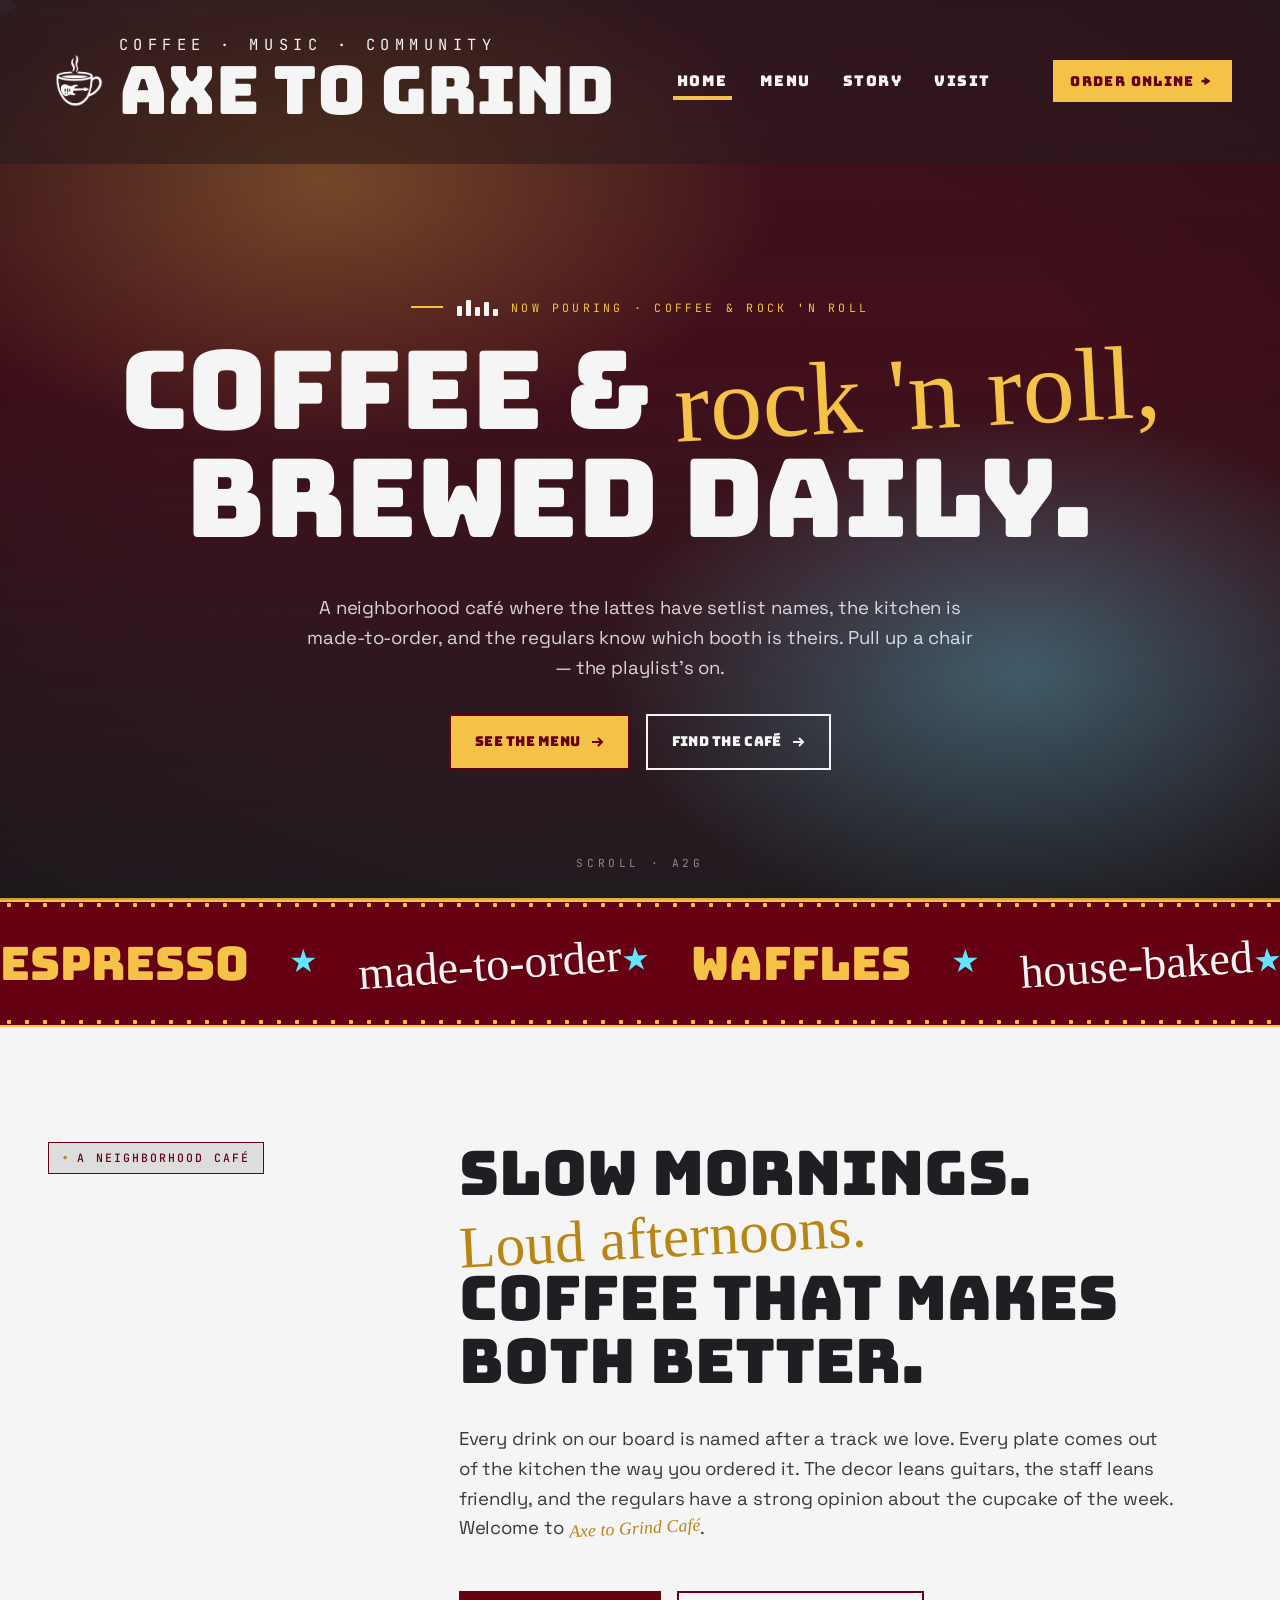
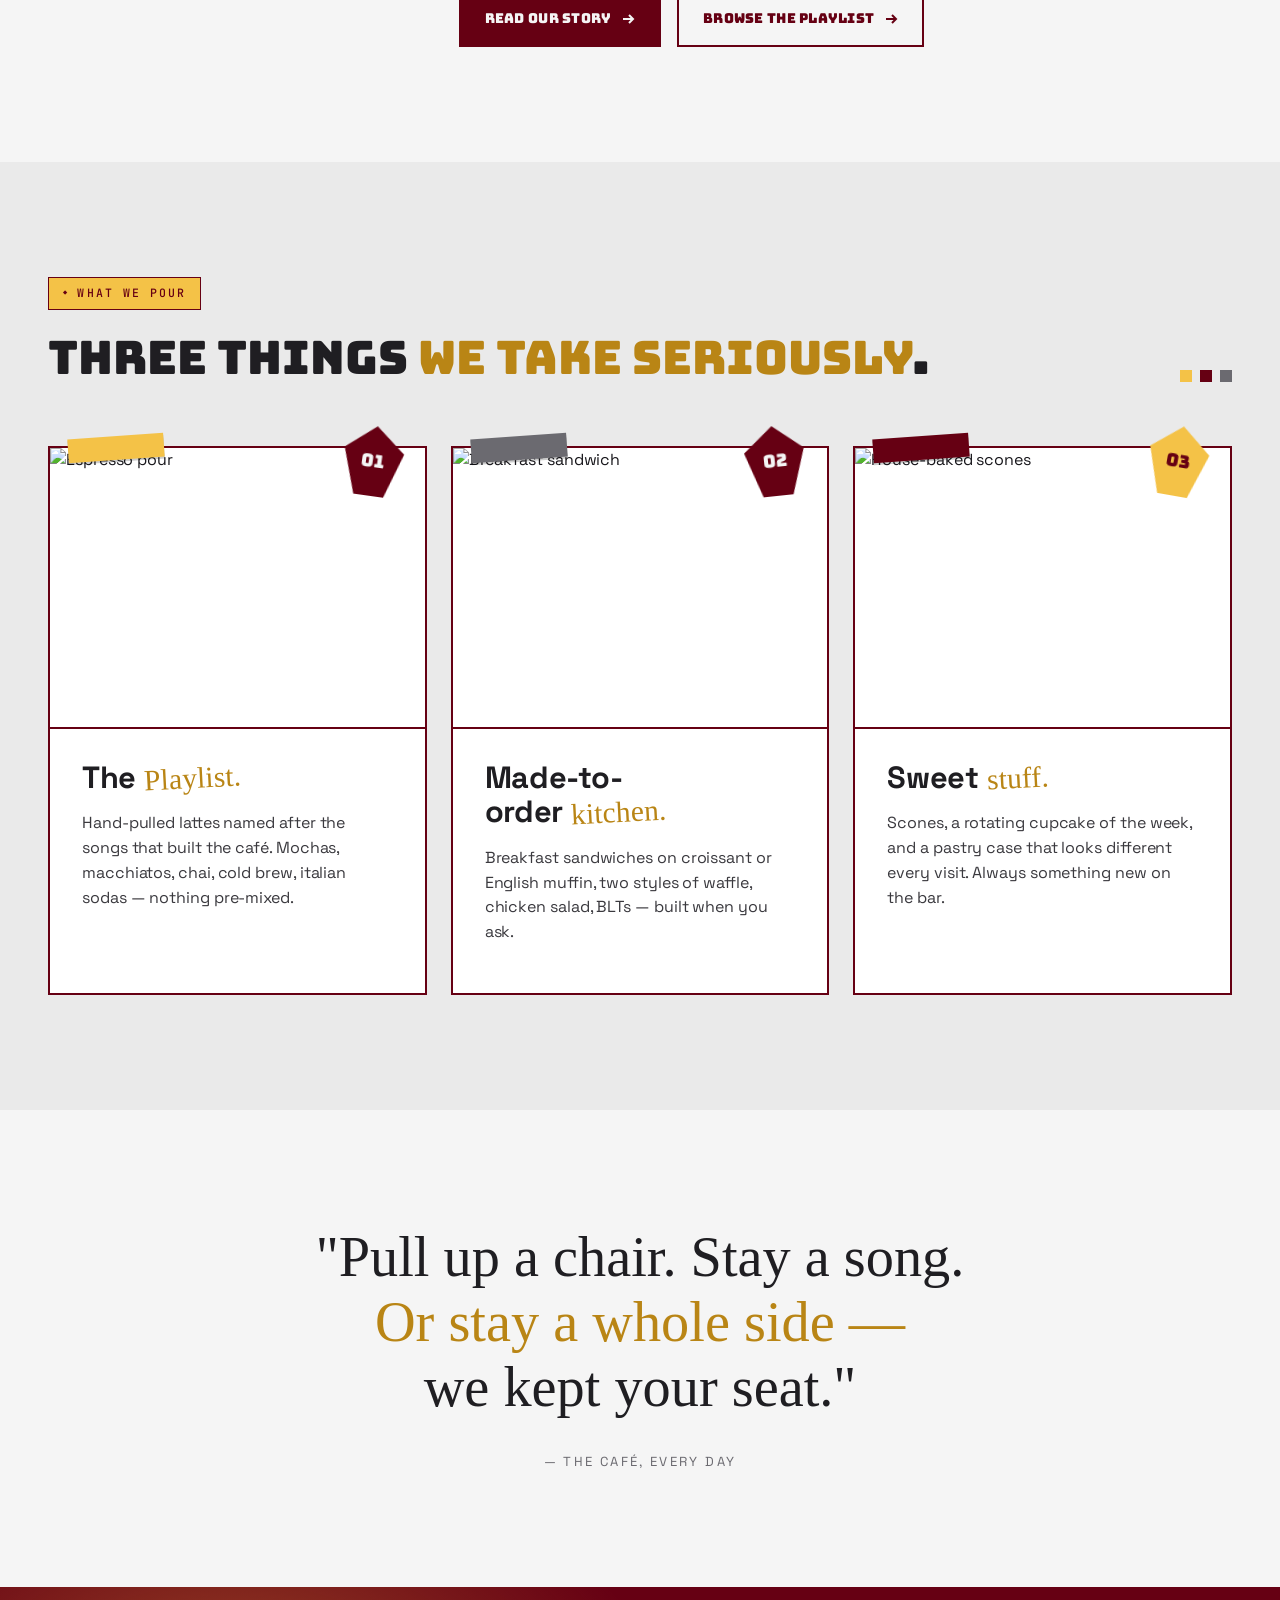
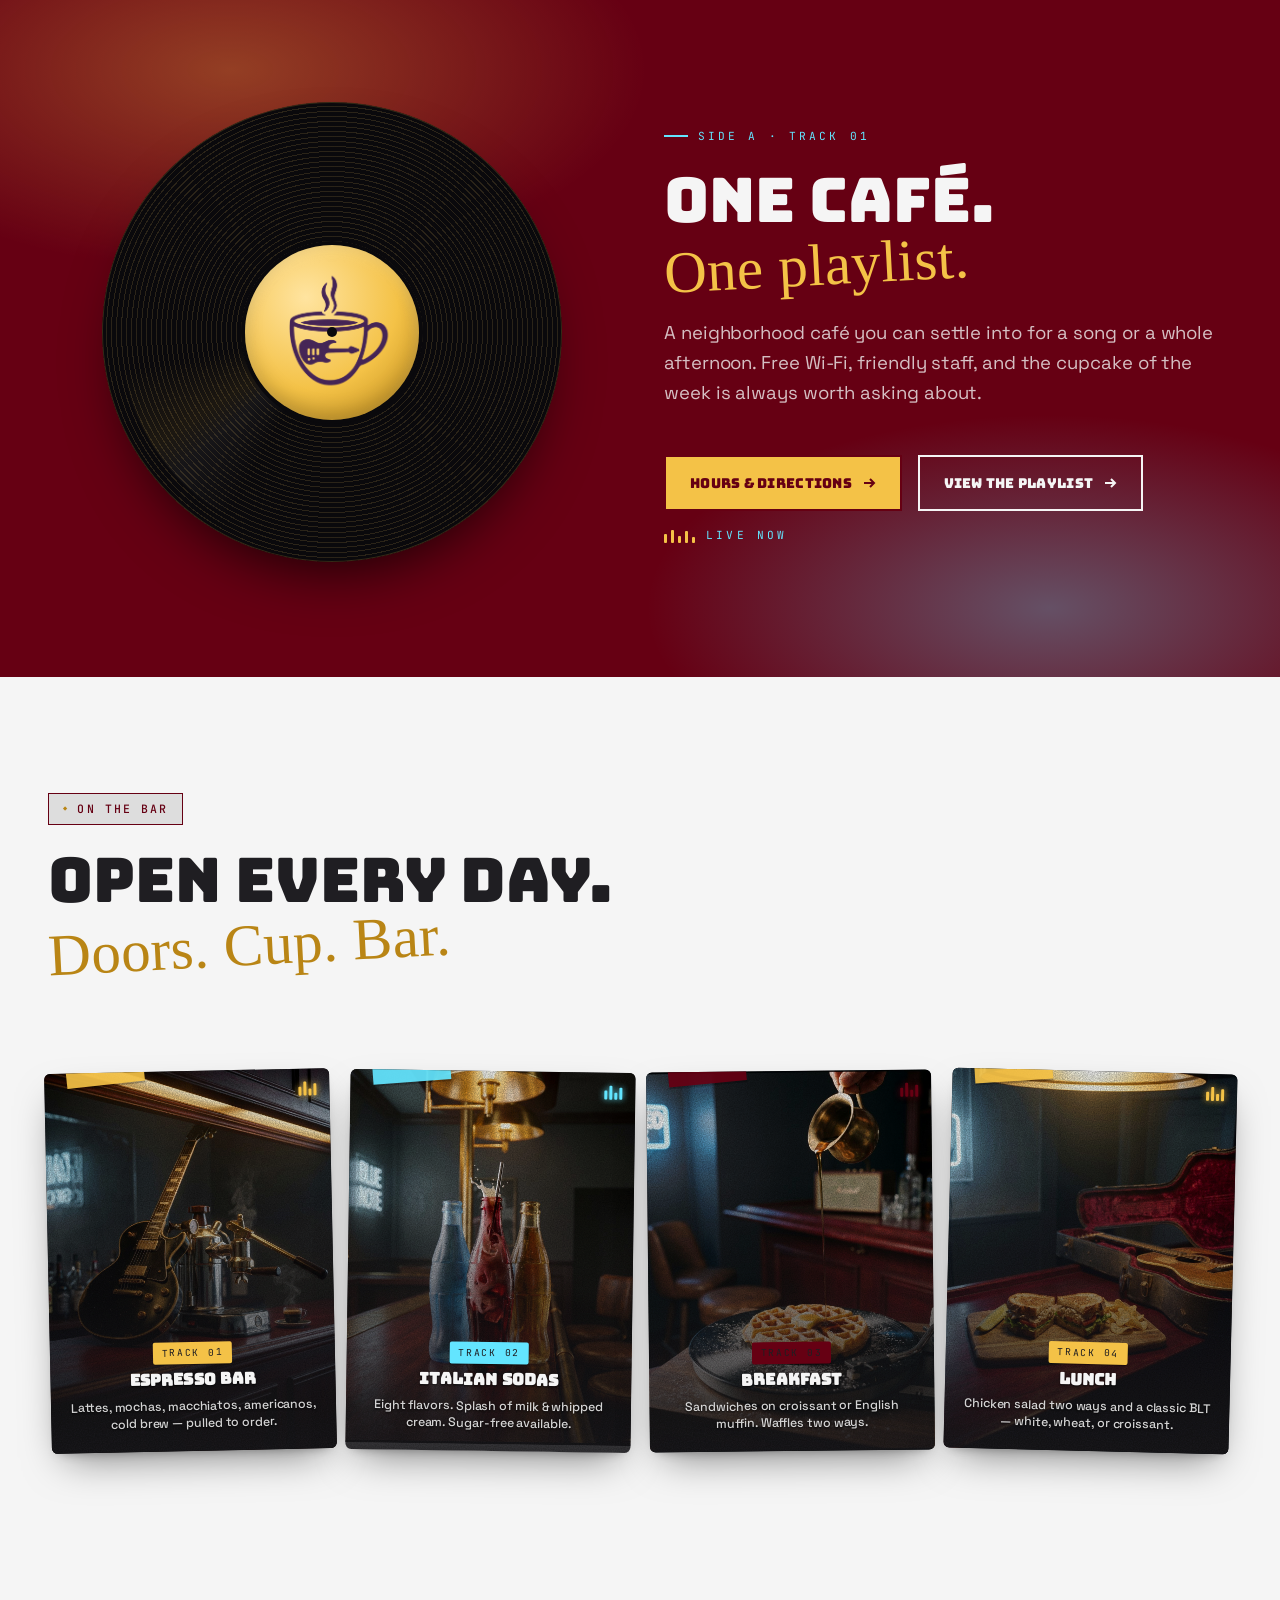
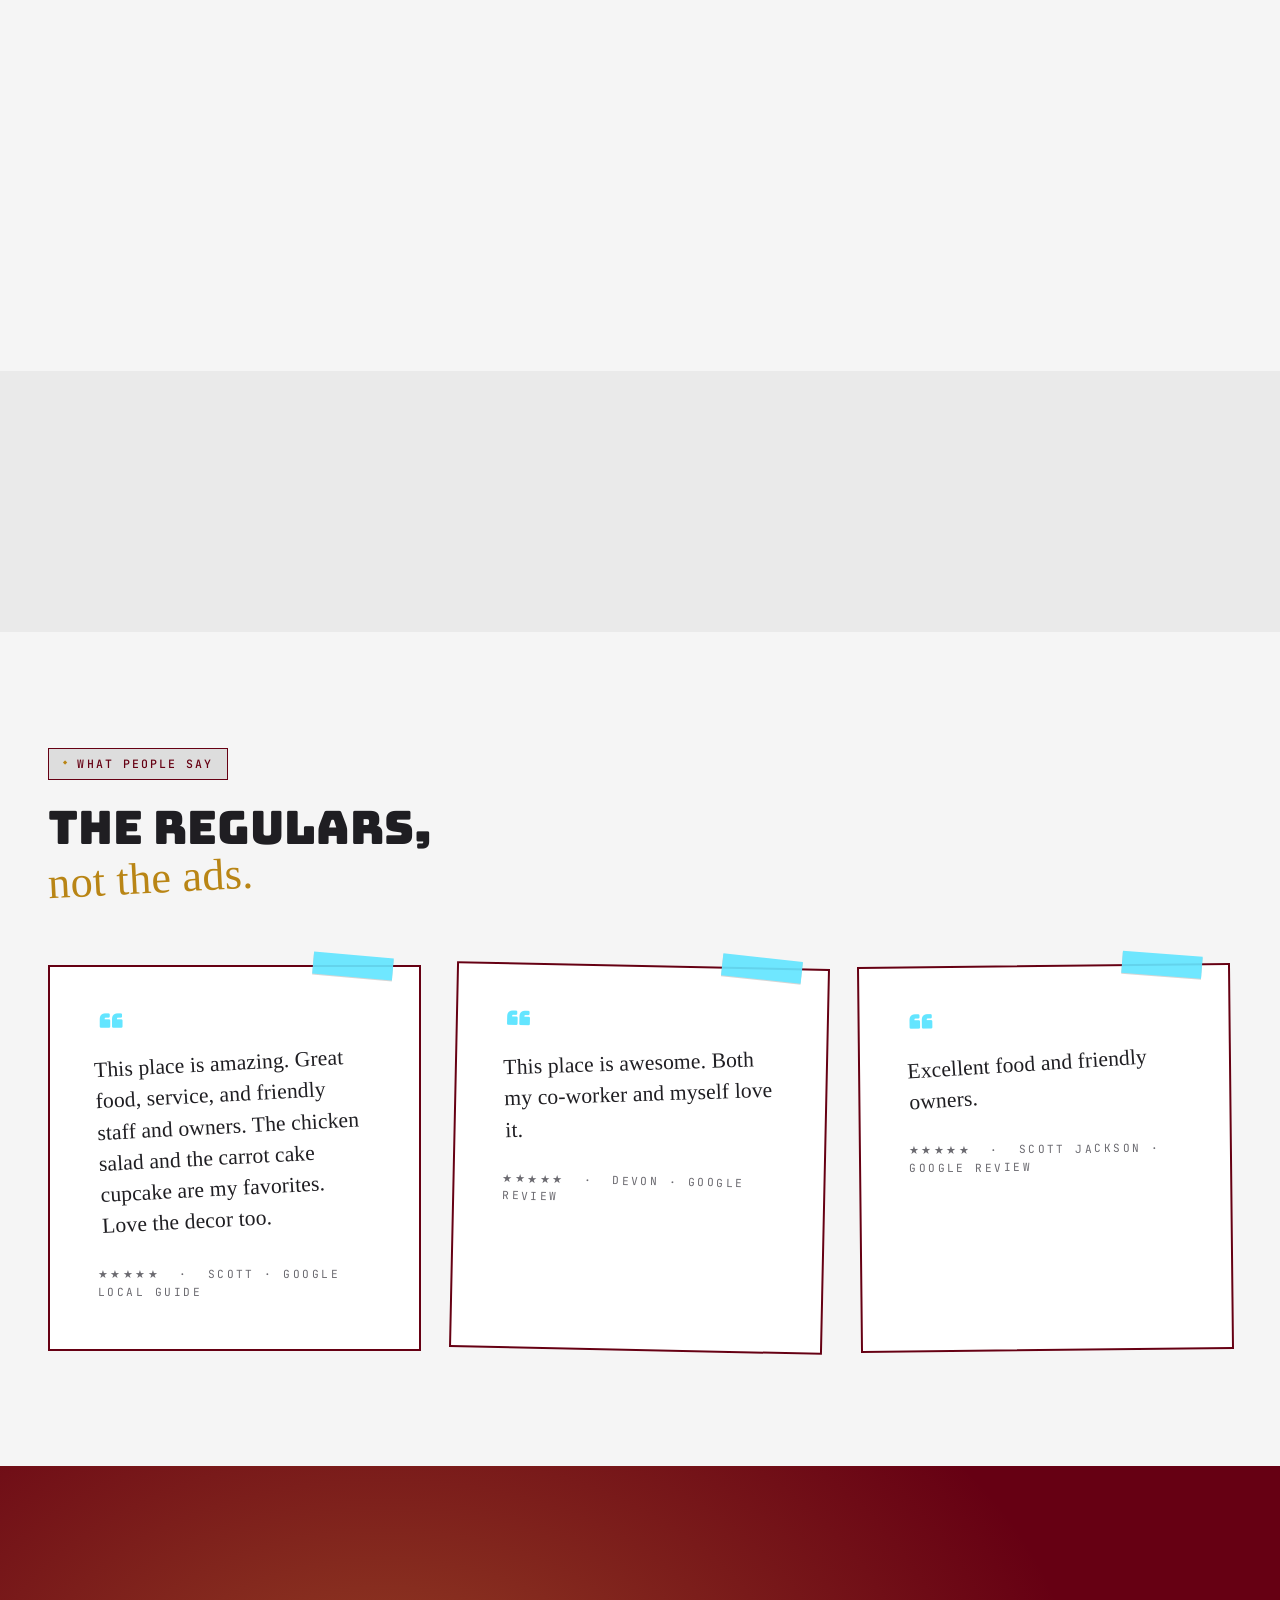
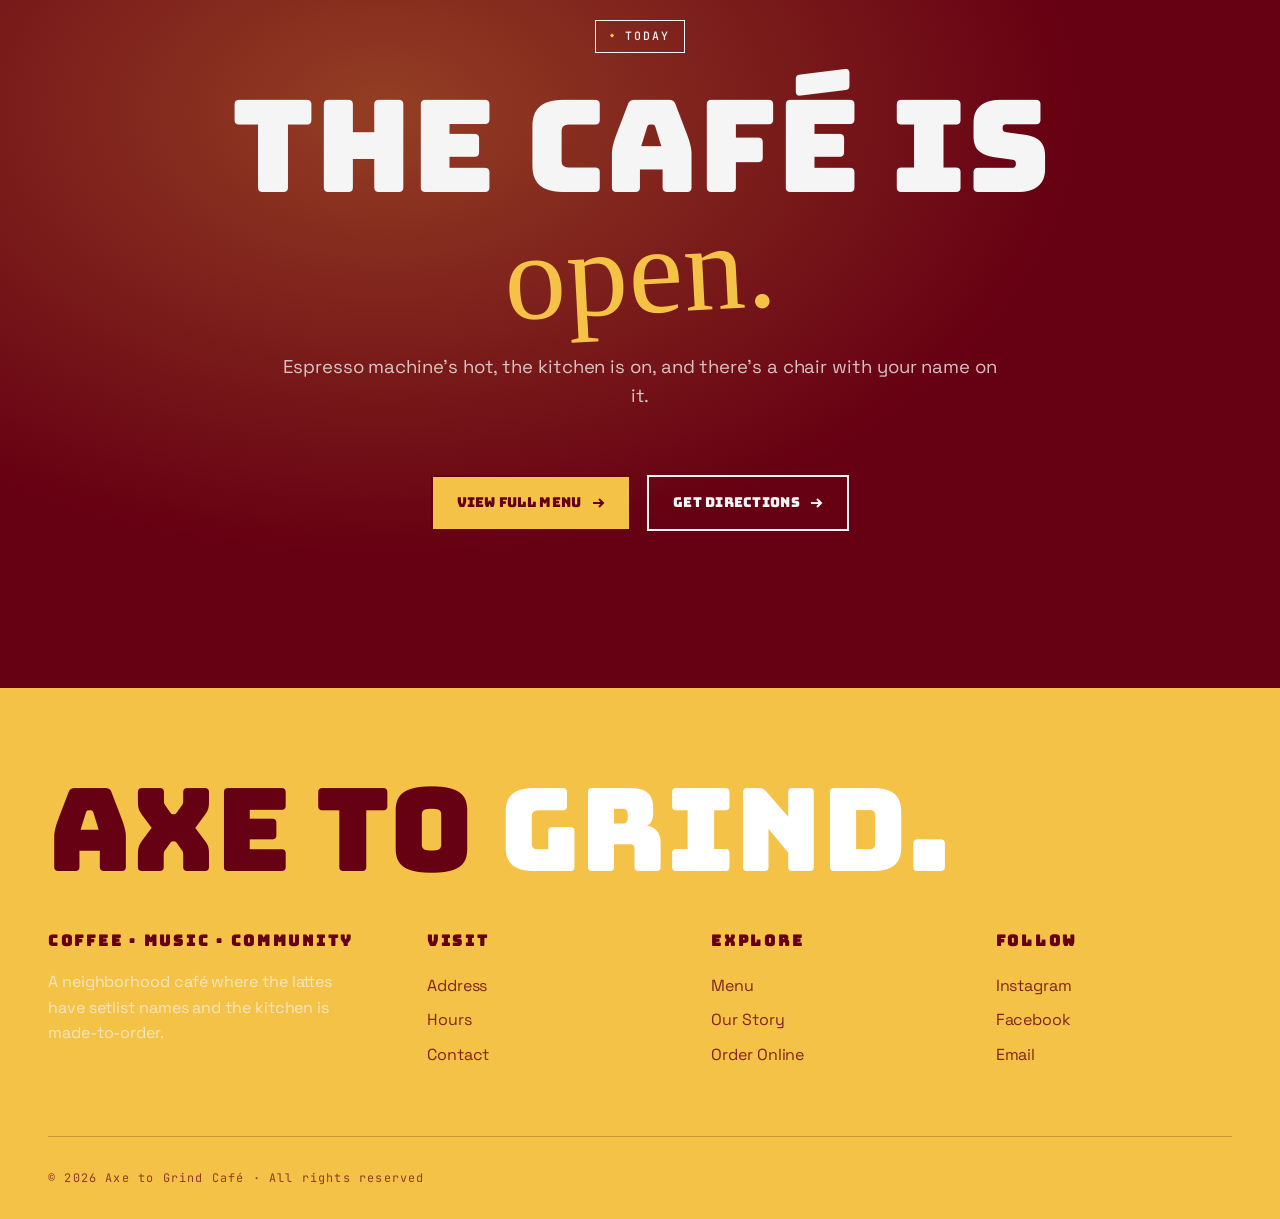
==== commit 765df34e: "Replace silhouette PNGs with editorial photo cards Generated 8 cohesive Higgsfield (Nano Banana Pro)" ====
--- a/index.html
+++ b/index.html
@@ -221,68 +221,77 @@
       <h2 class="h-1 mt-5">Open every day.<br /><span class="serif text-amber">Doors. Cup. Bar.</span></h2>
     </div>
 
-    <div class="grid grid-4 mt-9" style="gap: 1.25rem 1rem;">
-      <!-- 8 cards, each with a guitar PNG behind the text. -->
-      <div class="guitar-card gc-1" data-reveal>
-        <img class="gc-svg" src="assets/BlackGuitar1.png" alt="" loading="lazy" />
-        <div class="gc-content">
-          <div class="gc-num">01 · Onyx</div>
+    <div class="grid grid-4 mt-9" style="gap: 1.6rem 1rem;">
+      <!-- 8 photo cards with concert-poster treatment: tape strip, ticket-stub
+           number, equalizer bars, and a tilt that straightens on hover/touch. -->
+      <div class="guitar-card gc-photo gc-1" data-reveal>
+        <img class="gc-svg" src="assets/EspressoBarCard.jpg" alt="" loading="lazy" />
+        <span class="gc-eq" aria-hidden="true"><span></span><span></span><span></span><span></span></span>
+        <div class="gc-content">
+          <div class="gc-num">Track 01</div>
           <h4>Espresso Bar</h4>
           <p>Lattes, mochas, macchiatos, americanos, cold brew &mdash; pulled to order.</p>
         </div>
       </div>
-      <div class="guitar-card gc-2" data-reveal data-delay="1">
-        <img class="gc-svg" src="assets/BlueGuitar1.png" alt="" loading="lazy" />
-        <div class="gc-content">
-          <div class="gc-num">02 · Indigo</div>
+      <div class="guitar-card gc-photo gc-2" data-reveal data-delay="1">
+        <img class="gc-svg" src="assets/ItalianSodasCard.jpg" alt="" loading="lazy" />
+        <span class="gc-eq" aria-hidden="true"><span></span><span></span><span></span><span></span></span>
+        <div class="gc-content">
+          <div class="gc-num">Track 02</div>
           <h4>Italian Sodas</h4>
           <p>Eight flavors. Splash of milk &amp; whipped cream. Sugar-free available.</p>
         </div>
       </div>
-      <div class="guitar-card gc-3" data-reveal data-delay="2">
-        <img class="gc-svg" src="assets/MaroonGuitar1.png" alt="" loading="lazy" />
-        <div class="gc-content">
-          <div class="gc-num">03 · Maroon Burst</div>
+      <div class="guitar-card gc-photo gc-3" data-reveal data-delay="2">
+        <img class="gc-svg" src="assets/BreakfastCard.jpg" alt="" loading="lazy" />
+        <span class="gc-eq" aria-hidden="true"><span></span><span></span><span></span><span></span></span>
+        <div class="gc-content">
+          <div class="gc-num">Track 03</div>
           <h4>Breakfast</h4>
           <p>Sandwiches on croissant or English muffin. Waffles two ways.</p>
         </div>
       </div>
-      <div class="guitar-card gc-4" data-reveal data-delay="3">
-        <img class="gc-svg" src="assets/BlackGuitar2.png" alt="" loading="lazy" />
-        <div class="gc-content">
-          <div class="gc-num">04 · Stage Black</div>
+      <div class="guitar-card gc-photo gc-4" data-reveal data-delay="3">
+        <img class="gc-svg" src="assets/LunchCard.jpg" alt="" loading="lazy" />
+        <span class="gc-eq" aria-hidden="true"><span></span><span></span><span></span><span></span></span>
+        <div class="gc-content">
+          <div class="gc-num">Track 04</div>
           <h4>Lunch</h4>
           <p>Chicken salad two ways and a classic BLT &mdash; white, wheat, or croissant.</p>
         </div>
       </div>
-      <div class="guitar-card gc-5" data-reveal>
-        <img class="gc-svg" src="assets/BlueGuitar2.png" alt="" loading="lazy" />
-        <div class="gc-content">
-          <div class="gc-num">05 · Midnight Blue</div>
+      <div class="guitar-card gc-photo gc-5" data-reveal>
+        <img class="gc-svg" src="assets/SweetsCard.jpg" alt="" loading="lazy" />
+        <span class="gc-eq" aria-hidden="true"><span></span><span></span><span></span><span></span></span>
+        <div class="gc-content">
+          <div class="gc-num">Track 05</div>
           <h4>Sweets</h4>
           <p>Chocolate-chip and cinnamon scones. A weekly rotating cupcake.</p>
         </div>
       </div>
-      <div class="guitar-card gc-6" data-reveal data-delay="1">
-        <img class="gc-svg" src="assets/MaroonGuitar2.png" alt="" loading="lazy" />
-        <div class="gc-content">
-          <div class="gc-num">06 · Wine</div>
+      <div class="guitar-card gc-photo gc-6" data-reveal data-delay="1">
+        <img class="gc-svg" src="assets/TeaBarCard.jpg" alt="" loading="lazy" />
+        <span class="gc-eq" aria-hidden="true"><span></span><span></span><span></span><span></span></span>
+        <div class="gc-content">
+          <div class="gc-num">Track 06</div>
           <h4>Tea Bar</h4>
           <p>Earl Grey, English Breakfast, lemon ginger, chai. Honey &amp; lemon on request.</p>
         </div>
       </div>
-      <div class="guitar-card gc-7" data-reveal data-delay="2">
-        <img class="gc-svg" src="assets/BlackGuitar3.png" alt="" loading="lazy" />
-        <div class="gc-content">
-          <div class="gc-num">07 · Shadow Black</div>
+      <div class="guitar-card gc-photo gc-7" data-reveal data-delay="2">
+        <img class="gc-svg" src="assets/KidsCard.jpg" alt="" loading="lazy" />
+        <span class="gc-eq" aria-hidden="true"><span></span><span></span><span></span><span></span></span>
+        <div class="gc-content">
+          <div class="gc-num">Track 07</div>
           <h4>For the Kids</h4>
           <p>Lemonade or chocolate milk &mdash; the easy yes for the small humans.</p>
         </div>
       </div>
-      <div class="guitar-card gc-8" data-reveal data-delay="3">
-        <img class="gc-svg" src="assets/BlueGuitar3.png" alt="" loading="lazy" />
-        <div class="gc-content">
-          <div class="gc-num">08 · Frost Blue</div>
+      <div class="guitar-card gc-photo gc-8" data-reveal data-delay="3">
+        <img class="gc-svg" src="assets/OrderAheadCard.jpg" alt="" loading="lazy" />
+        <span class="gc-eq" aria-hidden="true"><span></span><span></span><span></span><span></span></span>
+        <div class="gc-content">
+          <div class="gc-num">Track 08</div>
           <h4>Order Ahead</h4>
           <p>Skip the line. Place a pickup order online and grab it on your way through.</p>
         </div>
--- a/styles/globals.css
+++ b/styles/globals.css
@@ -1474,6 +1474,142 @@
 .guitar-card:hover .gc-svg { transform: rotate(-1.5deg); }
 .guitar-card .gc-content { z-index: 2; }
 
+/* ==========================================================================
+   PHOTO CARDS — editorial image + concert-poster treatment system
+   Each card is a tilted poster with masking tape, a ticket-stub track number,
+   an equalizer "now playing" indicator in the corner, and a film-grain noise
+   overlay. Hover/scroll-active straightens the card (pop-out-of-collage feel).
+   ========================================================================== */
+.guitar-card.gc-photo {
+  border-radius: 6px;
+  overflow: hidden;
+  background: var(--shadow);
+  box-shadow:
+    0 1px 0 rgba(255,255,255,0.04) inset,
+    0 18px 40px -14px rgba(0,0,0,0.5),
+    0 6px 12px -8px rgba(0,0,0,0.4);
+  align-items: end;
+  justify-items: stretch;
+  padding: 0;
+  /* Per-card rotation set below by nth-child — overridden on hover/active */
+  transform: rotate(var(--gc-rot, 0deg));
+}
+/* Stagger rotation across the 8 cards so the grid reads as a poster collage */
+.guitar-card.gc-photo:nth-child(1) { --gc-rot: -1.2deg; }
+.guitar-card.gc-photo:nth-child(2) { --gc-rot:  0.8deg; }
+.guitar-card.gc-photo:nth-child(3) { --gc-rot: -0.6deg; }
+.guitar-card.gc-photo:nth-child(4) { --gc-rot:  1.4deg; }
+.guitar-card.gc-photo:nth-child(5) { --gc-rot:  1.0deg; }
+.guitar-card.gc-photo:nth-child(6) { --gc-rot: -1.5deg; }
+.guitar-card.gc-photo:nth-child(7) { --gc-rot:  0.6deg; }
+.guitar-card.gc-photo:nth-child(8) { --gc-rot: -0.9deg; }
+
+/* Image fills the card; subtle warm grade pulls the series together */
+.guitar-card.gc-photo .gc-svg {
+  object-fit: cover;
+  filter: saturate(1.05) contrast(1.04);
+  transform: none;
+}
+.guitar-card.gc-photo:hover { transform: rotate(0deg) translateY(-4px); }
+.guitar-card.gc-photo:hover .gc-svg { transform: scale(1.06); }
+
+/* Bottom-up gradient so white text stays legible */
+.guitar-card.gc-photo::after {
+  content: '';
+  position: absolute; inset: 0;
+  background:
+    /* film grain via SVG fractal noise */
+    url("data:image/svg+xml;utf8,<svg xmlns='http://www.w3.org/2000/svg' width='160' height='160'><filter id='n'><feTurbulence type='fractalNoise' baseFrequency='0.85' numOctaves='2' stitchTiles='stitch'/><feColorMatrix values='0 0 0 0 0  0 0 0 0 0  0 0 0 0 0  0 0 0 0.45 0'/></filter><rect width='100%25' height='100%25' filter='url(%23n)'/></svg>"),
+    linear-gradient(180deg,
+      rgba(31,30,34,0) 30%,
+      rgba(31,30,34,0.55) 65%,
+      rgba(31,30,34,0.95) 100%);
+  background-blend-mode: overlay, normal;
+  opacity: 0.95;
+  z-index: 1;
+  pointer-events: none;
+}
+
+/* Masking-tape strip at top — different brand color per card */
+.guitar-card.gc-photo::before {
+  content: '';
+  position: absolute;
+  top: -10px; left: 22px;
+  width: 78px; height: 22px;
+  background: var(--gc-tape, var(--amber));
+  transform: rotate(-5deg);
+  box-shadow: 0 2px 0 rgba(0,0,0,0.25);
+  opacity: 0.92;
+  z-index: 3;
+}
+.guitar-card.gc-photo:nth-child(1) { --gc-tape: var(--amber); }
+.guitar-card.gc-photo:nth-child(2) { --gc-tape: var(--frost); }
+.guitar-card.gc-photo:nth-child(3) { --gc-tape: var(--cherry); }
+.guitar-card.gc-photo:nth-child(4) { --gc-tape: var(--amber); }
+.guitar-card.gc-photo:nth-child(5) { --gc-tape: var(--cherry); }
+.guitar-card.gc-photo:nth-child(6) { --gc-tape: var(--frost); }
+.guitar-card.gc-photo:nth-child(7) { --gc-tape: var(--amber); }
+.guitar-card.gc-photo:nth-child(8) { --gc-tape: var(--frost); }
+
+/* Content stack at bottom of card */
+.guitar-card.gc-photo .gc-content {
+  max-width: 100%;
+  padding: 1.1rem 1rem 1.15rem;
+  text-shadow: 0 1px 2px rgba(0,0,0,0.85);
+}
+
+/* Track-number → ticket-stub stamp */
+.guitar-card.gc-photo .gc-num {
+  display: inline-block;
+  background: var(--gc-tape, var(--amber));
+  color: var(--shadow);
+  padding: 0.25rem 0.55rem 0.2rem;
+  border-radius: 2px;
+  font-size: 0.6rem;
+  letter-spacing: 0.18em;
+  margin-bottom: 0.5rem;
+  text-shadow: none;
+  box-shadow: 0 1px 0 rgba(0,0,0,0.35);
+}
+.guitar-card.gc-photo h4 {
+  font-size: 1rem;
+  letter-spacing: 0.01em;
+}
+.guitar-card.gc-photo p {
+  color: rgba(245,245,245,0.86);
+  font-size: 0.78rem;
+  line-height: 1.4;
+}
+
+/* "Now playing" equalizer bars in the top-right corner */
+.guitar-card.gc-photo .gc-eq {
+  position: absolute;
+  top: 0.8rem; right: 0.8rem;
+  z-index: 3;
+  display: inline-flex; gap: 2px;
+  height: 14px; align-items: flex-end;
+}
+.guitar-card.gc-photo .gc-eq span {
+  width: 3px; background: var(--gc-tape, var(--amber));
+  animation: gc-eq-bounce 0.9s ease-in-out infinite;
+  border-radius: 1px;
+  box-shadow: 0 0 6px var(--gc-tape, var(--amber));
+}
+.guitar-card.gc-photo .gc-eq span:nth-child(1) { animation-delay: -0.1s; height: 60%; }
+.guitar-card.gc-photo .gc-eq span:nth-child(2) { animation-delay: -0.4s; height: 100%; }
+.guitar-card.gc-photo .gc-eq span:nth-child(3) { animation-delay: -0.6s; height: 50%; }
+.guitar-card.gc-photo .gc-eq span:nth-child(4) { animation-delay: -0.2s; height: 85%; }
+@keyframes gc-eq-bounce {
+  0%, 100% { transform: scaleY(0.4); }
+  50%      { transform: scaleY(1); }
+}
+
+/* Touch-device twin: scroll-active straightens & lifts (mirrors :hover) */
+@media (hover: none) {
+  .guitar-card.gc-photo.is-active { transform: rotate(0deg) translateY(-4px); }
+  .guitar-card.gc-photo.is-active .gc-svg { transform: scale(1.06); }
+}
+
 @media (max-width: 920px) {
   .guitar-card { aspect-ratio: 3 / 4; min-height: 280px; padding: 0.6rem; }
   .guitar-card .gc-content { max-width: 78%; }
